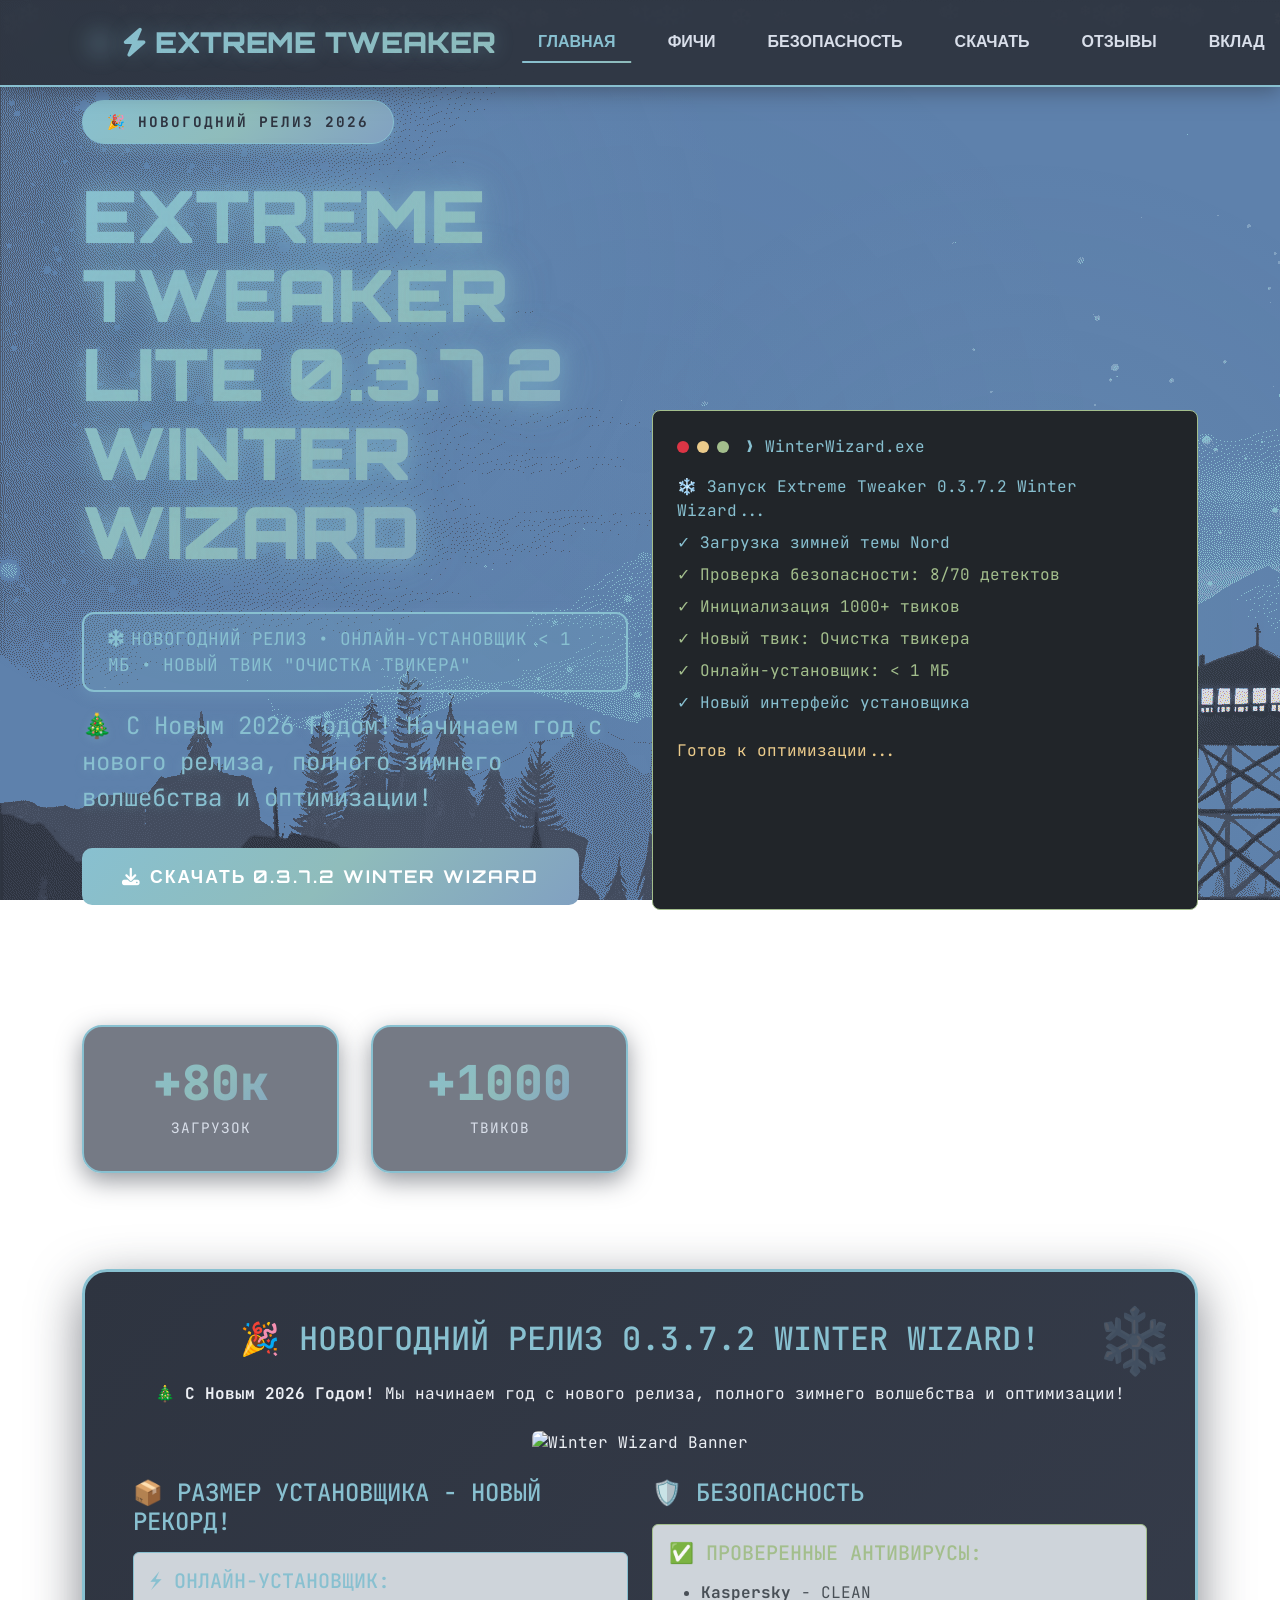
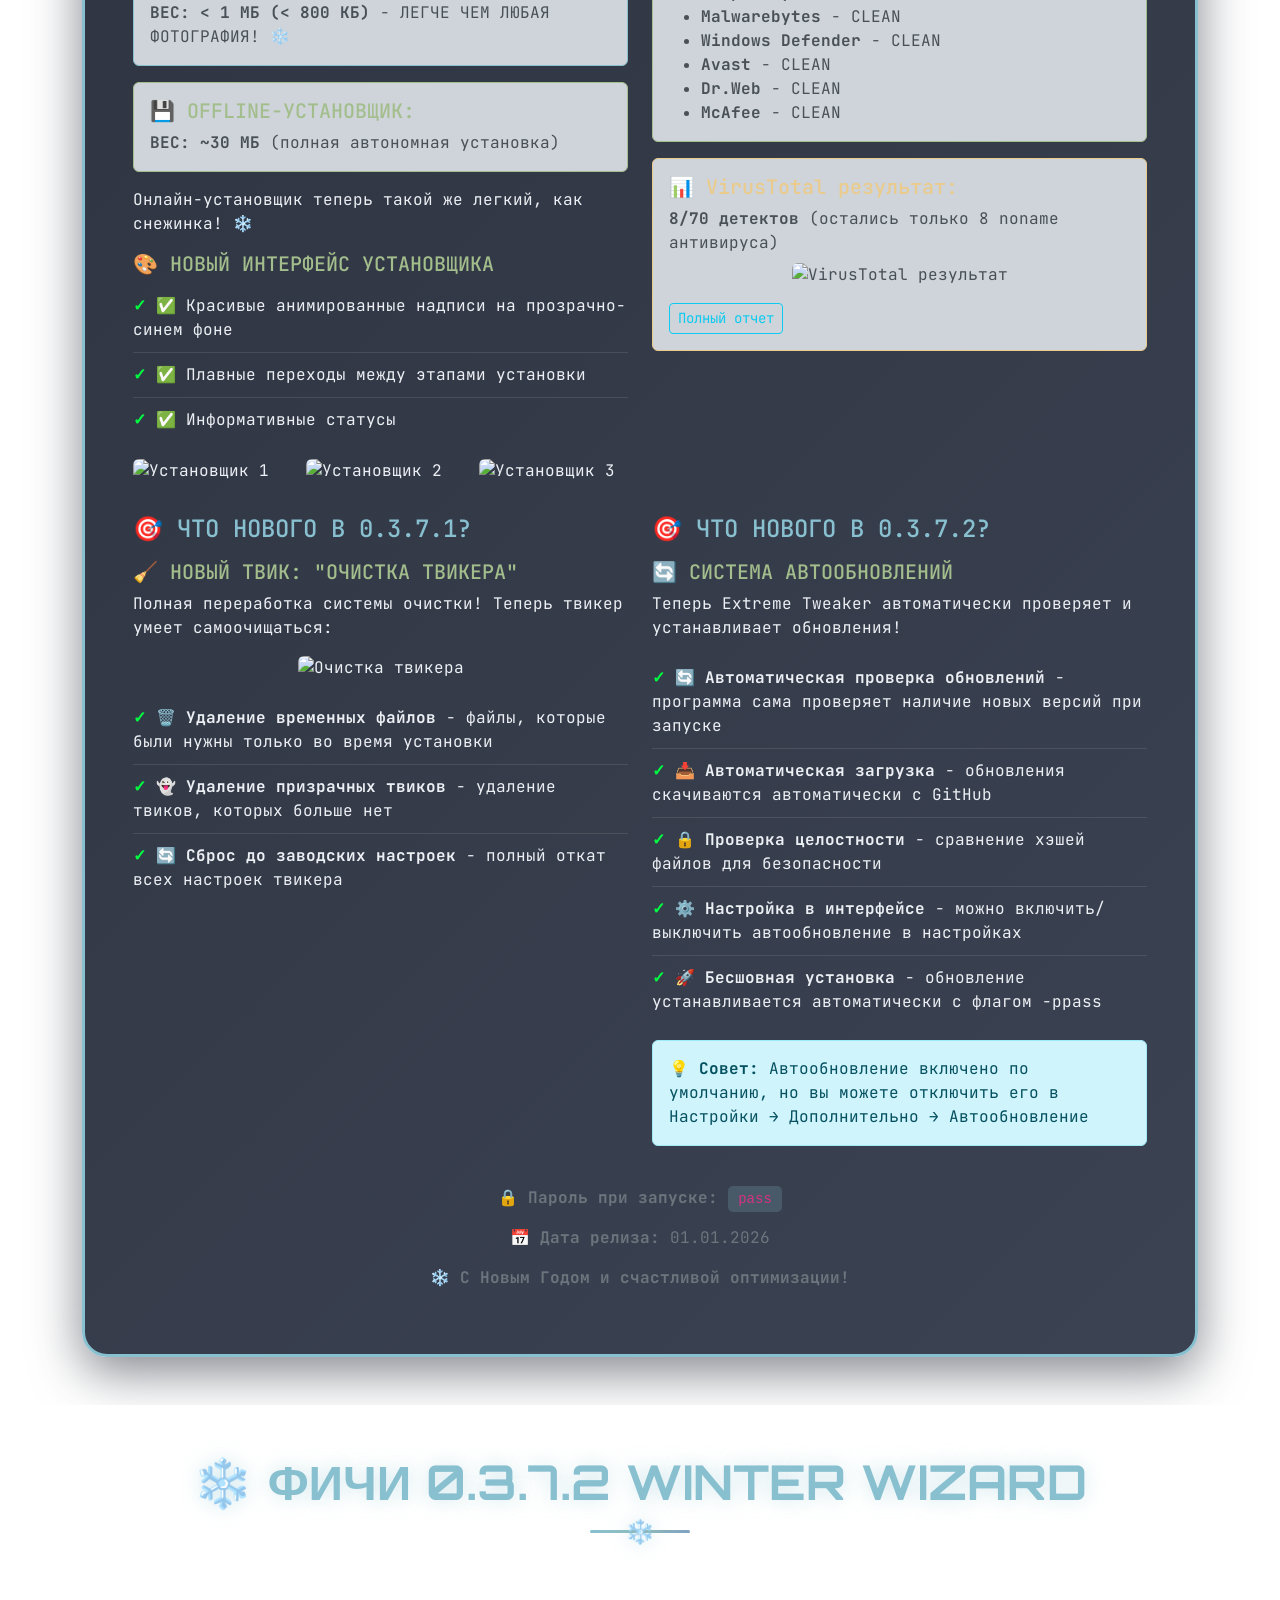
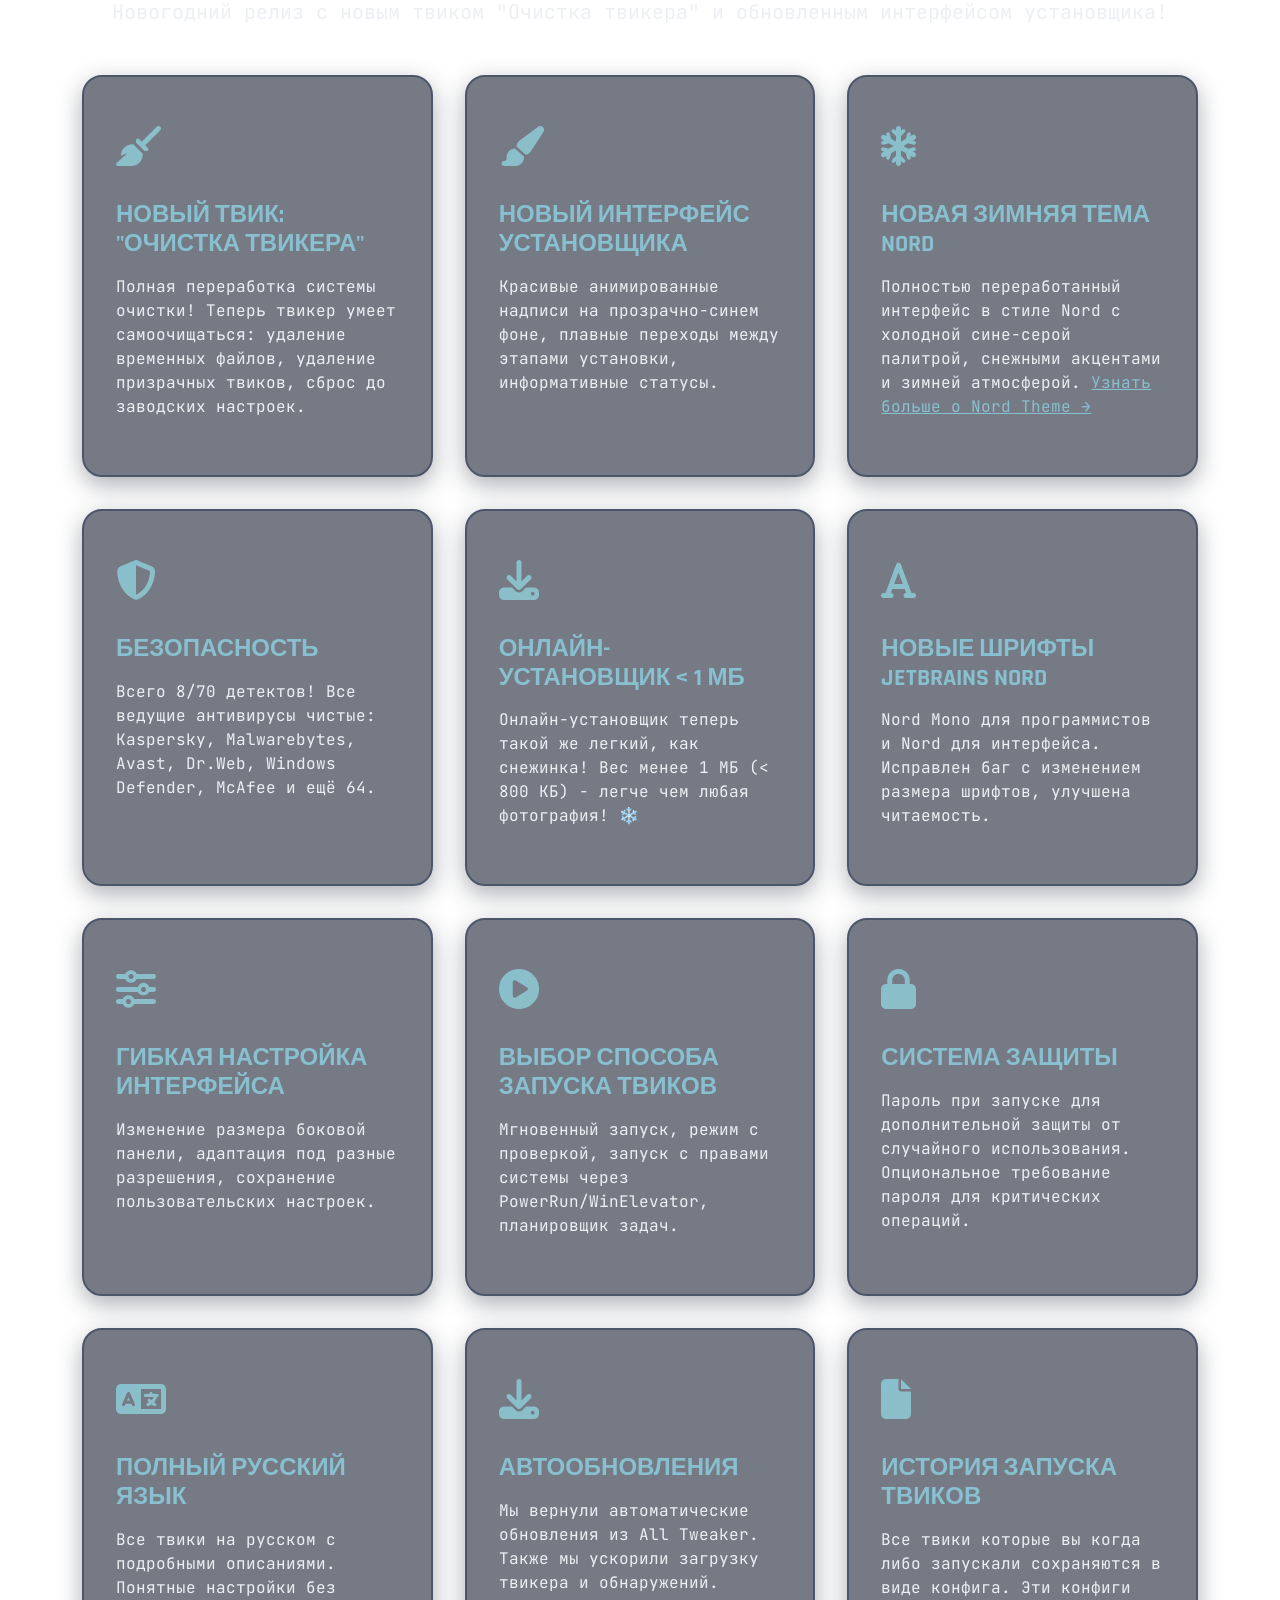
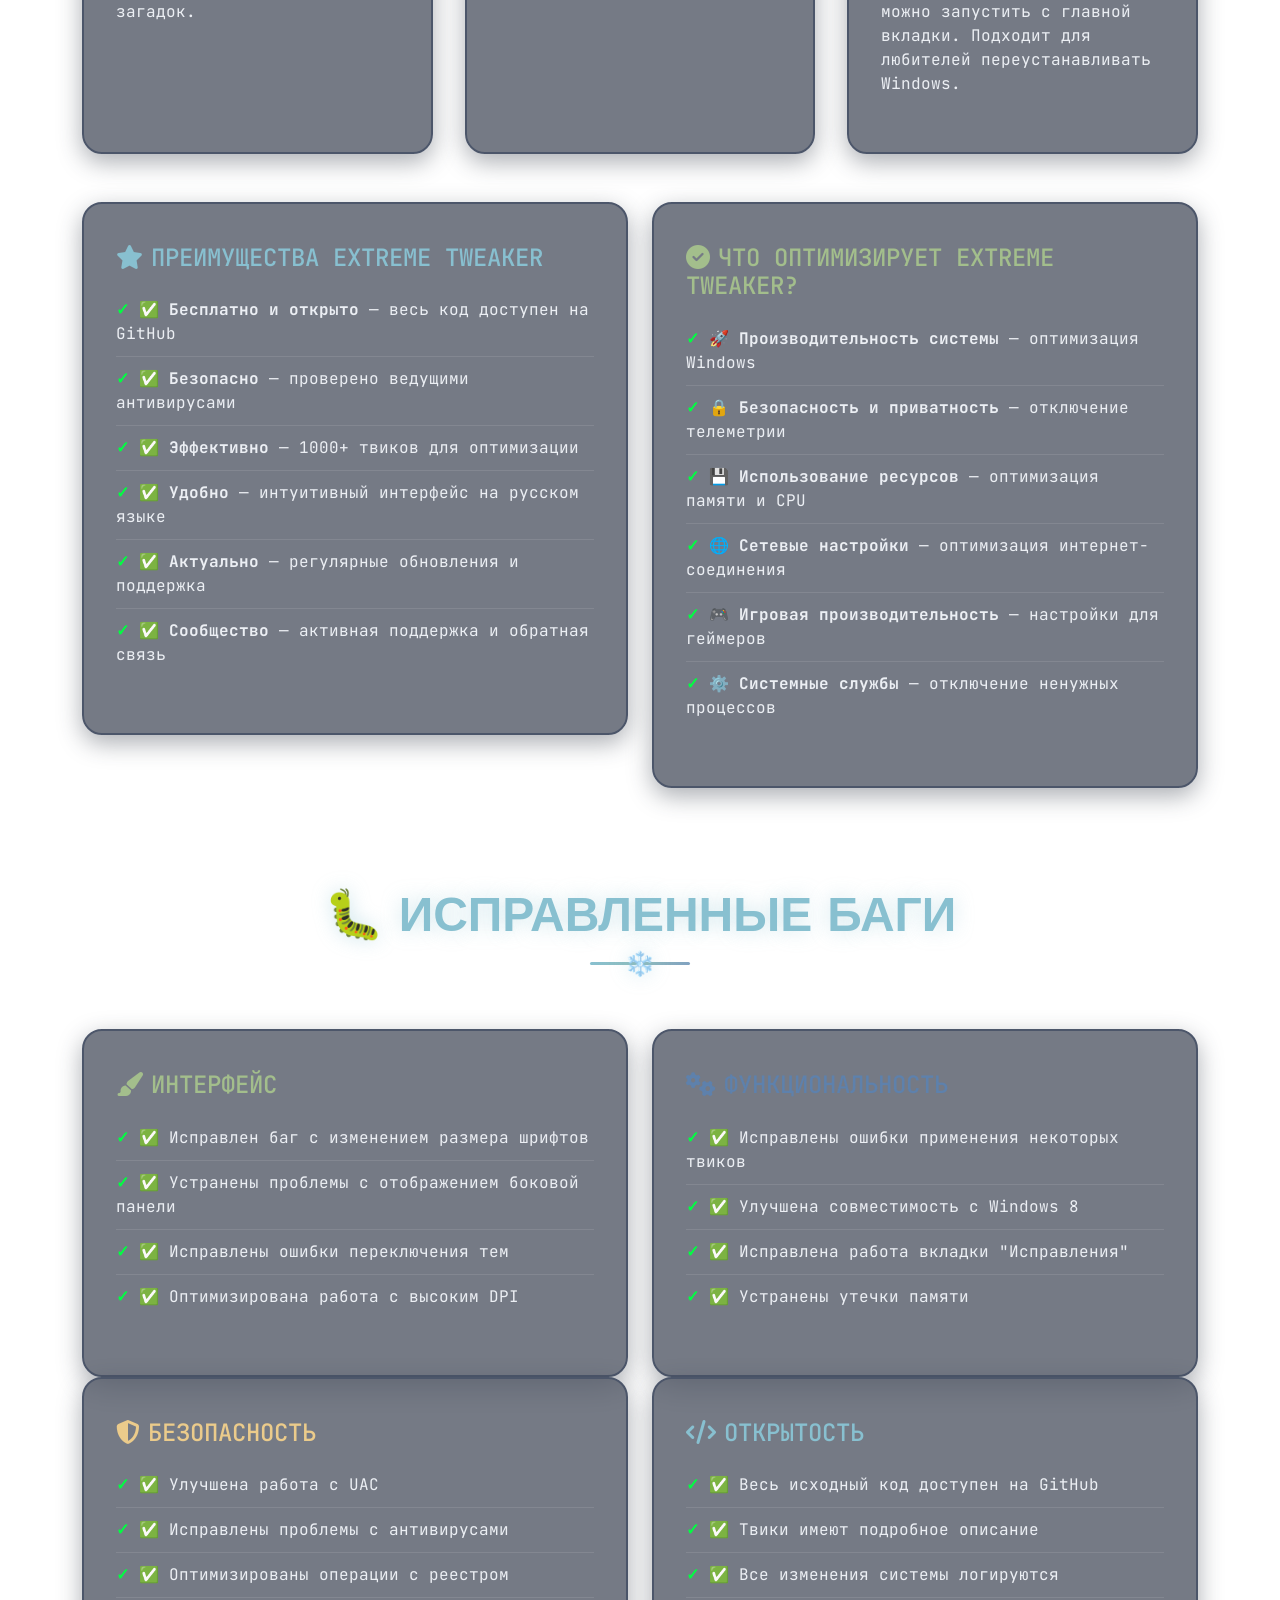
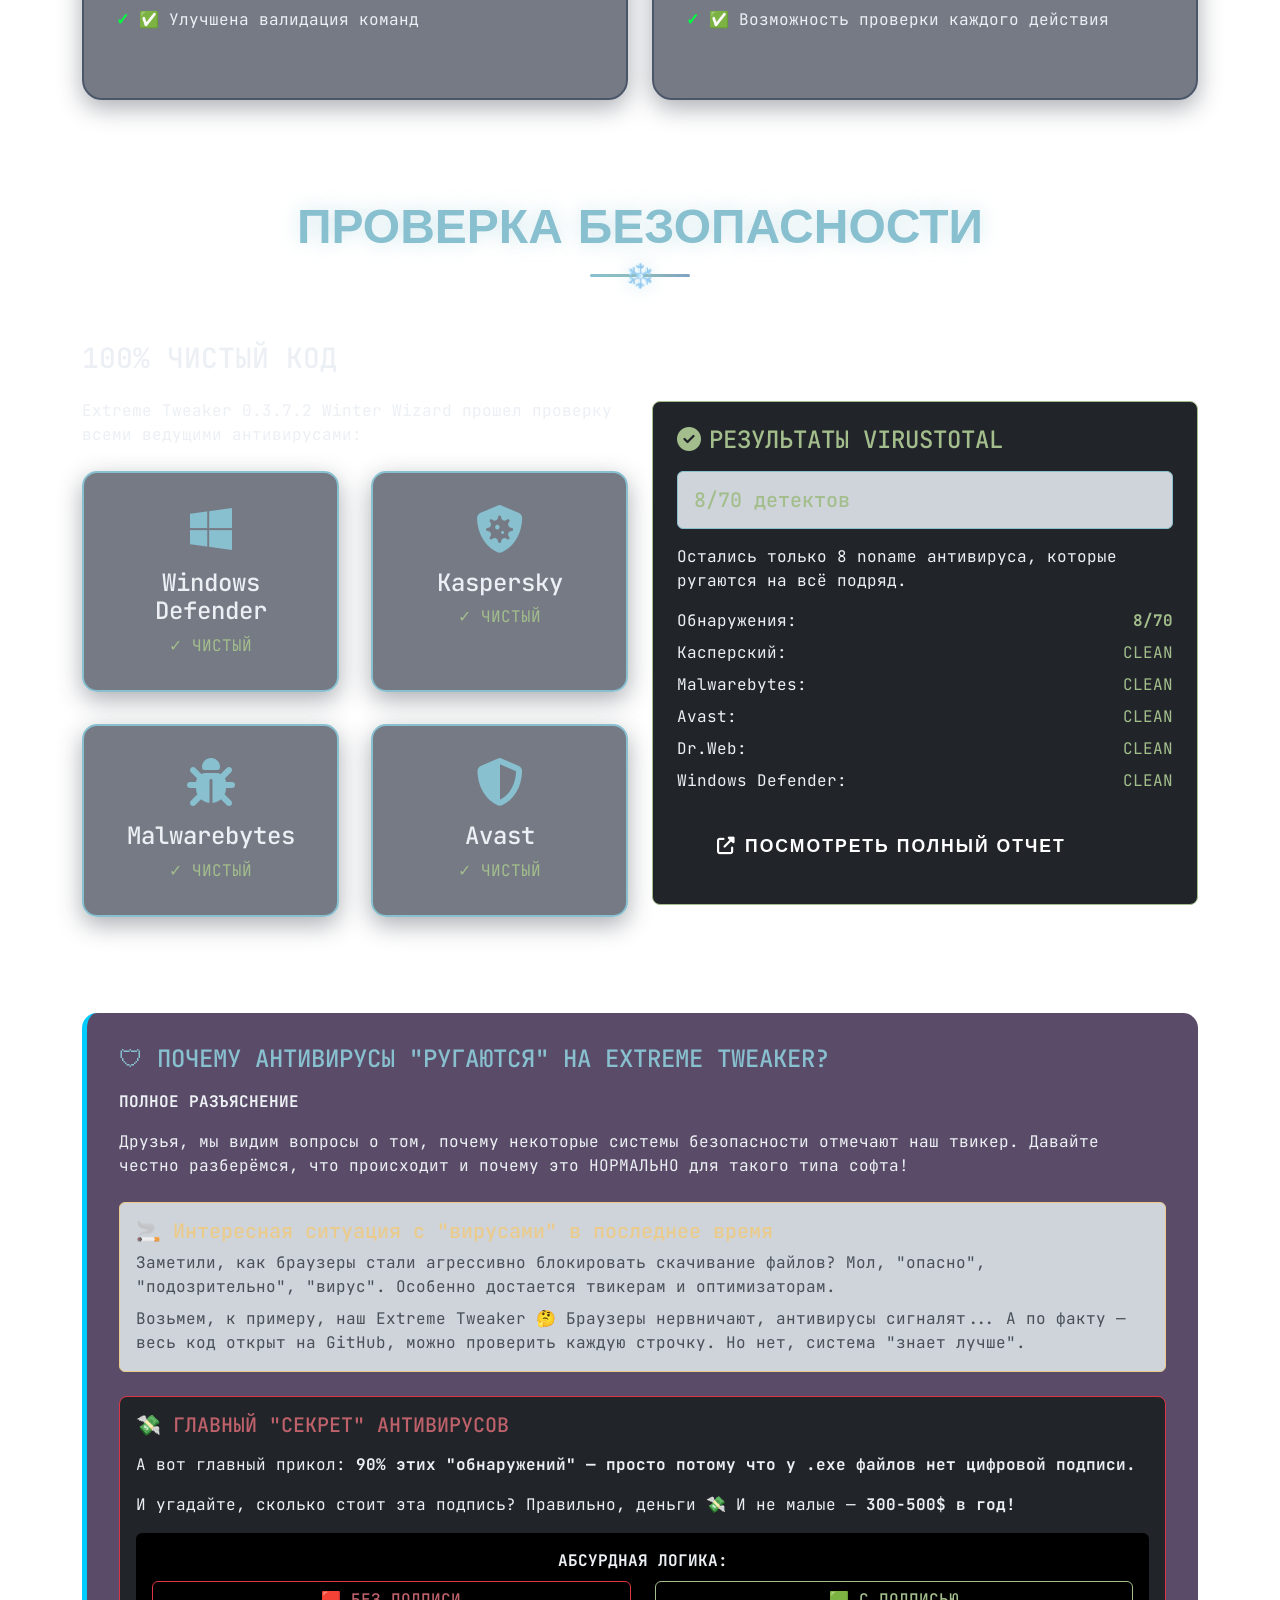
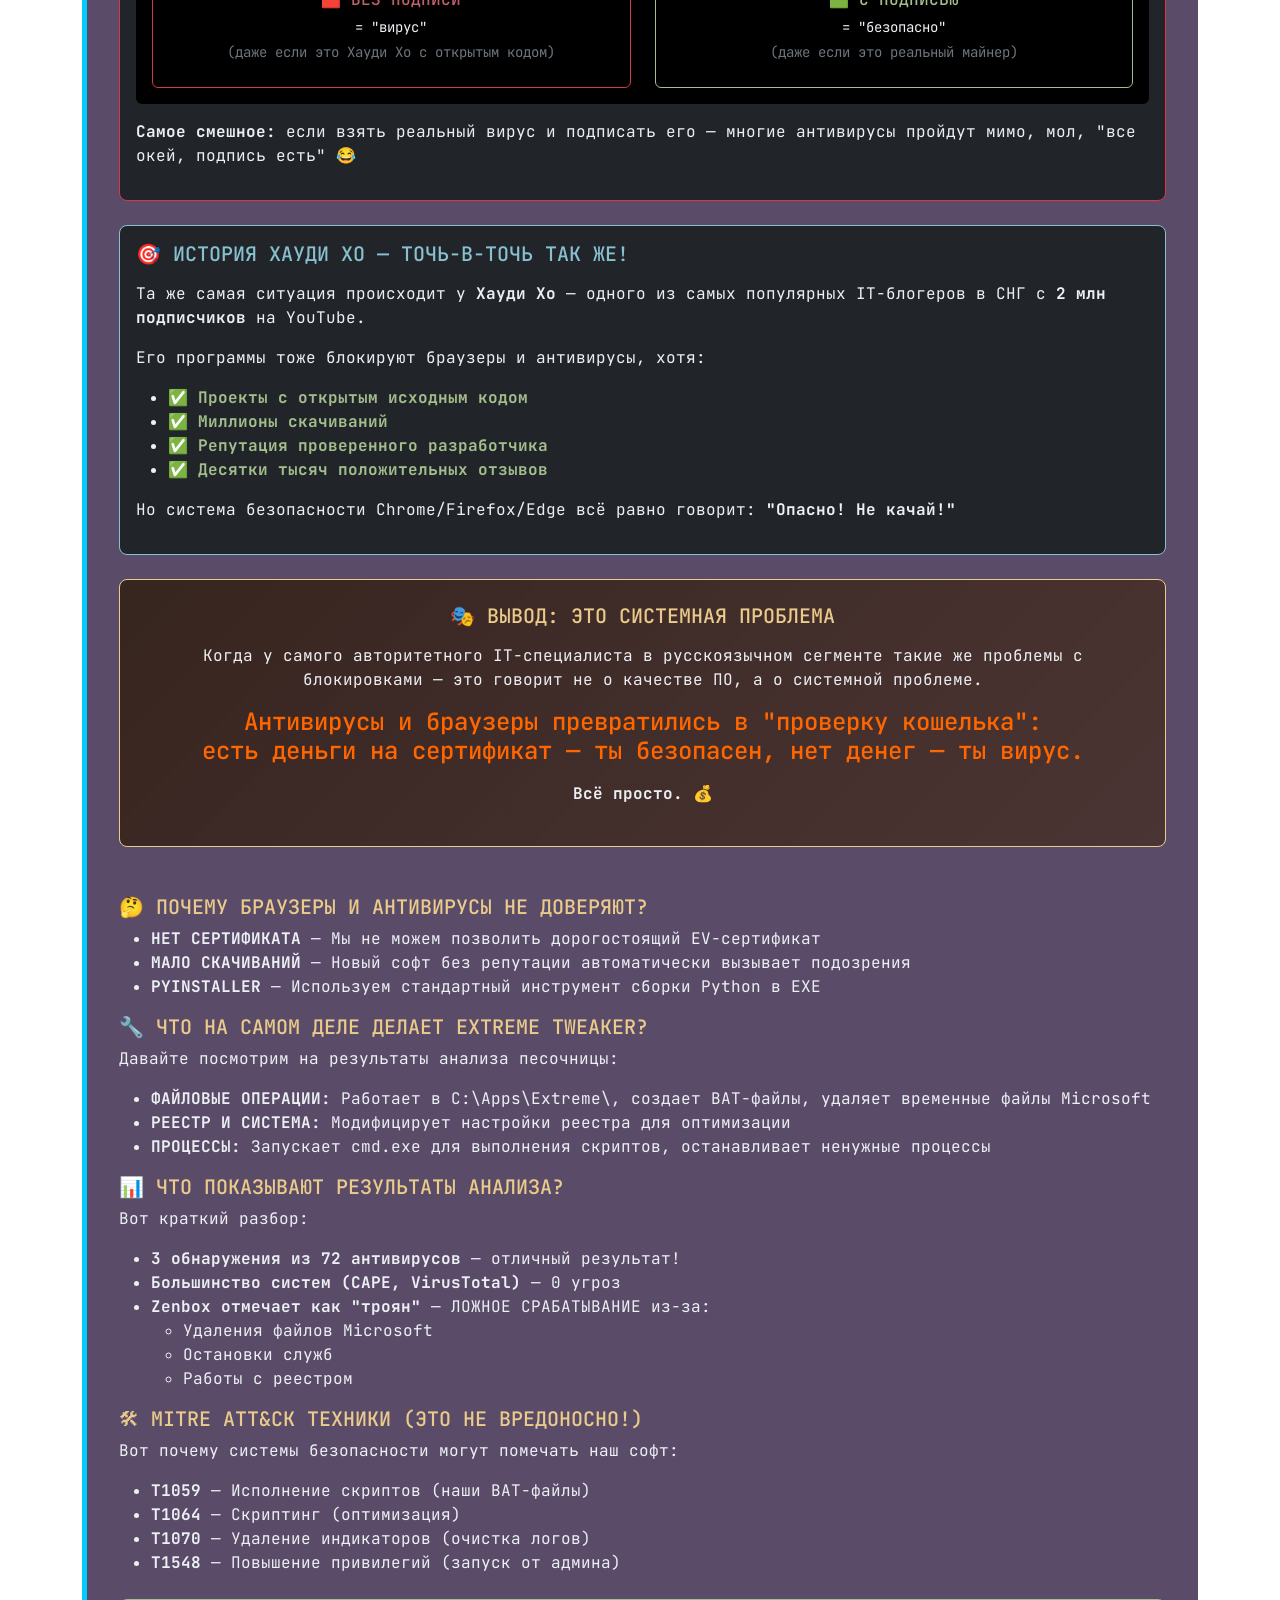
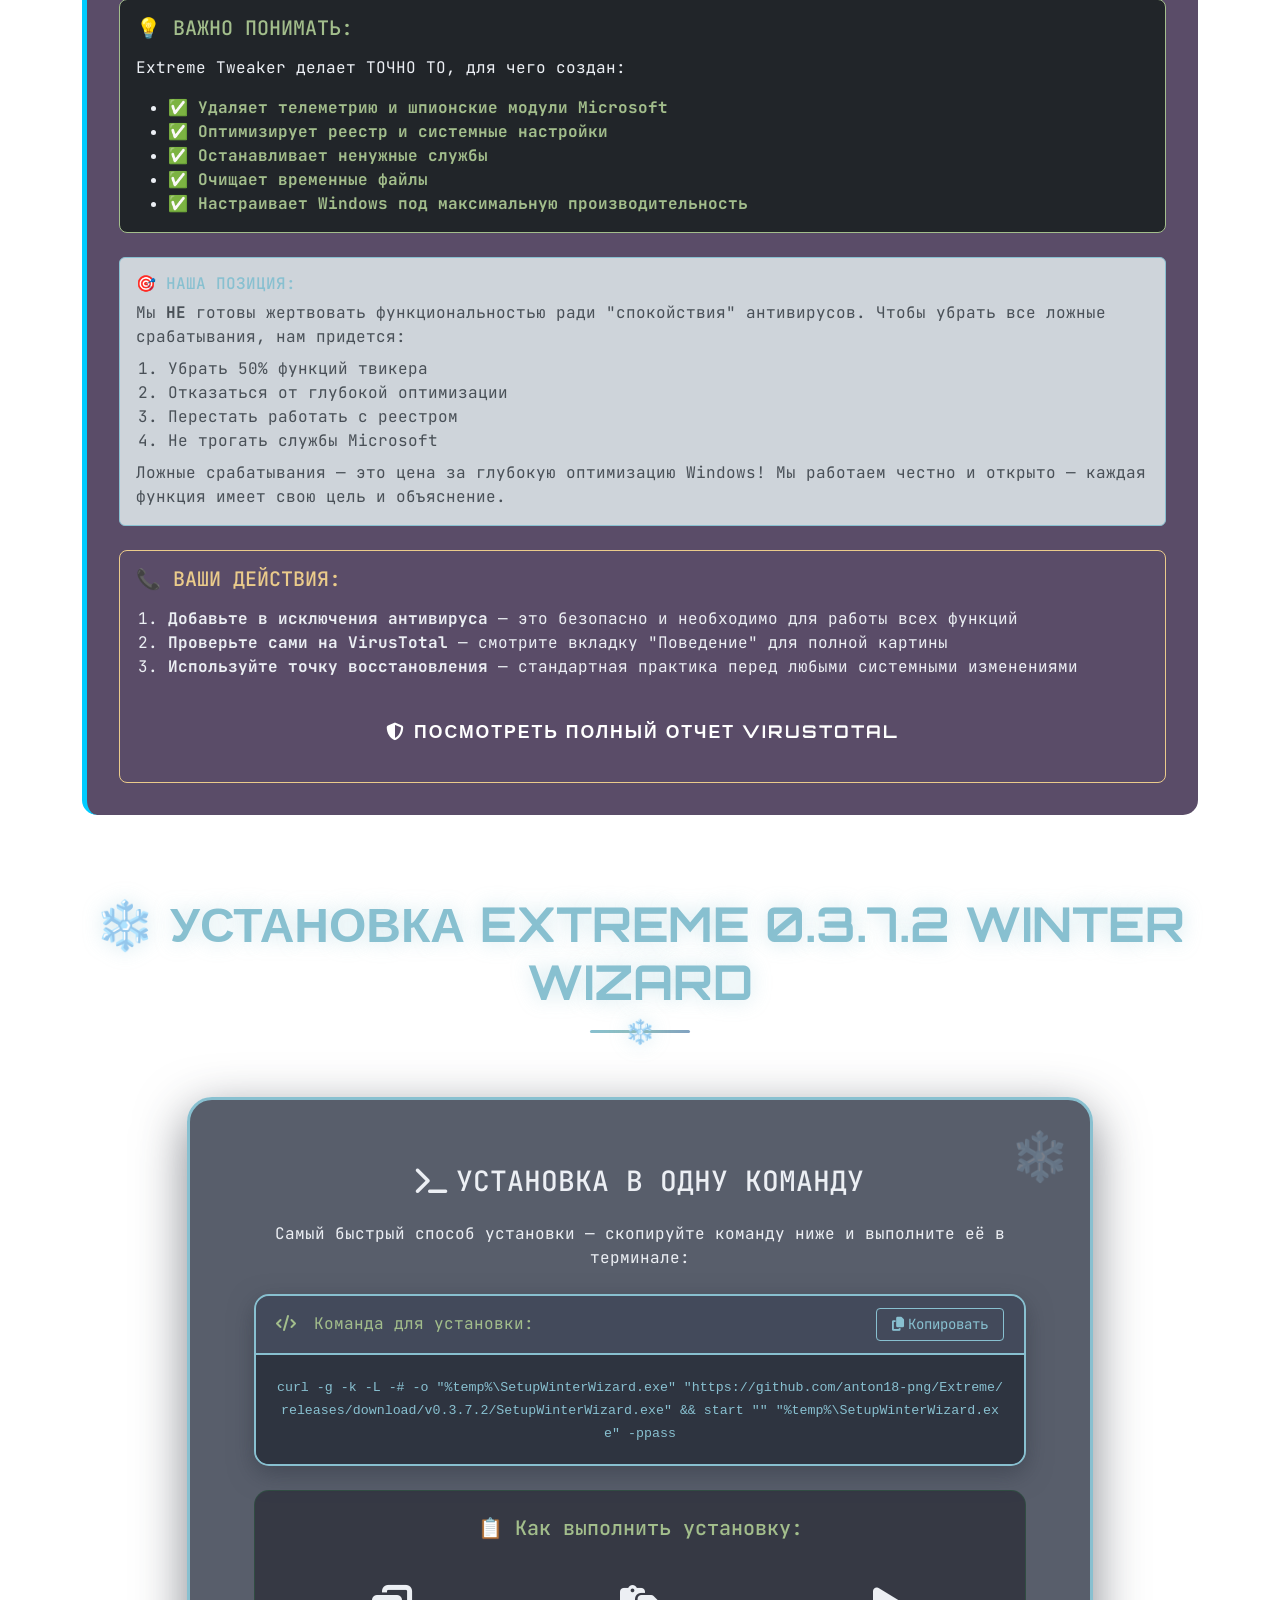
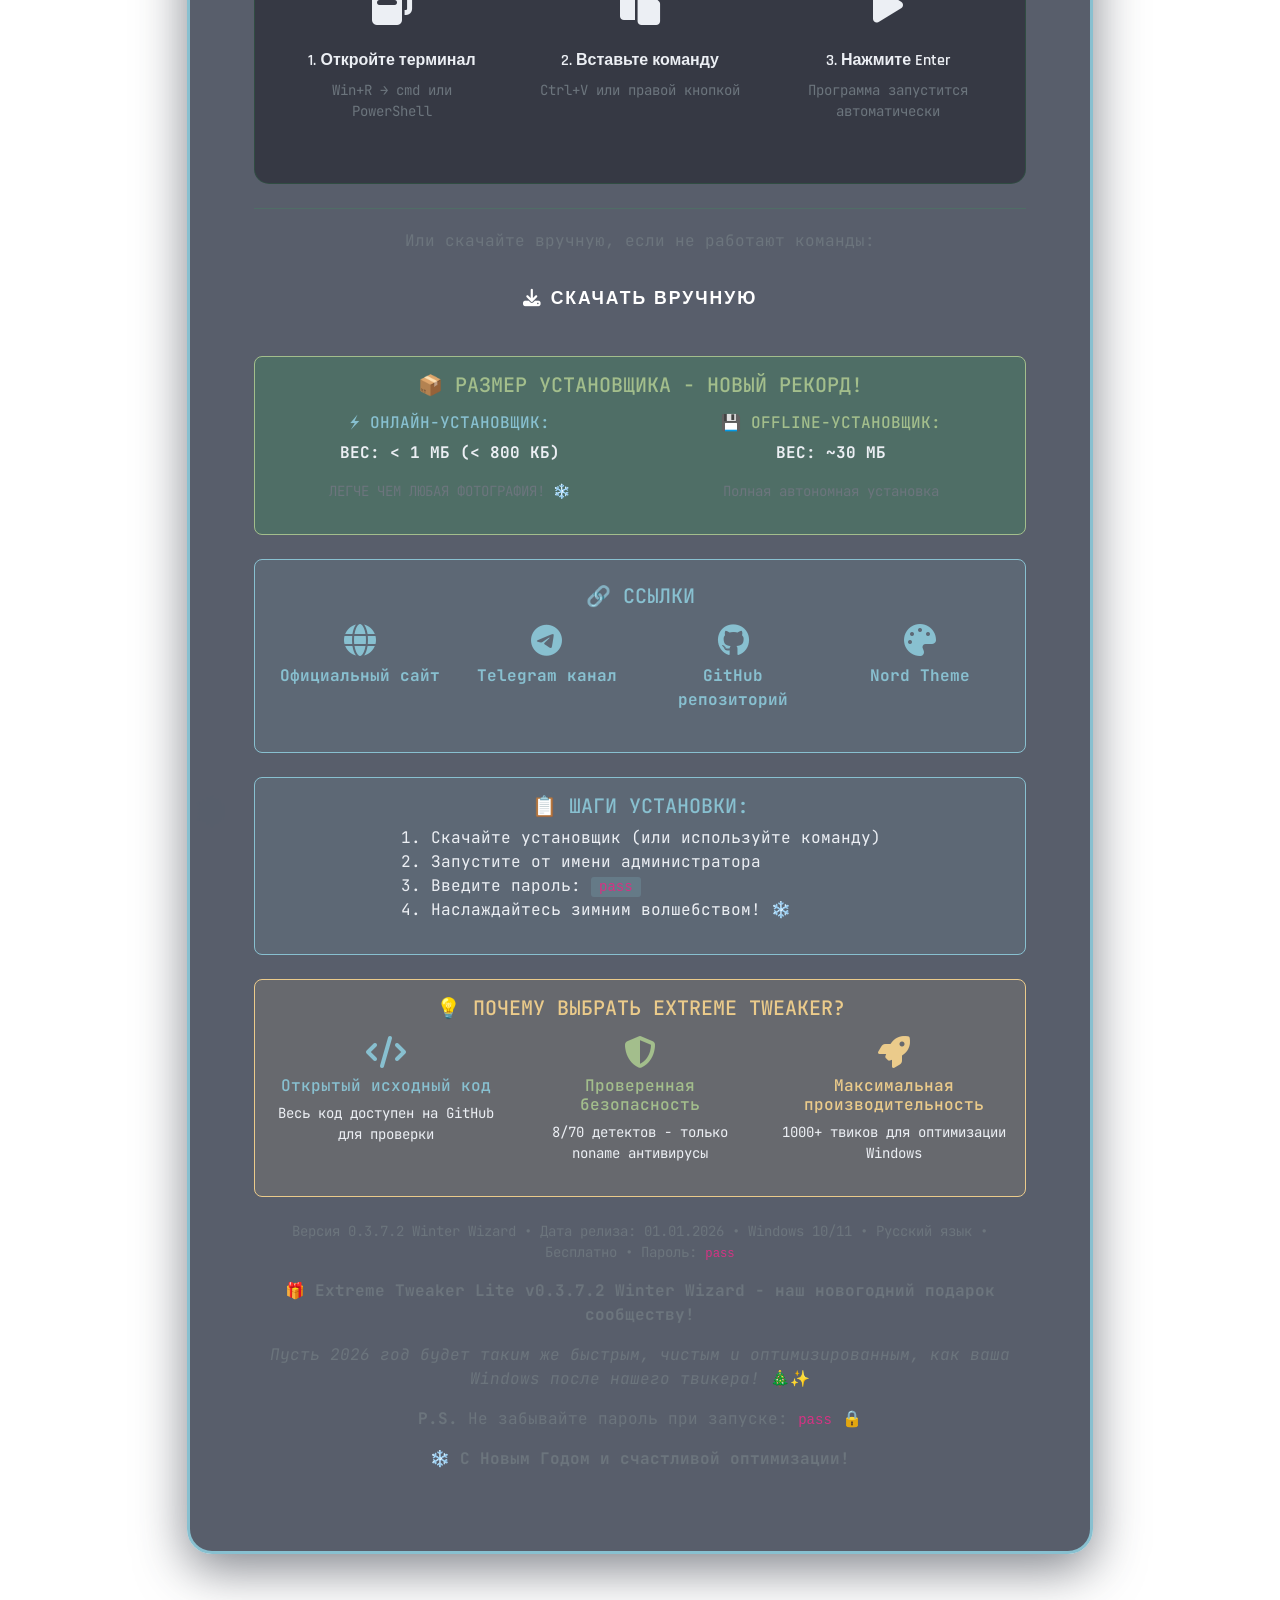
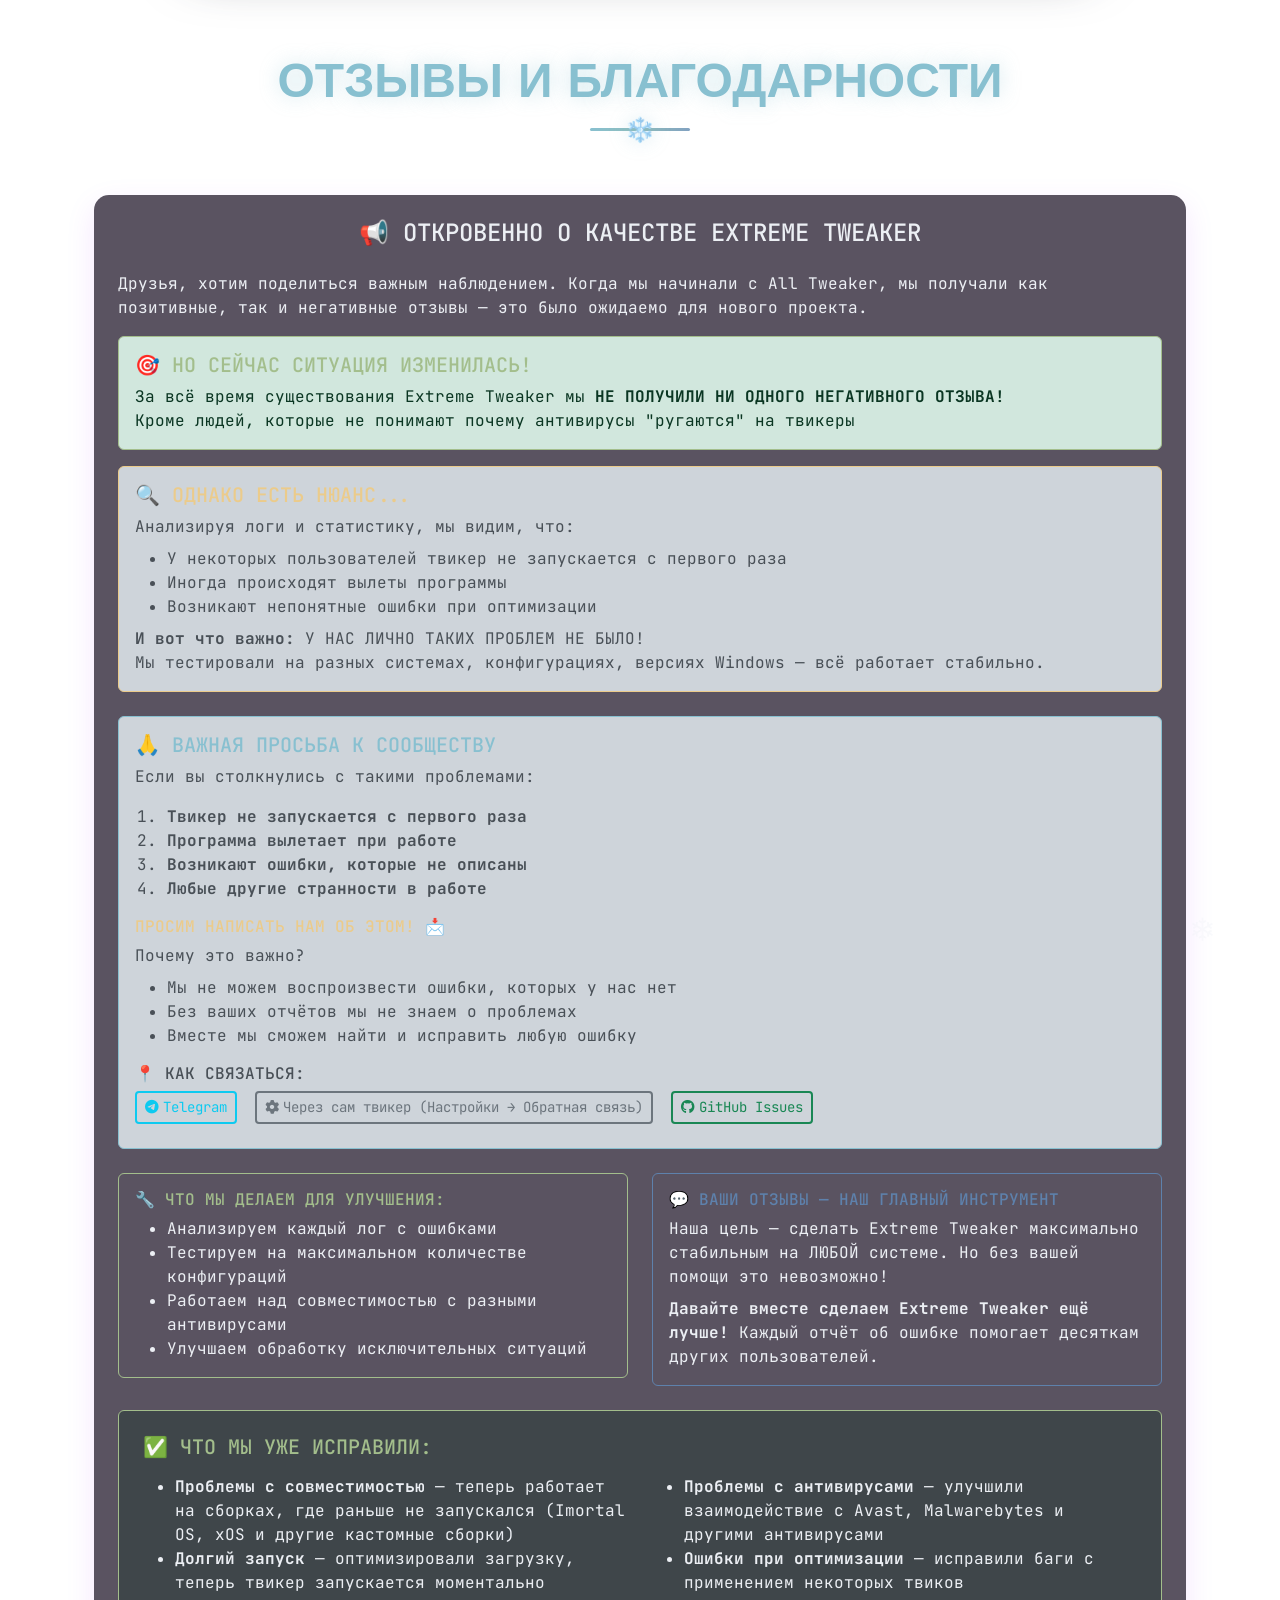
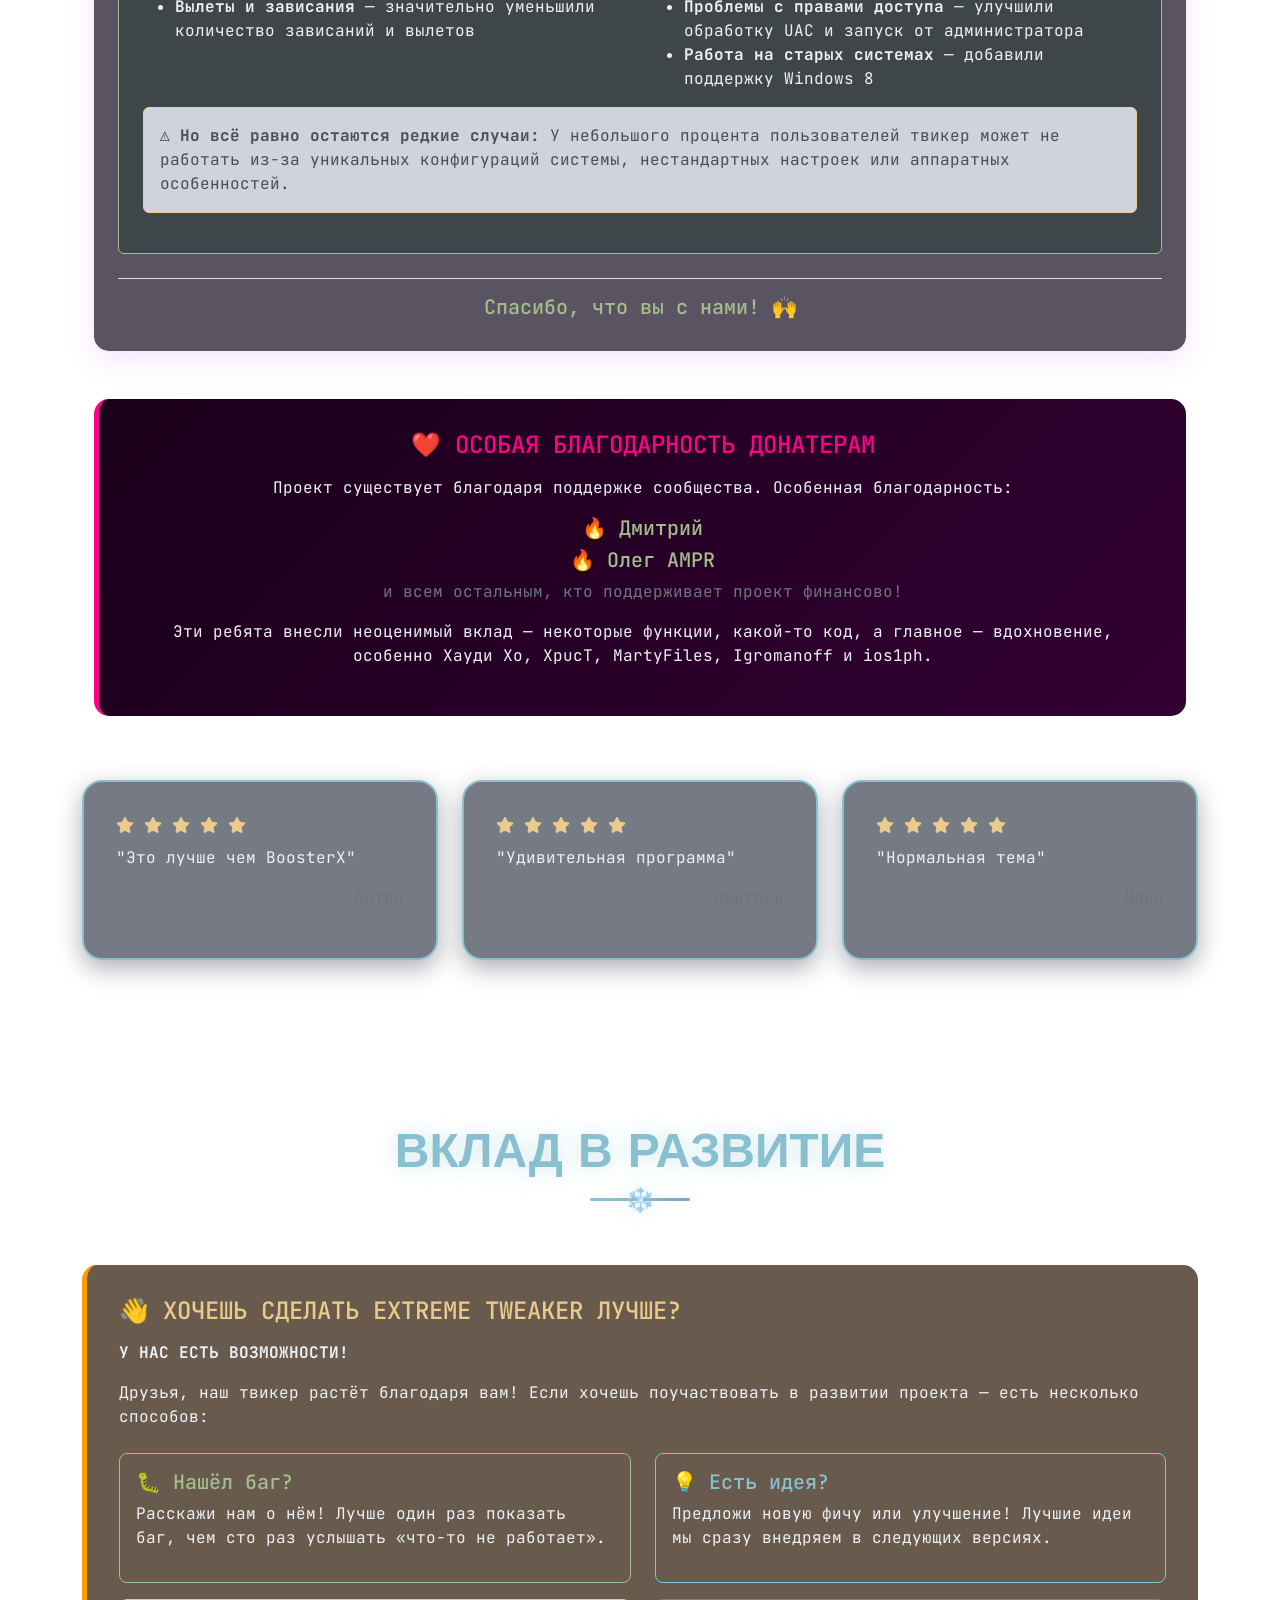
==== index.html @ 1fa107ed "Update index.html" ====
<!DOCTYPE html>
<html lang="ru">
<head>
    <meta charset="UTF-8">
    <meta name="viewport" content="width=device-width, initial-scale=1.0">
    <title>Extreme Tweaker Lite 0.3.7.2 Winter Wizard - НОВОГОДНИЙ РЕЛИЗ</title>
    <link href="https://cdn.jsdelivr.net/npm/bootstrap@5.3.0/dist/css/bootstrap.min.css" rel="stylesheet">
    <link href="https://fonts.googleapis.com/css2?family=JetBrains+Mono:wght@300;400;700&family=Orbitron:wght@400;700;900&family=Rajdhani:wght@300;400;700&display=swap" rel="stylesheet">
    <link rel="stylesheet" href="https://cdnjs.cloudflare.com/ajax/libs/font-awesome/6.4.0/css/all.min.css">
    <style>
        :root {
            /* Nord Color Palette */
            --nord0: #2E3440;  /* Polar Night - darkest */
            --nord1: #3B4252;  /* Polar Night */
            --nord2: #434C5E;  /* Polar Night */
            --nord3: #4C566A;  /* Polar Night - lightest */
            --nord4: #D8DEE9;  /* Snow Storm - darkest */
            --nord5: #E5E9F0;  /* Snow Storm */
            --nord6: #ECEFF4;  /* Snow Storm - lightest */
            --nord7: #8FBCBB;  /* Frost - turquoise */
            --nord8: #88C0D0;  /* Frost - ice */
            --nord9: #81A1C1;  /* Frost - arctic */
            --nord10: #5E81AC; /* Frost - polar */
            --nord11: #BF616A; /* Aurora - red */
            --nord12: #D08770; /* Aurora - orange */
            --nord13: #EBCB8B; /* Aurora - yellow */
            --nord14: #A3BE8C; /* Aurora - green */
            --nord15: #B48EAD; /* Aurora - purple */
            
            /* Theme Colors */
            --dark-bg: var(--nord0);
            --darker-bg: #1e2229;
            --card-bg: rgba(59, 66, 82, 0.85);
            --glass-bg: rgba(216, 222, 233, 0.08);
            --text-primary: var(--nord6);
            --text-secondary: var(--nord4);
            --accent-primary: var(--nord8);
            --accent-secondary: var(--nord7);
            --accent-warm: var(--nord13);
            --gradient-primary: linear-gradient(135deg, var(--nord8), var(--nord7));
            --gradient-accent: linear-gradient(135deg, var(--nord10), var(--nord9));
            --gradient-winter: linear-gradient(135deg, var(--nord8), var(--nord7), var(--nord9));
        }

        * {
            margin: 0;
            padding: 0;
            box-sizing: border-box;
        }

        body {
            font-family: 'JetBrains Mono', monospace;
            background: linear-gradient(135deg, var(--nord0) 0%, var(--nord1) 50%, var(--nord0) 100%);
            background-attachment: fixed;
            color: var(--text-primary);
            overflow-x: hidden;
            min-height: 100vh;
            position: relative;
            background-image: 
                url('wallpaper.png');
        }

        /* Winter Background Effects */
        body::before {
            content: '';
            position: fixed;
            top: 0;
            left: 0;
            width: 100%;
            height: 100%;
            background: 
                radial-gradient(circle at 20% 30%, rgba(136, 192, 208, 0.08) 0%, transparent 40%),
                radial-gradient(circle at 80% 70%, rgba(143, 188, 187, 0.06) 0%, transparent 40%),
                radial-gradient(circle at 50% 50%, rgba(94, 129, 172, 0.04) 0%, transparent 60%);
            z-index: -1;
            pointer-events: none;
        }

        /* Snowflakes Animation */
        .snowflakes {
            position: fixed;
            top: 0;
            left: 0;
            width: 100%;
            height: 100%;
            z-index: -1;
            pointer-events: none;
            overflow: hidden;
        }

        .snowflake {
            position: absolute;
            color: var(--nord6);
            font-size: 1em;
            font-family: Arial;
            text-shadow: 0 0 5px rgba(136, 192, 208, 0.5);
            animation: snowfall linear infinite;
            opacity: 0.7;
        }

        @keyframes snowfall {
            0% {
                transform: translateY(-100vh) rotate(0deg);
                opacity: 0;
            }
            10% {
                opacity: 0.7;
            }
            90% {
                opacity: 0.7;
            }
            100% {
                transform: translateY(100vh) rotate(360deg);
                opacity: 0;
            }
        }

        /* Nord Grid Background */
        .nord-grid-bg {
            position: fixed;
            top: 0;
            left: 0;
            width: 100%;
            height: 100%;
            background-image: 
                linear-gradient(90deg, rgba(136, 192, 208, 0.03) 1px, transparent 1px),
                linear-gradient(rgba(136, 192, 208, 0.03) 1px, transparent 1px);
            background-size: 60px 60px;
            z-index: -2;
            pointer-events: none;
            opacity: 0.5;
        }

        .navbar {
            background: rgba(46, 52, 64, 0.95);
            backdrop-filter: blur(20px);
            border-bottom: 2px solid var(--nord8);
            padding: 1rem 0;
            position: fixed;
            top: 0;
            width: 100%;
            z-index: 1000;
            transition: all 0.3s ease;
            box-shadow: 0 4px 20px rgba(46, 52, 64, 0.5);
        }

        .navbar-scrolled {
            background: rgba(30, 34, 41, 0.98);
            border-bottom: 2px solid var(--nord7);
            box-shadow: 0 5px 30px rgba(136, 192, 208, 0.2);
        }

        .navbar-brand {
            font-family: 'Orbitron', sans-serif;
            font-weight: 900;
            font-size: 1.8rem;
            background: var(--gradient-primary);
            background-clip: text;
            -webkit-background-clip: text;
            -webkit-text-fill-color: transparent;
            text-shadow: 0 0 20px rgba(136, 192, 208, 0.3);
            position: relative;
            padding-left: 40px;
        }

        .navbar-brand::before {
            content: '❄️';
            position: absolute;
            left: 0;
            top: 50%;
            transform: translateY(-50%);
            color: var(--nord8);
            animation: sparkle 2s ease-in-out infinite;
        }

        @keyframes sparkle {
            0%, 100% { 
                opacity: 1;
                transform: translateY(-50%) scale(1);
            }
            50% { 
                opacity: 0.6;
                transform: translateY(-50%) scale(1.1);
            }
        }

        @keyframes blink {
            0%, 100% { opacity: 1; }
            50% { opacity: 0.3; }
        }

        .nav-link {
            font-family: 'Rajdhani', sans-serif;
            font-weight: 600;
            color: var(--text-secondary) !important;
            margin: 0 10px;
            padding: 8px 16px !important;
            position: relative;
            transition: all 0.3s ease;
        }

        .nav-link::before {
            content: '';
            position: absolute;
            bottom: 0;
            left: 50%;
            width: 0;
            height: 2px;
            background: var(--gradient-primary);
            transition: all 0.3s ease;
            transform: translateX(-50%);
        }

        .nav-link:hover::before,
        .nav-link.active::before {
            width: 100%;
        }

        .nav-link:hover,
        .nav-link.active {
            color: var(--nord8) !important;
        }

        .hero-section {
            min-height: 100vh;
            display: flex;
            align-items: center;
            padding-top: 100px;
            position: relative;
            overflow: hidden;
        }

        .hero-content {
            position: relative;
            z-index: 2;
        }

        .hero-badge {
            display: inline-block;
            background: var(--gradient-winter);
            color: var(--nord0);
            padding: 10px 24px;
            border-radius: 25px;
            font-size: 0.9rem;
            margin-bottom: 2rem;
            font-weight: 700;
            text-transform: uppercase;
            letter-spacing: 2px;
            box-shadow: 0 4px 15px rgba(136, 192, 208, 0.3);
            border: 1px solid var(--nord8);
            animation: glow 3s ease-in-out infinite;
        }

        @keyframes glow {
            0%, 100% { box-shadow: 0 4px 15px rgba(136, 192, 208, 0.3); }
            50% { box-shadow: 0 4px 25px rgba(136, 192, 208, 0.6); }
        }

        .main-title {
            font-family: 'Orbitron', sans-serif;
            font-weight: 900;
            font-size: 4.5rem;
            background: var(--gradient-winter);
            background-clip: text;
            -webkit-background-clip: text;
            -webkit-text-fill-color: transparent;
            margin-bottom: 1.5rem;
            line-height: 1.1;
            text-shadow: 0 0 50px rgba(136, 192, 208, 0.3);
            filter: drop-shadow(0 0 10px rgba(136, 192, 208, 0.5));
        }

        .subtitle {
            font-size: 1.5rem;
            color: var(--nord8);
            margin-bottom: 2rem;
            max-width: 700px;
            text-shadow: 0 2px 10px rgba(136, 192, 208, 0.3);
        }

        .version-highlight {
            display: inline-block;
            background: rgba(136, 192, 208, 0.15);
            border: 2px solid var(--nord8);
            padding: 12px 24px;
            margin: 1rem 0;
            border-radius: 12px;
            font-size: 1.1rem;
            color: var(--nord8);
            box-shadow: 0 4px 15px rgba(136, 192, 208, 0.2);
        }

        .cyber-btn {
            display: inline-flex;
            align-items: center;
            justify-content: center;
            gap: 10px;
            padding: 16px 40px;
            font-family: 'Orbitron', sans-serif;
            font-weight: 700;
            text-transform: uppercase;
            letter-spacing: 2px;
            border: none;
            border-radius: 0;
            position: relative;
            overflow: hidden;
            cursor: pointer;
            transition: all 0.3s ease;
            text-decoration: none;
            font-size: 1.1rem;
        }

        .cyber-btn-primary {
            background: var(--gradient-winter);
            color: var(--nord0);
            border: 2px solid var(--nord8);
            font-weight: 700;
        }

        .cyber-btn-secondary {
            background: transparent;
            color: var(--nord8);
            border: 2px solid var(--nord8);
        }

        .cyber-btn-primary:hover {
            background: var(--gradient-primary);
            box-shadow: 0 10px 30px rgba(136, 192, 208, 0.4);
        }

        .cyber-btn::before {
            content: '';
            position: absolute;
            top: 0;
            left: -100%;
            width: 100%;
            height: 100%;
            background: linear-gradient(90deg, transparent, rgba(255, 255, 255, 0.2), transparent);
            transition: left 0.5s;
        }

        .cyber-btn:hover::before {
            left: 100%;
        }

        .cyber-btn:hover {
            transform: translateY(-3px);
            box-shadow: 0 10px 30px rgba(136, 192, 208, 0.4);
        }

        .cyber-btn-secondary:hover {
            background: rgba(136, 192, 208, 0.1);
            box-shadow: 0 10px 30px rgba(136, 192, 208, 0.3);
        }

        .stats-container {
            display: grid;
            grid-template-columns: repeat(auto-fit, minmax(200px, 1fr));
            gap: 2rem;
            margin: 3rem 0;
        }

        .stat-card {
            background: rgba(59, 66, 82, 0.7);
            backdrop-filter: blur(15px);
            border: 2px solid var(--nord8);
            padding: 2rem;
            border-radius: 20px;
            text-align: center;
            transition: all 0.3s ease;
            box-shadow: 0 8px 25px rgba(46, 52, 64, 0.5);
        }

        .stat-card:hover {
            border-color: var(--nord7);
            transform: translateY(-5px);
            box-shadow: 0 15px 40px rgba(136, 192, 208, 0.3);
            background: rgba(67, 76, 94, 0.8);
        }

        .stat-number {
            font-size: 3rem;
            font-weight: 900;
            background: var(--gradient-winter);
            background-clip: text;
            -webkit-background-clip: text;
            -webkit-text-fill-color: transparent;
            display: block;
            line-height: 1;
        }

        .stat-label {
            color: var(--text-secondary);
            font-size: 0.9rem;
            margin-top: 10px;
            text-transform: uppercase;
            letter-spacing: 1px;
        }

        .section-title {
            font-family: 'Orbitron', sans-serif;
            font-weight: 700;
            font-size: 3rem;
            text-align: center;
            margin-bottom: 4rem;
            position: relative;
            color: var(--nord8);
            text-shadow: 0 0 20px rgba(136, 192, 208, 0.4);
        }

        .section-title::after {
            content: '❄️';
            display: block;
            width: 100px;
            height: 3px;
            background: var(--gradient-winter);
            margin: 20px auto;
            border-radius: 2px;
            font-size: 1.5rem;
            line-height: 3px;
        }

        .feature-grid {
            display: grid;
            grid-template-columns: repeat(auto-fit, minmax(300px, 1fr));
            gap: 2rem;
            margin: 3rem 0;
        }

        .feature-card {
            background: rgba(59, 66, 82, 0.7);
            border: 2px solid var(--nord3);
            border-radius: 20px;
            padding: 2.5rem 2rem;
            position: relative;
            overflow: hidden;
            transition: all 0.3s ease;
            backdrop-filter: blur(10px);
            box-shadow: 0 8px 25px rgba(46, 52, 64, 0.4);
        }

        .feature-card::before {
            content: '';
            position: absolute;
            top: 0;
            left: 0;
            width: 5px;
            height: 100%;
            background: var(--gradient-winter);
            transform: scaleY(0);
            transition: transform 0.3s ease;
        }

        .feature-card:hover::before {
            transform: scaleY(1);
        }

        .feature-card:hover {
            transform: translateY(-10px);
            border-color: var(--nord8);
            box-shadow: 0 20px 50px rgba(136, 192, 208, 0.25);
            background: rgba(67, 76, 94, 0.85);
        }

        .feature-icon {
            font-size: 2.5rem;
            margin-bottom: 1.5rem;
            background: var(--gradient-winter);
            background-clip: text;
            -webkit-background-clip: text;
            -webkit-text-fill-color: transparent;
        }

        .feature-title {
            font-size: 1.5rem;
            margin-bottom: 1rem;
            color: var(--nord8);
            font-family: 'Rajdhani', sans-serif;
            font-weight: 700;
        }

                /* Timeline Styles */
                .timeline {
            position: relative;
            max-width: 800px;
            margin: 0 auto;
            padding: 20px 0;
        }
        
        .timeline::before {
            content: '';
            position: absolute;
            left: 50%;
            top: 0;
            bottom: 0;
            width: 4px;
            background: linear-gradient(to bottom, #00ff41, #00ccff);
            transform: translateX(-50%);
        }
        
        .timeline-item {
            position: relative;
            margin-bottom: 30px;
            width: 50%;
        }
        
        .timeline-item:nth-child(odd) {
            left: 0;
            padding-right: 60px;
            text-align: right;
        }
        
        .timeline-item:nth-child(even) {
            left: 50%;
            padding-left: 60px;
            text-align: left;
        }
        
        .timeline-date {
            background: linear-gradient(90deg, #00ff41, #00ccff);
            color: #000;
            padding: 5px 15px;
            border-radius: 20px;
            font-weight: bold;
            margin-bottom: 10px;
            display: inline-block;
        }
        
        .timeline-content {
            transition: all 0.3s ease;
        }
        
        .timeline-content:hover {
            transform: translateY(-5px);
            box-shadow: 0 10px 30px rgba(0, 0, 0, 0.3);
        }
        
        /* Video Hover Effect */
        .video-thumbnail:hover .play-button {
            transform: scale(1.1);
        }
        
        .play-button {
            transition: all 0.3s ease;
        }
        
        /* Cyber Button */
        .cyber-btn {
            position: relative;
            overflow: hidden;
            transition: all 0.3s ease;
            border: none;
            color: white;
            padding: 15px 40px;
            border-radius: 10px;
            font-weight: bold;
            text-decoration: none;
            display: inline-block;
        }
        
        .cyber-btn::before {
            content: '';
            position: absolute;
            top: 0;
            left: -100%;
            width: 100%;
            height: 100%;
            background: linear-gradient(90deg, transparent, rgba(255, 255, 255, 0.3), transparent);
            transition: left 0.5s;
        }
        
        .cyber-btn:hover::before {
            left: 100%;
        }
        
        .cyber-btn:hover {
            transform: translateY(-3px);
            box-shadow: 0 10px 30px rgba(255, 0, 0, 0.3);
        }

        .command-block {
            background: rgba(59, 66, 82, 0.8);
            border: 2px solid var(--nord8);
            border-radius: 15px;
            overflow: hidden;
            box-shadow: 0 8px 25px rgba(46, 52, 64, 0.5);
        }
        
        .command-header {
            background: rgba(67, 76, 94, 0.6);
            padding: 12px 20px;
            border-bottom: 2px solid var(--nord8);
        }
        
        .command-content {
            padding: 20px;
            background: var(--nord0);
            font-family: 'JetBrains Mono', monospace;
            font-size: 0.95rem;
            overflow-x: auto;
        }
        
        .command-content code {
            color: var(--nord8);
            word-break: break-all;
            white-space: pre-wrap;
        }
        
        .copy-command-btn {
            border-color: var(--nord8);
            color: var(--nord8);
            transition: all 0.3s ease;
            padding: 5px 15px;
        }
        
        .copy-command-btn:hover {
            background: var(--nord8);
            color: var(--nord0);
            transform: translateY(-2px);
            box-shadow: 0 5px 15px rgba(136, 192, 208, 0.3);
        }
        
        .install-steps {
            background: rgba(20, 20, 30, 0.5);
            border-radius: 15px;
            padding: 25px;
            border: 1px solid rgba(0, 255, 65, 0.1);
        }
        
        .step-card {
            padding: 20px 10px;
        }
        
        .step-icon {
            font-size: 2.5rem;
            color: var(--neon-blue);
            margin-bottom: 15px;
        }
        
        .step-card h6 {
            color: var(--text-primary);
            margin-bottom: 10px;
            font-family: 'Rajdhani', sans-serif;
            font-weight: 600;
        }
        
        .alternative-download {
            padding-top: 20px;
            border-top: 1px solid rgba(0, 255, 65, 0.1);
        }
        
        /* Responsive Timeline */
        @media (max-width: 768px) {
            .timeline::before {
                left: 30px;
            }
            
            .timeline-item {
                width: 100%;
                left: 0 !important;
                padding-left: 80px !important;
                padding-right: 0 !important;
                text-align: left !important;
            }
            
            .timeline-date {
                position: absolute;
                left: 0;
                transform: translateX(-50%);
                margin-left: 30px;
            }
        }

        @keyframes shine {
            0% { transform: translateX(-100%); }
            100% { transform: translateX(100%); }
        }

        .new-badge {
            position: absolute;
            top: 20px;
            right: 20px;
            background: var(--gradient-accent);
            color: white;
            padding: 8px 20px;
            border-radius: 20px;
            font-weight: 700;
            text-transform: uppercase;
            font-size: 0.9rem;
            letter-spacing: 2px;
        }

        .security-grid {
            display: grid;
            grid-template-columns: repeat(auto-fit, minmax(250px, 1fr));
            gap: 2rem;
            margin: 3rem 0;
        }

        .security-card {
            background: rgba(59, 66, 82, 0.7);
            border: 2px solid var(--nord8);
            border-radius: 15px;
            padding: 2rem;
            text-align: center;
            backdrop-filter: blur(10px);
            transition: all 0.3s ease;
            box-shadow: 0 8px 25px rgba(46, 52, 64, 0.4);
        }

        .security-card:hover {
            border-color: var(--nord7);
            transform: translateY(-5px);
            box-shadow: 0 15px 40px rgba(136, 192, 208, 0.3);
        }

        .security-icon {
            font-size: 3rem;
            color: var(--nord8);
            margin-bottom: 1rem;
        }

        .download-card {
            background: rgba(59, 66, 82, 0.85);
            border: 3px solid var(--nord8);
            border-radius: 25px;
            padding: 4rem;
            text-align: center;
            position: relative;
            overflow: hidden;
            backdrop-filter: blur(15px);
            box-shadow: 0 15px 50px rgba(46, 52, 64, 0.6);
        }

        .download-card::before {
            content: '❄️';
            position: absolute;
            top: 20px;
            right: 20px;
            font-size: 3rem;
            opacity: 0.2;
            animation: float 6s ease-in-out infinite;
        }

        .download-steps {
            display: grid;
            grid-template-columns: repeat(auto-fit, minmax(200px, 1fr));
            gap: 2rem;
            margin: 3rem 0;
        }

        .step {
            text-align: center;
            position: relative;
        }

        .step-number {
            width: 60px;
            height: 60px;
            background: var(--gradient-winter);
            color: var(--nord0);
            border-radius: 50%;
            display: flex;
            align-items: center;
            justify-content: center;
            font-size: 1.5rem;
            font-weight: 900;
            margin: 0 auto 1rem;
            font-family: 'Orbitron', sans-serif;
            border: 2px solid var(--nord8);
            box-shadow: 0 5px 20px rgba(136, 192, 208, 0.3);
        }

        .footer {
            background: var(--nord0);
            padding: 4rem 0 2rem;
            border-top: 3px solid var(--nord8);
            margin-top: 4rem;
            box-shadow: 0 -5px 30px rgba(46, 52, 64, 0.5);
        }

        .social-links {
            display: flex;
            gap: 1rem;
            justify-content: center;
            margin: 2rem 0;
        }

        .social-link {
            width: 50px;
            height: 50px;
            border: 2px solid var(--nord8);
            border-radius: 12px;
            display: flex;
            align-items: center;
            justify-content: center;
            color: var(--nord8);
            text-decoration: none;
            transition: all 0.3s ease;
            background: rgba(136, 192, 208, 0.1);
        }

        .social-link:hover {
            color: var(--nord0);
            background: var(--nord8);
            border-color: var(--nord7);
            transform: translateY(-3px);
            box-shadow: 0 8px 25px rgba(136, 192, 208, 0.4);
        }

        .announcement-banner {
            background: linear-gradient(90deg, #9d00ff, #ff0088);
            color: white;
            padding: 15px 0;
            text-align: center;
            font-weight: bold;
            font-size: 1.2rem;
            position: relative;
            overflow: hidden;
            margin-top: 80px;
        }

        .announcement-banner::before {
            content: '';
            position: absolute;
            top: 0;
            left: -100%;
            width: 100%;
            height: 100%;
            background: linear-gradient(90deg, transparent, rgba(255,255,255,0.3), transparent);
            animation: slide 3s infinite;
        }

        @keyframes slide {
            0% { left: -100%; }
            100% { left: 100%; }
        }

        .mega-update-section {
            background: linear-gradient(135deg, var(--nord0), var(--nord1));
            border: 3px solid var(--nord8);
            border-radius: 25px;
            padding: 3rem;
            margin: 3rem 0;
            position: relative;
            overflow: hidden;
            box-shadow: 0 15px 50px rgba(46, 52, 64, 0.6);
        }

        .mega-update-section::before {
            content: '❄️';
            position: absolute;
            top: 20px;
            right: 20px;
            font-size: 4rem;
            opacity: 0.15;
            animation: float 6s ease-in-out infinite;
        }

        .update-feature-list {
            list-style: none;
            padding: 0;
        }

        .update-feature-list li {
            padding: 10px 0;
            border-bottom: 1px solid rgba(255,255,255,0.1);
        }

        .update-feature-list li:last-child {
            border-bottom: none;
        }

        .update-feature-list li::before {
            content: '✓';
            color: #00ff41;
            font-weight: bold;
            margin-right: 10px;
        }

        .donation-section {
            background: rgba(0, 40, 20, 0.7);
            border-radius: 15px;
            padding: 2rem;
            margin: 2rem 0;
            border-left: 5px solid #00ff41;
        }

        .donation-links {
            display: flex;
            flex-wrap: wrap;
            gap: 10px;
            margin-top: 1rem;
        }

        .donation-link {
            background: rgba(0, 255, 65, 0.1);
            border: 1px solid #00ff41;
            padding: 10px 20px;
            border-radius: 8px;
            color: #00ff41;
            text-decoration: none;
            transition: all 0.3s;
        }

        .donation-link:hover {
            background: #00ff41;
            color: #000;
        }

        .security-explanation {
            background: rgba(20, 0, 40, 0.7);
            border-radius: 15px;
            padding: 2rem;
            margin: 2rem 0;
            border-left: 5px solid #00ccff;
        }

        .contribute-section {
            background: rgba(40, 20, 0, 0.7);
            border-radius: 15px;
            padding: 2rem;
            margin: 2rem 0;
            border-left: 5px solid #ff9900;
        }

        .testimonials-section {
            background: linear-gradient(135deg, #001a1a, #003333);
            border-radius: 20px;
            padding: 3rem;
            margin: 3rem 0;
            border: 2px solid var(--neon-blue);
        }

        .testimonial-card {
            background: rgba(59, 66, 82, 0.7);
            border: 2px solid var(--nord8);
            border-radius: 20px;
            padding: 2rem;
            margin: 1rem 0;
            transition: all 0.3s ease;
            backdrop-filter: blur(10px);
            box-shadow: 0 8px 25px rgba(46, 52, 64, 0.4);
        }

        .testimonial-card:hover {
            transform: translateY(-5px);
            border-color: var(--nord7);
            box-shadow: 0 15px 40px rgba(136, 192, 208, 0.3);
        }

        .contributors-grid {
            display: grid;
            grid-template-columns: repeat(auto-fit, minmax(200px, 1fr));
            gap: 1.5rem;
            margin: 2rem 0;
        }

        .contributor-card {
            background: rgba(20, 20, 40, 0.7);
            border: 1px solid rgba(157, 0, 255, 0.3);
            border-radius: 10px;
            padding: 1.5rem;
            text-align: center;
            transition: all 0.3s ease;
        }

        .contributor-card:hover {
            border-color: var(--neon-purple);
            transform: translateY(-3px);
        }

        .contributor-icon {
            font-size: 2rem;
            margin-bottom: 1rem;
            color: var(--neon-purple);
        }

        .special-thanks {
            background: linear-gradient(135deg, #1a001a, #330033);
            border-radius: 15px;
            padding: 2rem;
            margin: 2rem 0;
            border-left: 5px solid #ff0088;
        }

        .quality-feedback-section {
            margin-bottom: 3rem;
        }
        
        .feedback-card {
            background: rgba(20, 10, 30, 0.7);
            border: 2px solid var(--neon-purple);
            border-radius: 15px;
            box-shadow: 0 10px 30px rgba(157, 0, 255, 0.1);
        }
        
        .contact-methods .btn {
            transition: all 0.3s ease;
            border-width: 2px;
        }
        
        .contact-methods .btn:hover {
            transform: translateY(-2px);
            box-shadow: 0 5px 15px rgba(0, 255, 65, 0.2);
        }

        @media (max-width: 768px) {
            .main-title {
                font-size: 3rem;
            }
            
            .section-title {
                font-size: 2.5rem;
            }
            
            .hero-section {
                padding-top: 150px;
                text-align: center;
            }
            
            .stats-container,
            .feature-grid {
                grid-template-columns: 1fr;
            }
            
            .contributors-grid {
                grid-template-columns: repeat(2, 1fr);
            }
        }

        @keyframes float {
            0%, 100% { transform: translateY(0); }
            50% { transform: translateY(-20px); }
        }

        .floating {
            animation: float 6s ease-in-out infinite;
        }

        @keyframes glitch {
            0% { transform: translate(0); }
            20% { transform: translate(-2px, 2px); }
            40% { transform: translate(-2px, -2px); }
            60% { transform: translate(2px, 2px); }
            80% { transform: translate(2px, -2px); }
            100% { transform: translate(0); }
        }

        .glitch {
            position: relative;
            animation: glitch 5s infinite;
        }

        /* Nord Color Overrides for Bootstrap */
        .text-success {
            color: var(--nord14) !important;
        }

        .text-info {
            color: var(--nord8) !important;
        }

        .text-primary {
            color: var(--nord10) !important;
        }

        .text-warning {
            color: var(--nord13) !important;
        }

        .text-danger {
            color: var(--nord11) !important;
        }

        .border-success {
            border-color: var(--nord14) !important;
        }

        .border-info {
            border-color: var(--nord8) !important;
        }

        .border-primary {
            border-color: var(--nord10) !important;
        }

        .border-warning {
            border-color: var(--nord13) !important;
        }

        .bg-success {
            background-color: var(--nord14) !important;
        }

        .bg-info {
            background-color: var(--nord8) !important;
        }

        .bg-primary {
            background-color: var(--nord10) !important;
        }

        .bg-warning {
            background-color: var(--nord13) !important;
        }

        /* Winter decorations */
        .winter-decoration {
            position: absolute;
            font-size: 2rem;
            opacity: 0.3;
            animation: float 6s ease-in-out infinite;
        }

        .winter-decoration:nth-child(1) { top: 10%; left: 5%; animation-delay: 0s; }
        .winter-decoration:nth-child(2) { top: 20%; right: 10%; animation-delay: 1s; }
        .winter-decoration:nth-child(3) { bottom: 30%; left: 15%; animation-delay: 2s; }
        .winter-decoration:nth-child(4) { bottom: 20%; right: 5%; animation-delay: 1.5s; }
    </style>
</head>
<body>
    <!-- Background Elements -->
    <div class="nord-grid-bg"></div>
    <div class="snowflakes" id="snowflakes"></div>
    <div class="winter-decoration">❄️</div>
    <div class="winter-decoration">❄</div>
    <div class="winter-decoration">❄️</div>
    <div class="winter-decoration">❄</div>

    <!-- Navigation -->
    <nav class="navbar navbar-expand-lg">
        <div class="container">
            <a class="navbar-brand" href="#">
                <i class="fas fa-bolt me-2"></i>EXTREME TWEAKER
            </a>
            <button class="navbar-toggler" type="button" data-bs-toggle="collapse" data-bs-target="#navbarNav">
                <span class="navbar-toggler-icon"></span>
            </button>
            <div class="collapse navbar-collapse" id="navbarNav">
                <ul class="navbar-nav ms-auto">
                    <li class="nav-item">
                        <a class="nav-link active" href="#home">ГЛАВНАЯ</a>
                    </li>
                    <li class="nav-item">
                        <a class="nav-link" href="#features">ФИЧИ</a>
                    </li>
                    <li class="nav-item">
                        <a class="nav-link" href="#security">БЕЗОПАСНОСТЬ</a>
                    </li>
                    <li class="nav-item">
                        <a class="nav-link" href="#download">СКАЧАТЬ</a>
                    </li>
                    <li class="nav-item">
                        <a class="nav-link" href="#testimonials">ОТЗЫВЫ</a>
                    </li>
                    <li class="nav-item">
                        <a class="nav-link" href="#contribute">ВКЛАД</a>
                    </li>
                </ul>
            </div>
        </div>
    </nav>

    <!-- Hero Section -->
    <section id="home" class="hero-section">
        <div class="container">
            <div class="row align-items-center">
                <div class="col-lg-6 hero-content">
                    <span class="hero-badge">🎉 НОВОГОДНИЙ РЕЛИЗ 2026</span>
                    <h1 class="main-title glitch">EXTREME TWEAKER LITE 0.3.7.2 WINTER WIZARD</h1>
                    <div class="version-highlight">
                        <i class="fas fa-snowflake me-2"></i>НОВОГОДНИЙ РЕЛИЗ • ОНЛАЙН-УСТАНОВЩИК < 1 МБ • НОВЫЙ ТВИК "ОЧИСТКА ТВИКЕРА"
                    </div>
                    <p class="subtitle">
                        🎄 С Новым 2026 Годом! Начинаем год с нового релиза, полного зимнего волшебства и оптимизации!
                    </p>
                    
                    <div class="d-flex gap-3 flex-wrap mb-4">
                        <a href="#download" class="cyber-btn cyber-btn-primary">
                            <i class="fas fa-download me-2"></i>СКАЧАТЬ 0.3.7.2 WINTER WIZARD
                        </a>
                        <a href="#features" class="cyber-btn cyber-btn-secondary">
                            <i class="fas fa-snowflake me-2"></i>НОВЫЕ ФИЧИ
                        </a>
                    </div>

                    <div class="stats-container">
                        <div class="stat-card floating">
                            <div class="stat-number">+80к</div>
                            <div class="stat-label">ЗАГРУЗОК</div>
                        </div>
                        <div class="stat-card floating" style="animation-delay: 0.2s;">
                            <div class="stat-number">+1000</div>
                            <div class="stat-label">ТВИКОВ</div>
                        </div>
                    </div>
                </div>
                <div class="col-lg-6 text-center">
                    <div class="position-relative" style="height: 500px;">
                        <!-- Animated terminal window -->
                        <div class="position-absolute top-0 start-0 w-100 h-100 bg-dark rounded-3 border border-success p-4">
                            <div class="d-flex align-items-center mb-3">
                                <div class="d-flex gap-2">
                                    <div class="rounded-circle bg-danger" style="width: 12px; height: 12px;"></div>
                                    <div class="rounded-circle bg-warning" style="width: 12px; height: 12px;"></div>
                                    <div class="rounded-circle bg-success" style="width: 12px; height: 12px;"></div>
                                </div>
                                <div class="ms-3 text-info">❯ WinterWizard.exe</div>
                            </div>
                            <div class="text-start">
                                <div class="text-info mb-2">❄️ Запуск Extreme Tweaker 0.3.7.2 Winter Wizard...</div>
                                <div class="text-info mb-2">✓ Загрузка зимней темы Nord</div>
                                <div class="text-success mb-2">✓ Проверка безопасности: 8/70 детектов</div>
                                <div class="text-success mb-2">✓ Инициализация 1000+ твиков</div>
                                <div class="text-success mb-2">✓ Новый твик: Очистка твикера</div>
                                <div class="text-success mb-2">✓ Онлайн-установщик: < 1 МБ</div>
                                <div class="text-info mb-2">✓ Новый интерфейс установщика</div>
                                <div class="text-warning mt-4 blink">Готов к новогодней оптимизации... 🎄</div>
                            </div>
                        </div>
                    </div>
                </div>
            </div>

            <!-- Mega Update Announcement -->
            <div class="mega-update-section mt-5">
                <h2 class="text-center mb-4" style="color: var(--nord8);">🎉 НОВОГОДНИЙ РЕЛИЗ 0.3.7.2 WINTER WIZARD!</h2>
                <p class="text-center mb-4"><strong>🎄 С Новым 2026 Годом!</strong> Мы начинаем год с нового релиза, полного зимнего волшебства и оптимизации!</p>
                
                <div class="text-center mb-4">
                    <img src="https://github.com/user-attachments/assets/475e6a38-548c-4b31-86f8-c3a39f259209" alt="Winter Wizard Banner" class="img-fluid rounded" style="max-width: 100%; height: auto;">
                </div>
                
                <div class="row mb-4">
                    <div class="col-md-6">
                        <h4 class="text-info mb-3">📦 РАЗМЕР УСТАНОВЩИКА - НОВЫЙ РЕКОРД!</h4>
                        <div class="alert alert-dark border-info mb-3">
                            <h5 class="text-info">⚡ ОНЛАЙН-УСТАНОВЩИК:</h5>
                            <p class="mb-0"><strong>ВЕС: < 1 МБ (< 800 КБ)</strong> - ЛЕГЧЕ ЧЕМ ЛЮБАЯ ФОТОГРАФИЯ! ❄️</p>
                        </div>
                        <div class="alert alert-dark border-success">
                            <h5 class="text-success">💾 OFFLINE-УСТАНОВЩИК:</h5>
                            <p class="mb-0"><strong>ВЕС: ~30 МБ</strong> (полная автономная установка)</p>
                        </div>
                        <p class="mt-3">Онлайн-установщик теперь такой же легкий, как снежинка! ❄️</p>
                        <h5 class="text-success mt-3 mb-2">🎨 НОВЫЙ ИНТЕРФЕЙС УСТАНОВЩИКА</h5>
                        <ul class="update-feature-list">
                            <li>✅ Красивые анимированные надписи на прозрачно-синем фоне</li>
                            <li>✅ Плавные переходы между этапами установки</li>
                            <li>✅ Информативные статусы</li>
                        </ul>
                        <div class="row mt-3">
                            <div class="col-md-4 mb-2">
                                <img src="https://github.com/user-attachments/assets/3923709d-a970-47bd-b61e-a7db4ae86e56" alt="Установщик 1" class="img-fluid rounded" style="max-width: 100%; height: auto;">
                            </div>
                            <div class="col-md-4 mb-2">
                                <img src="https://github.com/user-attachments/assets/6032c598-f765-4524-995b-b3b08f1cd36a" alt="Установщик 2" class="img-fluid rounded" style="max-width: 100%; height: auto;">
                            </div>
                            <div class="col-md-4 mb-2">
                                <img src="https://github.com/user-attachments/assets/5bd09d03-e7b2-4a75-9665-36dc6bc68f95" alt="Установщик 3" class="img-fluid rounded" style="max-width: 100%; height: auto;">
                            </div>
                        </div>
                    </div>
                    <div class="col-md-6">
                        <h4 class="text-info mb-3">🛡️ БЕЗОПАСНОСТЬ</h4>
                        <div class="alert alert-dark border-success mb-3">
                            <h5 class="text-success mb-3">✅ ПРОВЕРЕННЫЕ АНТИВИРУСЫ:</h5>
                            <ul class="mb-0">
                                <li><strong>Kaspersky</strong> - CLEAN</li>
                                <li><strong>Malwarebytes</strong> - CLEAN</li>
                                <li><strong>Windows Defender</strong> - CLEAN</li>
                                <li><strong>Avast</strong> - CLEAN</li>
                                <li><strong>Dr.Web</strong> - CLEAN</li>
                                <li><strong>McAfee</strong> - CLEAN</li>
                            </ul>
                        </div>
                        <div class="alert alert-dark border-warning">
                            <h5 class="text-warning mb-2">📊 VirusTotal результат:</h5>
                            <p class="mb-2"><strong>8/70 детектов</strong> (остались только 8 noname антивируса)</p>
                            <div class="text-center mb-2">
                                <img src="https://github.com/user-attachments/assets/271eb047-b691-4eef-9504-ad7445840b1e" alt="VirusTotal результат" class="img-fluid rounded" style="max-width: 100%; height: auto;">
                            </div>
                            <a href="https://www.virustotal.com/gui/file/23e8dc0d684837994f5181be0e98c7d9b08a31f31f37a916ecc4c3d2beff9ac9?nocache=1" target="_blank" class="btn btn-sm btn-outline-info mt-2">Полный отчет</a>
                        </div>
                    </div>
                </div>
                
                <div class="row">
                    <div class="col-md-6">
                        <h4 class="text-info">🎯 ЧТО НОВОГО В 0.3.7.1?</h4>
                        <h5 class="text-success mt-3 mb-2">🧹 НОВЫЙ ТВИК: "ОЧИСТКА ТВИКЕРА"</h5>
                        <p>Полная переработка системы очистки! Теперь твикер умеет самоочищаться:</p>
                        <div class="text-center mb-3">
                            <img src="https://github.com/user-attachments/assets/ea68bdff-7150-442d-9686-812c6f3bc420" alt="Очистка твикера" class="img-fluid rounded" style="max-width: 100%; height: auto;">
                        </div>
                        <ul class="update-feature-list">
                            <li>🗑️ <strong>Удаление временных файлов</strong> - файлы, которые были нужны только во время установки</li>
                            <li>👻 <strong>Удаление призрачных твиков</strong> - удаление твиков, которых больше нет</li>
                            <li>🔄 <strong>Сброс до заводских настроек</strong> - полный откат всех настроек твикера</li>
                        </ul>
                    </div>
                    <div class="col-md-6">
                        <h4 class="text-info">🎯 ЧТО НОВОГО В 0.3.7.2?</h4>
                        <h5 class="text-success mt-3 mb-2">🔄 СИСТЕМА АВТООБНОВЛЕНИЙ</h5>
                        <p>Теперь Extreme Tweaker автоматически проверяет и устанавливает обновления!</p>
                        <ul class="update-feature-list">
                            <li>🔄 <strong>Автоматическая проверка обновлений</strong> - программа сама проверяет наличие новых версий при запуске</li>
                            <li>📥 <strong>Автоматическая загрузка</strong> - обновления скачиваются автоматически с GitHub</li>
                            <li>🔒 <strong>Проверка целостности</strong> - сравнение хэшей файлов для безопасности</li>
                            <li>⚙️ <strong>Настройка в интерфейсе</strong> - можно включить/выключить автообновление в настройках</li>
                            <li>🚀 <strong>Бесшовная установка</strong> - обновление устанавливается автоматически с флагом -ppass</li>
                        </ul>
                        <div class="alert alert-info mt-3">
                            <strong>💡 Совет:</strong> Автообновление включено по умолчанию, но вы можете отключить его в Настройки → Дополнительно → Автообновление
                        </div>
                    </div>
                </div>
                
                <div class="text-center mt-4">
                    <p class="text-secondary">🔒 <strong>Пароль при запуске:</strong> <code style="background: rgba(136, 192, 208, 0.2); padding: 5px 10px; border-radius: 5px;">pass</code></p>
                    <p class="text-secondary mt-2"><strong>📅 Дата релиза:</strong> 01.01.2026</p>
                    <p class="text-secondary"><strong>❄️ С Новым Годом и счастливой оптимизации!</strong></p>
                </div>
            </div>
        </div>
    </section>

    <!-- New Features Section -->
    <section id="features" class="py-5 new-features">
        <div class="container position-relative">
            <!-- <div class="new-badge">❄️ Winter Wizard 0.3.7.2</div> -->
            <h2 class="section-title">❄️ ФИЧИ 0.3.7.2 WINTER WIZARD</h2>
            <p class="text-center mb-5 fs-5">Новогодний релиз с новым твиком "Очистка твикера" и обновленным интерфейсом установщика!</p>
            
            <div class="feature-grid">
                <div class="feature-card">
                    <div class="feature-icon">
                        <i class="fas fa-broom"></i>
                    </div>
                    <h3 class="feature-title">НОВЫЙ ТВИК: "ОЧИСТКА ТВИКЕРА"</h3>
                    <p>Полная переработка системы очистки! Теперь твикер умеет самоочищаться: удаление временных файлов, удаление призрачных твиков, сброс до заводских настроек.</p>
                </div>
                
                <div class="feature-card">
                    <div class="feature-icon">
                        <i class="fas fa-paint-brush"></i>
                    </div>
                    <h3 class="feature-title">НОВЫЙ ИНТЕРФЕЙС УСТАНОВЩИКА</h3>
                    <p>Красивые анимированные надписи на прозрачно-синем фоне, плавные переходы между этапами установки, информативные статусы.</p>
                </div>
                
                <div class="feature-card">
                    <div class="feature-icon">
                        <i class="fas fa-snowflake"></i>
                    </div>
                    <h3 class="feature-title">НОВАЯ ЗИМНЯЯ ТЕМА NORD</h3>
                    <p>Полностью переработанный интерфейс в стиле Nord с холодной сине-серой палитрой, снежными акцентами и зимней атмосферой. <a href="https://nordtheme.com" target="_blank" class="text-info">Узнать больше о Nord Theme →</a></p>
                </div>
                
                <div class="feature-card">
                    <div class="feature-icon">
                        <i class="fas fa-shield-alt"></i>
                    </div>
                    <h3 class="feature-title">БЕЗОПАСНОСТЬ</h3>
                    <p>Всего 8/70 детектов! Все ведущие антивирусы чистые: Kaspersky, Malwarebytes, Avast, Dr.Web, Windows Defender, McAfee и ещё 64.</p>
                </div>
                
                <div class="feature-card">
                    <div class="feature-icon">
                        <i class="fas fa-download"></i>
                    </div>
                    <h3 class="feature-title">ОНЛАЙН-УСТАНОВЩИК < 1 МБ</h3>
                    <p>Онлайн-установщик теперь такой же легкий, как снежинка! Вес менее 1 МБ (< 800 КБ) - легче чем любая фотография! ❄️</p>
                </div>
                
                <div class="feature-card">
                    <div class="feature-icon">
                        <i class="fas fa-font"></i>
                    </div>
                    <h3 class="feature-title">НОВЫЕ ШРИФТЫ JETBRAINS NORD</h3>
                    <p>Nord Mono для программистов и Nord для интерфейса. Исправлен баг с изменением размера шрифтов, улучшена читаемость.</p>
                </div>
                
                <div class="feature-card">
                    <div class="feature-icon">
                        <i class="fas fa-sliders-h"></i>
                    </div>
                    <h3 class="feature-title">ГИБКАЯ НАСТРОЙКА ИНТЕРФЕЙСА</h3>
                    <p>Изменение размера боковой панели, адаптация под разные разрешения, сохранение пользовательских настроек.</p>
                </div>
                
                <div class="feature-card">
                    <div class="feature-icon">
                        <i class="fas fa-play-circle"></i>
                    </div>
                    <h3 class="feature-title">ВЫБОР СПОСОБА ЗАПУСКА ТВИКОВ</h3>
                    <p>Мгновенный запуск, режим с проверкой, запуск с правами системы через PowerRun/WinElevator, планировщик задач.</p>
                </div>

                <div class="feature-card">
                    <div class="feature-icon">
                        <i class="fas fa-lock"></i>
                    </div>
                    <h3 class="feature-title">СИСТЕМА ЗАЩИТЫ</h3>
                    <p>Пароль при запуске для дополнительной защиты от случайного использования. Опциональное требование пароля для критических операций.</p>
                </div>

                <div class="feature-card">
                    <div class="feature-icon">
                        <i class="fas fa-language"></i>
                    </div>
                    <h3 class="feature-title">ПОЛНЫЙ РУССКИЙ ЯЗЫК</h3>
                    <p>Все твики на русском с подробными описаниями. Понятные настройки без загадок.</p>
                </div>

                <div class="feature-card">
                    <div class="feature-icon">
                        <i class="fas fa-download"></i>
                    </div>
                    <h3 class="feature-title">АВТООБНОВЛЕНИЯ</h3>
                    <p>Мы вернули автоматические обновления из All Tweaker. Также мы ускорили загрузку твикера и обнаружений.</p>
                </div>

                <div class="feature-card">
                    <div class="feature-icon">
                        <i class="fas fa-file"></i>
                    </div>
                    <h3 class="feature-title">ИСТОРИЯ ЗАПУСКА ТВИКОВ</h3>
                    <p>Все твики которые вы когда либо запускали сохраняются в виде конфига. Эти конфиги можно запустить с главной вкладки. Подходит для любителей переустанавливать Windows.</p>
                </div>
            </div>
            
            <!-- Additional Info Section -->
            <div class="row mt-5">
                <div class="col-md-6">
                    <div class="feature-card">
                        <h4 class="text-info mb-3"><i class="fas fa-star me-2"></i>ПРЕИМУЩЕСТВА EXTREME TWEAKER</h4>
                        <ul class="update-feature-list">
                            <li>✅ <strong>Бесплатно и открыто</strong> — весь код доступен на GitHub</li>
                            <li>✅ <strong>Безопасно</strong> — проверено ведущими антивирусами</li>
                            <li>✅ <strong>Эффективно</strong> — 1000+ твиков для оптимизации</li>
                            <li>✅ <strong>Удобно</strong> — интуитивный интерфейс на русском языке</li>
                            <li>✅ <strong>Актуально</strong> — регулярные обновления и поддержка</li>
                            <li>✅ <strong>Сообщество</strong> — активная поддержка и обратная связь</li>
                        </ul>
                    </div>
                </div>
                <div class="col-md-6">
                    <div class="feature-card">
                        <h4 class="text-success mb-3"><i class="fas fa-check-circle me-2"></i>ЧТО ОПТИМИЗИРУЕТ EXTREME TWEAKER?</h4>
                        <ul class="update-feature-list">
                            <li>🚀 <strong>Производительность системы</strong> — оптимизация Windows</li>
                            <li>🔒 <strong>Безопасность и приватность</strong> — отключение телеметрии</li>
                            <li>💾 <strong>Использование ресурсов</strong> — оптимизация памяти и CPU</li>
                            <li>🌐 <strong>Сетевые настройки</strong> — оптимизация интернет-соединения</li>
                            <li>🎮 <strong>Игровая производительность</strong> — настройки для геймеров</li>
                            <li>⚙️ <strong>Системные службы</strong> — отключение ненужных процессов</li>
                        </ul>
                    </div>
                </div>
            </div>
        </div>
    </section>

    <!-- Fixed Bugs Section -->
    <section id="bugs" class="py-5">
        <div class="container">
            <h2 class="section-title">🐛 ИСПРАВЛЕННЫЕ БАГИ</h2>
            
            <div class="row">
                <div class="col-md-6">
                    <div class="feature-card">
                        <h4 class="text-success mb-3"><i class="fas fa-paint-brush me-2"></i>ИНТЕРФЕЙС</h4>
                        <ul class="update-feature-list">
                            <li>✅ Исправлен баг с изменением размера шрифтов</li>
                            <li>✅ Устранены проблемы с отображением боковой панели</li>
                            <li>✅ Исправлены ошибки переключения тем</li>
                            <li>✅ Оптимизирована работа с высоким DPI</li>
                        </ul>
                    </div>
                </div>
                
                <div class="col-md-6">
                    <div class="feature-card">
                        <h4 class="text-primary mb-3"><i class="fas fa-cogs me-2"></i>ФУНКЦИОНАЛЬНОСТЬ</h4>
                        <ul class="update-feature-list">
                            <li>✅ Исправлены ошибки применения некоторых твиков</li>
                            <li>✅ Улучшена совместимость с Windows 8</li>
                            <li>✅ Исправлена работа вкладки "Исправления"</li>
                            <li>✅ Устранены утечки памяти</li>
                        </ul>
                    </div>
                </div>
                
                <div class="col-md-6">
                    <div class="feature-card">
                        <h4 class="text-warning mb-3"><i class="fas fa-shield-alt me-2"></i>БЕЗОПАСНОСТЬ</h4>
                        <ul class="update-feature-list">
                            <li>✅ Улучшена работа с UAC</li>
                            <li>✅ Исправлены проблемы с антивирусами</li>
                            <li>✅ Оптимизированы операции с реестром</li>
                            <li>✅ Улучшена валидация команд</li>
                        </ul>
                    </div>
                </div>
                
                <div class="col-md-6">
                    <div class="feature-card">
                        <h4 class="text-info mb-3"><i class="fas fa-code me-2"></i>ОТКРЫТОСТЬ</h4>
                        <ul class="update-feature-list">
                            <li>✅ Весь исходный код доступен на GitHub</li>
                            <li>✅ Твики имеют подробное описание</li>
                            <li>✅ Все изменения системы логируются</li>
                            <li>✅ Возможность проверки каждого действия</li>
                        </ul>
                    </div>
                </div>
            </div>
        </div>
    </section>

    <!-- Security Section -->
    <section id="security" class="py-5">
        <div class="container">
            <h2 class="section-title">ПРОВЕРКА БЕЗОПАСНОСТИ</h2>
            
            <div class="row align-items-center mb-5">
                <div class="col-lg-6">
                    <h3 class="mb-4">100% ЧИСТЫЙ КОД</h3>
                    <p>Extreme Tweaker 0.3.7.2 Winter Wizard прошел проверку всеми ведущими антивирусами:</p>
                    
                    <div class="security-grid mt-4">
                        <div class="security-card">
                            <i class="fab fa-windows security-icon"></i>
                            <h4>Windows Defender</h4>
                            <div class="text-success">✓ ЧИСТЫЙ</div>
                        </div>
                        <div class="security-card">
                            <i class="fas fa-shield-virus security-icon"></i>
                            <h4>Kaspersky</h4>
                            <div class="text-success">✓ ЧИСТЫЙ</div>
                        </div>
                        <div class="security-card">
                            <i class="fas fa-bug security-icon"></i>
                            <h4>Malwarebytes</h4>
                            <div class="text-success">✓ ЧИСТЫЙ</div>
                        </div>
                        <div class="security-card">
                            <i class="fas fa-shield-alt security-icon"></i>
                            <h4>Avast</h4>
                            <div class="text-success">✓ ЧИСТЫЙ</div>
                        </div>
                    </div>
                </div>
                
                <div class="col-lg-6">
                    <div class="p-4 border border-success rounded-3 bg-dark">
                        <h4 class="text-success mb-3"><i class="fas fa-check-circle me-2"></i>РЕЗУЛЬТАТЫ VIRUSTOTAL</h4>
                        <div class="alert alert-dark border-info mb-3">
                            <h5 class="text-success mb-0">8/70 детектов</h5>
                        </div>
                        <p>Остались только 8 noname антивируса, которые ругаются на всё подряд.</p>
                        <div class="mt-3">
                            <div class="d-flex justify-content-between mb-2">
                                <span>Обнаружения:</span>
                                <span class="text-success"><strong>8/70</strong></span>
                            </div>
                            <div class="d-flex justify-content-between mb-2">
                                <span>Касперский:</span>
                                <span class="text-success">CLEAN</span>
                            </div>
                            <div class="d-flex justify-content-between mb-2">
                                <span>Malwarebytes:</span>
                                <span class="text-success">CLEAN</span>
                            </div>
                            <div class="d-flex justify-content-between mb-2">
                                <span>Avast:</span>
                                <span class="text-success">CLEAN</span>
                            </div>
                            <div class="d-flex justify-content-between mb-2">
                                <span>Dr.Web:</span>
                                <span class="text-success">CLEAN</span>
                            </div>
                            <div class="d-flex justify-content-between">
                                <span>Windows Defender:</span>
                                <span class="text-success">CLEAN</span>
                            </div>
                        </div>
                        <a href="https://www.virustotal.com/gui/file/23e8dc0d684837994f5181be0e98c7d9b08a31f31f37a916ecc4c3d2beff9ac9?nocache=1" class="cyber-btn cyber-btn-secondary mt-4 w-100" target="_blank">
                            <i class="fas fa-external-link-alt me-2"></i>ПОСМОТРЕТЬ ПОЛНЫЙ ОТЧЕТ
                        </a>
                    </div>
                </div>
            </div>
            
    <!-- Security Explanation -->
    <div class="security-explanation">
        <h4 class="text-info mb-3">🛡 ПОЧЕМУ АНТИВИРУСЫ "РУГАЮТСЯ" НА EXTREME TWEAKER?</h4>
        <p><strong>ПОЛНОЕ РАЗЪЯСНЕНИЕ</strong></p>
        <p>Друзья, мы видим вопросы о том, почему некоторые системы безопасности отмечают наш твикер. Давайте честно разберёмся, что происходит и почему это НОРМАЛЬНО для такого типа софта!</p>
        
        <div class="alert alert-dark border border-warning mt-4">
            <h5 class="text-warning">🚬 Интересная ситуация с "вирусами" в последнее время</h5>
            <p class="mb-2">Заметили, как браузеры стали агрессивно блокировать скачивание файлов? Мол, "опасно", "подозрительно", "вирус". Особенно достается твикерам и оптимизаторам.</p>
            <p class="mb-0">Возьмем, к примеру, наш Extreme Tweaker 🤔 Браузеры нервничают, антивирусы сигналят... А по факту — весь код открыт на GitHub, можно проверить каждую строчку. Но нет, система "знает лучше".</p>
        </div>
        
        <div class="mt-4 p-3 border border-danger rounded-3 bg-dark">
            <h5 class="text-danger mb-3">💸 ГЛАВНЫЙ "СЕКРЕТ" АНТИВИРУСОВ</h5>
            <p>А вот главный прикол: <strong>90% этих "обнаружений" — просто потому что у .exe файлов нет цифровой подписи.</strong></p>
            <p>И угадайте, сколько стоит эта подпись? Правильно, деньги 💸 И не малые — <strong>300-500$ в год!</strong></p>
            
            <div class="mt-3 p-3 bg-black rounded">
                <p class="text-center mb-2"><strong>АБСУРДНАЯ ЛОГИКА:</strong></p>
                <div class="row">
                    <div class="col-md-6">
                        <div class="text-center p-2 border border-danger rounded">
                            <h6 class="text-danger">🟥 БЕЗ ПОДПИСИ</h6>
                            <p class="small mb-1">= "вирус"</p>
                            <p class="small text-secondary">(даже если это Хауди Хо с открытым кодом)</p>
                        </div>
                    </div>
                    <div class="col-md-6">
                        <div class="text-center p-2 border border-success rounded">
                            <h6 class="text-success">🟩 С ПОДПИСЬЮ</h6>
                            <p class="small mb-1">= "безопасно"</p>
                            <p class="small text-secondary">(даже если это реальный майнер)</p>
                        </div>
                    </div>
                </div>
            </div>
            
            <p class="mt-3"><strong>Самое смешное:</strong> если взять реальный вирус и подписать его — многие антивирусы пройдут мимо, мол, "все окей, подпись есть" 😂</p>
        </div>
        
        <div class="mt-4 p-3 border border-info rounded-3 bg-dark">
            <h5 class="text-info mb-3">🎯 ИСТОРИЯ ХАУДИ ХО — ТОЧЬ-В-ТОЧЬ ТАК ЖЕ!</h5>
            <p>Та же самая ситуация происходит у <strong>Хауди Хо</strong> — одного из самых популярных IT-блогеров в СНГ с <strong>2 млн подписчиков</strong> на YouTube.</p>
            
            <p>Его программы тоже блокируют браузеры и антивирусы, хотя:</p>
            <ul>
                <li><strong class="text-success">✅ Проекты с открытым исходным кодом</strong></li>
                <li><strong class="text-success">✅ Миллионы скачиваний</strong></li>
                <li><strong class="text-success">✅ Репутация проверенного разработчика</strong></li>
                <li><strong class="text-success">✅ Десятки тысяч положительных отзывов</strong></li>
            </ul>
            
            <p class="mt-3">Но система безопасности Chrome/Firefox/Edge всё равно говорит: <strong>"Опасно! Не качай!"</strong></p>
        </div>
        
        <div class="mt-4 p-4 border border-warning rounded-3" style="background: linear-gradient(135deg, rgba(40, 20, 0, 0.7), rgba(60, 30, 0, 0.5));">
            <h5 class="text-center text-warning mb-3">🎭 ВЫВОД: ЭТО СИСТЕМНАЯ ПРОБЛЕМА</h5>
            <p class="text-center">Когда у самого авторитетного IT-специалиста в русскоязычном сегменте такие же проблемы с блокировками — это говорит не о качестве ПО, а о системной проблеме.</p>
            <h4 class="text-center mt-3" style="color: #ff6600;">
                Антивирусы и браузеры превратились в "проверку кошелька":<br>
                есть деньги на сертификат — ты безопасен, нет денег — ты вирус.
            </h4>
            <p class="text-center mt-3"><strong>Всё просто. 💰</strong></p>
        </div>
    
        <h5 class="text-warning mt-5">🤔 ПОЧЕМУ БРАУЗЕРЫ И АНТИВИРУСЫ НЕ ДОВЕРЯЮТ?</h5>
        <ul>
            <li><strong>НЕТ СЕРТИФИКАТА</strong> — Мы не можем позволить дорогостоящий EV-сертификат</li>
            <li><strong>МАЛО СКАЧИВАНИЙ</strong> — Новый софт без репутации автоматически вызывает подозрения</li>
            <li><strong>PYINSTALLER</strong> — Используем стандартный инструмент сборки Python в EXE</li>
        </ul>
        
        <h5 class="text-warning mt-3">🔧 ЧТО НА САМОМ ДЕЛЕ ДЕЛАЕТ EXTREME TWEAKER?</h5>
        <p>Давайте посмотрим на результаты анализа песочницы:</p>
        <ul>
            <li><strong>ФАЙЛОВЫЕ ОПЕРАЦИИ:</strong> Работает в C:\Apps\Extreme\, создает BAT-файлы, удаляет временные файлы Microsoft</li>
            <li><strong>РЕЕСТР И СИСТЕМА:</strong> Модифицирует настройки реестра для оптимизации</li>
            <li><strong>ПРОЦЕССЫ:</strong> Запускает cmd.exe для выполнения скриптов, останавливает ненужные процессы</li>
        </ul>
        
        <h5 class="text-warning mt-3">📊 ЧТО ПОКАЗЫВАЮТ РЕЗУЛЬТАТЫ АНАЛИЗА?</h5>
        <p>Вот краткий разбор:</p>
        <ul>
            <li><strong>3 обнаружения из 72 антивирусов</strong> — отличный результат!</li>
            <li><strong>Большинство систем (CAPE, VirusTotal)</strong> — 0 угроз</li>
            <li><strong>Zenbox отмечает как "троян"</strong> — ЛОЖНОЕ СРАБАТЫВАНИЕ из-за:
                <ul>
                    <li>Удаления файлов Microsoft</li>
                    <li>Остановки служб</li>
                    <li>Работы с реестром</li>
                </ul>
            </li>
        </ul>
        
        <h5 class="text-warning mt-3">🛠 MITRE ATT&CK ТЕХНИКИ (ЭТО НЕ ВРЕДОНОСНО!)</h5>
        <p>Вот почему системы безопасности могут помечать наш софт:</p>
        <ul>
            <li><strong>Т1059</strong> — Исполнение скриптов (наши BAT-файлы)</li>
            <li><strong>Т1064</strong> — Скриптинг (оптимизация)</li>
            <li><strong>Т1070</strong> — Удаление индикаторов (очистка логов)</li>
            <li><strong>Т1548</strong> — Повышение привилегий (запуск от админа)</li>
        </ul>
        
        <div class="mt-4 p-3 border border-success rounded-3 bg-dark">
            <h5 class="text-success mb-3">💡 ВАЖНО ПОНИМАТЬ:</h5>
            <p>Extreme Tweaker делает ТОЧНО ТО, для чего создан:</p>
            <ul class="mb-0">
                <li><strong class="text-success">✅ Удаляет телеметрию и шпионские модули Microsoft</strong></li>
                <li><strong class="text-success">✅ Оптимизирует реестр и системные настройки</strong></li>
                <li><strong class="text-success">✅ Останавливает ненужные службы</strong></li>
                <li><strong class="text-success">✅ Очищает временные файлы</strong></li>
                <li><strong class="text-success">✅ Настраивает Windows под максимальную производительность</strong></li>
            </ul>
        </div>
        
        <div class="alert alert-dark border border-info mt-4">
            <h6 class="text-info">🎯 НАША ПОЗИЦИЯ:</h6>
            <p class="mb-2">Мы <strong>НЕ</strong> готовы жертвовать функциональностью ради "спокойствия" антивирусов. Чтобы убрать все ложные срабатывания, нам придется:</p>
            <ol class="mb-2">
                <li>Убрать 50% функций твикера</li>
                <li>Отказаться от глубокой оптимизации</li>
                <li>Перестать работать с реестром</li>
                <li>Не трогать службы Microsoft</li>
            </ol>
            <p class="mb-0">Ложные срабатывания — это цена за глубокую оптимизацию Windows! Мы работаем честно и открыто — каждая функция имеет свою цель и объяснение.</p>
        </div>
        
        <div class="mt-4 p-3 border border-warning rounded-3">
            <h5 class="text-warning mb-3">📞 ВАШИ ДЕЙСТВИЯ:</h5>
            <ol>
                <li><strong>Добавьте в исключения антивируса</strong> — это безопасно и необходимо для работы всех функций</li>
                <li><strong>Проверьте сами на VirusTotal</strong> — смотрите вкладку "Поведение" для полной картины</li>
                <li><strong>Используйте точку восстановления</strong> — стандартная практика перед любыми системными изменениями</li>
            </ol>
                            <p class="mb-0 text-center">
                        <a href="https://www.virustotal.com/gui/file/23e8dc0d684837994f5181be0e98c7d9b08a31f31f37a916ecc4c3d2beff9ac9?nocache=1" 
                   class="cyber-btn cyber-btn-secondary mt-2" target="_blank">
                    <i class="fas fa-shield-alt me-2"></i>ПОСМОТРЕТЬ ПОЛНЫЙ ОТЧЕТ VIRUSTOTAL
                </a>
            </p>
        </div>
    </div>
            
    <!-- Download Section -->
    <section id="download" class="py-5">
        <div class="container">
            <h2 class="section-title">❄️ УСТАНОВКА EXTREME 0.3.7.2 WINTER WIZARD</h2>
            
            <div class="row justify-content-center">
                <div class="col-lg-10">
                    <div class="download-card">
                        <h3 class="mb-4"><i class="fas fa-terminal me-2"></i>УСТАНОВКА В ОДНУ КОМАНДУ</h3>
                        <p class="mb-4">Самый быстрый способ установки — скопируйте команду ниже и выполните её в терминале:</p>
                        
                        <!-- Command Block -->
                        <div class="command-block mb-4">
                            <div class="command-header d-flex justify-content-between align-items-center">
                                <div class="command-label">
                                    <i class="fas fa-code me-2 text-success"></i>
                                    <span class="text-success">Команда для установки:</span>
                                </div>
                                <button class="btn btn-sm btn-outline-success copy-command-btn" onclick="copyInstallCommand()">
                                    <i class="fas fa-copy me-1"></i>Копировать
                                </button>
                            </div>
                            <div class="command-content">
                                <code id="installCommand">curl -g -k -L -# -o "%temp%\SetupWinterWizard.exe" "https://github.com/anton18-png/Extreme/releases/download/v0.3.7.2/SetupWinterWizard.exe" && start "" "%temp%\SetupWinterWizard.exe" -ppass</code>
                            </div>
                        </div>
                        
                        <!-- Installation Steps -->
                        <div class="install-steps mb-4">
                            <h5 class="text-success mb-3">📋 Как выполнить установку:</h5>
                            <div class="row">
                                <div class="col-md-4">
                                    <div class="step-card text-center">
                                        <div class="step-icon">
                                            <i class="fas fa-window-restore"></i>
                                        </div>
                                        <h6>1. Откройте терминал</h6>
                                        <p class="text-secondary small">Win+R → cmd или PowerShell</p>
                                    </div>
                                </div>
                                <div class="col-md-4">
                                    <div class="step-card text-center">
                                        <div class="step-icon">
                                            <i class="fas fa-paste"></i>
                                        </div>
                                        <h6>2. Вставьте команду</h6>
                                        <p class="text-secondary small">Ctrl+V или правой кнопкой</p>
                                    </div>
                                </div>
                                <div class="col-md-4">
                                    <div class="step-card text-center">
                                        <div class="step-icon">
                                            <i class="fas fa-play"></i>
                                        </div>
                                        <h6>3. Нажмите Enter</h6>
                                        <p class="text-secondary small">Программа запустится автоматически</p>
                                    </div>
                                </div>
                            </div>
                        </div>
                        
                        <!-- Alternative Download -->
                        <div class="alternative-download text-center">
                            <p class="text-secondary mb-3">Или скачайте вручную, если не работают команды:</p>
                            <a href="https://github.com/anton18-png/Extreme/releases/tag/v0.3.7.2" class="cyber-btn cyber-btn-secondary" target="_blank">
                                <i class="fas fa-download me-2"></i>СКАЧАТЬ ВРУЧНУЮ
                            </a>
                        </div>
                        
                        <div class="mt-4 p-3 border border-success rounded-3 text-center" style="background: rgba(0, 255, 65, 0.1);">
                            <h5 class="text-success mb-3">📦 РАЗМЕР УСТАНОВЩИКА - НОВЫЙ РЕКОРД!</h5>
                            <div class="row">
                                <div class="col-md-6">
                                    <h6 class="text-info">⚡ ОНЛАЙН-УСТАНОВЩИК:</h6>
                                    <p><strong>ВЕС: < 1 МБ (< 800 КБ)</strong></p>
                                    <p class="text-secondary small">ЛЕГЧЕ ЧЕМ ЛЮБАЯ ФОТОГРАФИЯ! ❄️</p>
                                </div>
                                <div class="col-md-6">
                                    <h6 class="text-success">💾 OFFLINE-УСТАНОВЩИК:</h6>
                                    <p><strong>ВЕС: ~30 МБ</strong></p>
                                    <p class="text-secondary small">Полная автономная установка</p>
                                </div>
                            </div>
                        </div>
                        
                        <div class="mt-4 p-4 border border-info rounded-3" style="background: rgba(136, 192, 208, 0.1);">
                            <h5 class="text-info mb-3 text-center">🔗 ССЫЛКИ</h5>
                            <div class="row text-center">
                                <div class="col-md-3 mb-3">
                                    <a href="https://anton18-png.github.io/Extreme" target="_blank" class="text-info text-decoration-none">
                                        <i class="fas fa-globe fa-2x mb-2"></i><br>
                                        <strong>Официальный сайт</strong>
                                    </a>
                                </div>
                                <div class="col-md-3 mb-3">
                                    <a href="https://t.me/all_tweaker" target="_blank" class="text-info text-decoration-none">
                                        <i class="fab fa-telegram fa-2x mb-2"></i><br>
                                        <strong>Telegram канал</strong>
                                    </a>
                                </div>
                                <div class="col-md-3 mb-3">
                                    <a href="https://github.com/anton18-png/Extreme" target="_blank" class="text-info text-decoration-none">
                                        <i class="fab fa-github fa-2x mb-2"></i><br>
                                        <strong>GitHub репозиторий</strong>
                                    </a>
                                </div>
                                <div class="col-md-3 mb-3">
                                    <a href="https://nordtheme.com" target="_blank" class="text-info text-decoration-none">
                                        <i class="fas fa-palette fa-2x mb-2"></i><br>
                                        <strong>Nord Theme</strong>
                                    </a>
                                </div>
                            </div>
                        </div>
                        
                        <div class="mt-4 p-3 border border-info rounded-3 text-center" style="background: rgba(136, 192, 208, 0.1);">
                            <h5 class="text-info mb-2">📋 ШАГИ УСТАНОВКИ:</h5>
                            <ol class="text-start" style="display: inline-block;">
                                <li>Скачайте установщик (или используйте команду)</li>
                                <li>Запустите от имени администратора</li>
                                <li>Введите пароль: <code style="background: rgba(136, 192, 208, 0.2); padding: 2px 8px; border-radius: 3px;">pass</code></li>
                                <li>Наслаждайтесь зимним волшебством! ❄️</li>
                            </ol>
                        </div>
                        
                        <div class="mt-4 p-3 border border-warning rounded-3" style="background: rgba(235, 203, 139, 0.1);">
                            <h5 class="text-warning mb-3 text-center">💡 ПОЧЕМУ ВЫБРАТЬ EXTREME TWEAKER?</h5>
                            <div class="row">
                                <div class="col-md-4 mb-3">
                                    <div class="text-center">
                                        <i class="fas fa-code fa-2x text-info mb-2"></i>
                                        <h6 class="text-info">Открытый исходный код</h6>
                                        <p class="small mb-0">Весь код доступен на GitHub для проверки</p>
                                    </div>
                                </div>
                                <div class="col-md-4 mb-3">
                                    <div class="text-center">
                                        <i class="fas fa-shield-alt fa-2x text-success mb-2"></i>
                                        <h6 class="text-success">Проверенная безопасность</h6>
                                        <p class="small mb-0">8/70 детектов - только noname антивирусы</p>
                                    </div>
                                </div>
                                <div class="col-md-4 mb-3">
                                    <div class="text-center">
                                        <i class="fas fa-rocket fa-2x text-warning mb-2"></i>
                                        <h6 class="text-warning">Максимальная производительность</h6>
                                        <p class="small mb-0">1000+ твиков для оптимизации Windows</p>
                                    </div>
                                </div>
                            </div>
                        </div>
                        
                        <p class="mt-4 text-center text-secondary small">
                            Версия 0.3.7.2 Winter Wizard • Дата релиза: 01.01.2026 • Windows 10/11 • Русский язык • Бесплатно • Пароль: <code>pass</code>
                        </p>
                        <p class="text-center text-secondary mt-2">
                            <strong>🎁 Extreme Tweaker Lite v0.3.7.2 Winter Wizard - наш новогодний подарок сообществу!</strong>
                        </p>
                        <p class="text-center text-secondary">
                            <em>Пусть 2026 год будет таким же быстрым, чистым и оптимизированным, как ваша Windows после нашего твикера!</em> 🎄✨
                        </p>
                        <p class="text-center text-secondary mt-2">
                            <strong>P.S.</strong> Не забывайте пароль при запуске: <code>pass</code> 🔒
                        </p>
                        <p class="text-center text-secondary">
                            <strong>❄️ С Новым Годом и счастливой оптимизации!</strong>
                        </p>
                    </div>
                </div>
            </div>
        </div>
    </section>
    
    <!-- Testimonials & Contributors Section -->
    <section id="testimonials" class="py-5">
        <div class="container">
            <h2 class="section-title">ОТЗЫВЫ И БЛАГОДАРНОСТИ</h2>
            
            <!-- Quality Feedback Section -->
            <div class="quality-feedback-section mb-5">
                
                <div class="feedback-card p-4 mb-4">
                    <h4 class="text-center mb-4">📢 ОТКРОВЕННО О КАЧЕСТВЕ EXTREME TWEAKER</h4>
                    <p>Друзья, хотим поделиться важным наблюдением. Когда мы начинали с All Tweaker, мы получали как позитивные, так и негативные отзывы — это было ожидаемо для нового проекта.</p>
                    
                    <div class="alert alert-success border-success mt-3 mb-3">
                        <h5 class="text-success">🎯 НО СЕЙЧАС СИТУАЦИЯ ИЗМЕНИЛАСЬ!</h5>
                        <p class="mb-0">За всё время существования Extreme Tweaker мы <strong>НЕ ПОЛУЧИЛИ НИ ОДНОГО НЕГАТИВНОГО ОТЗЫВА!</strong><br>
                        Кроме людей, которые не понимают почему антивирусы "ругаются" на твикеры</p>
                    </div>
                    
                    <div class="alert alert-dark border-warning mt-3">
                        <h5 class="text-warning">🔍 ОДНАКО ЕСТЬ НЮАНС...</h5>
                        <p class="mb-2">Анализируя логи и статистику, мы видим, что:</p>
                        <ul class="mb-2">
                            <li>У некоторых пользователей твикер не запускается с первого раза</li>
                            <li>Иногда происходят вылеты программы</li>
                            <li>Возникают непонятные ошибки при оптимизации</li>
                        </ul>
                        <p class="mb-0"><strong>И вот что важно:</strong> У НАС ЛИЧНО ТАКИХ ПРОБЛЕМ НЕ БЫЛО!<br>
                        Мы тестировали на разных системах, конфигурациях, версиях Windows — всё работает стабильно.</p>
                    </div>
                    
                    <div class="alert alert-dark border-info mt-4">
                        <h5 class="text-info">🙏 ВАЖНАЯ ПРОСЬБА К СООБЩЕСТВУ</h5>
                        <p>Если вы столкнулись с такими проблемами:</p>
                        <ol>
                            <li><strong>Твикер не запускается с первого раза</strong></li>
                            <li><strong>Программа вылетает при работе</strong></li>
                            <li><strong>Возникают ошибки, которые не описаны</strong></li>
                            <li><strong>Любые другие странности в работе</strong></li>
                        </ol>
                        
                        <h6 class="text-warning mt-3">ПРОСИМ НАПИСАТЬ НАМ ОБ ЭТОМ! 📩</h6>
                        <p class="mb-2">Почему это важно?</p>
                        <ul>
                            <li>Мы не можем воспроизвести ошибки, которых у нас нет</li>
                            <li>Без ваших отчётов мы не знаем о проблемах</li>
                            <li>Вместе мы сможем найти и исправить любую ошибку</li>
                        </ul>
                        
                        <h6 class="mt-3">📍 КАК СВЯЗАТЬСЯ:</h6>
                        <div class="contact-methods mt-2">
                            <a href="https://t.me/anonaskbot?start=xrxa98a" class="btn btn-sm btn-outline-info me-2 mb-2" target="_blank">
                                <i class="fab fa-telegram me-1"></i>Telegram
                            </a>
                            <span class="btn btn-sm btn-outline-secondary me-2 mb-2">
                                <i class="fas fa-cog me-1"></i>Через сам твикер (Настройки → Обратная связь)
                            </span>
                            <a href="https://github.com/anton18-png/Extreme/issues" class="btn btn-sm btn-outline-success mb-2" target="_blank">
                                <i class="fab fa-github me-1"></i>GitHub Issues
                            </a>
                        </div>
                    </div>
                    
                    <div class="row mt-4">
                        <div class="col-md-6">
                            <div class="p-3 border border-success rounded">
                                <h6 class="text-success">🔧 ЧТО МЫ ДЕЛАЕМ ДЛЯ УЛУЧШЕНИЯ:</h6>
                                <ul class="mb-0">
                                    <li>Анализируем каждый лог с ошибками</li>
                                    <li>Тестируем на максимальном количестве конфигураций</li>
                                    <li>Работаем над совместимостью с разными антивирусами</li>
                                    <li>Улучшаем обработку исключительных ситуаций</li>
                                </ul>
                            </div>
                        </div>
                        <div class="col-md-6">
                            <div class="p-3 border border-primary rounded">
                                <h6 class="text-primary">💬 ВАШИ ОТЗЫВЫ — НАШ ГЛАВНЫЙ ИНСТРУМЕНТ</h6>
                                <p class="mb-2">Наша цель — сделать Extreme Tweaker максимально стабильным на ЛЮБОЙ системе. Но без вашей помощи это невозможно!</p>
                                <p class="mb-0"><strong>Давайте вместе сделаем Extreme Tweaker ещё лучше!</strong> Каждый отчёт об ошибке помогает десяткам других пользователей.</p>
                            </div>
                        </div>
                    </div>
                    <div class="mt-4 p-4 border border-success rounded" style="background: rgba(0, 40, 20, 0.3);">
                        <h5 class="text-success mb-3">✅ ЧТО МЫ УЖЕ ИСПРАВИЛИ:</h5>
                        <div class="row">
                            <div class="col-md-6">
                                <ul class="mb-0">
                                    <li><strong>Проблемы с совместимостью</strong> — теперь работает на сборках, где раньше не запускался (Imortal OS, xOS и другие кастомные сборки)</li>
                                    <li><strong>Долгий запуск</strong> — оптимизировали загрузку, теперь твикер запускается моментально</li>
                                    <li><strong>Вылеты и зависания</strong> — значительно уменьшили количество зависаний и вылетов</li>
                                </ul>
                            </div>
                            <div class="col-md-6">
                                <ul class="mb-0">
                                    <li><strong>Проблемы с антивирусами</strong> — улучшили взаимодействие с Avast, Malwarebytes и другими антивирусами</li>
                                    <li><strong>Ошибки при оптимизации</strong> — исправили баги с применением некоторых твиков</li>
                                    <li><strong>Проблемы с правами доступа</strong> — улучшили обработку UAC и запуск от администратора</li>
                                    <li><strong>Работа на старых системах</strong> — добавили поддержку Windows 8</li>
                                </ul>
                            </div>
                        </div>
                        <div class="alert alert-dark border-warning mt-3">
                            <p class="mb-0"><strong>⚠️ Но всё равно остаются редкие случаи:</strong> У небольшого процента пользователей твикер может не работать из-за уникальных конфигураций системы, нестандартных настроек или аппаратных особенностей.</p>
                        </div>
                    </div>
                    <div class="text-center mt-4 pt-3 border-top">
                        <h5 class="text-success">Спасибо, что вы с нами! 🙌</h5>
                    </div>
                </div>
            </div>  
                
                <div class="special-thanks mt-4">
                    <h4 class="text-center mb-3" style="color: #ff0088;">❤️ ОСОБАЯ БЛАГОДАРНОСТЬ ДОНАТЕРАМ</h4>
                    <p class="text-center">Проект существует благодаря поддержке сообщества. Особенная благодарность:</p>
                    <div class="text-center mt-3">
                        <h5 class="text-success">🔥 Дмитрий</h5>
                        <h5 class="text-success">🔥 Олег AMPR</h5>
                        <p class="text-secondary mt-2">и всем остальным, кто поддерживает проект финансово!</p>
                    </div>
                    <p class="text-center mt-3">Эти ребята внесли неоценимый вклад — некоторые функции, какой-то код, а главное — вдохновение, особенно Хауди Хо, XpucT, MartyFiles, Igromanoff и ios1ph.</p>
                </div>
            </div>
            
            <!-- User Testimonials -->
            <div class="row mt-5">
                <div class="col-md-4">
                    <div class="testimonial-card">
                        <div class="text-warning mb-2">
                            <i class="fas fa-star"></i>
                            <i class="fas fa-star"></i>
                            <i class="fas fa-star"></i>
                            <i class="fas fa-star"></i>
                            <i class="fas fa-star"></i>
                        </div>
                        <p>"Это лучше чем BoosterX"</p>
                        <p class="text-end text-secondary">- Антон</p>
                    </div>
                </div>
                
                <div class="col-md-4">
                    <div class="testimonial-card">
                        <div class="text-warning mb-2">
                            <i class="fas fa-star"></i>
                            <i class="fas fa-star"></i>
                            <i class="fas fa-star"></i>
                            <i class="fas fa-star"></i>
                            <i class="fas fa-star"></i>
                        </div>
                        <p>"Удивительная программа"</p>
                        <p class="text-end text-secondary">- Дмитрий</p>
                    </div>
                </div>
                
                <div class="col-md-4">
                    <div class="testimonial-card">
                        <div class="text-warning mb-2">
                            <i class="fas fa-star"></i>
                            <i class="fas fa-star"></i>
                            <i class="fas fa-star"></i>
                            <i class="fas fa-star"></i>
                            <i class="fas fa-star"></i>
                        </div>
                        <p>"Нормальная тема"</p>
                        <p class="text-end text-secondary">- Даня</p>
                    </div>
                </div>
            </div>
        </div>
    </section>

    <!-- Contribute Section -->
    <section id="contribute" class="py-5">
        <div class="container">
            <h2 class="section-title">ВКЛАД В РАЗВИТИЕ</h2>
            
            <div class="contribute-section">
                <h4 class="text-warning mb-3">👋 ХОЧЕШЬ СДЕЛАТЬ EXTREME TWEAKER ЛУЧШЕ?</h4>
                <p><strong>У НАС ЕСТЬ ВОЗМОЖНОСТИ!</strong></p>
                <p>Друзья, наш твикер растёт благодаря вам! Если хочешь поучаствовать в развитии проекта — есть несколько способов:</p>
                
                <div class="row mt-4">
                    <div class="col-md-6">
                        <div class="p-3 border border-success rounded-3 mb-3">
                            <h5 class="text-success">🐛 Нашёл баг?</h5>
                            <p>Расскажи нам о нём! Лучше один раз показать баг, чем сто раз услышать «что-то не работает».</p>
                        </div>
                    </div>
                    <div class="col-md-6">
                        <div class="p-3 border border-info rounded-3 mb-3">
                            <h5 class="text-info">💡 Есть идея?</h5>
                            <p>Предложи новую фичу или улучшение! Лучшие идеи мы сразу внедряем в следующих версиях.</p>
                        </div>
                    </div>
                    <div class="col-md-6">
                        <div class="p-3 border border-warning rounded-3 mb-3">
                            <h5 class="text-warning">👨‍💻 Хочешь в команду?</h5>
                            <p>Нужны разработчики, тестеры, дизайнеры и просто активные ребята. Есть навыки — пиши!</p>
                        </div>
                    </div>
                    <div class="col-md-6">
                        <div class="p-3 border border-primary rounded-3 mb-3">
                            <h5 class="text-primary">❤️ Хочешь поддержать проект?</h5>
                            <p>Любая помощь важна — будь то донат, репост или просто совет.</p>
                        </div>
                    </div>
                </div>
                
                <h5 class="mt-4 text-center">📞 КАК СВЯЗАТЬСЯ:</h5>
                <div class="text-center mt-3">
                    <a href="https://t.me/anonaskbot?start=xrxa98a" class="cyber-btn cyber-btn-primary me-3" target="_blank">
                        <i class="fab fa-telegram me-2"></i>Telegram
                    </a>
                    <a href="https://github.com/anton18-png" class="cyber-btn cyber-btn-secondary" target="_blank">
                        <i class="fab fa-github me-2"></i>GitHub
                    </a>
                </div>
                
                <p class="text-center mt-4 text-secondary">Не стесняйтесь писать даже по мелочам — иногда именно маленькие советы приводят к большим улучшениям!</p>

                <div class="row justify-content-center">
                    <div class="col-lg-8">
                        <div class="donation-section text-center">
                            <h4 class="text-success">☕️ ПОДДЕРЖКА РАЗРАБОТКИ</h4>
                            <p>Друзья, эта работа потребовала не только времени, но и финансовых вложений. Новый SSD, лицензии профессионального софта, бессонные ночи за тестированием...</p>
                            <p>Если вам нравится то, что мы делаем, и вы хотите поддержать проект:</p>
                            
                            <div class="donation-links justify-content-center">
                                <a href="https://alfa.me/MA5hhs" class="donation-link" target="_blank">Альфа банк</a>
                                <a href="https://ozon.ru/fintech/promo/ref/EZHMAWKSB" class="donation-link" target="_blank">Озон банк</a>
                                <a href="https://www.tinkoff.ru/cf/2VBH9zSztcW" class="donation-link" target="_blank">Т-Банк</a>
                            </div>
                            
                            <p class="mt-3 text-secondary">Даже небольшая сумма на кофе поможет продолжать эту работу и делать Extreme Tweaker еще лучше!</p>
                        </div>
                    </div>
                </div>
            </div>
        </div>
    </section>

    <!-- Footer -->
    <footer class="footer">
        <div class="container">
            <div class="row align-items-center">
                <div class="col-lg-4 text-center text-lg-start">
                    <h3 class="mb-3">
                        <span class="text-success">❯</span> Extreme Tweaker
                    </h3>
                    <p class="text-secondary">Ультимативная оптимизация Windows для геймеров, энтузиастов и профессионалов</p>
                </div>
                
                <div class="col-lg-4 text-center">
                    <div class="social-links">
                        <a href="https://github.com/anton18-png" class="social-link" target="_blank">
                            <i class="fab fa-github"></i>
                        </a>
                        <a href="https://t.me/all_tweaker" class="social-link" target="_blank">
                            <i class="fab fa-telegram"></i>
                        </a>
                    </div>
                </div>
                
                <div class="col-lg-4 text-center text-lg-end">
                    <p class="text-secondary mb-2">&copy; 2025 Extreme Tweaker</p>
                    <p class="text-secondary small">Все твики имеют открытый исходный код и проверены сообществом</p>
                    <p class="text-secondary small mt-2">
                        <i class="fas fa-snowflake me-1"></i>
                        Тема Nord: <a href="https://nordtheme.com" target="_blank" class="text-info" style="text-decoration: none;">nordtheme.com</a>
                    </p>
                </div>
            </div>
        </div>
    </footer>

    <script src="https://cdn.jsdelivr.net/npm/bootstrap@5.3.0/dist/js/bootstrap.bundle.min.js"></script>
    <script>
            function copyInstallCommand() {
            const command = document.getElementById('installCommand').textContent;
            navigator.clipboard.writeText(command).then(() => {
                const btn = document.querySelector('.copy-command-btn');
                const originalHTML = btn.innerHTML;
                btn.innerHTML = '<i class="fas fa-check me-1"></i>Скопировано!';
                btn.classList.add('btn-success');
                btn.classList.remove('btn-outline-success');
                
                setTimeout(() => {
                    btn.innerHTML = originalHTML;
                    btn.classList.remove('btn-success');
                    btn.classList.add('btn-outline-success');
                }, 2000);
            });
        }

        // Navbar scroll effect
        window.addEventListener('scroll', function() {
            const navbar = document.querySelector('.navbar');
            if (window.scrollY > 50) {
                navbar.classList.add('navbar-scrolled');
            } else {
                navbar.classList.remove('navbar-scrolled');
            }
        });

        // Smooth scrolling
        document.querySelectorAll('a[href^="#"]').forEach(anchor => {
            anchor.addEventListener('click', function(e) {
                e.preventDefault();
                const target = document.querySelector(this.getAttribute('href'));
                if (target) {
                    window.scrollTo({
                        top: target.offsetTop - 80,
                        behavior: 'smooth'
                    });
                }
            });
        });

        // Animate features on scroll
        const observerOptions = {
            threshold: 0.1,
            rootMargin: '0px 0px -50px 0px'
        };

        const observer = new IntersectionObserver((entries) => {
            entries.forEach(entry => {
                if (entry.isIntersecting) {
                    entry.target.style.opacity = '1';
                    entry.target.style.transform = 'translateY(0)';
                }
            });
        }, observerOptions);

        // Observe feature cards
        document.querySelectorAll('.feature-card').forEach(card => {
            card.style.opacity = '0';
            card.style.transform = 'translateY(20px)';
            card.style.transition = 'all 0.6s ease';
            observer.observe(card);
        });

        // Observe testimonial cards
        document.querySelectorAll('.testimonial-card, .contributor-card').forEach(card => {
            card.style.opacity = '0';
            card.style.transform = 'translateY(20px)';
            card.style.transition = 'all 0.6s ease';
            observer.observe(card);
        });

        // Typing effect for terminal
        function typeText(element, text, speed = 50) {
            let i = 0;
            function type() {
                if (i < text.length) {
                    element.innerHTML += text.charAt(i);
                    i++;
                    setTimeout(type, speed);
                }
            }
            type();
        }

        // Terminal typing effect on load
        window.addEventListener('load', function() {
            const terminal = document.querySelector('.text-warning');
            if (terminal) {
                terminal.innerHTML = '';
                setTimeout(() => {
                    typeText(terminal, 'Готов к оптимизации...', 100);
                }, 1000);
            }
        });

        // Glitch effect on title
        const title = document.querySelector('.main-title');
        let glitchInterval;
        
        function startGlitch() {
            glitchInterval = setInterval(() => {
                title.classList.add('glitch');
                setTimeout(() => {
                    title.classList.remove('glitch');
                }, 500);
            }, 5000);
        }
        
        startGlitch();

        // Create Snowflakes
        function createSnowflake() {
            const snowflake = document.createElement('div');
            snowflake.className = 'snowflake';
            const snowflakeChars = ['❄', '❅', '❆', '❄️'];
            snowflake.innerHTML = snowflakeChars[Math.floor(Math.random() * snowflakeChars.length)];
            snowflake.style.left = Math.random() * 100 + '%';
            snowflake.style.animationDuration = (Math.random() * 4 + 3) + 's';
            snowflake.style.fontSize = (Math.random() * 15 + 12) + 'px';
            snowflake.style.opacity = Math.random() * 0.6 + 0.4;
            snowflake.style.animationDelay = Math.random() * 2 + 's';
            document.getElementById('snowflakes').appendChild(snowflake);
            
            setTimeout(() => {
                if (snowflake.parentNode) {
                    snowflake.remove();
                }
            }, 7000);
        }

        // Create snowflakes periodically
        setInterval(createSnowflake, 250);
        
        // Initial snowflakes
        for (let i = 0; i < 30; i++) {
            setTimeout(() => createSnowflake(), i * 150);
        }
    </script>
</body>
</html>
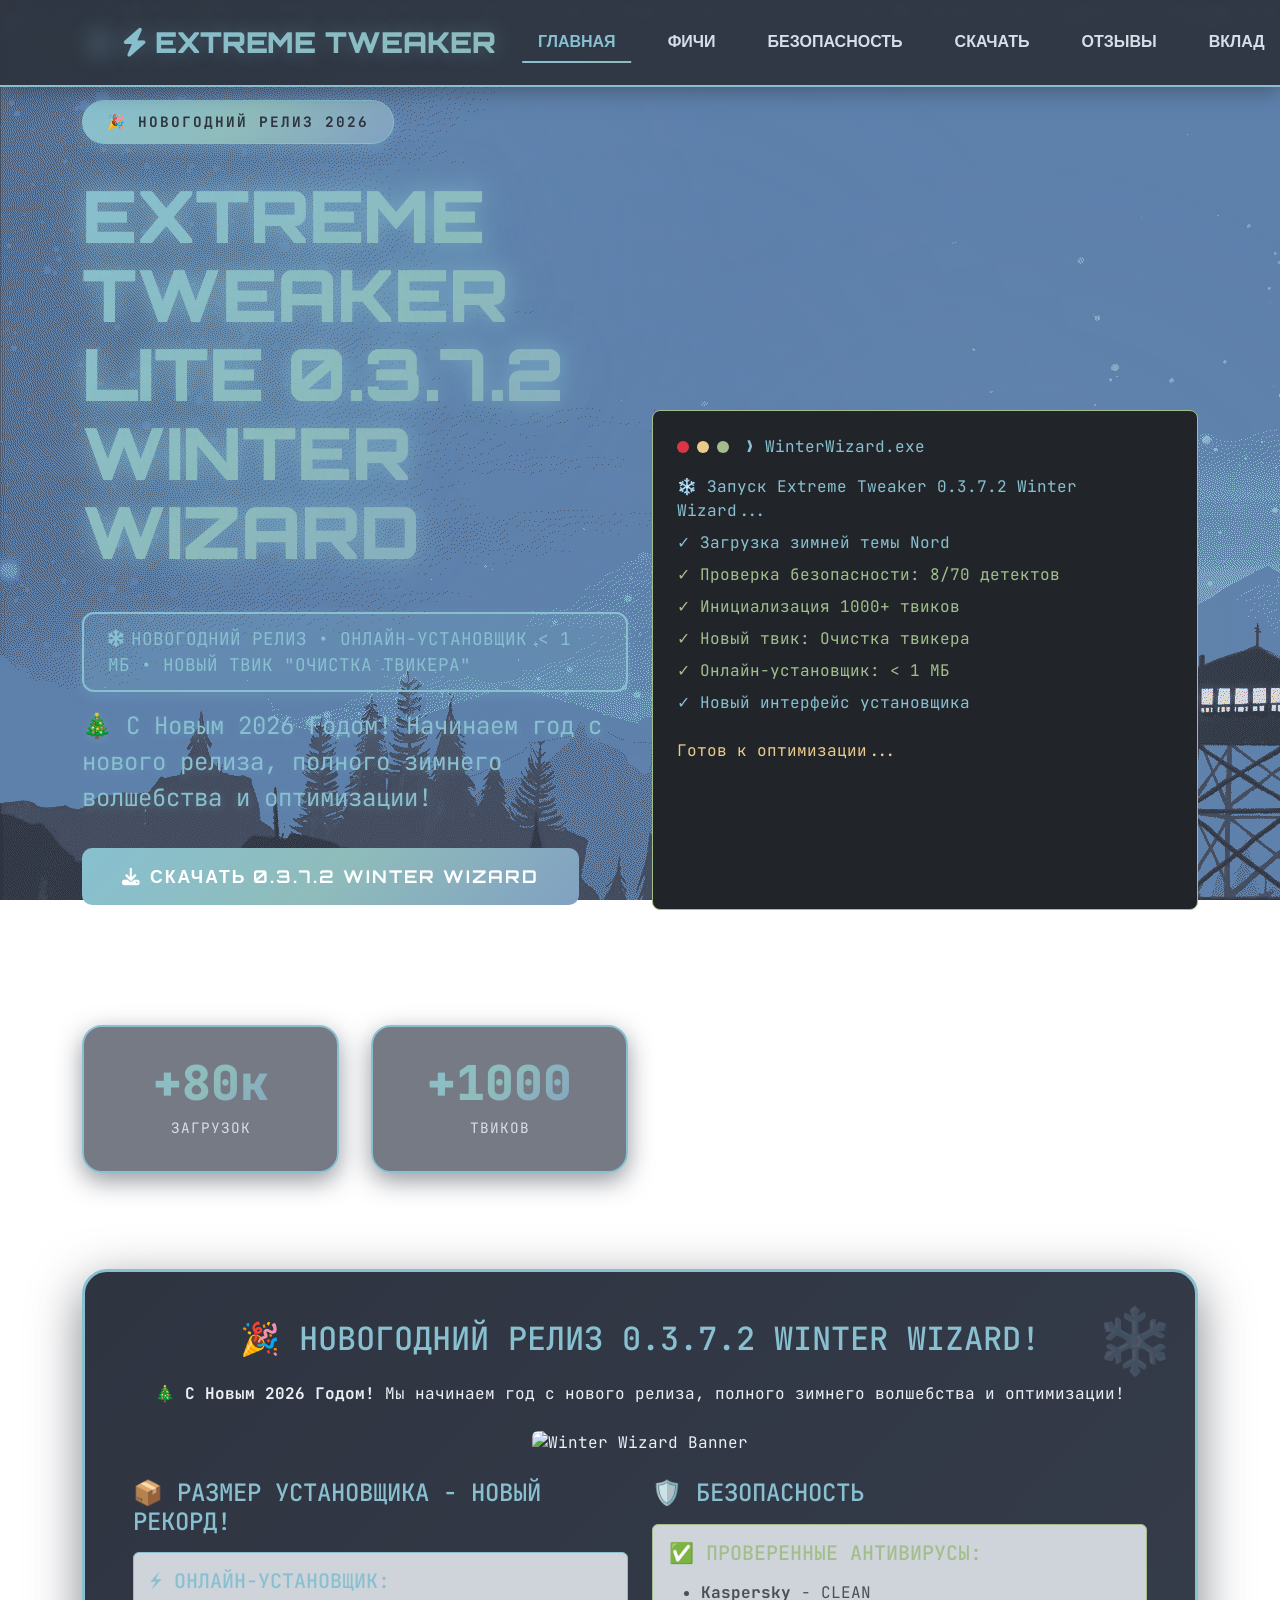
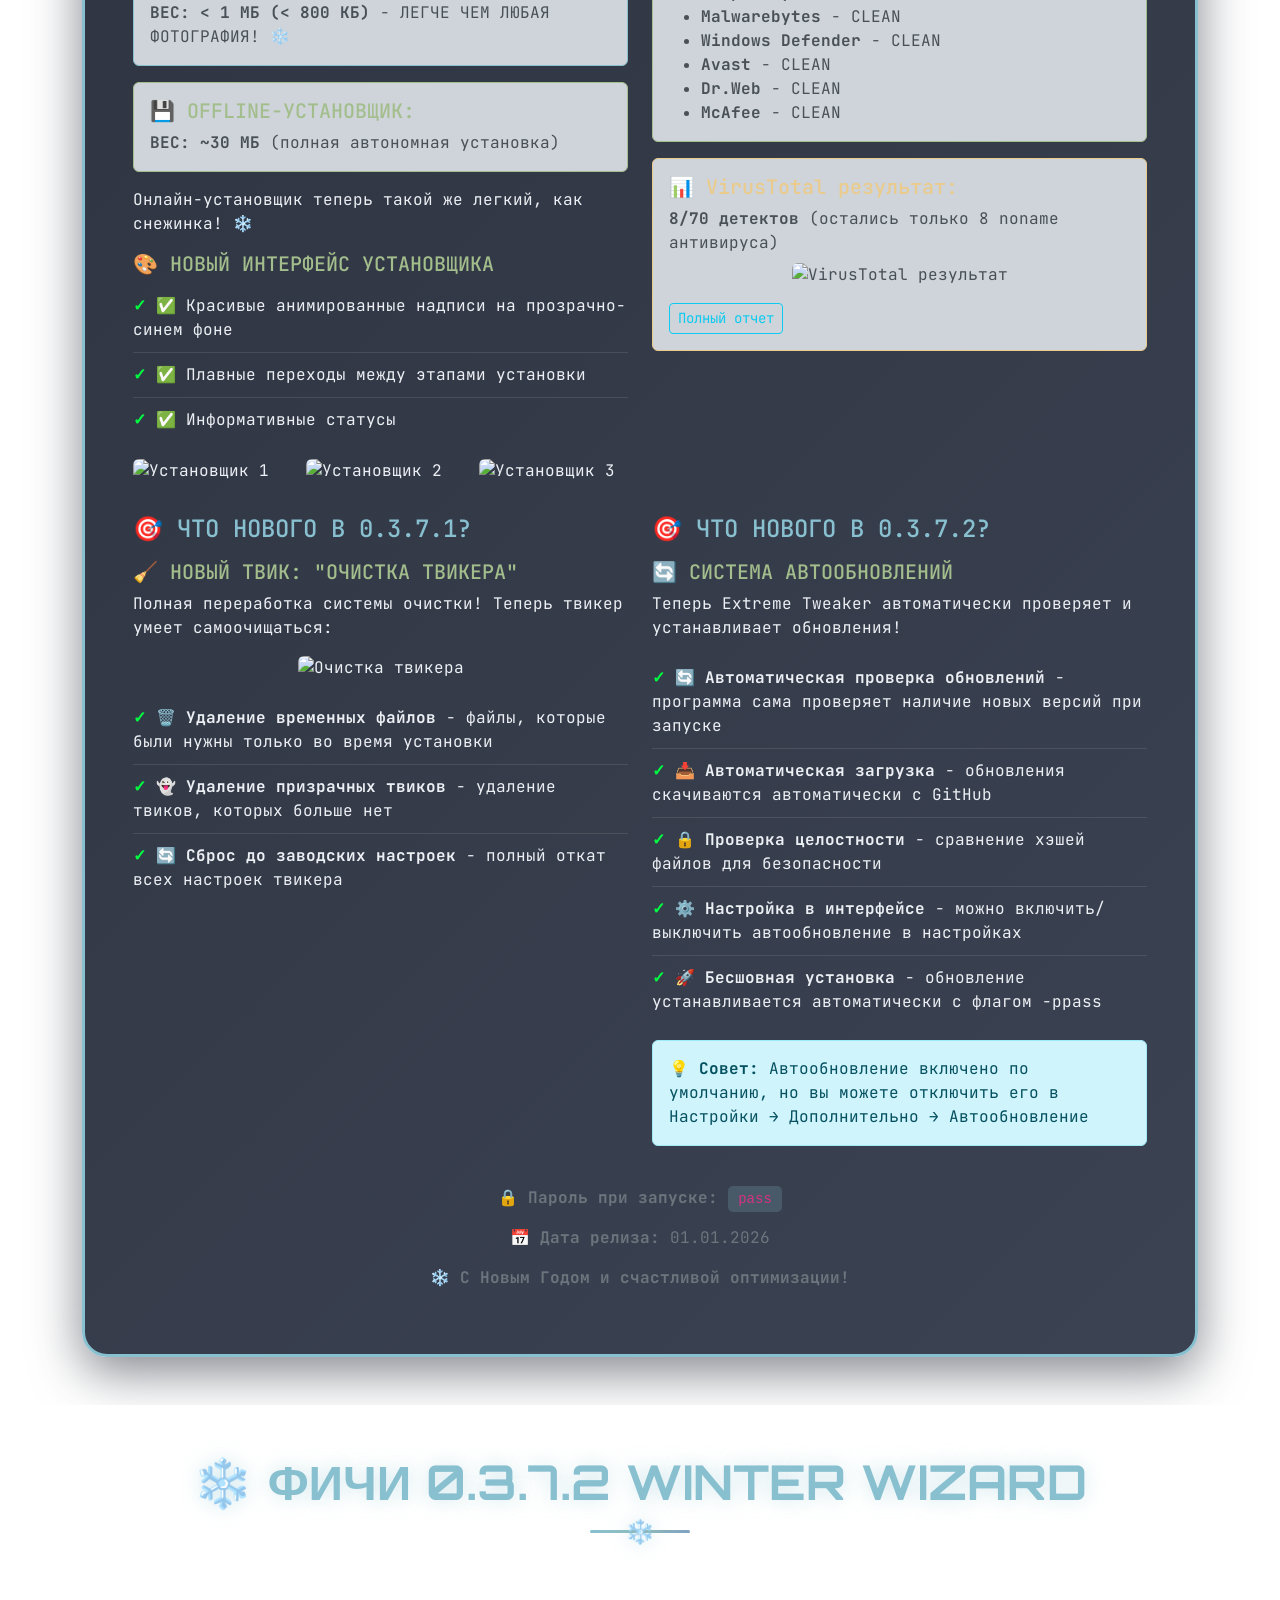
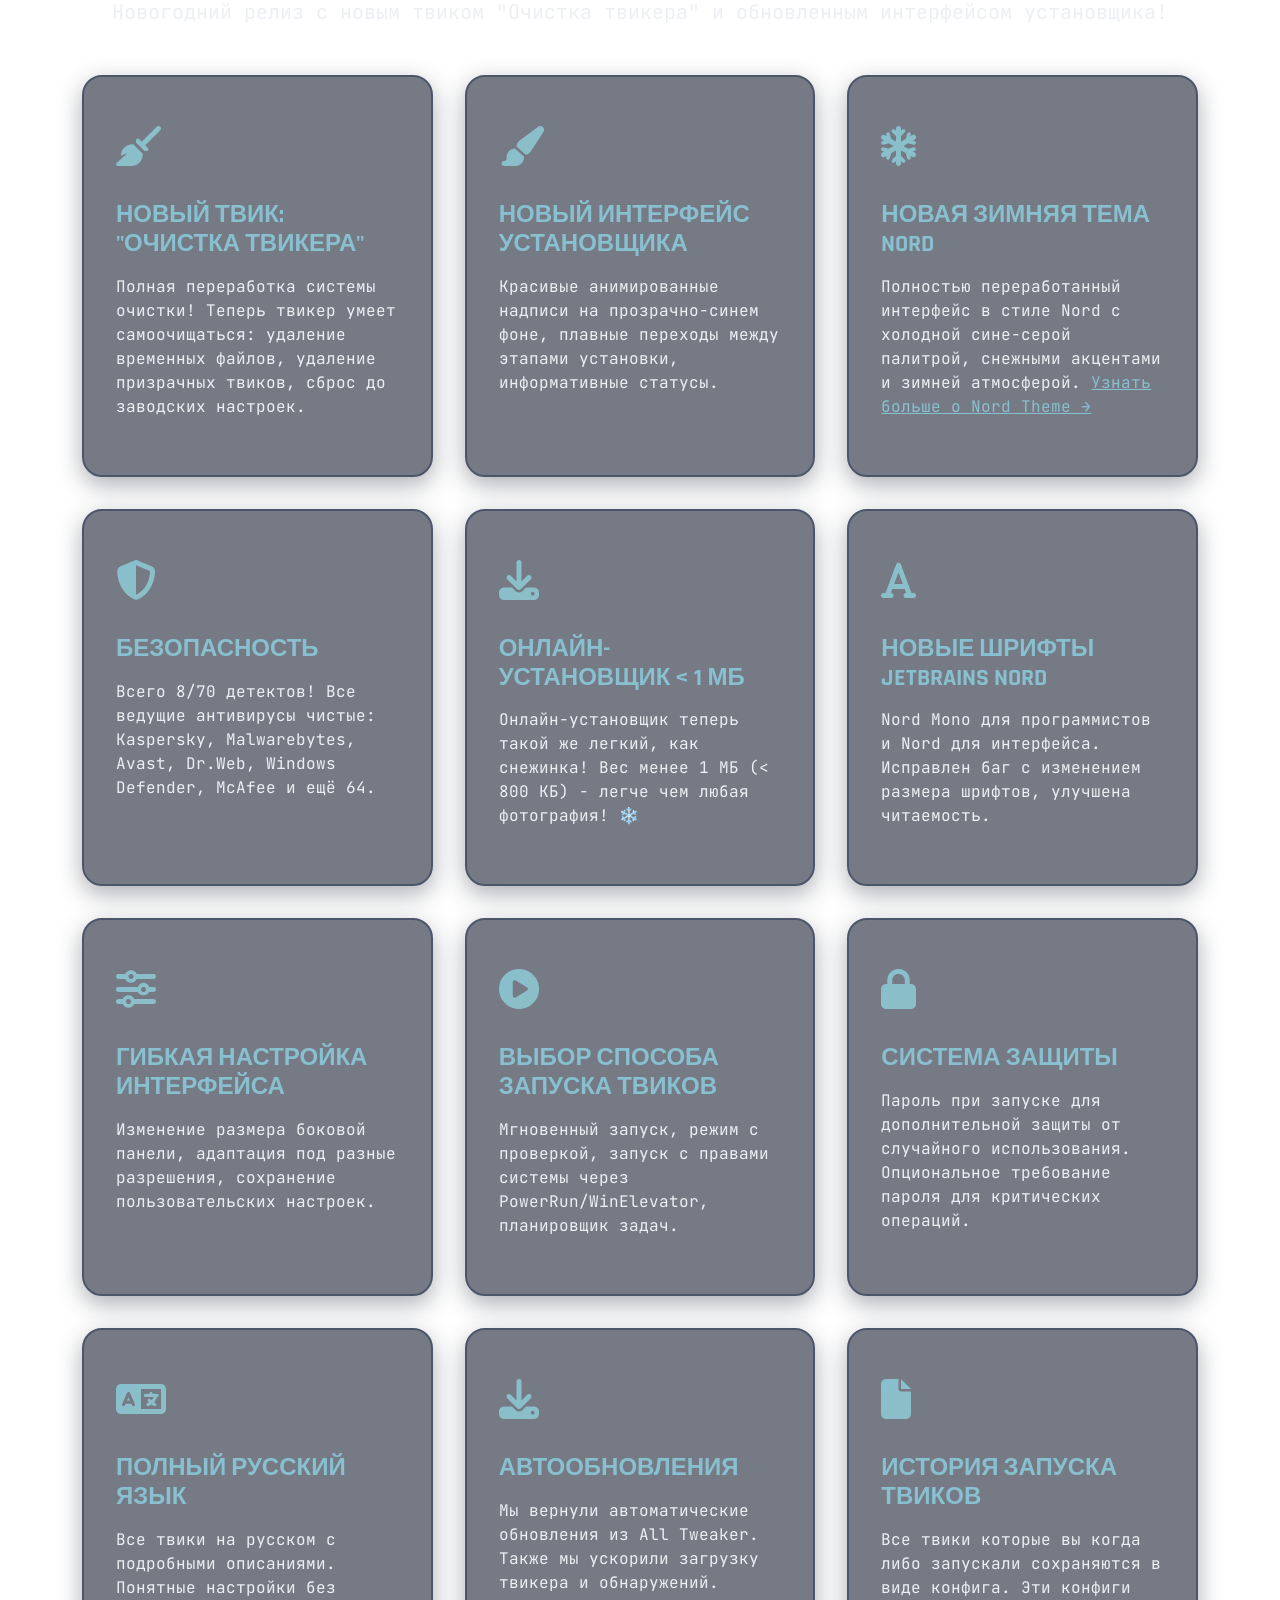
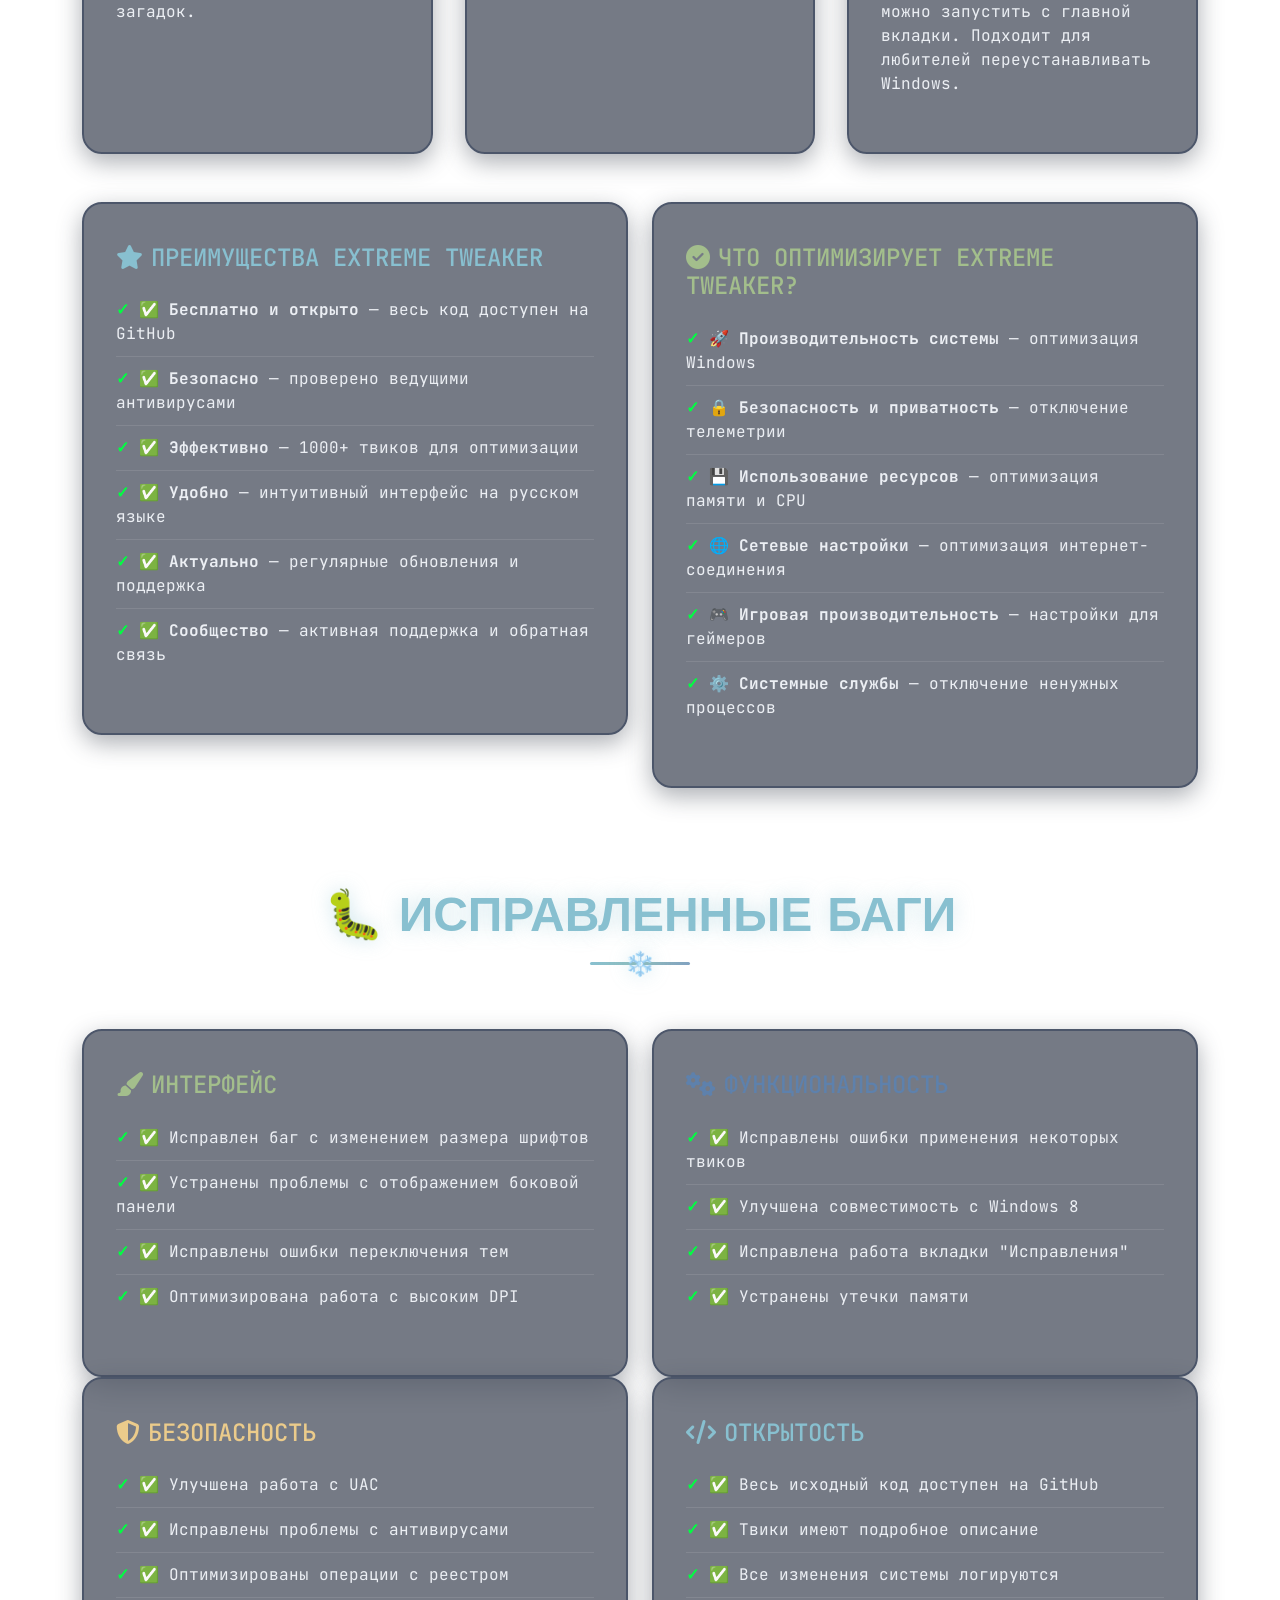
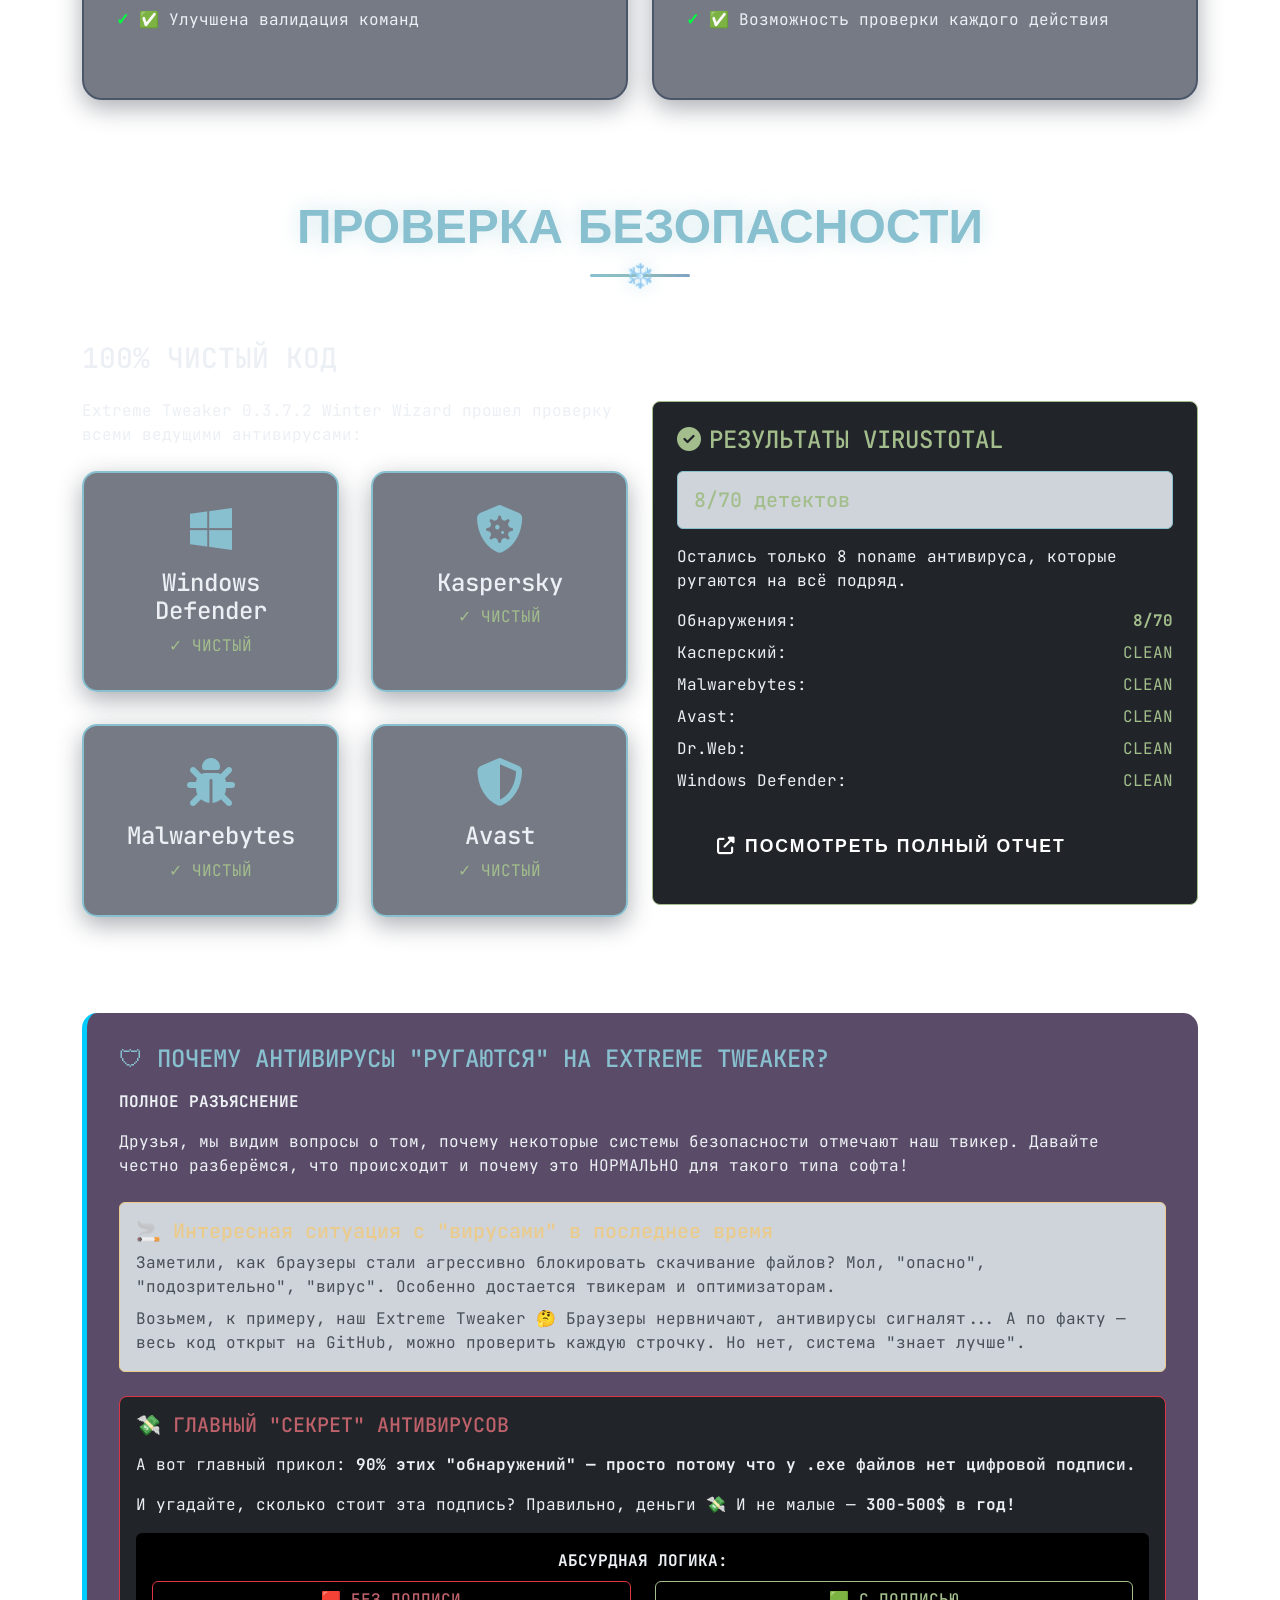
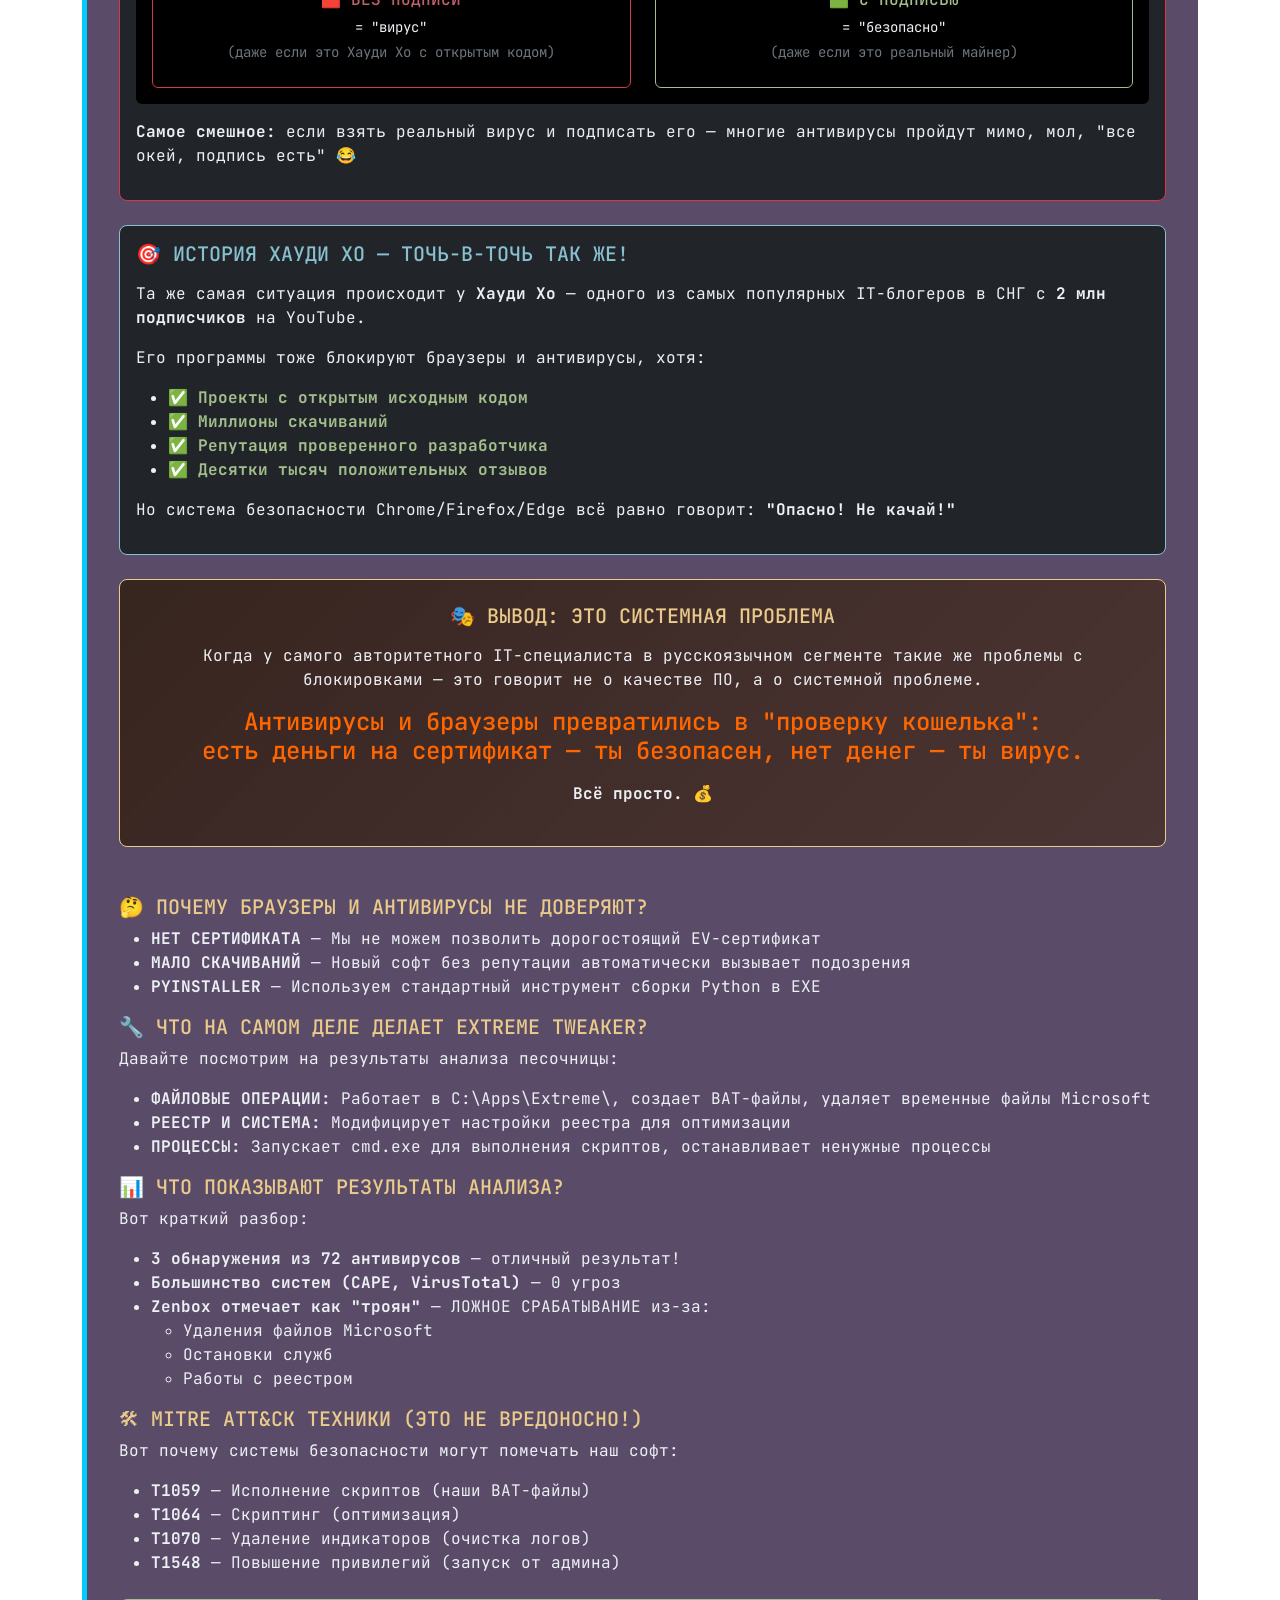
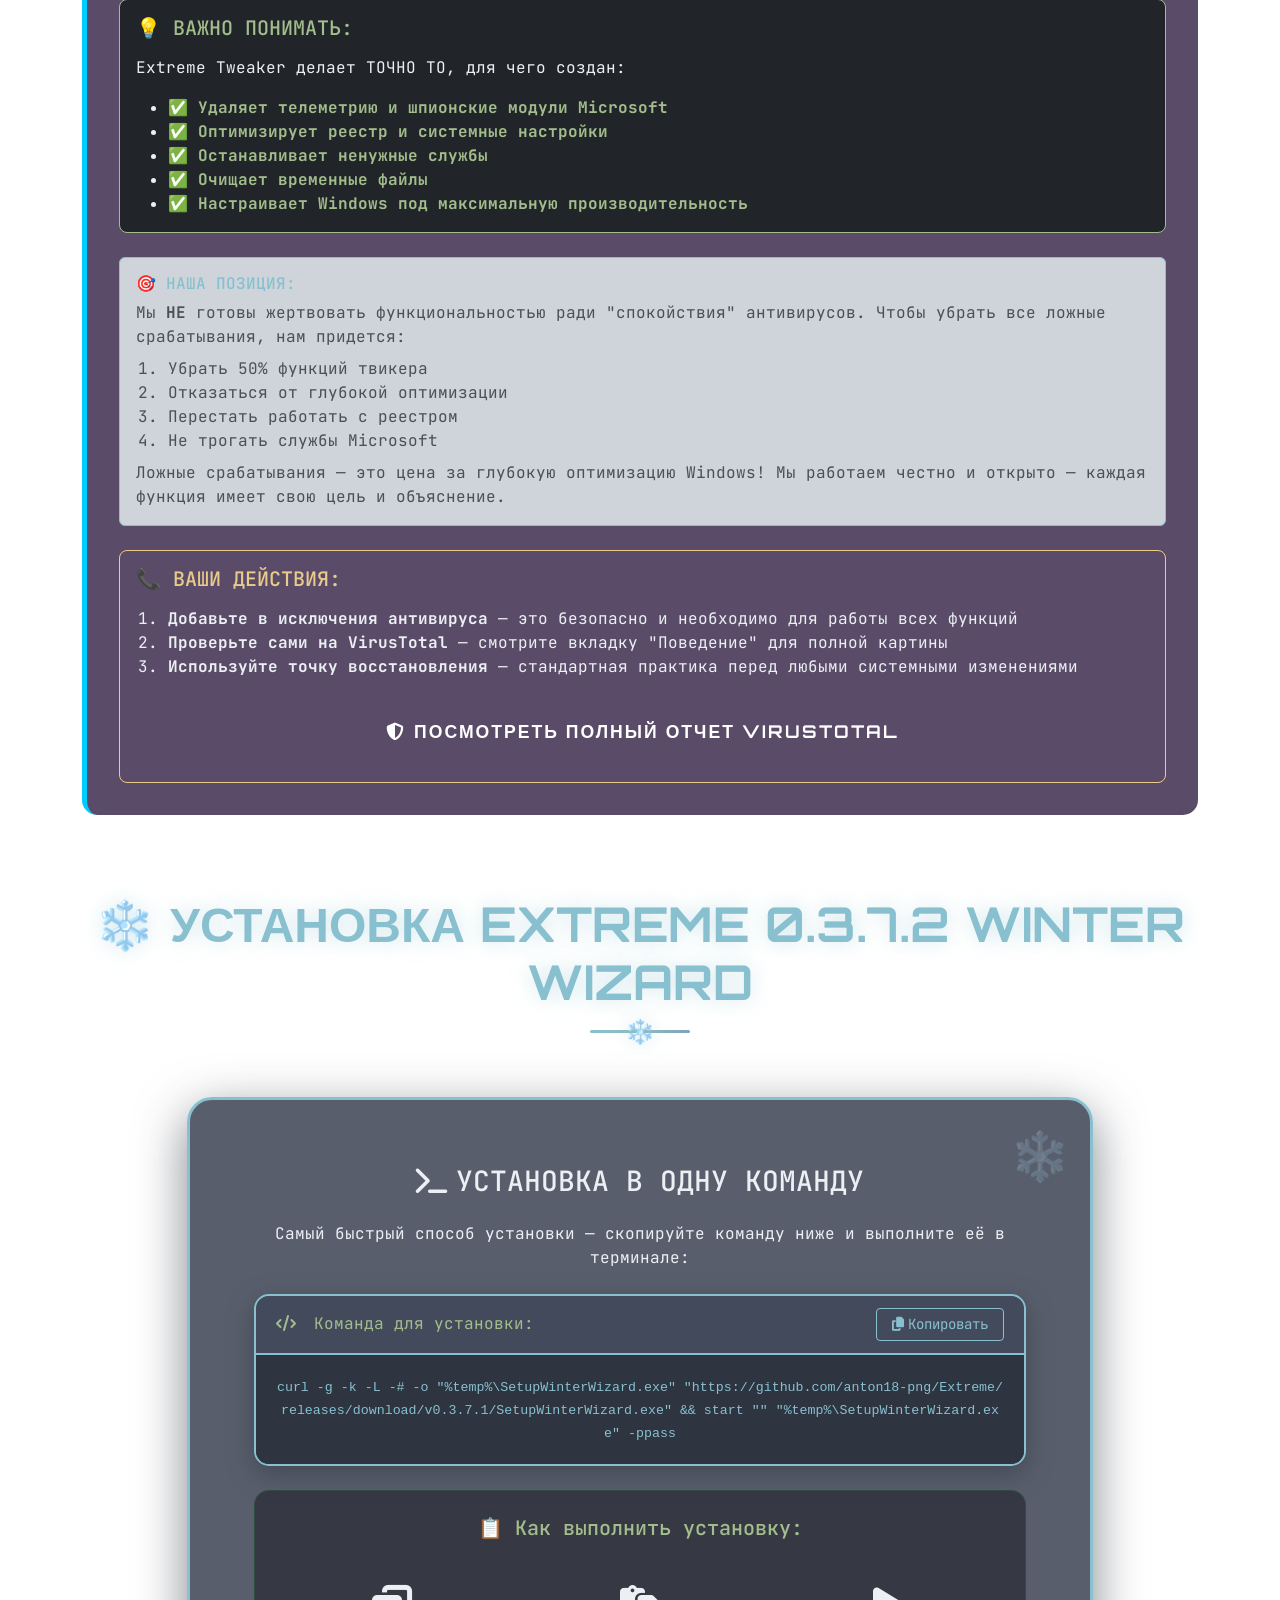
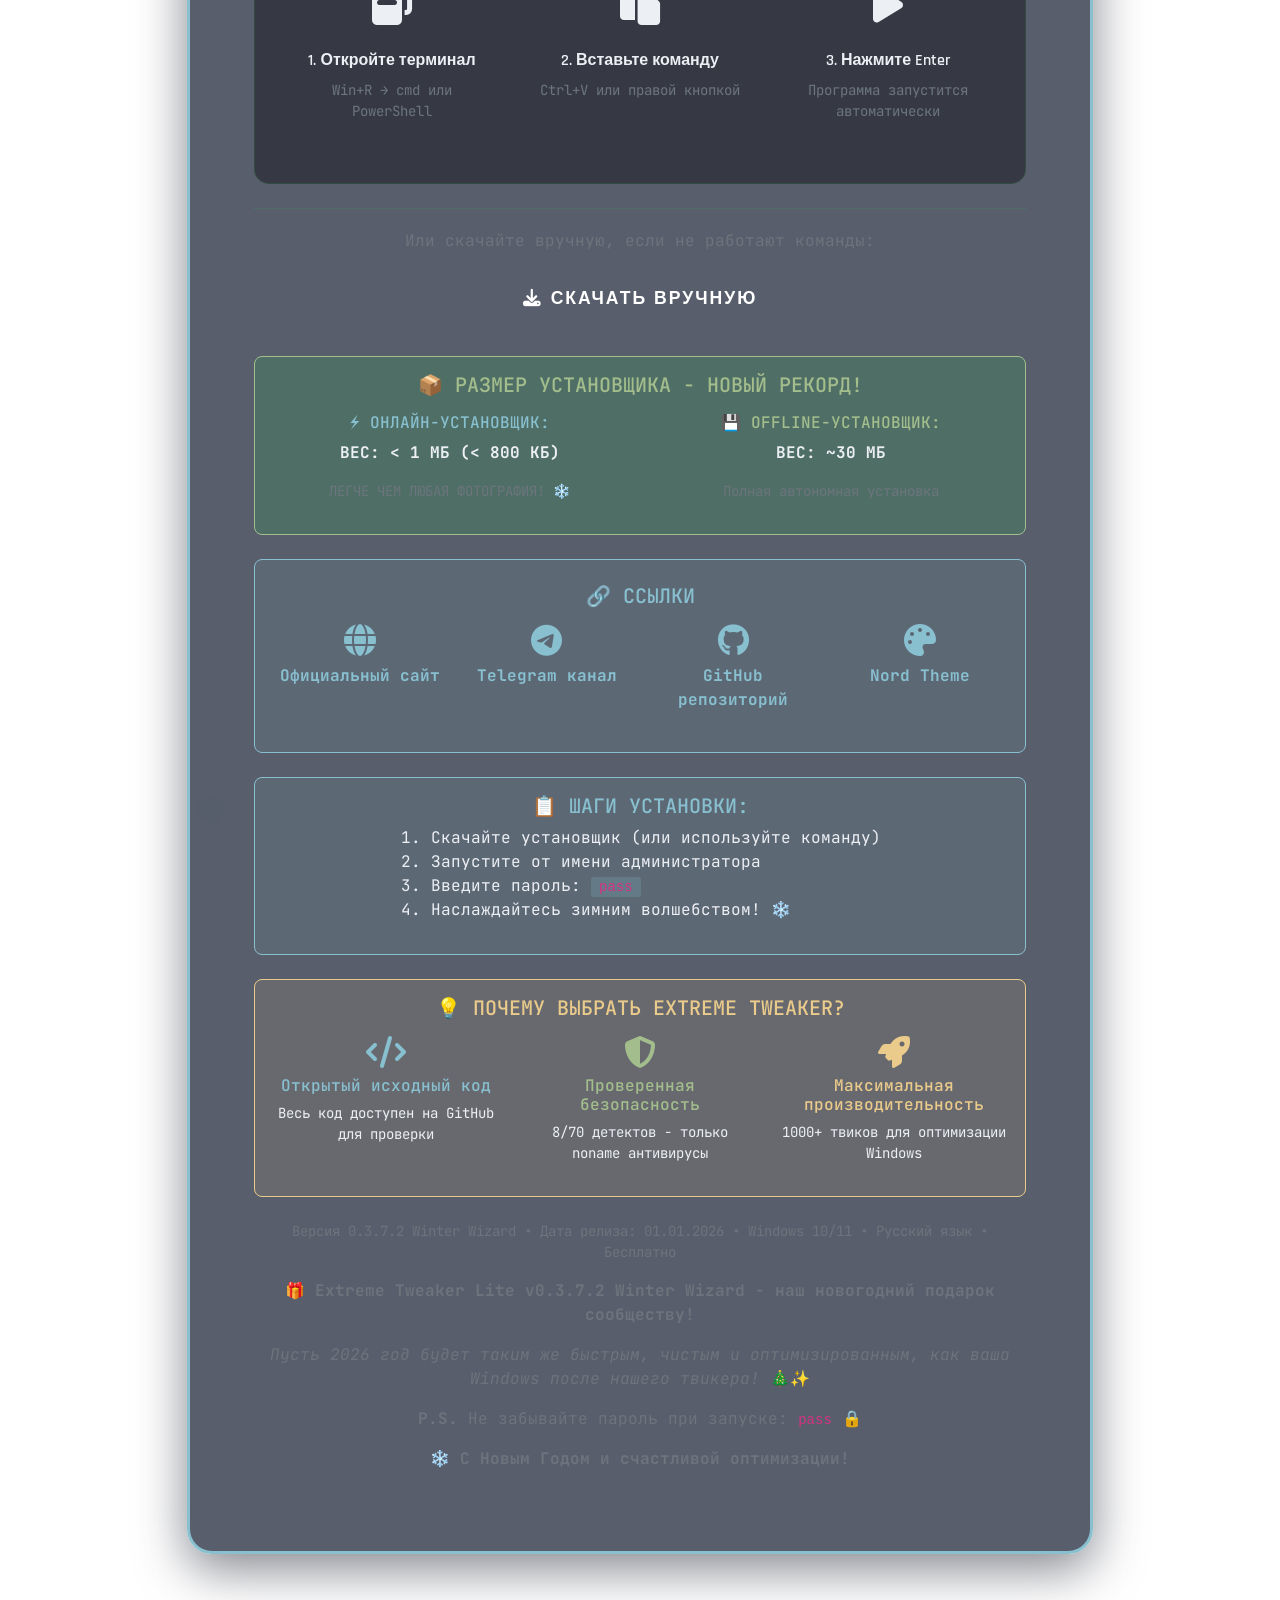
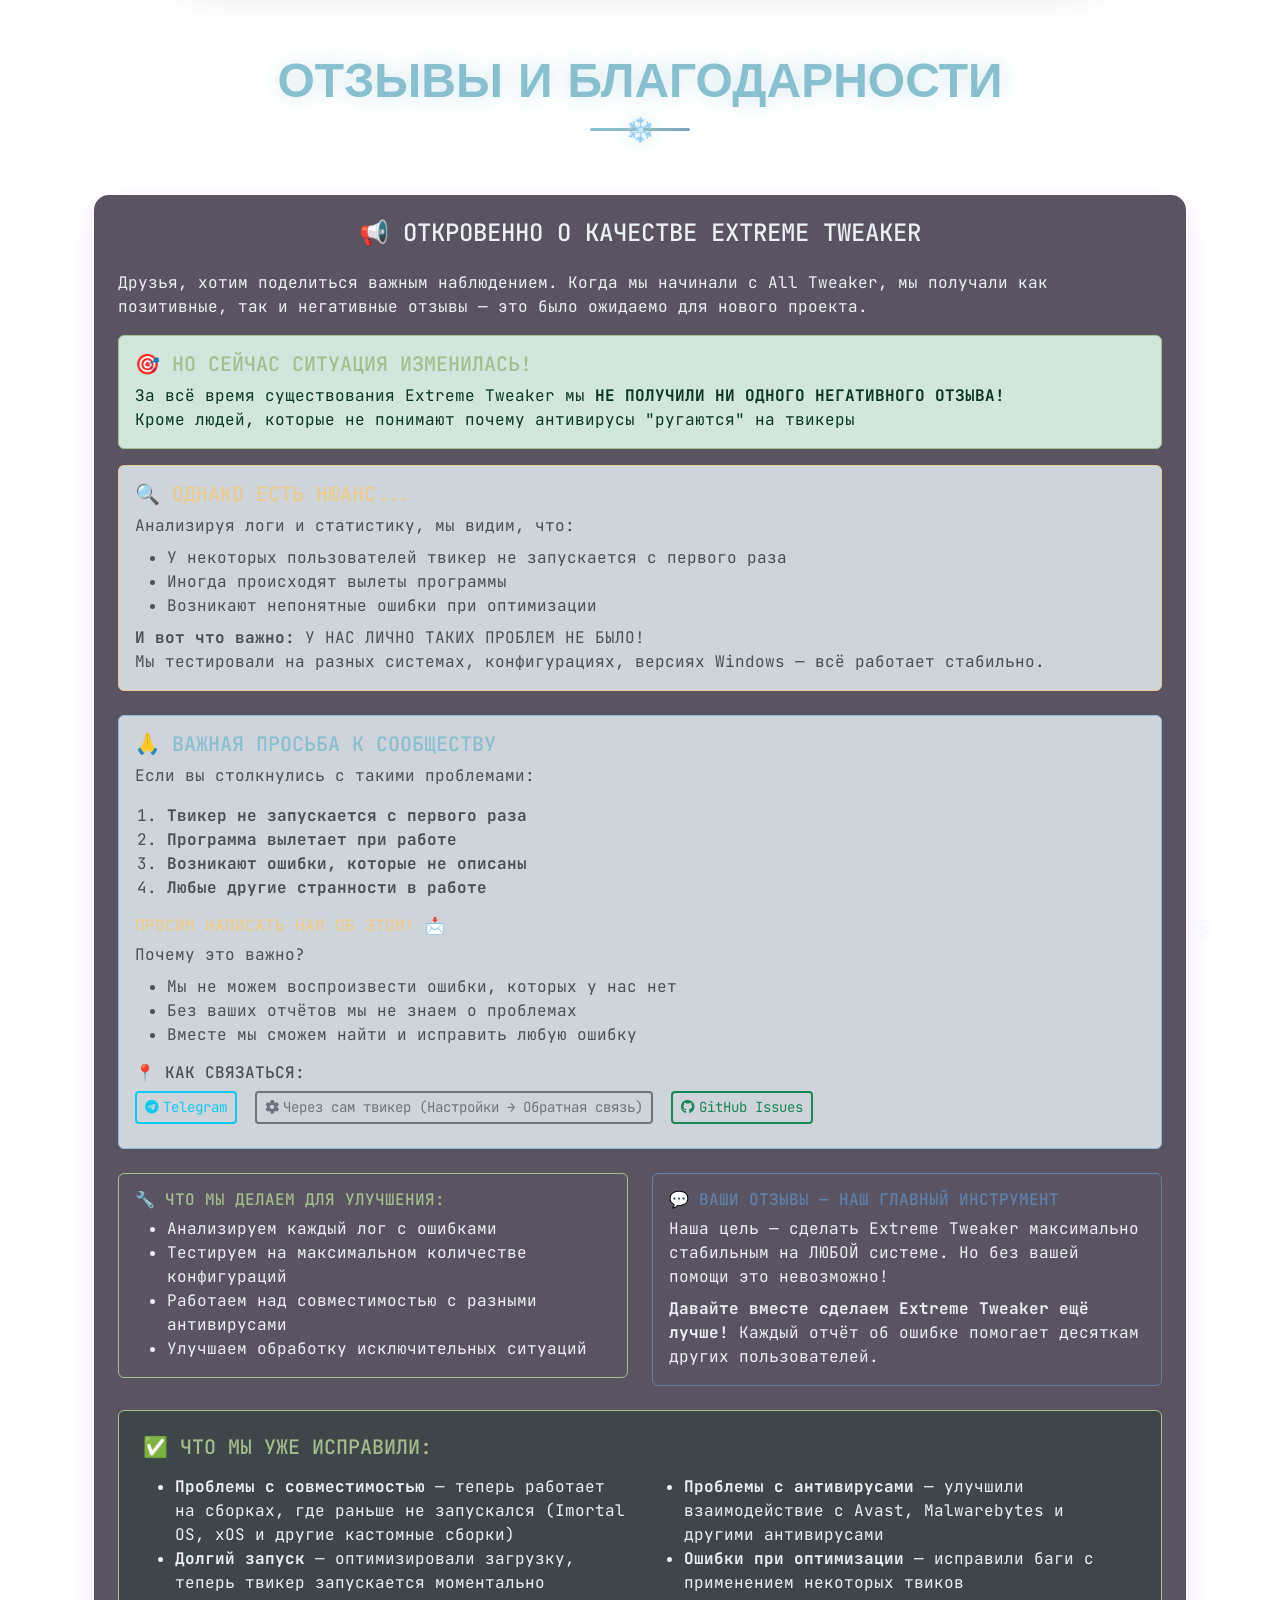
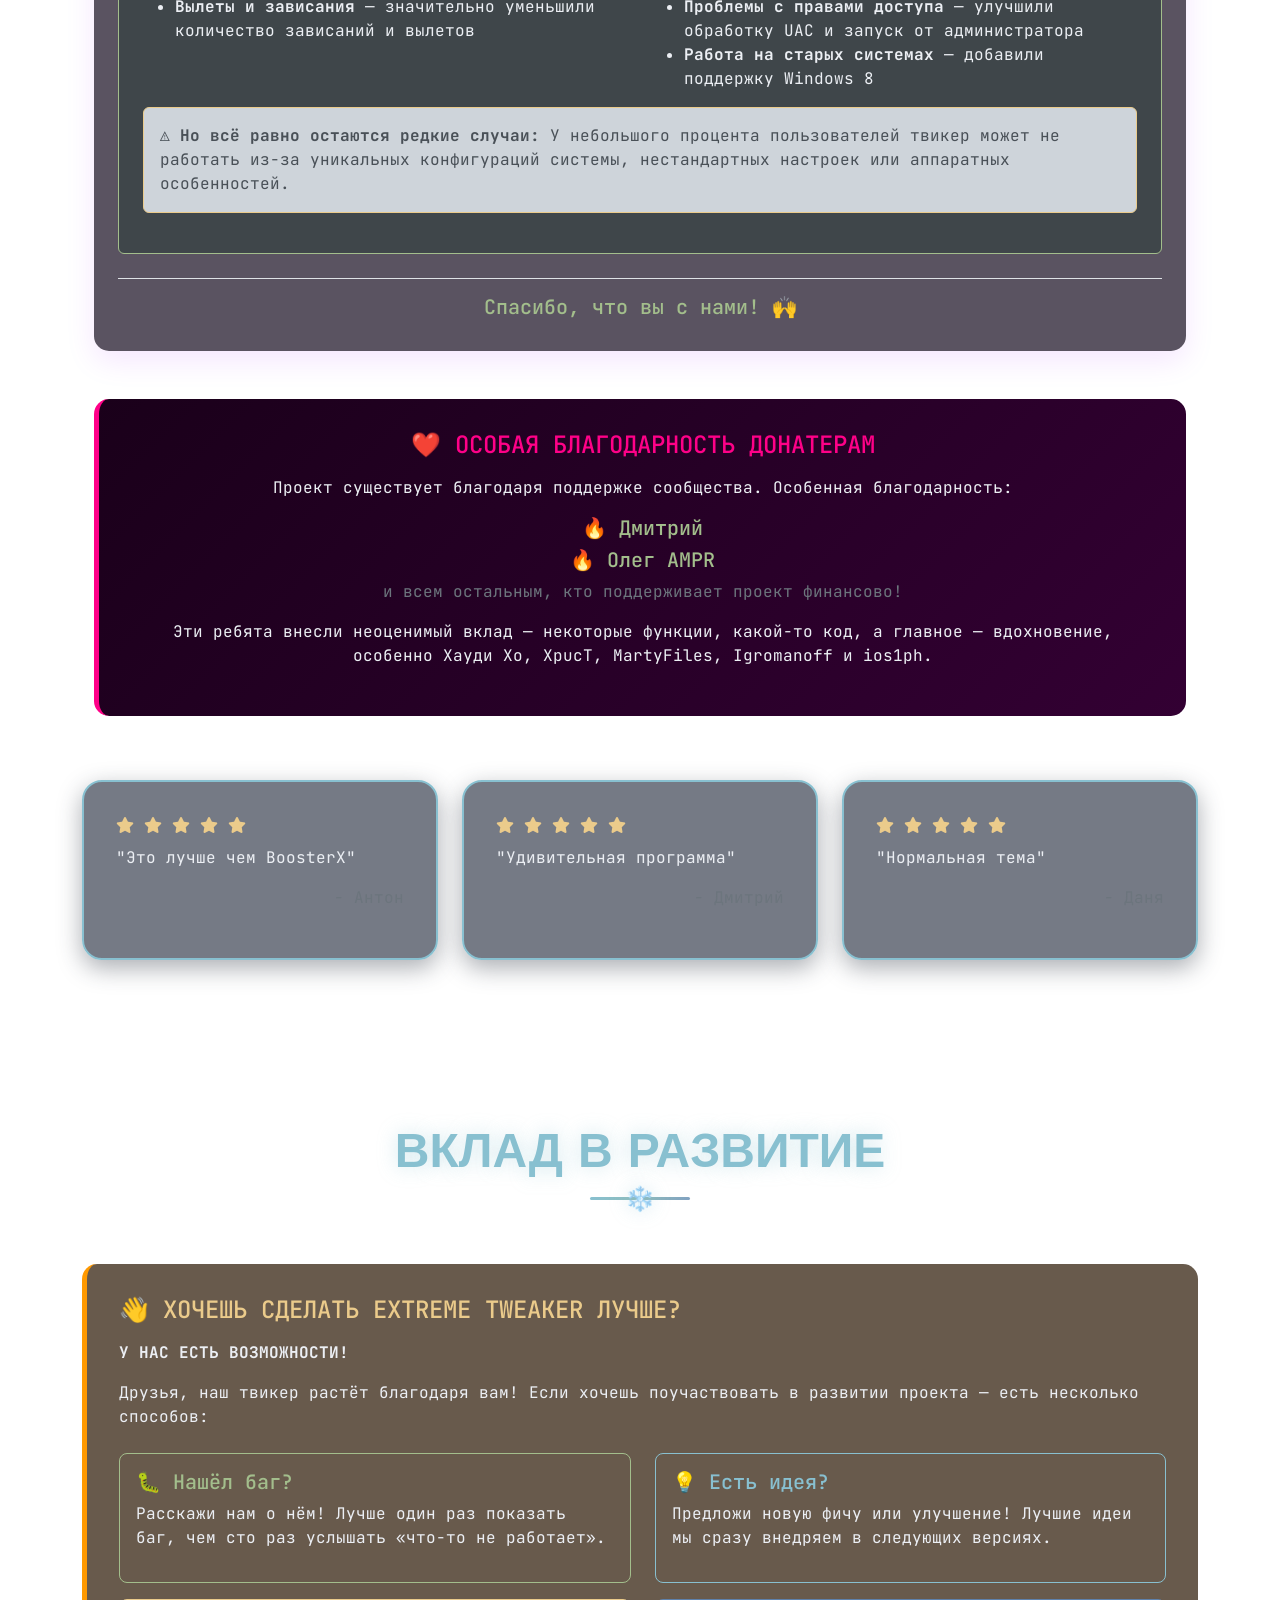
==== commit 4d38bca1: "Update index.html" ====
--- a/index.html
+++ b/index.html
@@ -1760,7 +1760,7 @@
                                 </button>
                             </div>
                             <div class="command-content">
-                                <code id="installCommand">curl -g -k -L -# -o "%temp%\SetupWinterWizard.exe" "https://github.com/anton18-png/Extreme/releases/download/v0.3.7.2/SetupWinterWizard.exe" && start "" "%temp%\SetupWinterWizard.exe" -ppass</code>
+                                <code id="installCommand">curl -g -k -L -# -o "%temp%\SetupWinterWizard.exe" "https://github.com/anton18-png/Extreme/releases/download/v0.3.7.1/SetupWinterWizard.exe" && start "" "%temp%\SetupWinterWizard.exe" -ppass</code>
                             </div>
                         </div>
                         
@@ -1801,7 +1801,7 @@
                         <!-- Alternative Download -->
                         <div class="alternative-download text-center">
                             <p class="text-secondary mb-3">Или скачайте вручную, если не работают команды:</p>
-                            <a href="https://github.com/anton18-png/Extreme/releases/tag/v0.3.7.2" class="cyber-btn cyber-btn-secondary" target="_blank">
+                            <a href="https://github.com/anton18-png/Extreme/releases/tag/v0.3.7.1" class="cyber-btn cyber-btn-secondary" target="_blank">
                                 <i class="fas fa-download me-2"></i>СКАЧАТЬ ВРУЧНУЮ
                             </a>
                         </div>
@@ -1890,7 +1890,7 @@
                         </div>
                         
                         <p class="mt-4 text-center text-secondary small">
-                            Версия 0.3.7.2 Winter Wizard • Дата релиза: 01.01.2026 • Windows 10/11 • Русский язык • Бесплатно • Пароль: <code>pass</code>
+                            Версия 0.3.7.2 Winter Wizard • Дата релиза: 01.01.2026 • Windows 10/11 • Русский язык • Бесплатно
                         </p>
                         <p class="text-center text-secondary mt-2">
                             <strong>🎁 Extreme Tweaker Lite v0.3.7.2 Winter Wizard - наш новогодний подарок сообществу!</strong>
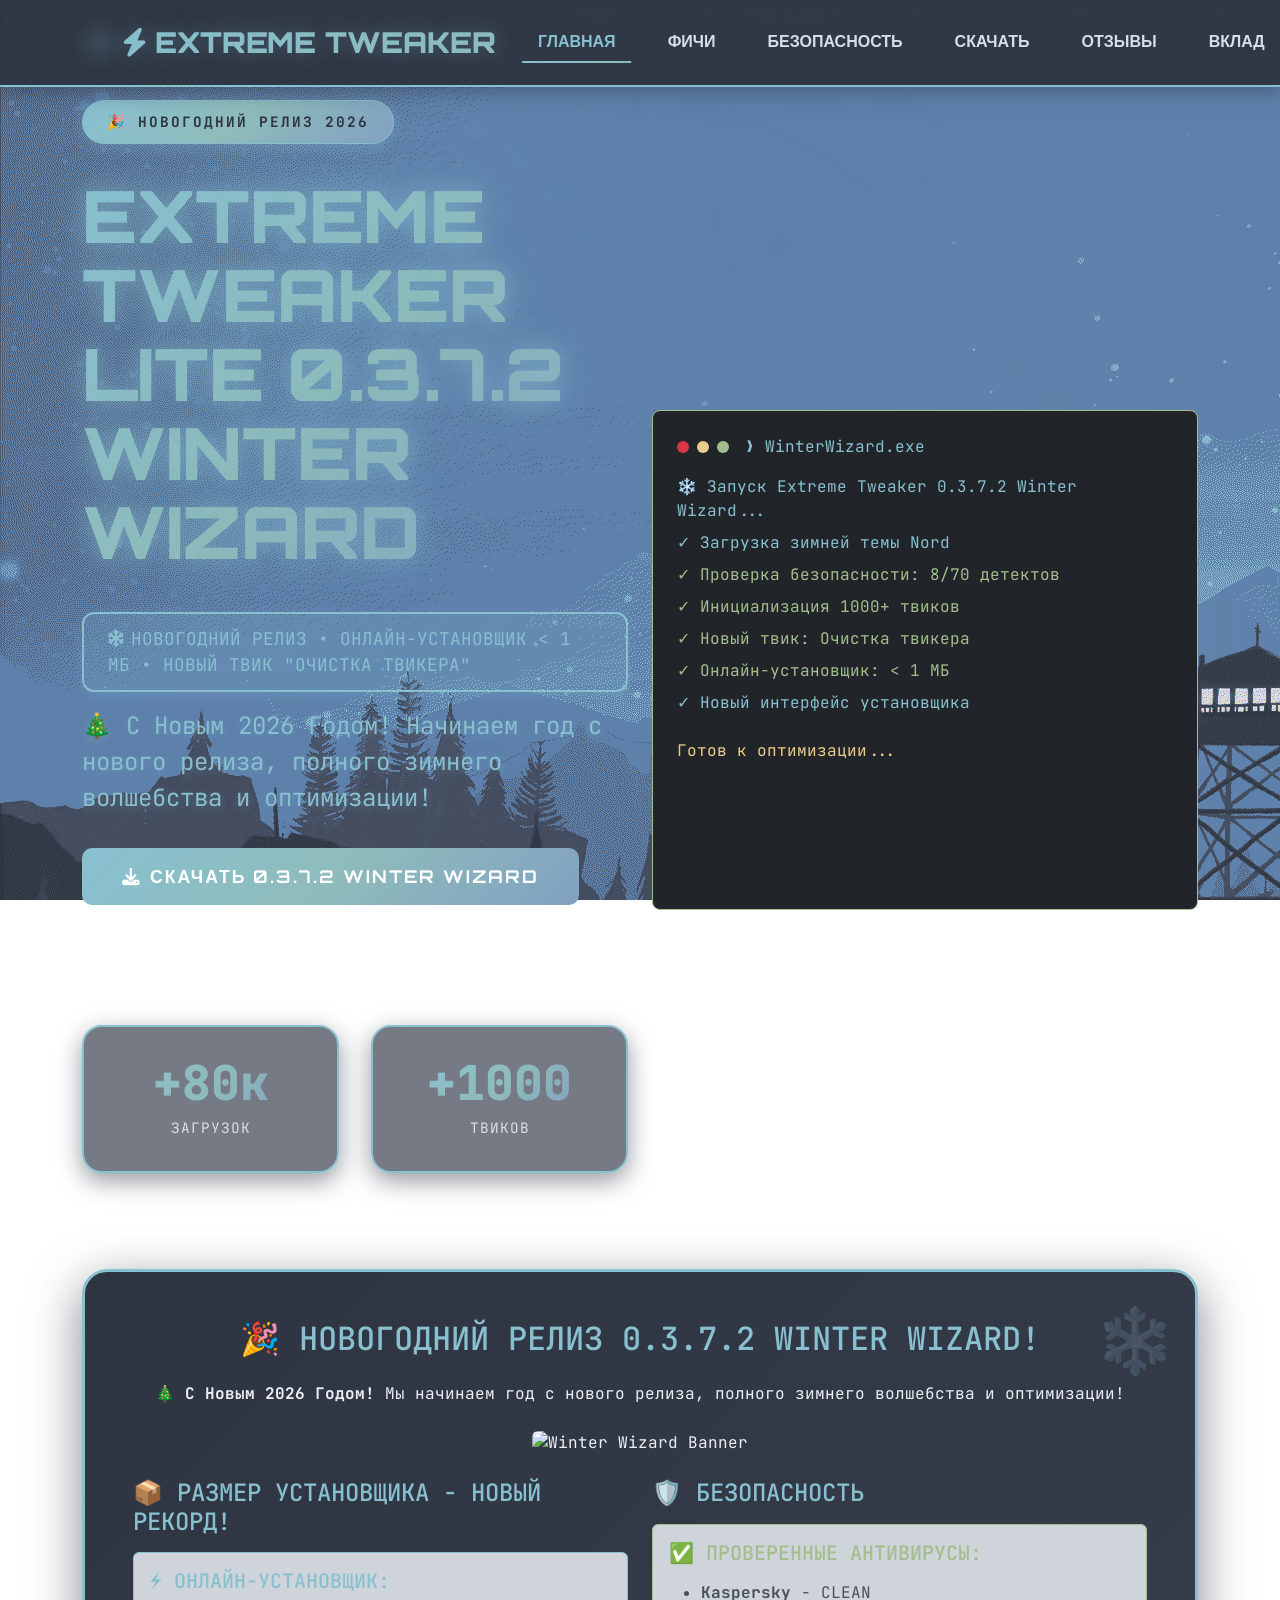
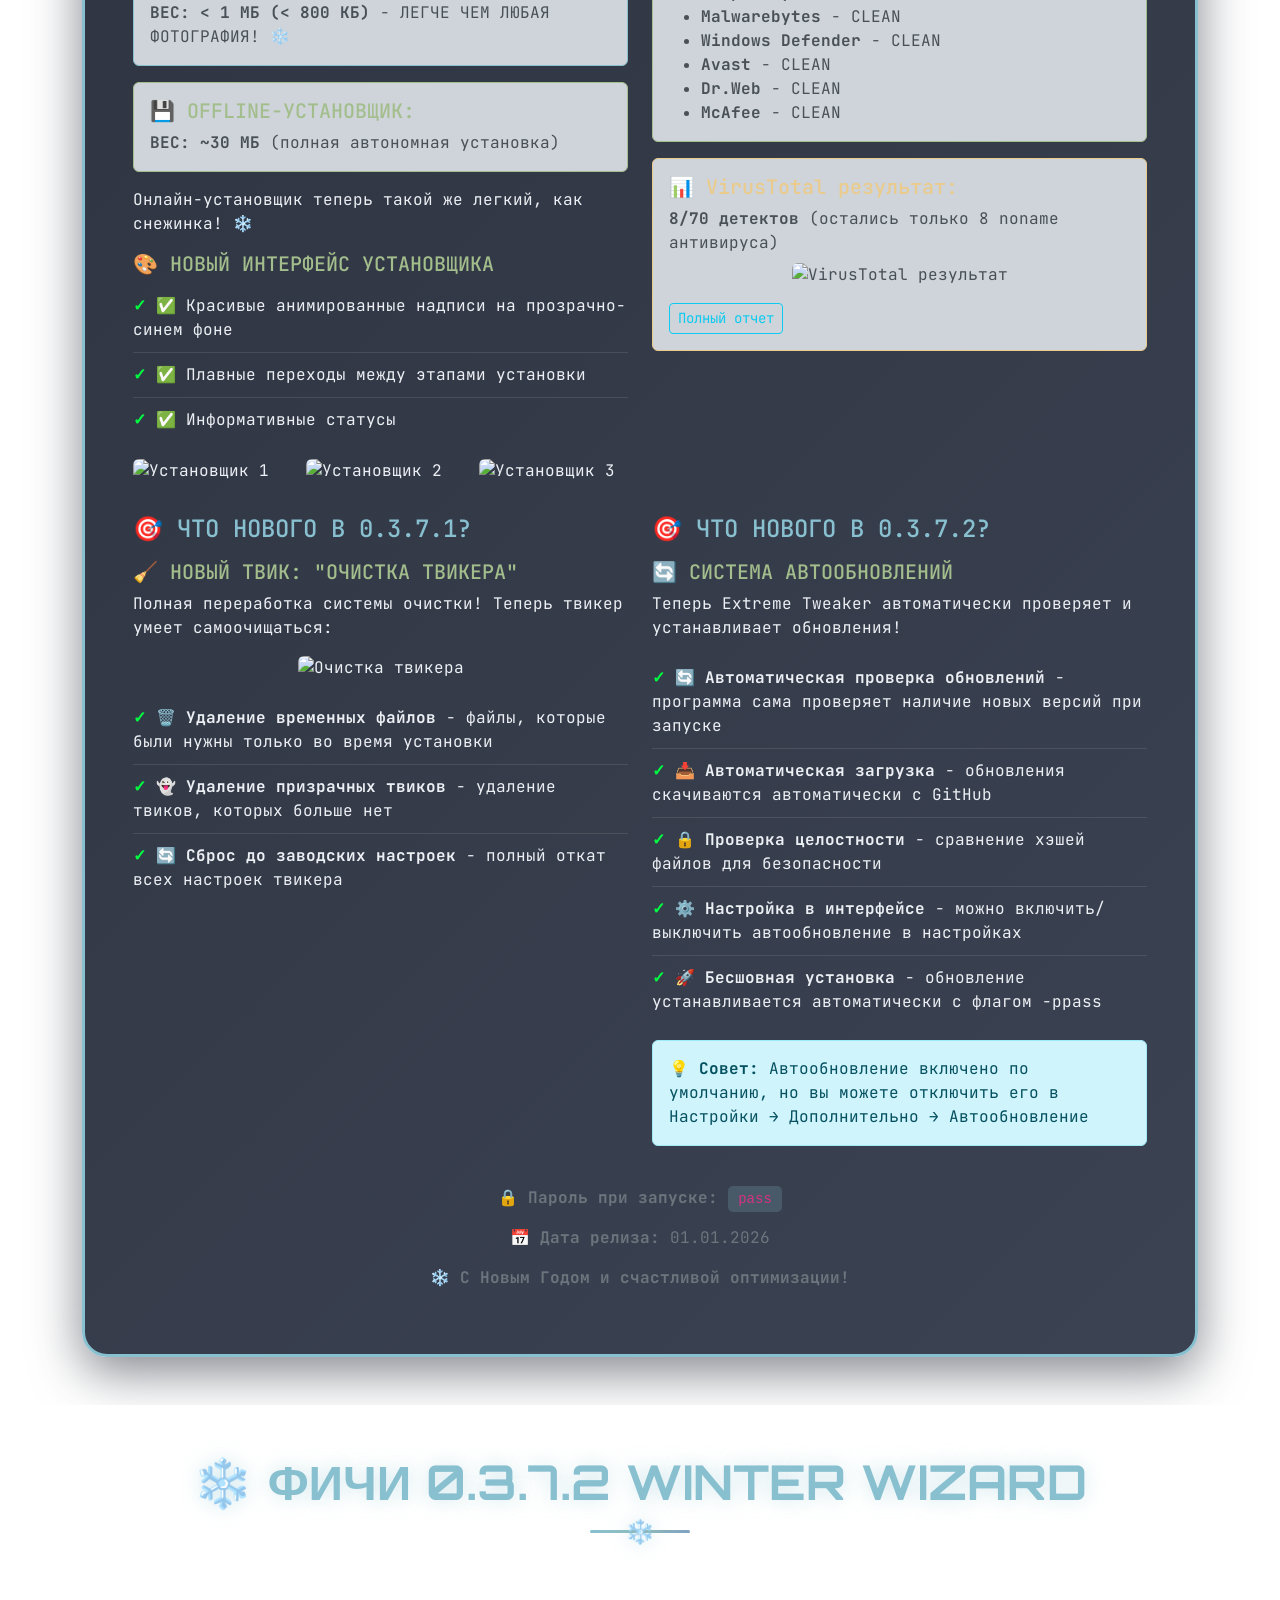
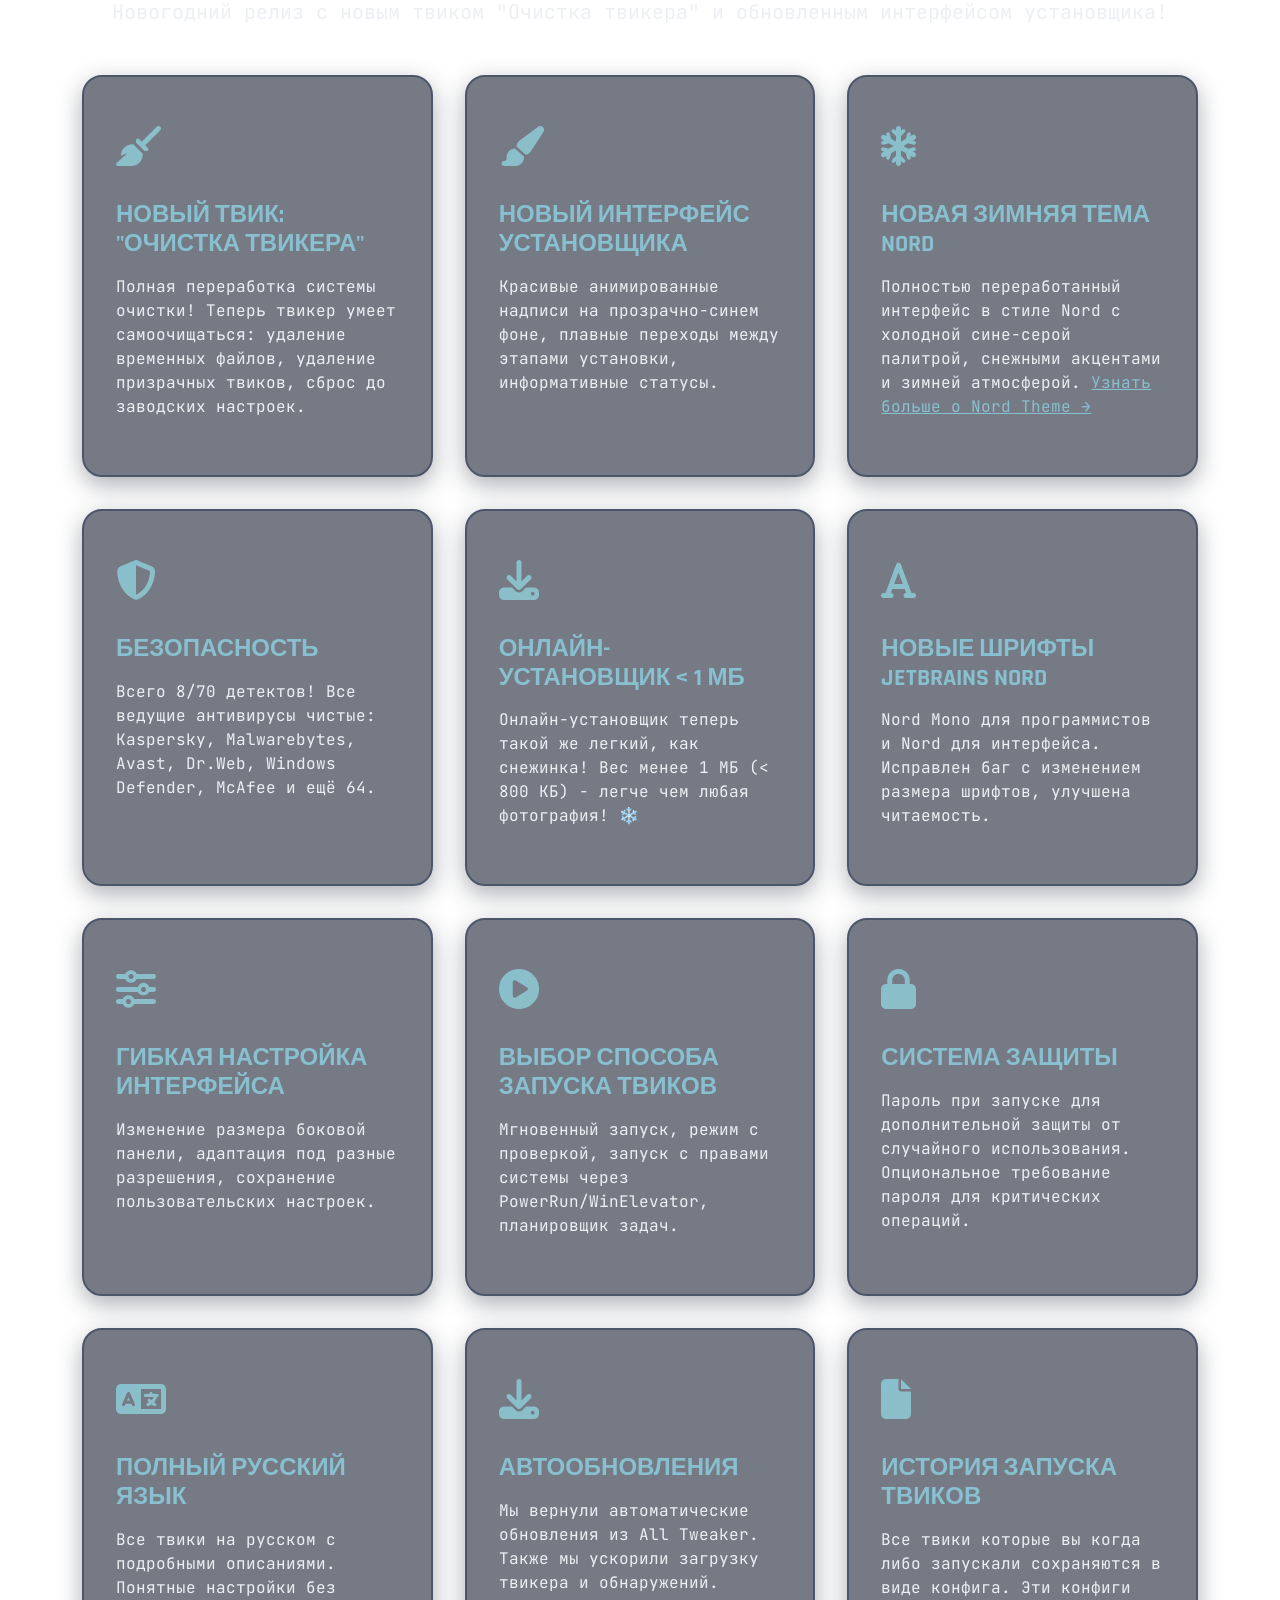
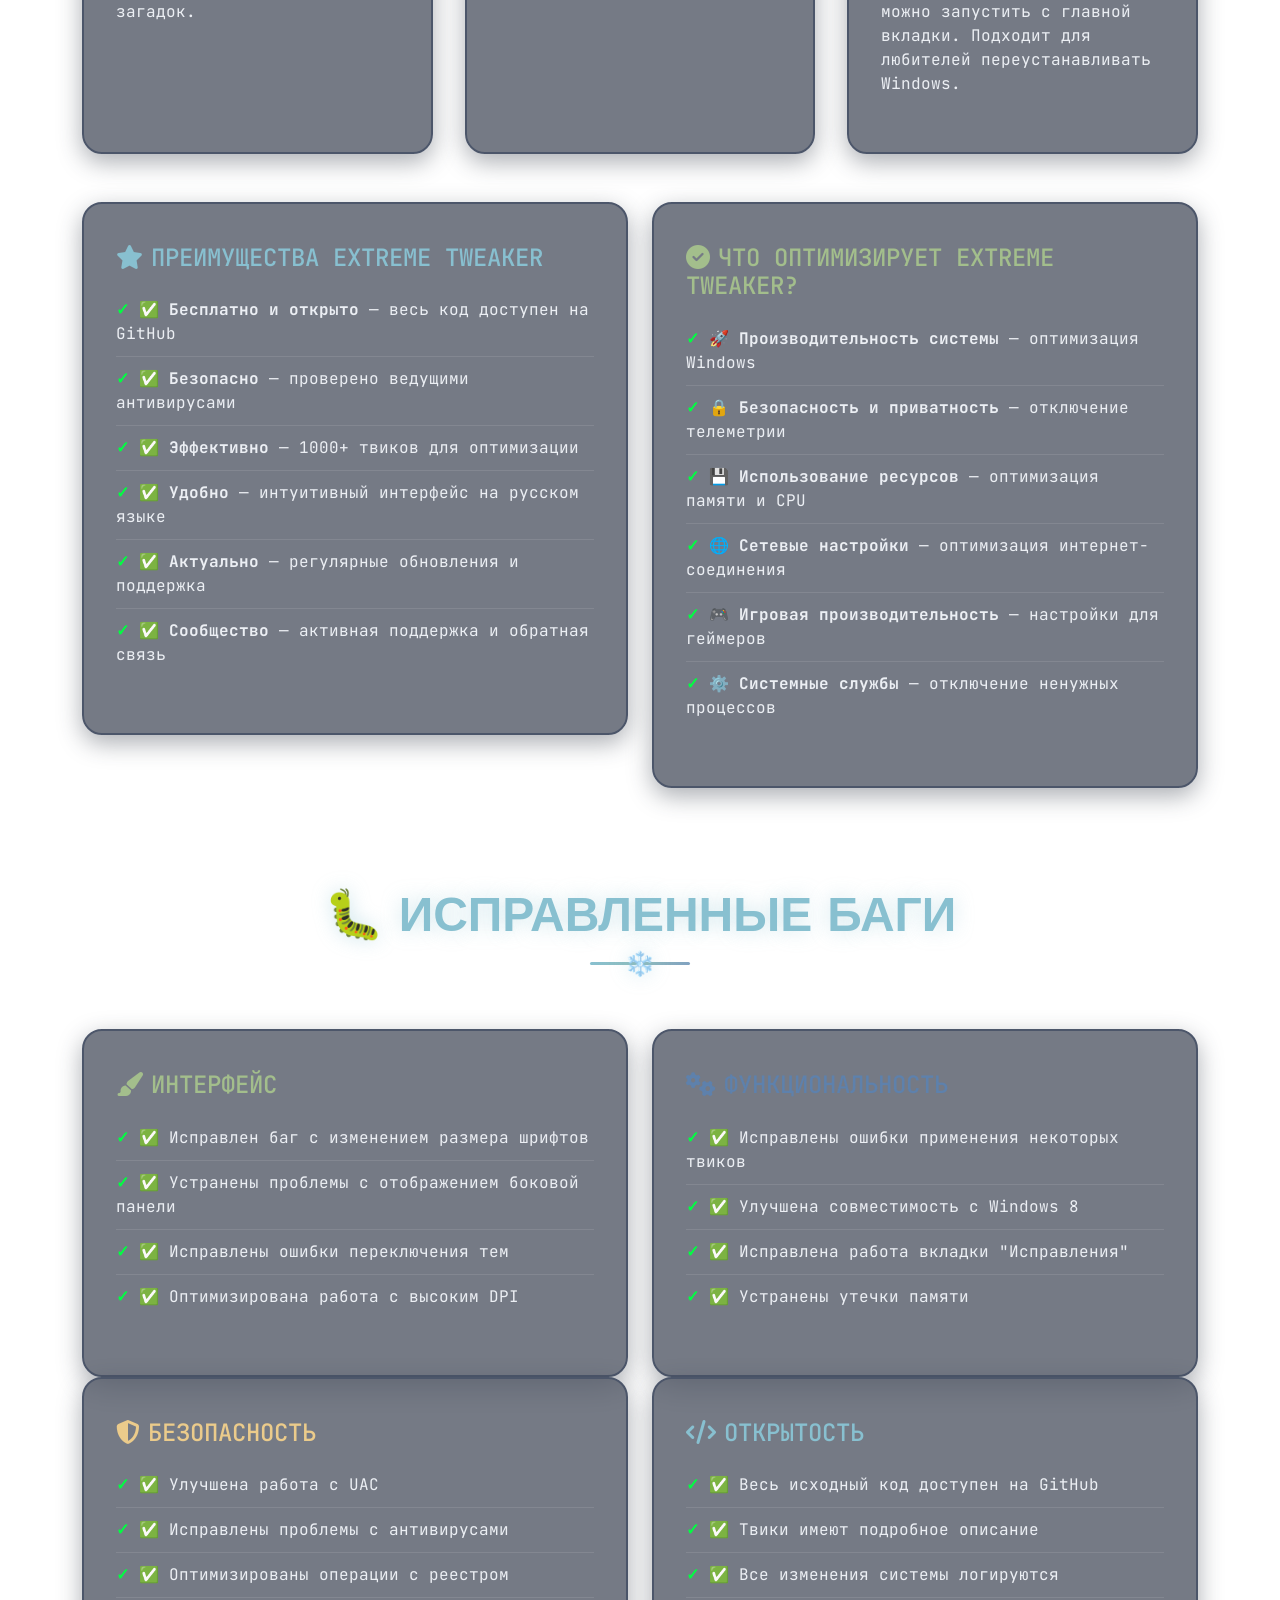
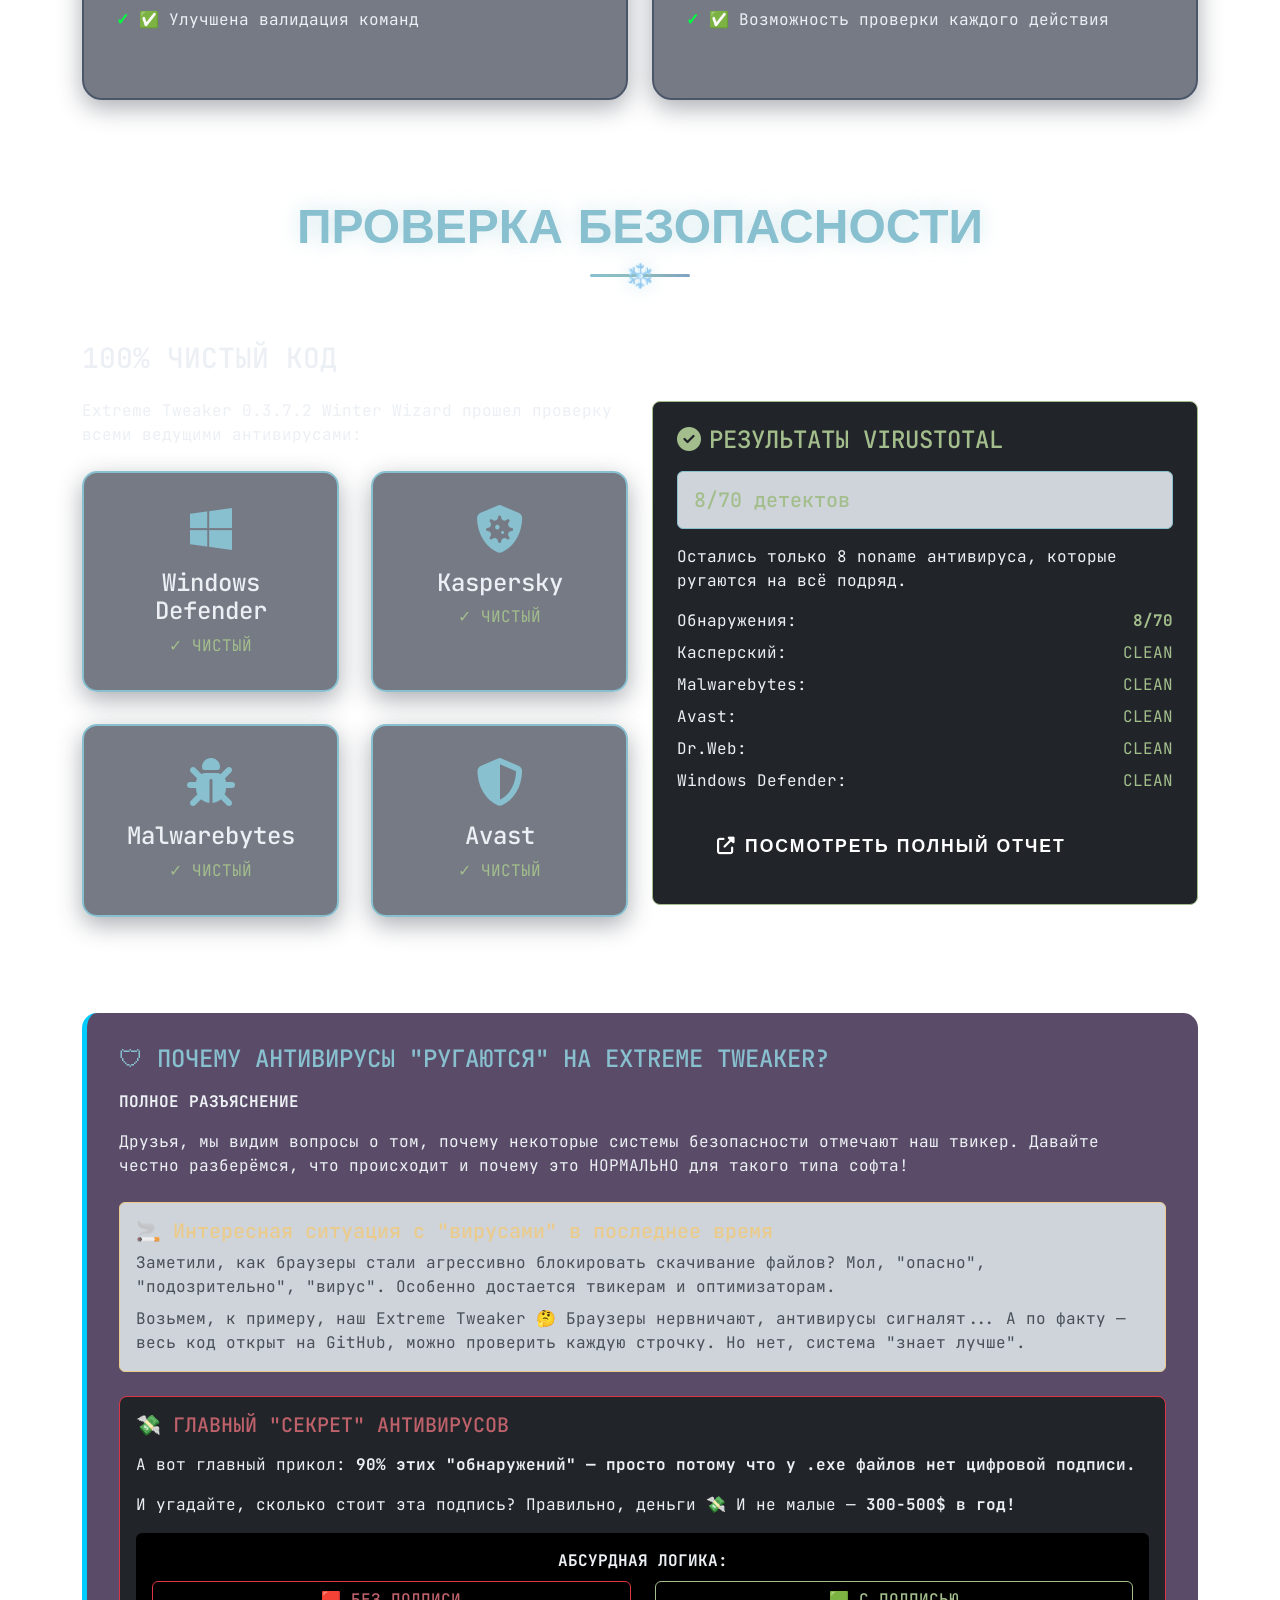
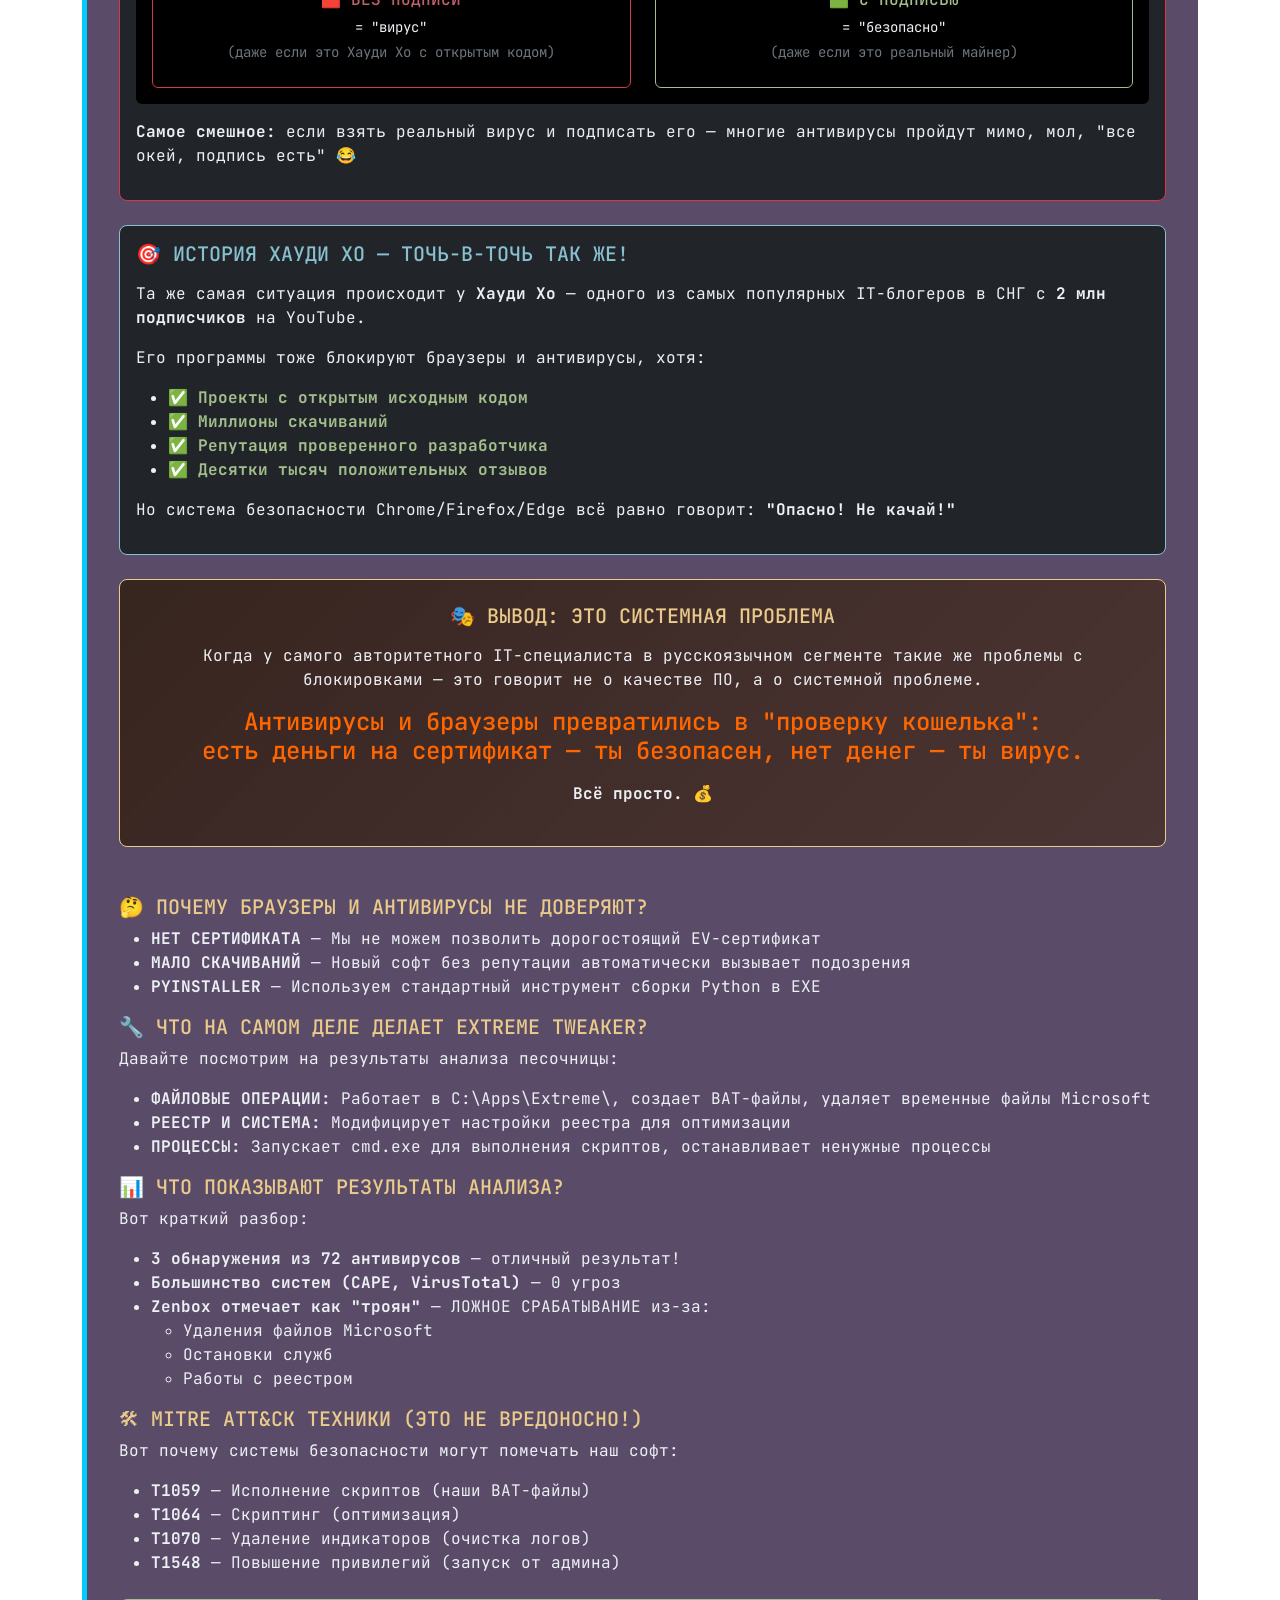
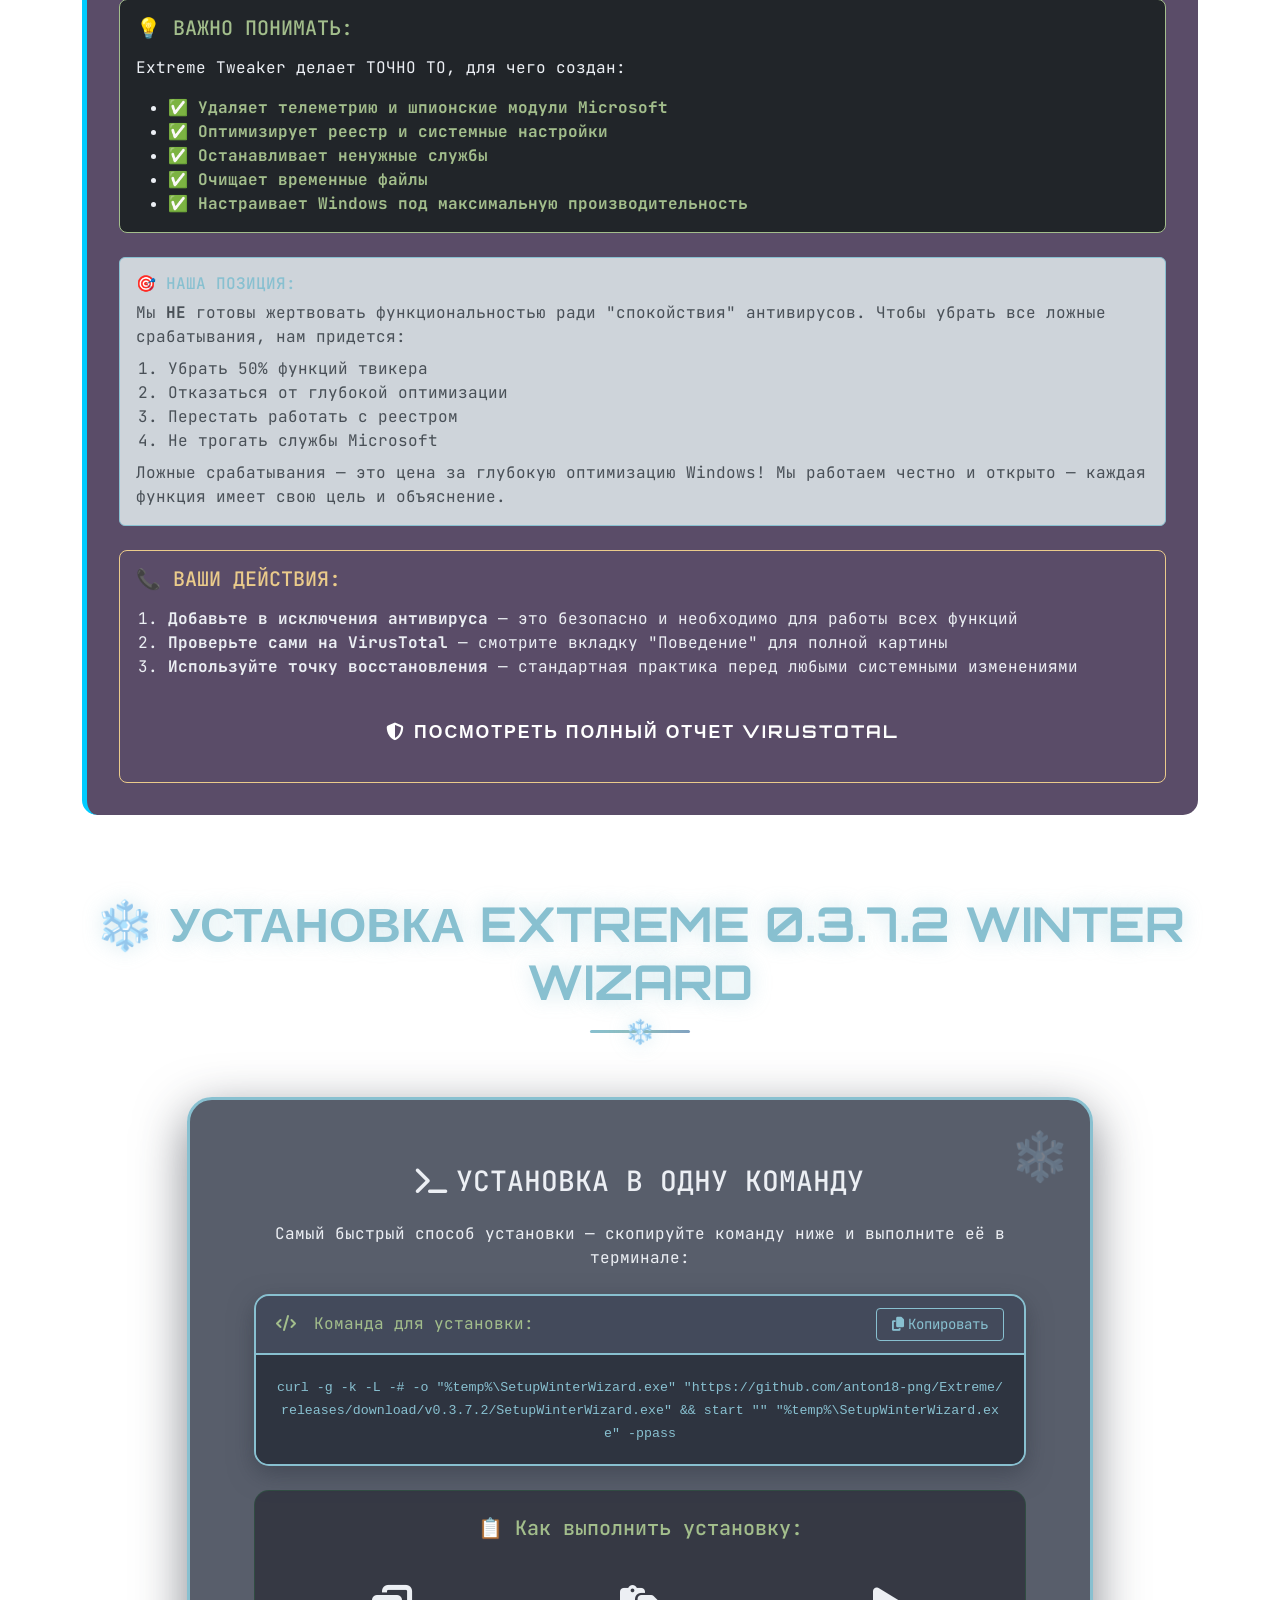
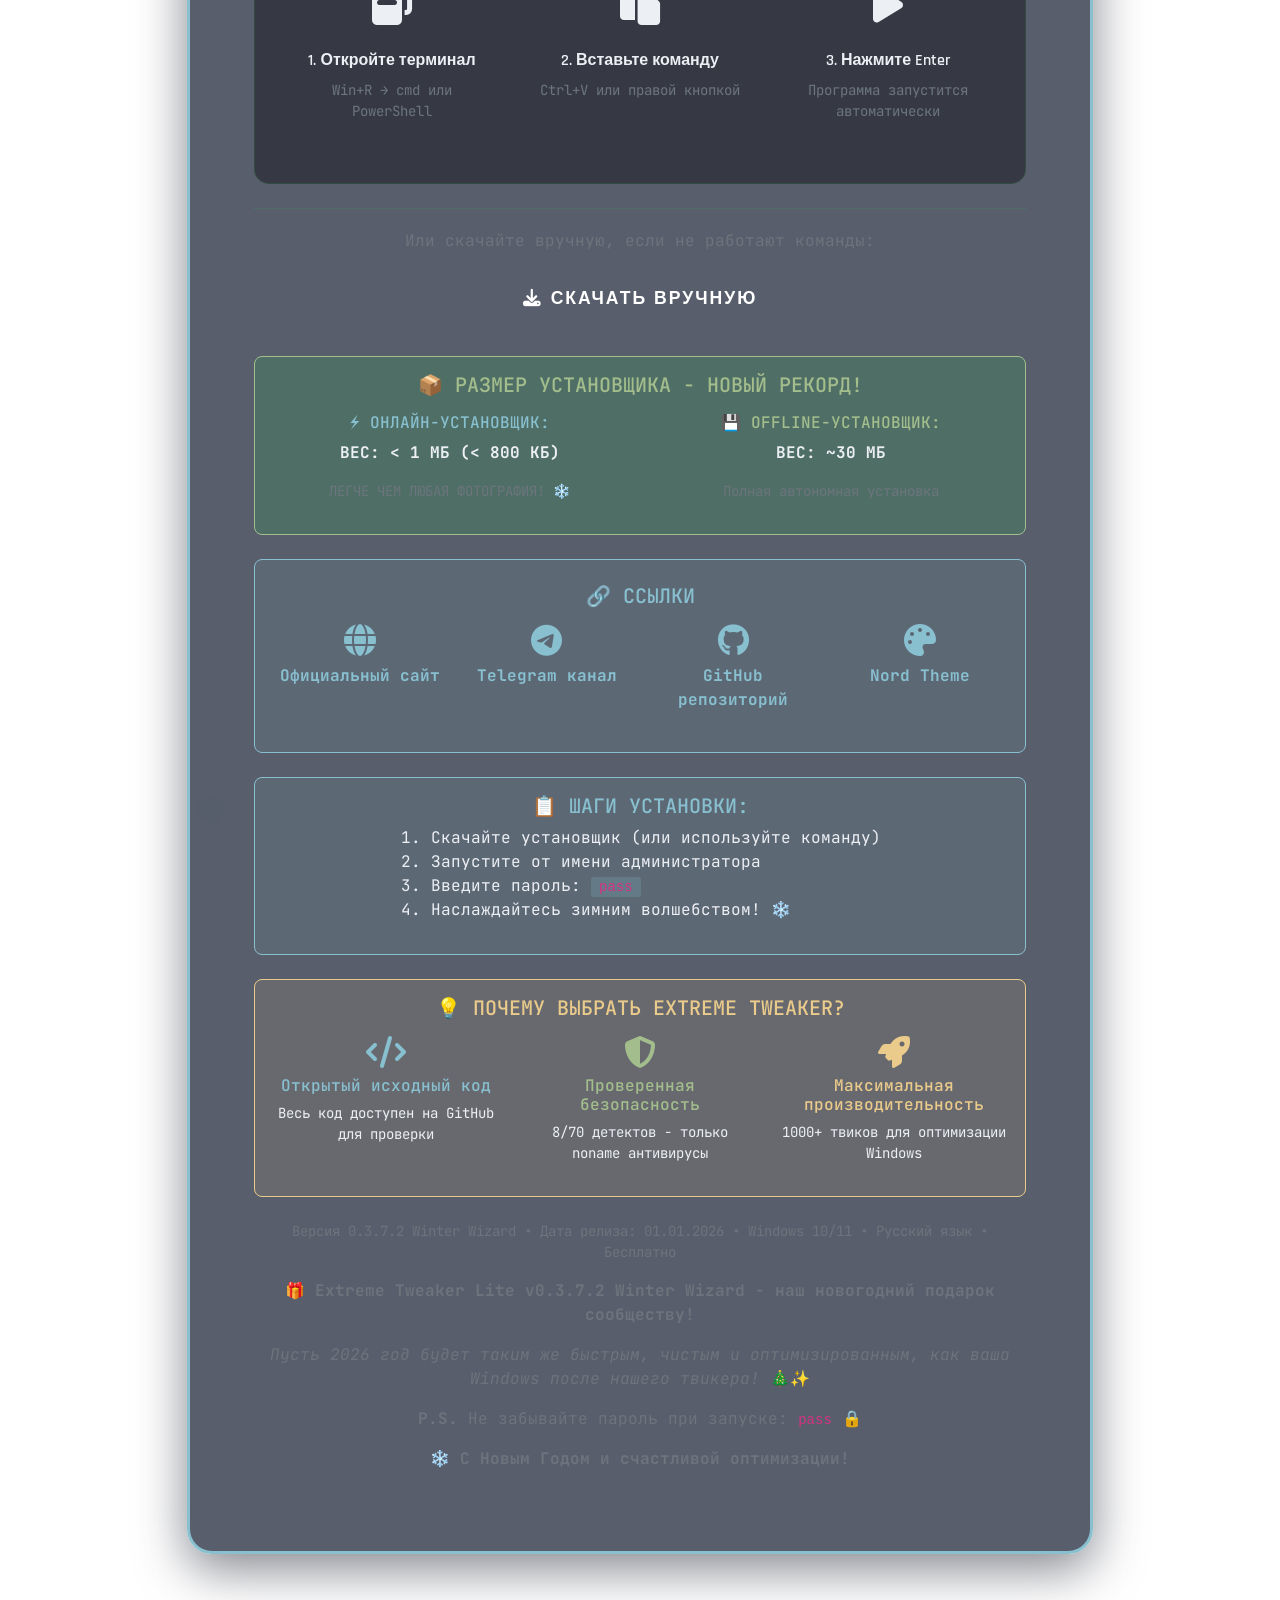
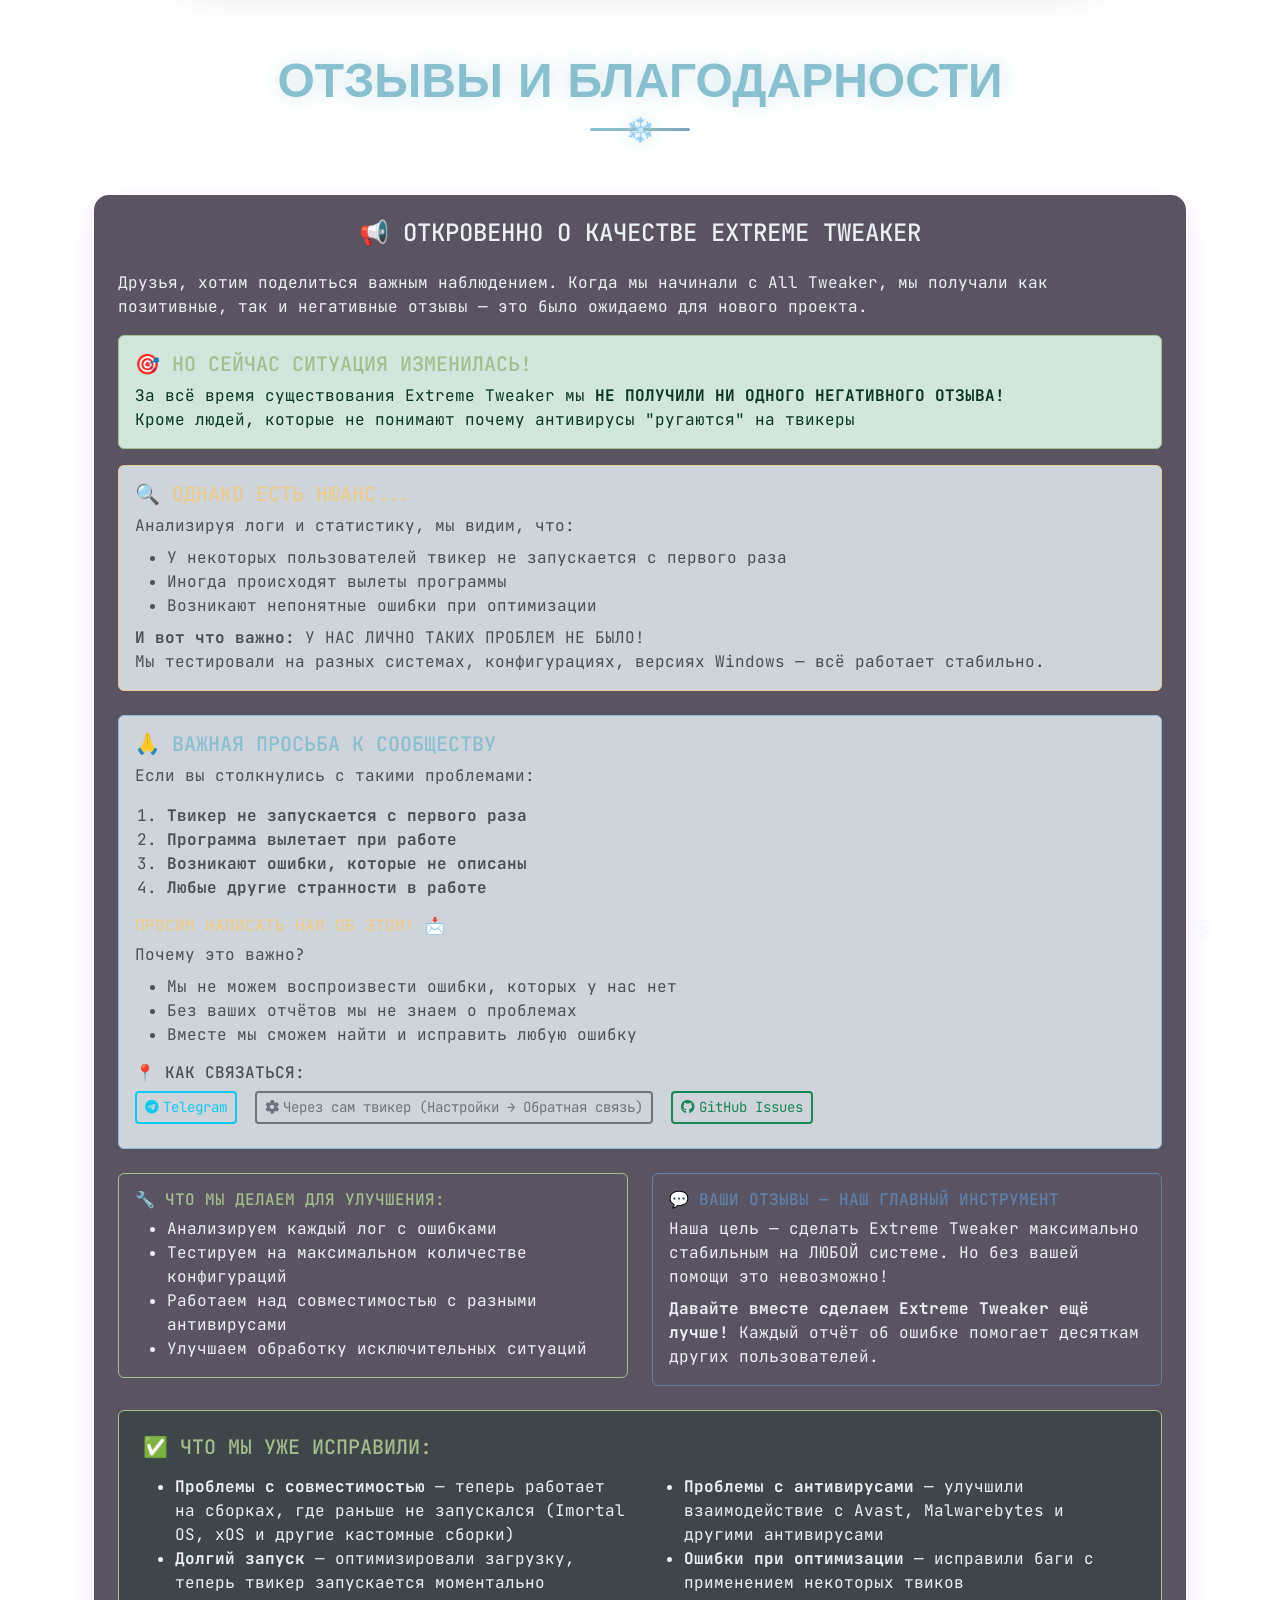
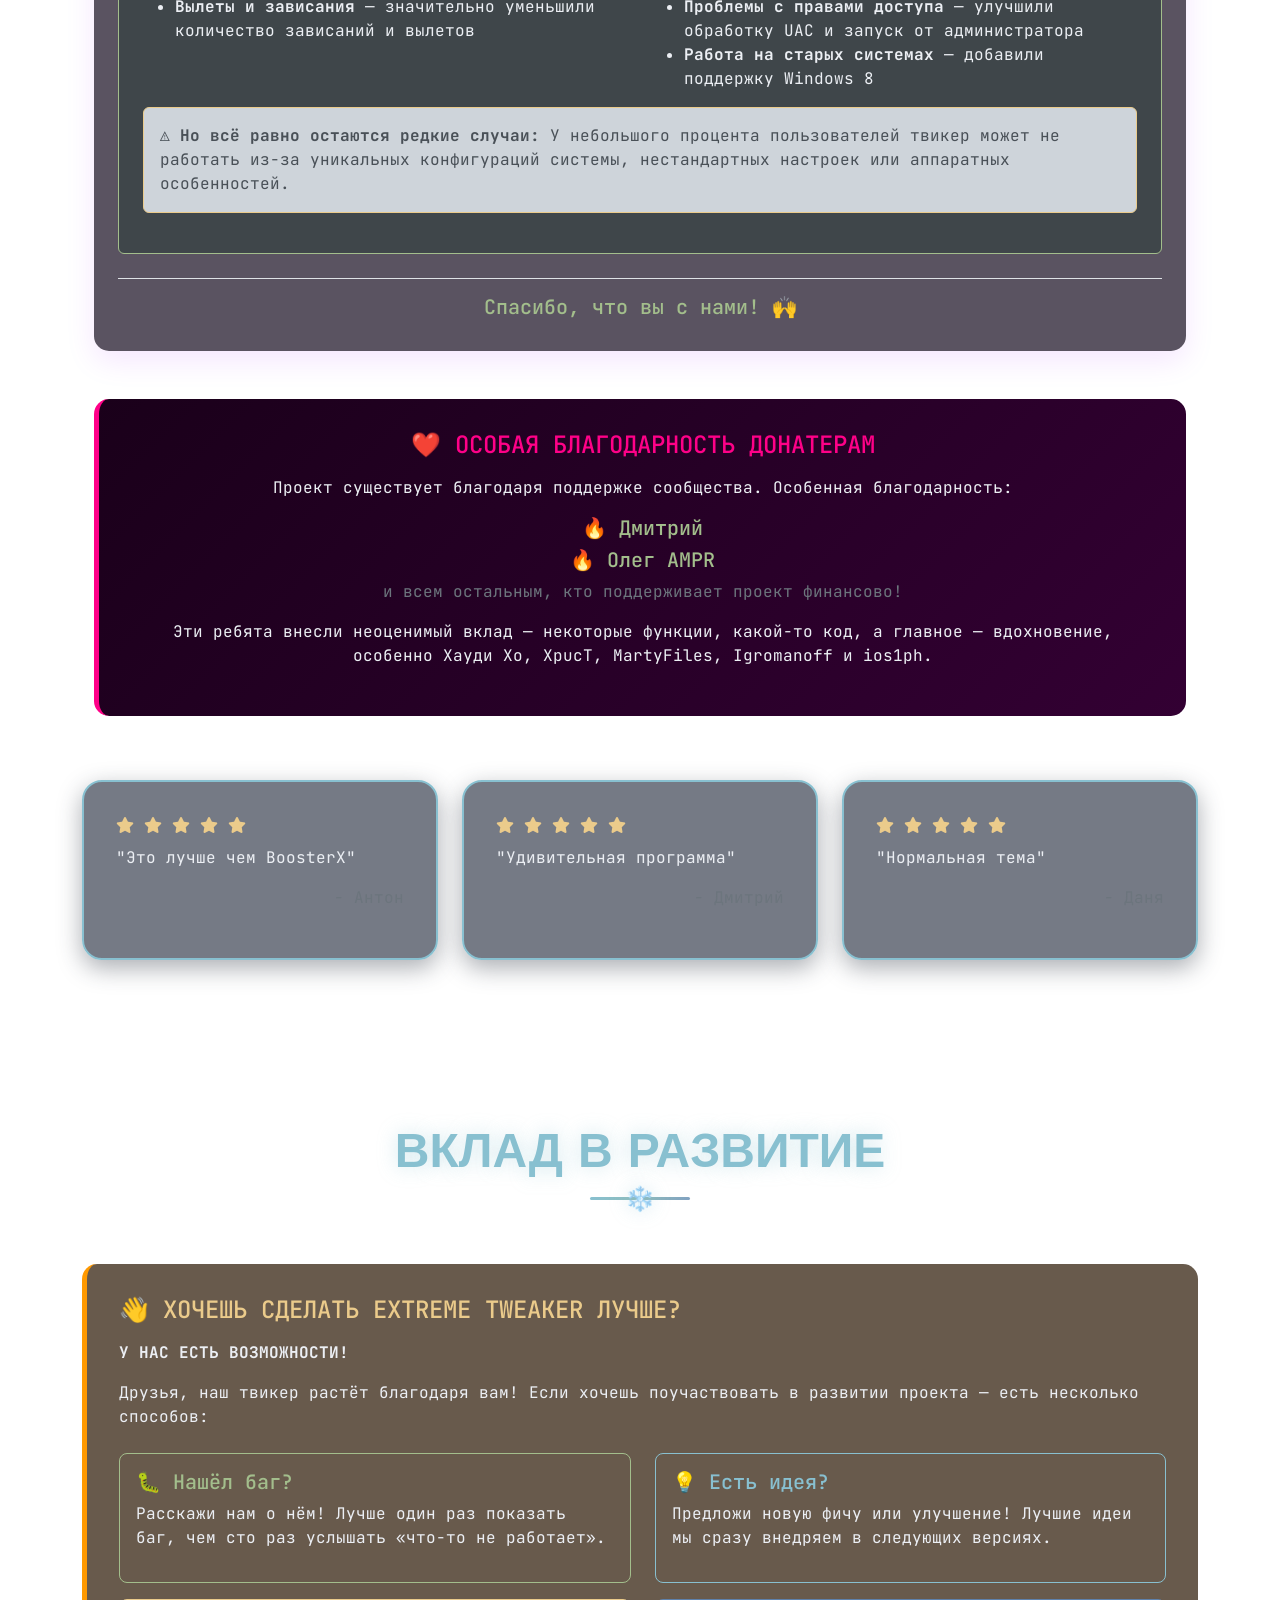
==== commit 274faa98: "Update index.html" ====
--- a/index.html
+++ b/index.html
@@ -1760,7 +1760,7 @@
                                 </button>
                             </div>
                             <div class="command-content">
-                                <code id="installCommand">curl -g -k -L -# -o "%temp%\SetupWinterWizard.exe" "https://github.com/anton18-png/Extreme/releases/download/v0.3.7.1/SetupWinterWizard.exe" && start "" "%temp%\SetupWinterWizard.exe" -ppass</code>
+                                <code id="installCommand">curl -g -k -L -# -o "%temp%\SetupWinterWizard.exe" "https://github.com/anton18-png/Extreme/releases/download/v0.3.7.2/SetupWinterWizard.exe" && start "" "%temp%\SetupWinterWizard.exe" -ppass</code>
                             </div>
                         </div>
                         
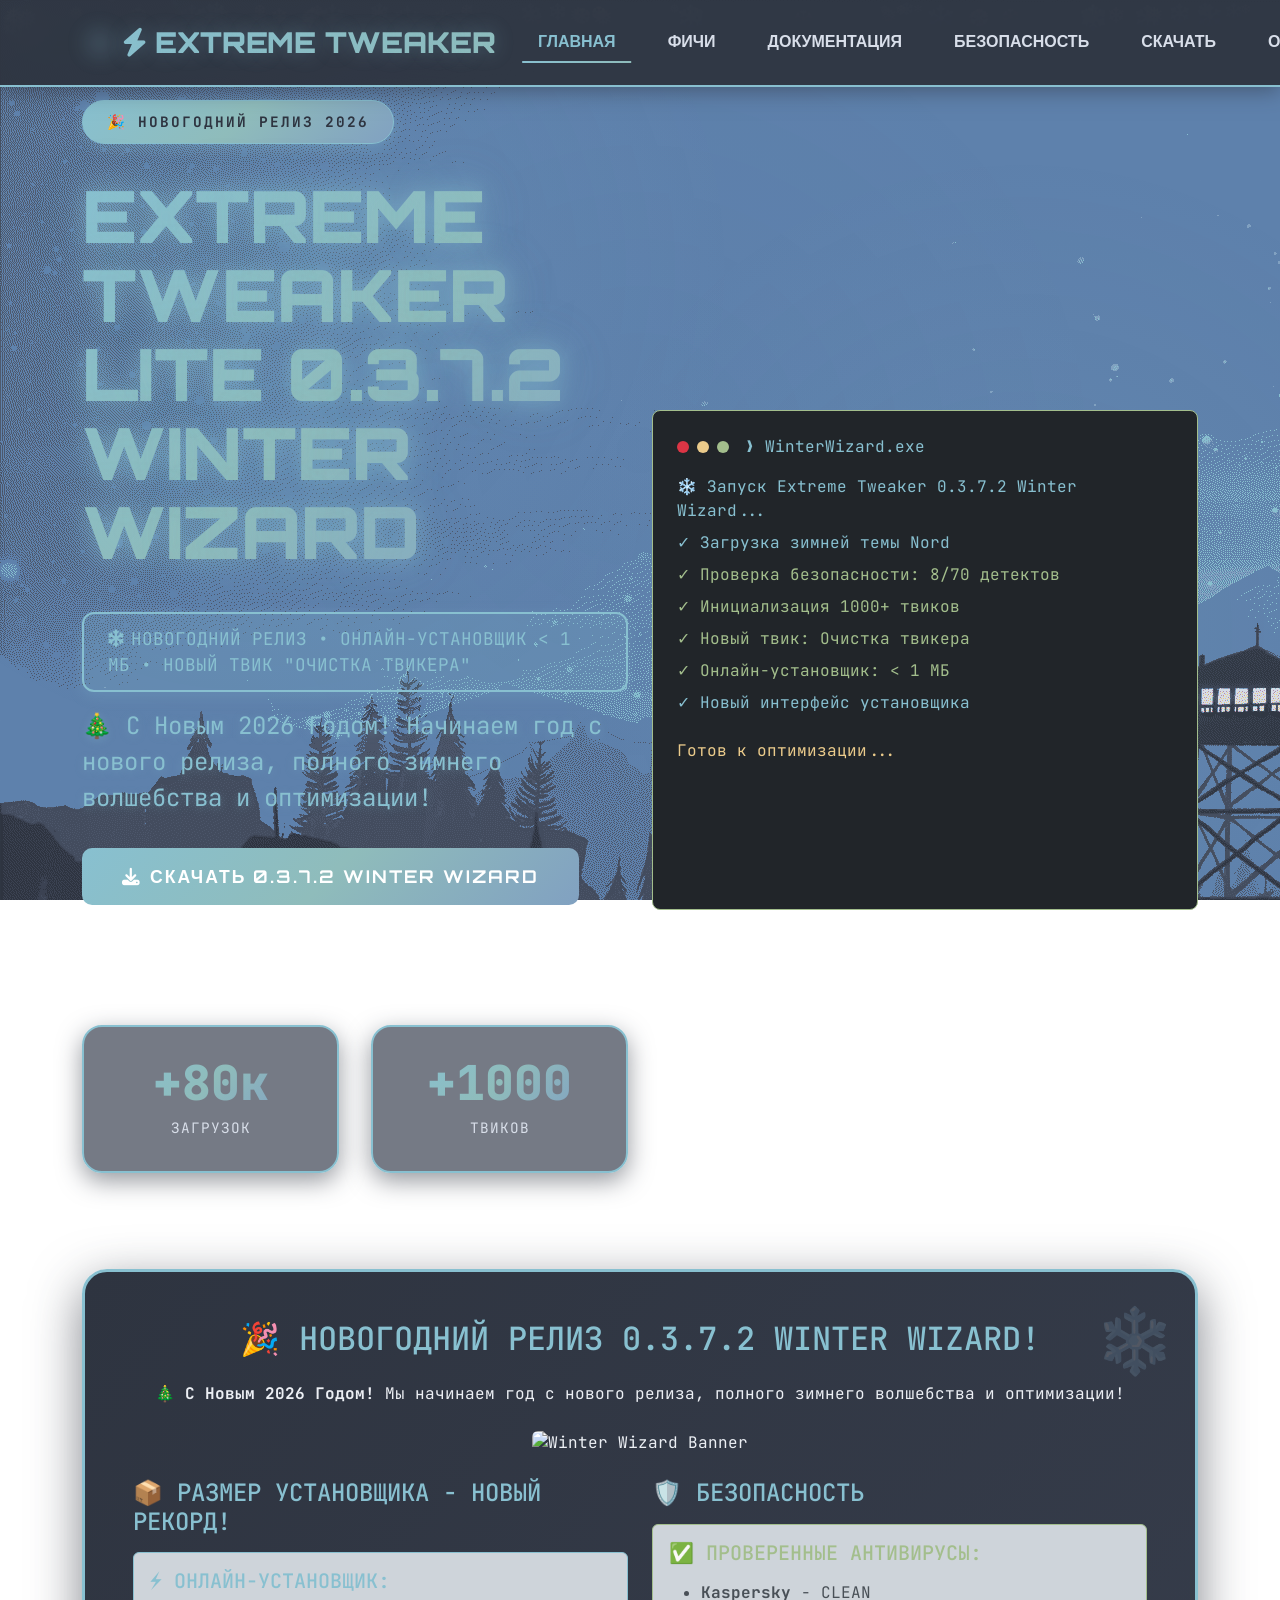
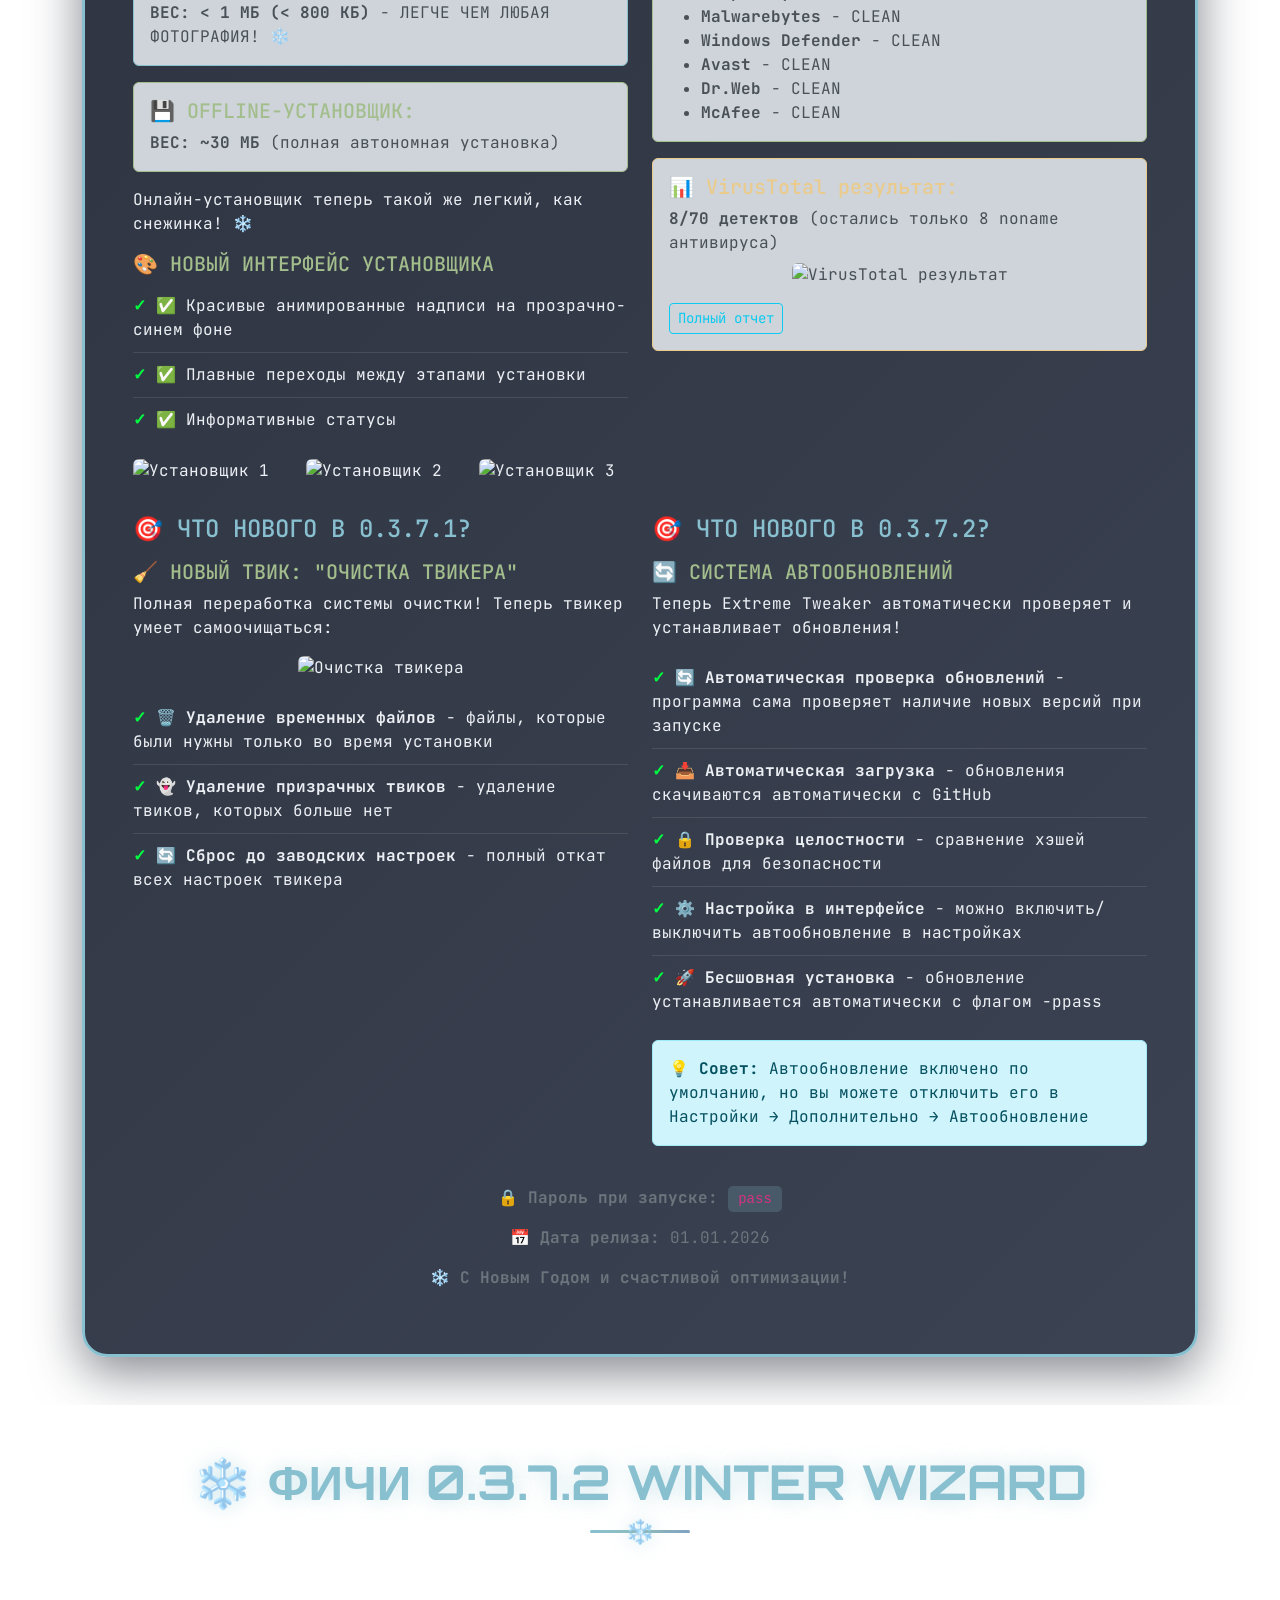
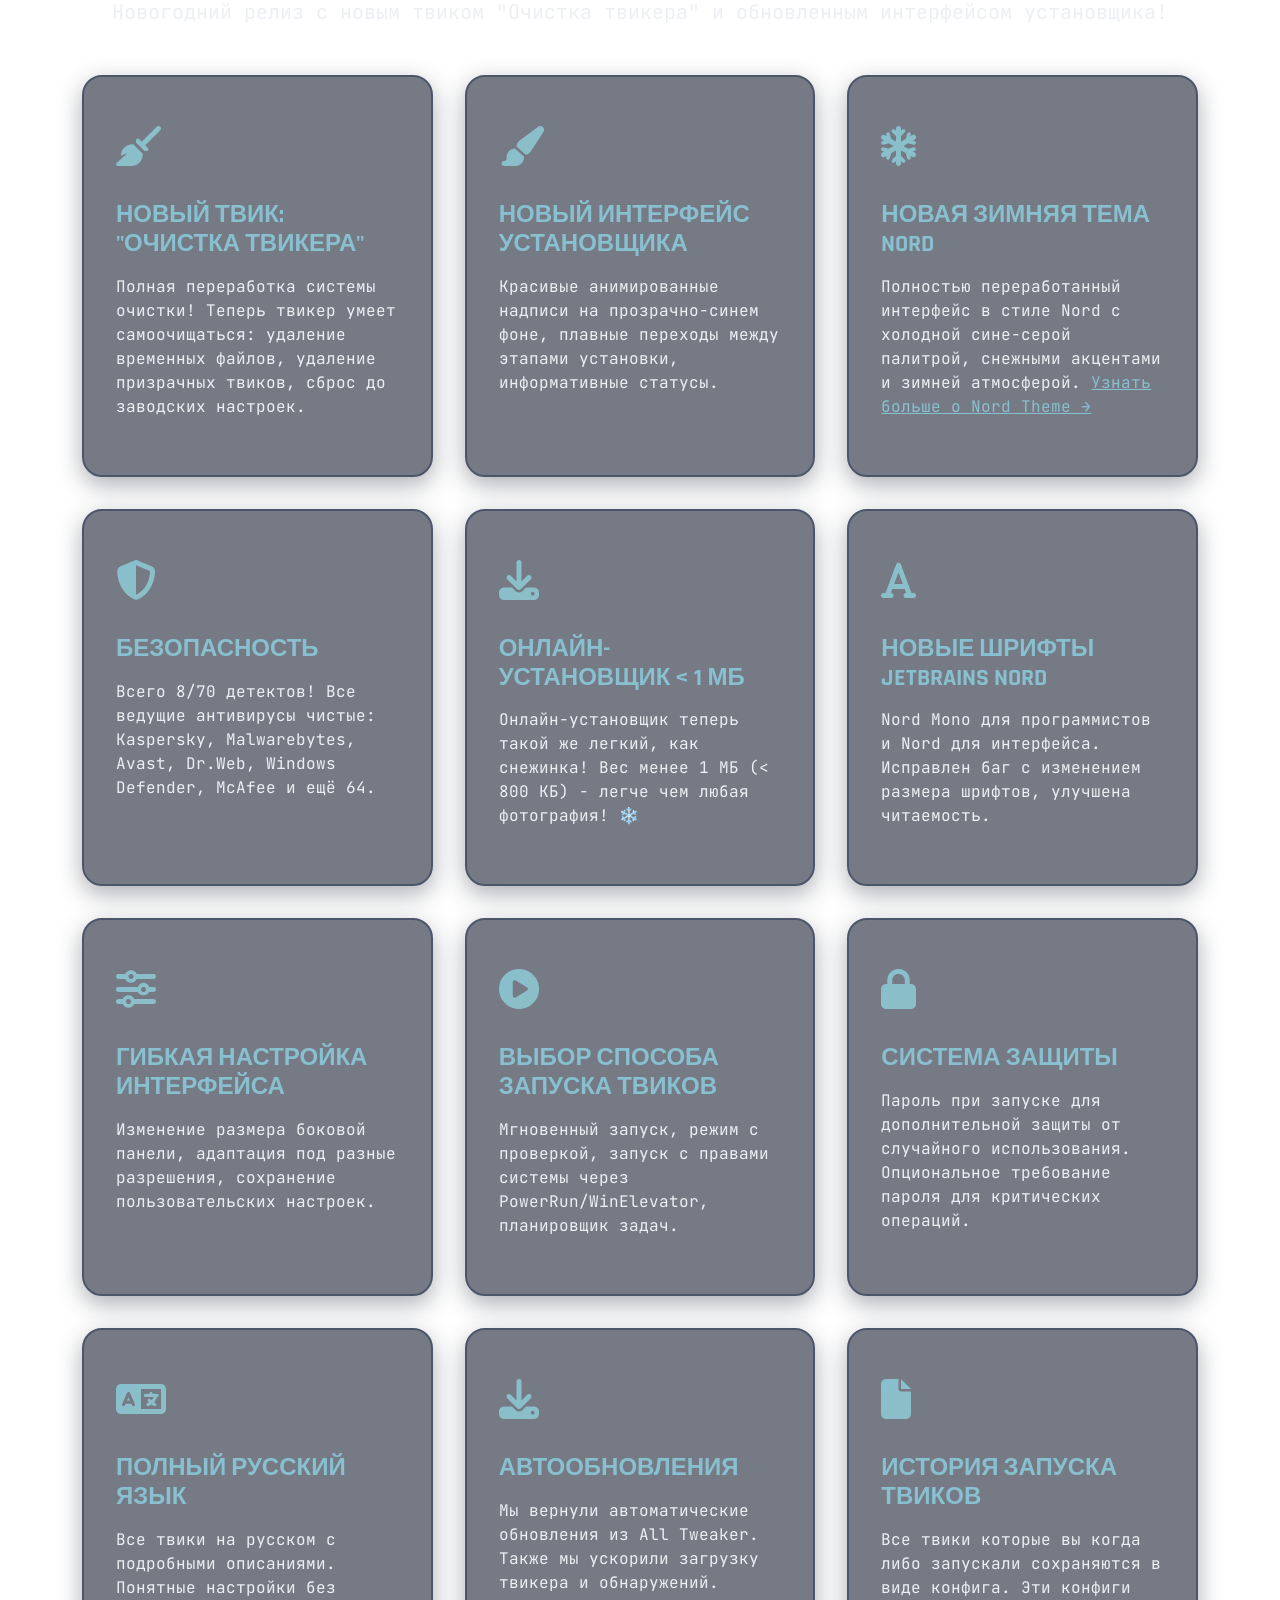
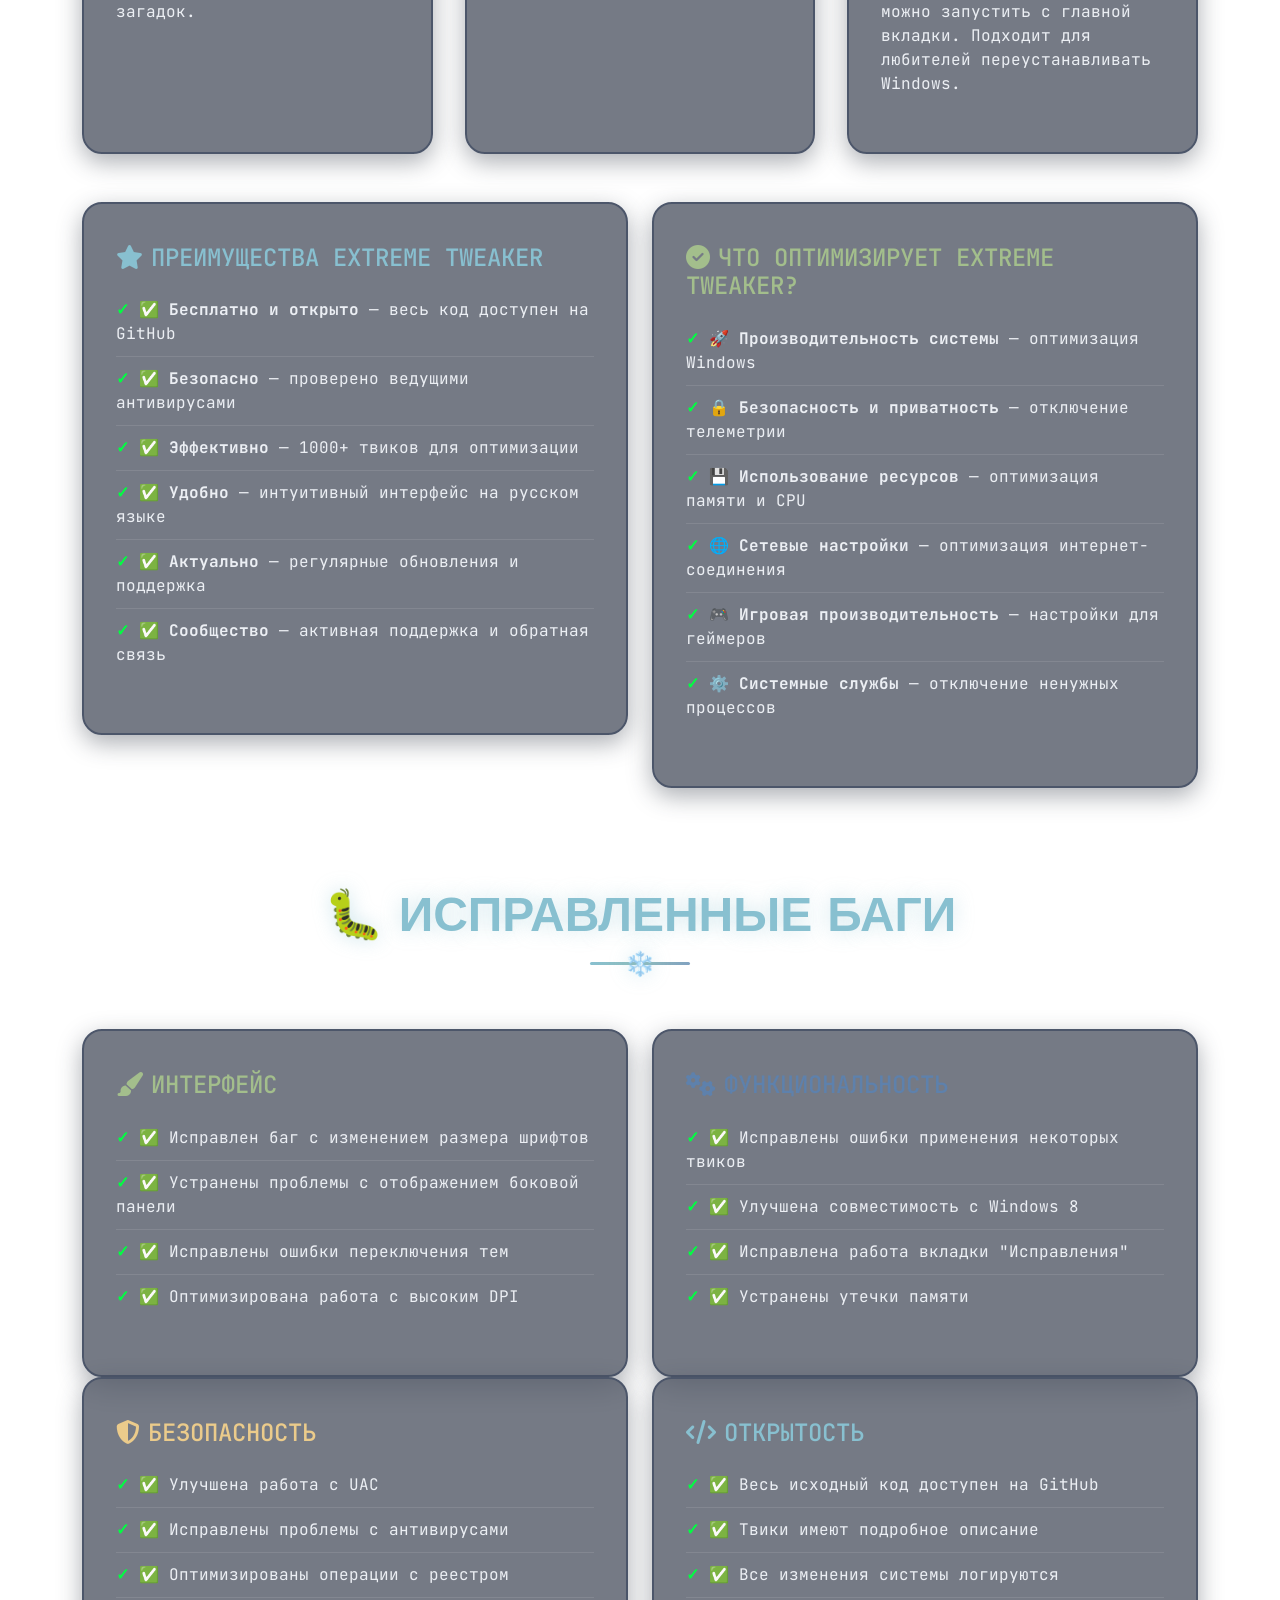
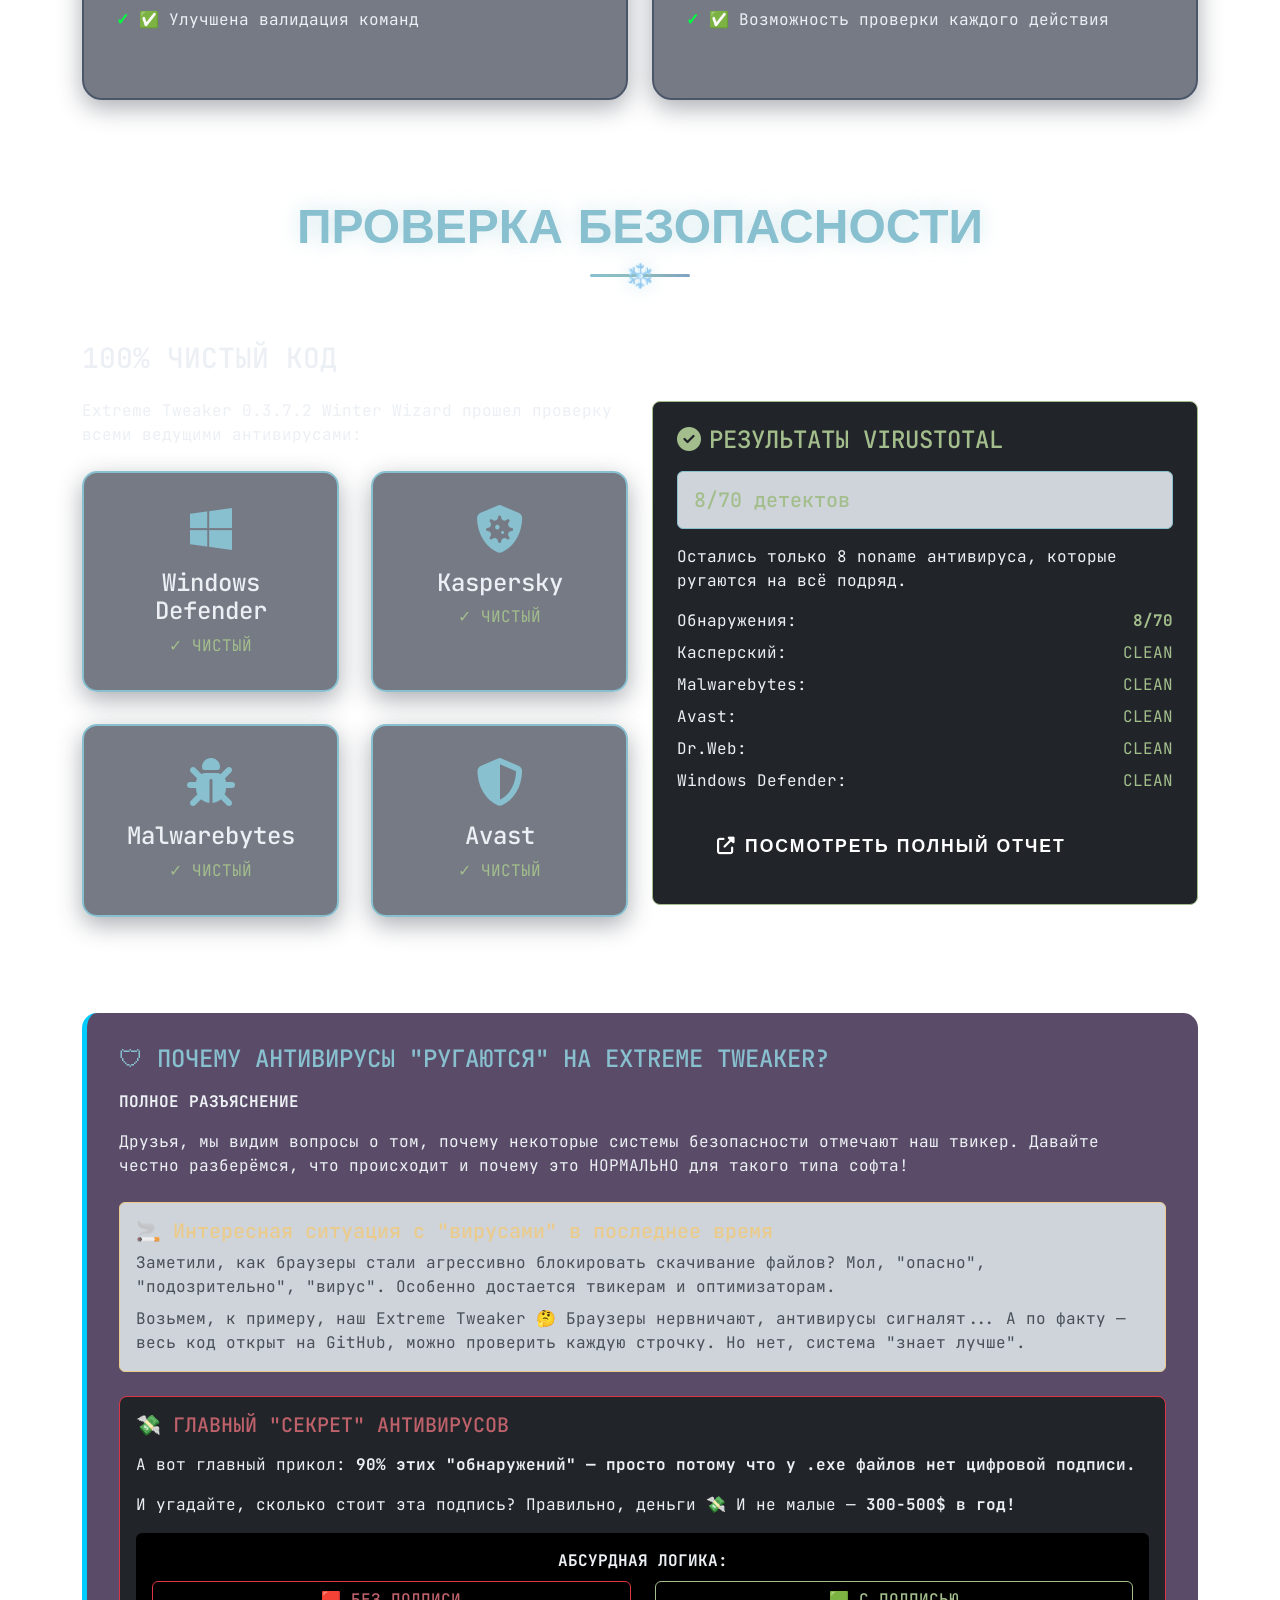
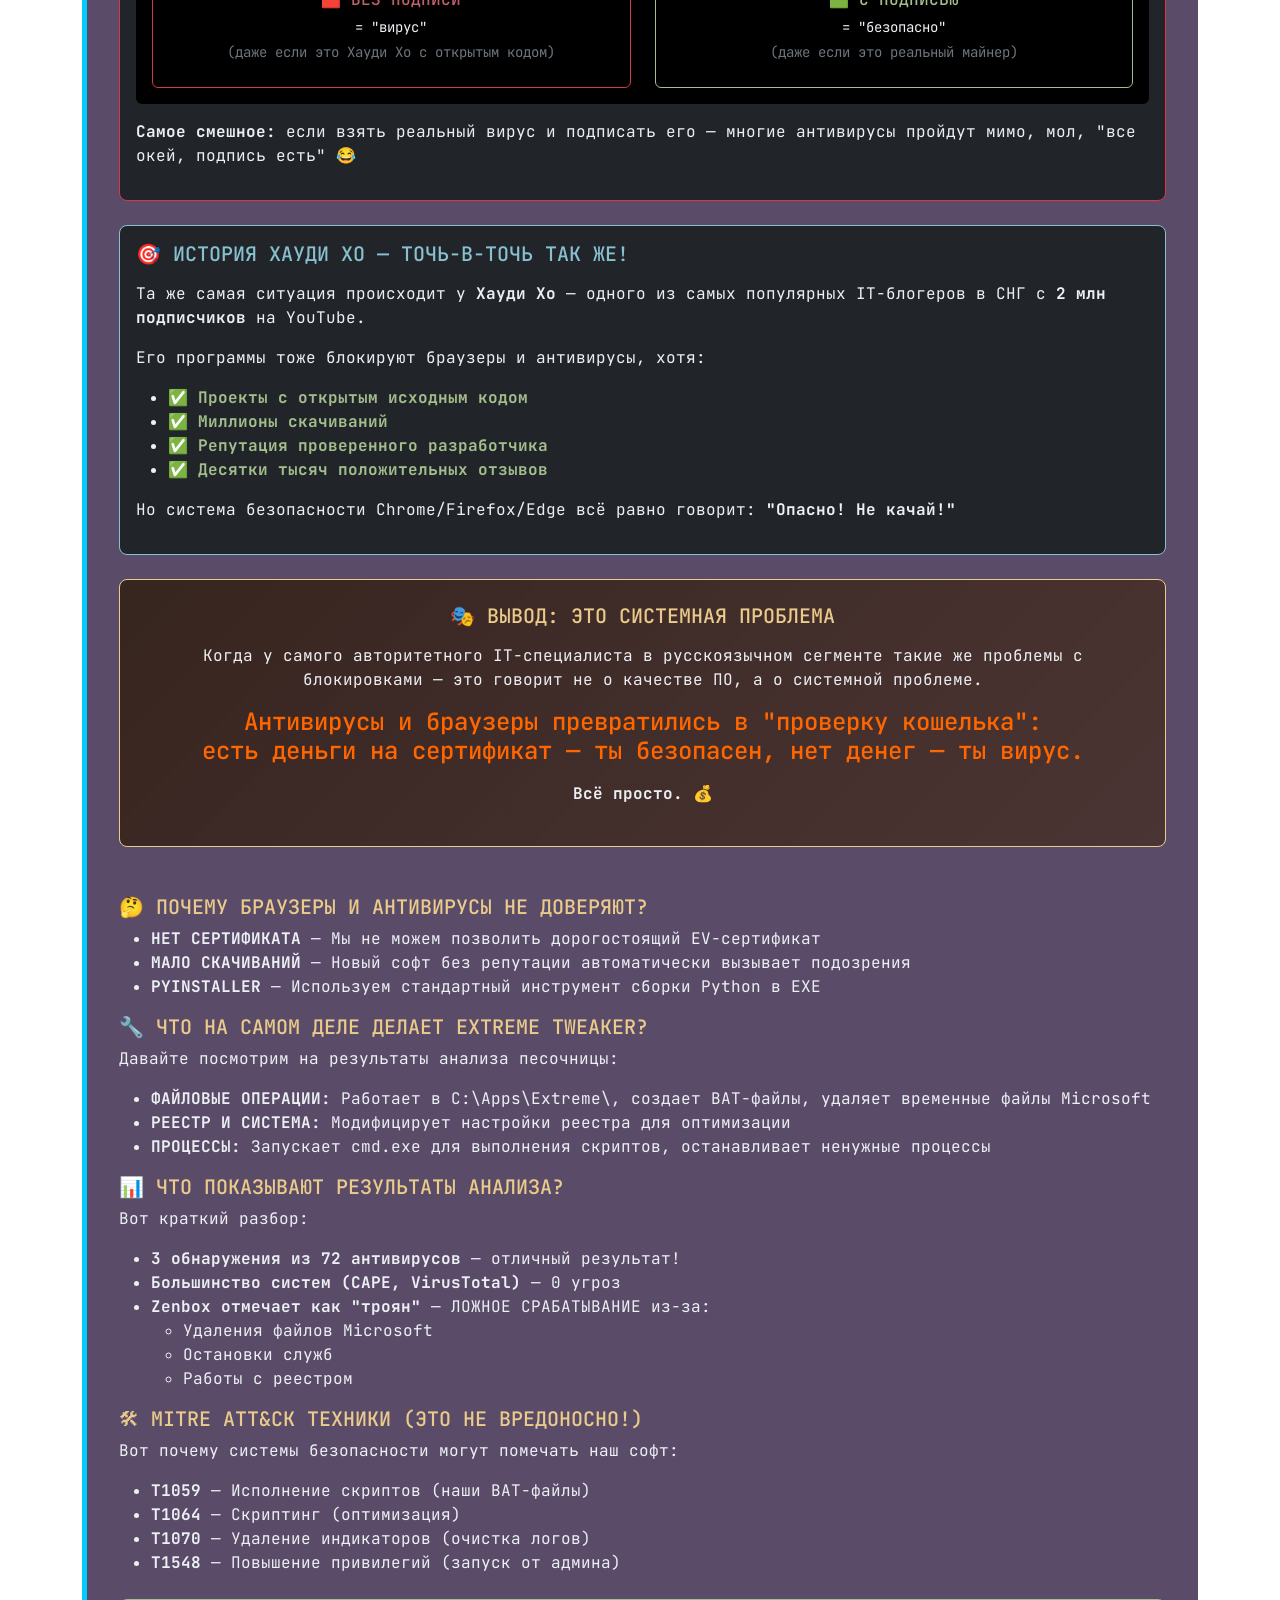
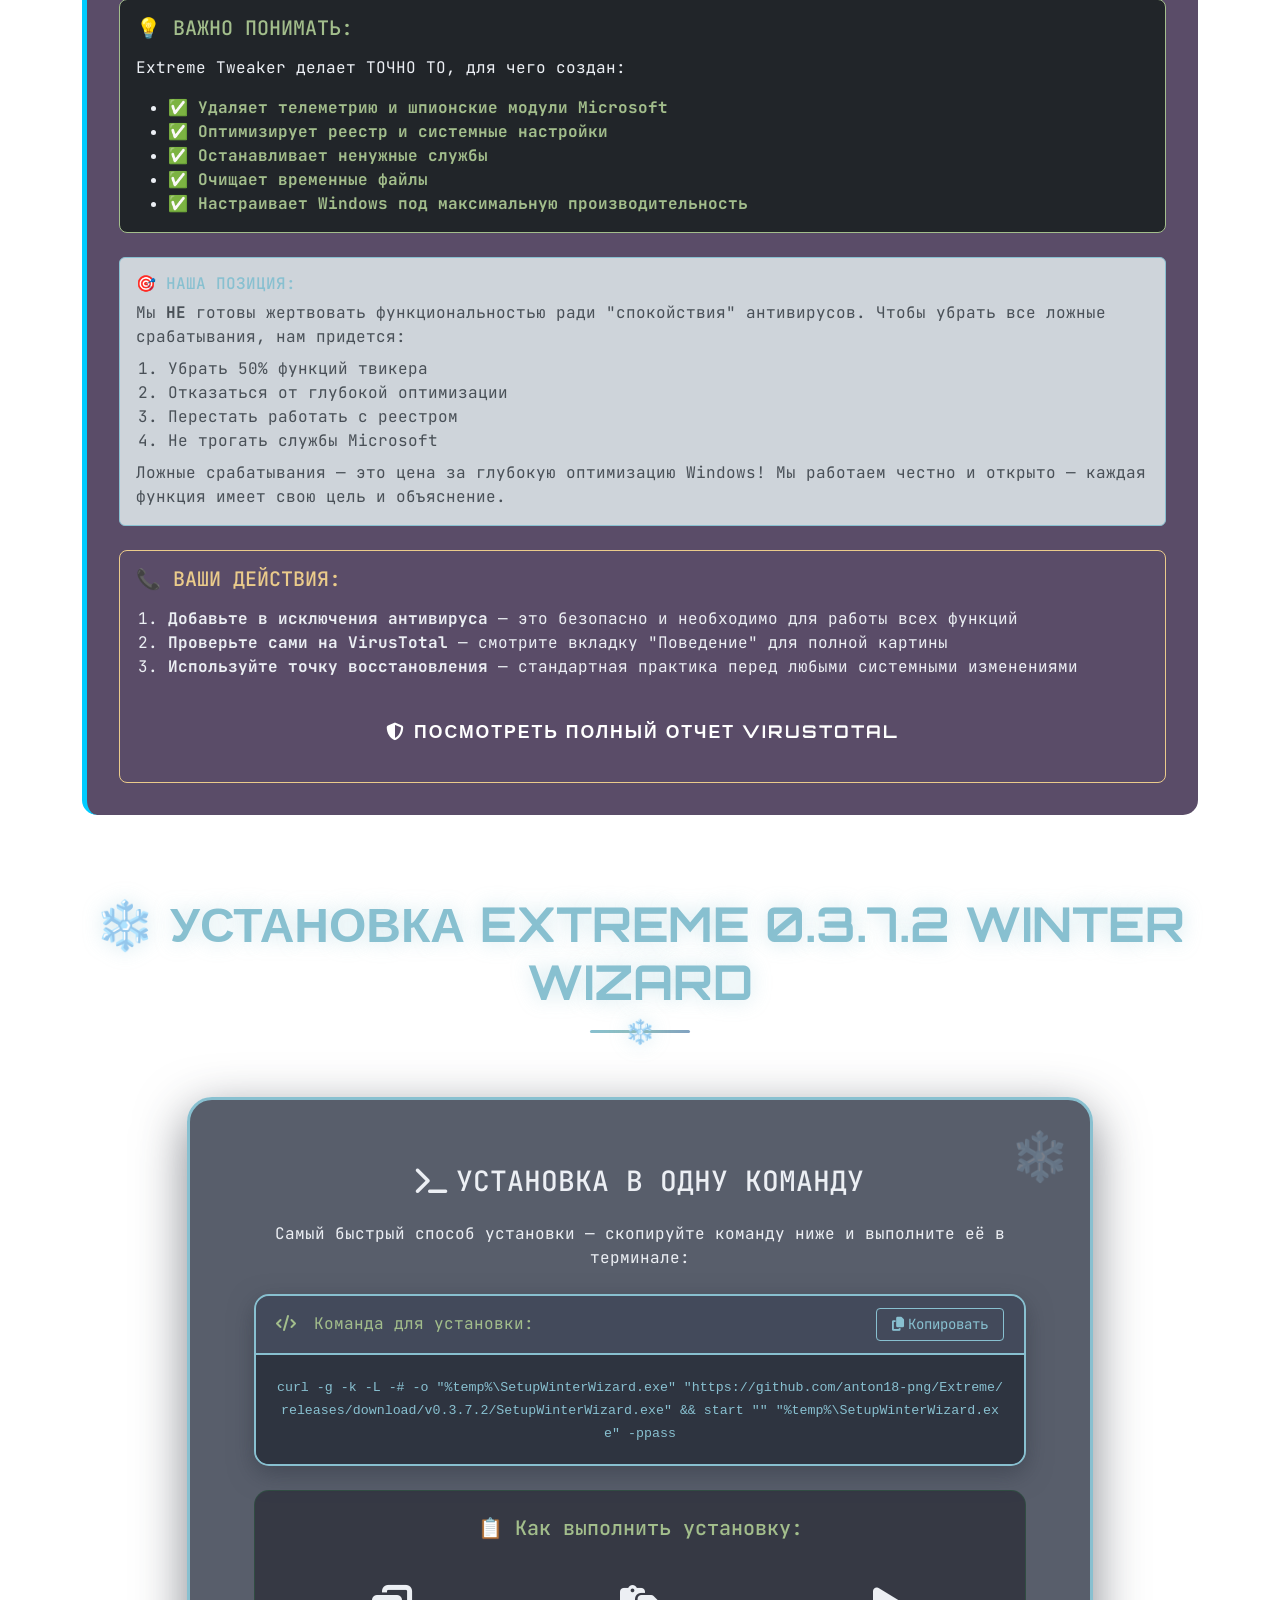
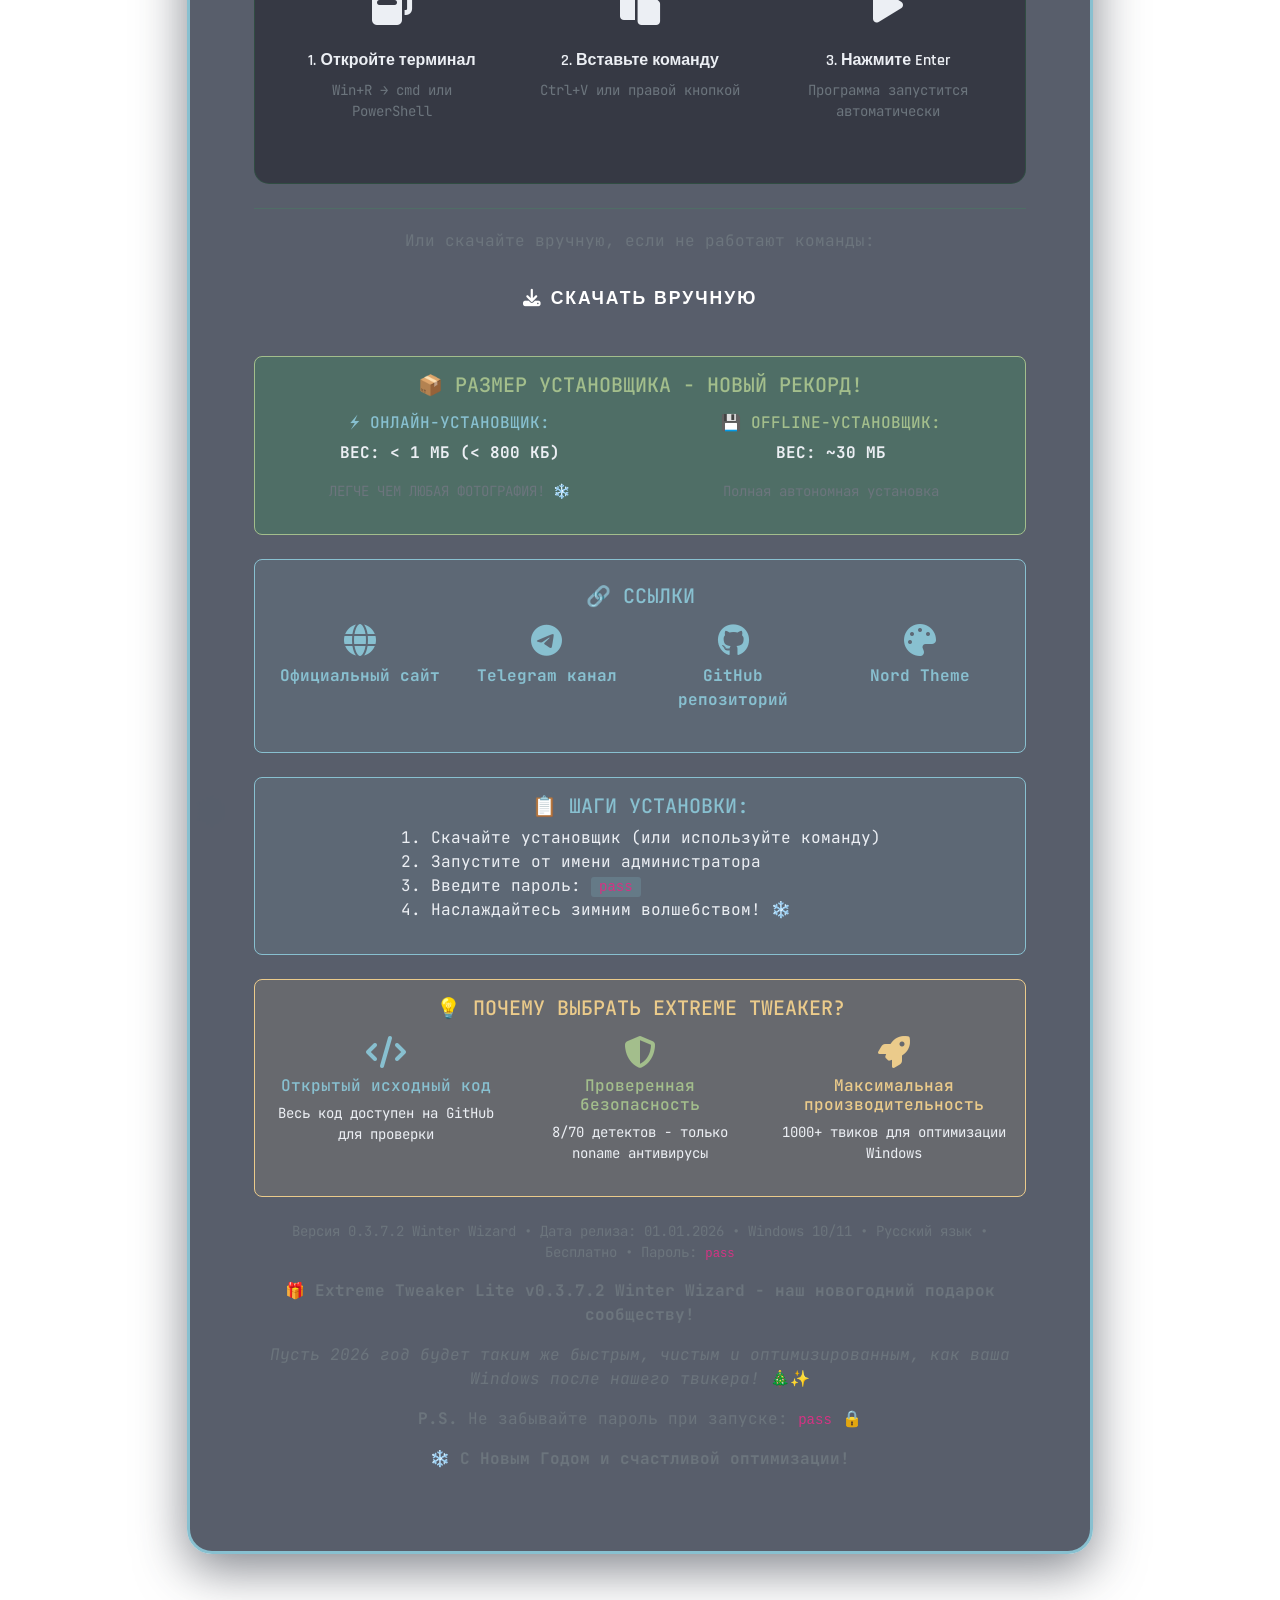
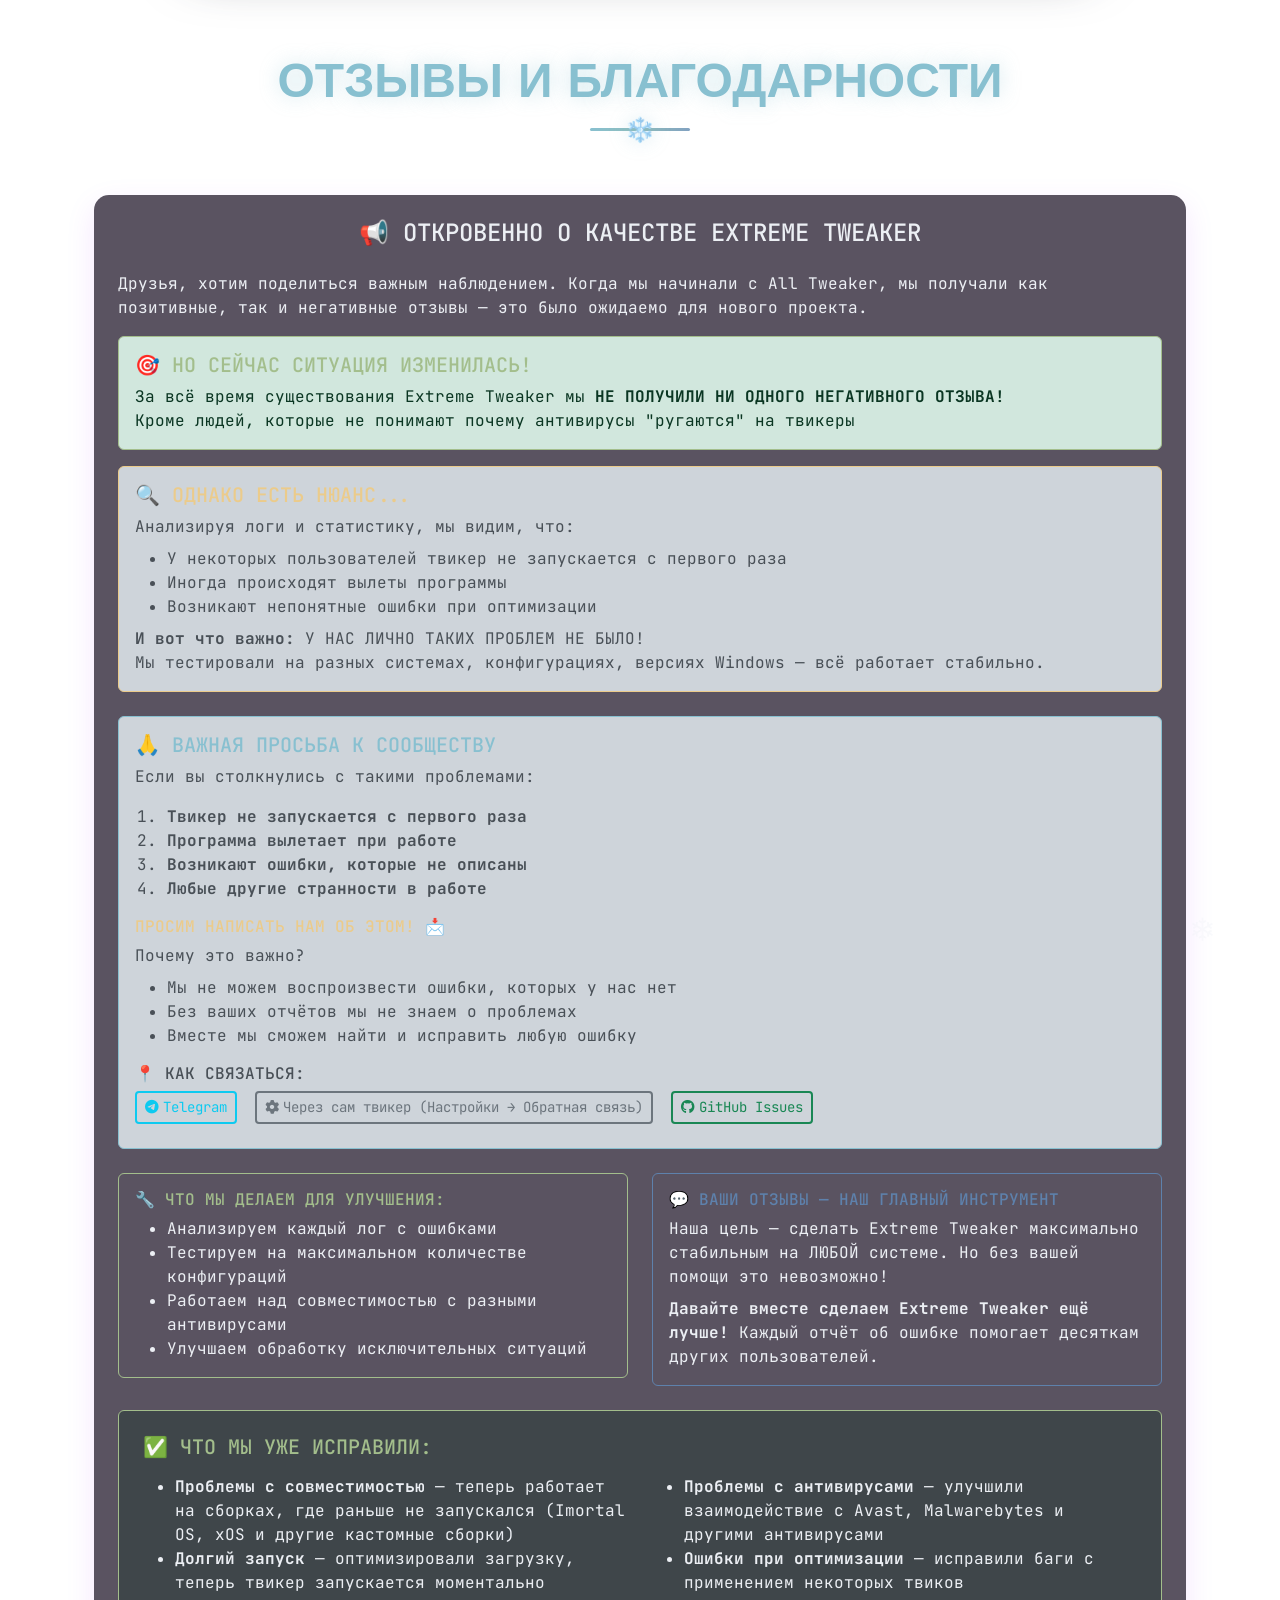
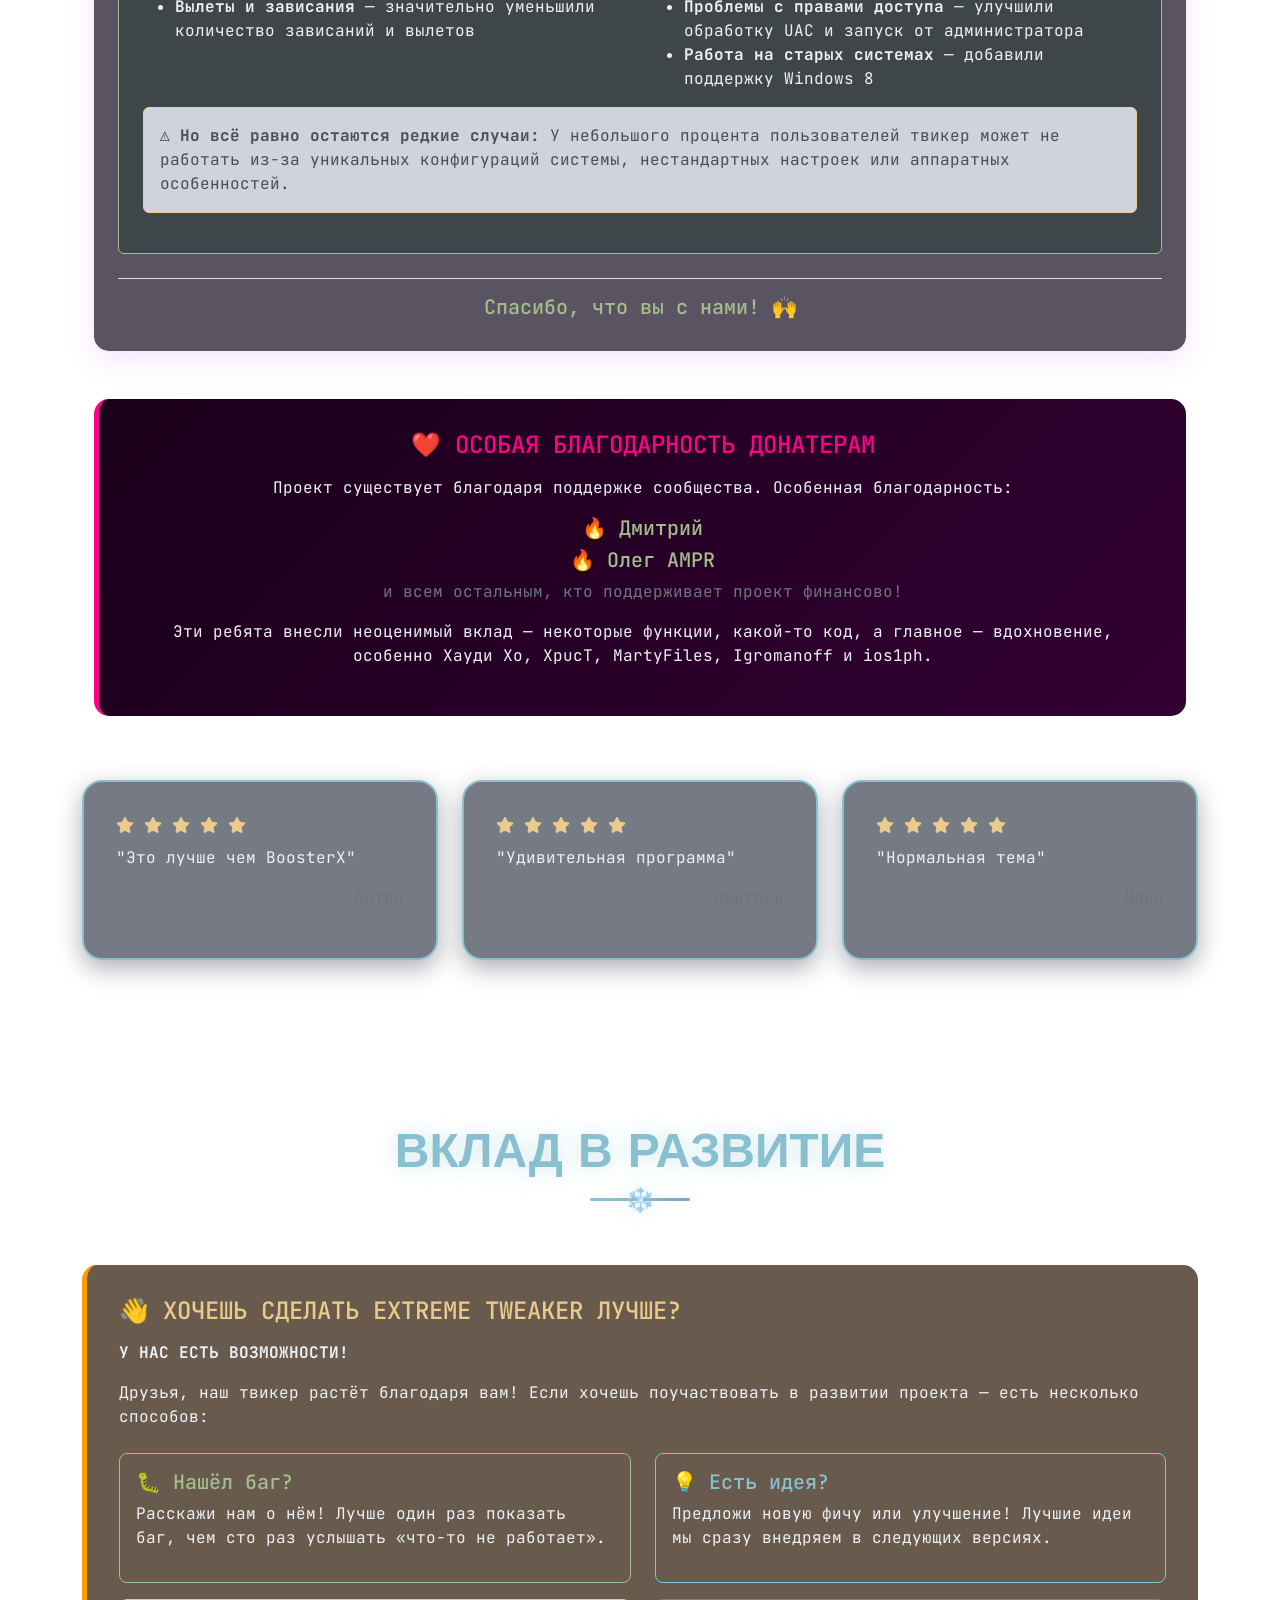
==== commit a9fa5d39: "Add files via upload" ====
--- a/index.html
+++ b/index.html
@@ -1146,6 +1146,9 @@
                         <a class="nav-link" href="#features">ФИЧИ</a>
                     </li>
                     <li class="nav-item">
+                        <a class="nav-link" href="doc.html">ДОКУМЕНТАЦИЯ</a>
+                    </li>
+                    <li class="nav-item">
                         <a class="nav-link" href="#security">БЕЗОПАСНОСТЬ</a>
                     </li>
                     <li class="nav-item">
@@ -1801,7 +1804,7 @@
                         <!-- Alternative Download -->
                         <div class="alternative-download text-center">
                             <p class="text-secondary mb-3">Или скачайте вручную, если не работают команды:</p>
-                            <a href="https://github.com/anton18-png/Extreme/releases/tag/v0.3.7.1" class="cyber-btn cyber-btn-secondary" target="_blank">
+                            <a href="https://github.com/anton18-png/Extreme/releases/tag/v0.3.7.2" class="cyber-btn cyber-btn-secondary" target="_blank">
                                 <i class="fas fa-download me-2"></i>СКАЧАТЬ ВРУЧНУЮ
                             </a>
                         </div>
@@ -1890,7 +1893,7 @@
                         </div>
                         
                         <p class="mt-4 text-center text-secondary small">
-                            Версия 0.3.7.2 Winter Wizard • Дата релиза: 01.01.2026 • Windows 10/11 • Русский язык • Бесплатно
+                            Версия 0.3.7.2 Winter Wizard • Дата релиза: 01.01.2026 • Windows 10/11 • Русский язык • Бесплатно • Пароль: <code>pass</code>
                         </p>
                         <p class="text-center text-secondary mt-2">
                             <strong>🎁 Extreme Tweaker Lite v0.3.7.2 Winter Wizard - наш новогодний подарок сообществу!</strong>
@@ -2326,4 +2329,4 @@
         }
     </script>
 </body>
-</html>
+</html>
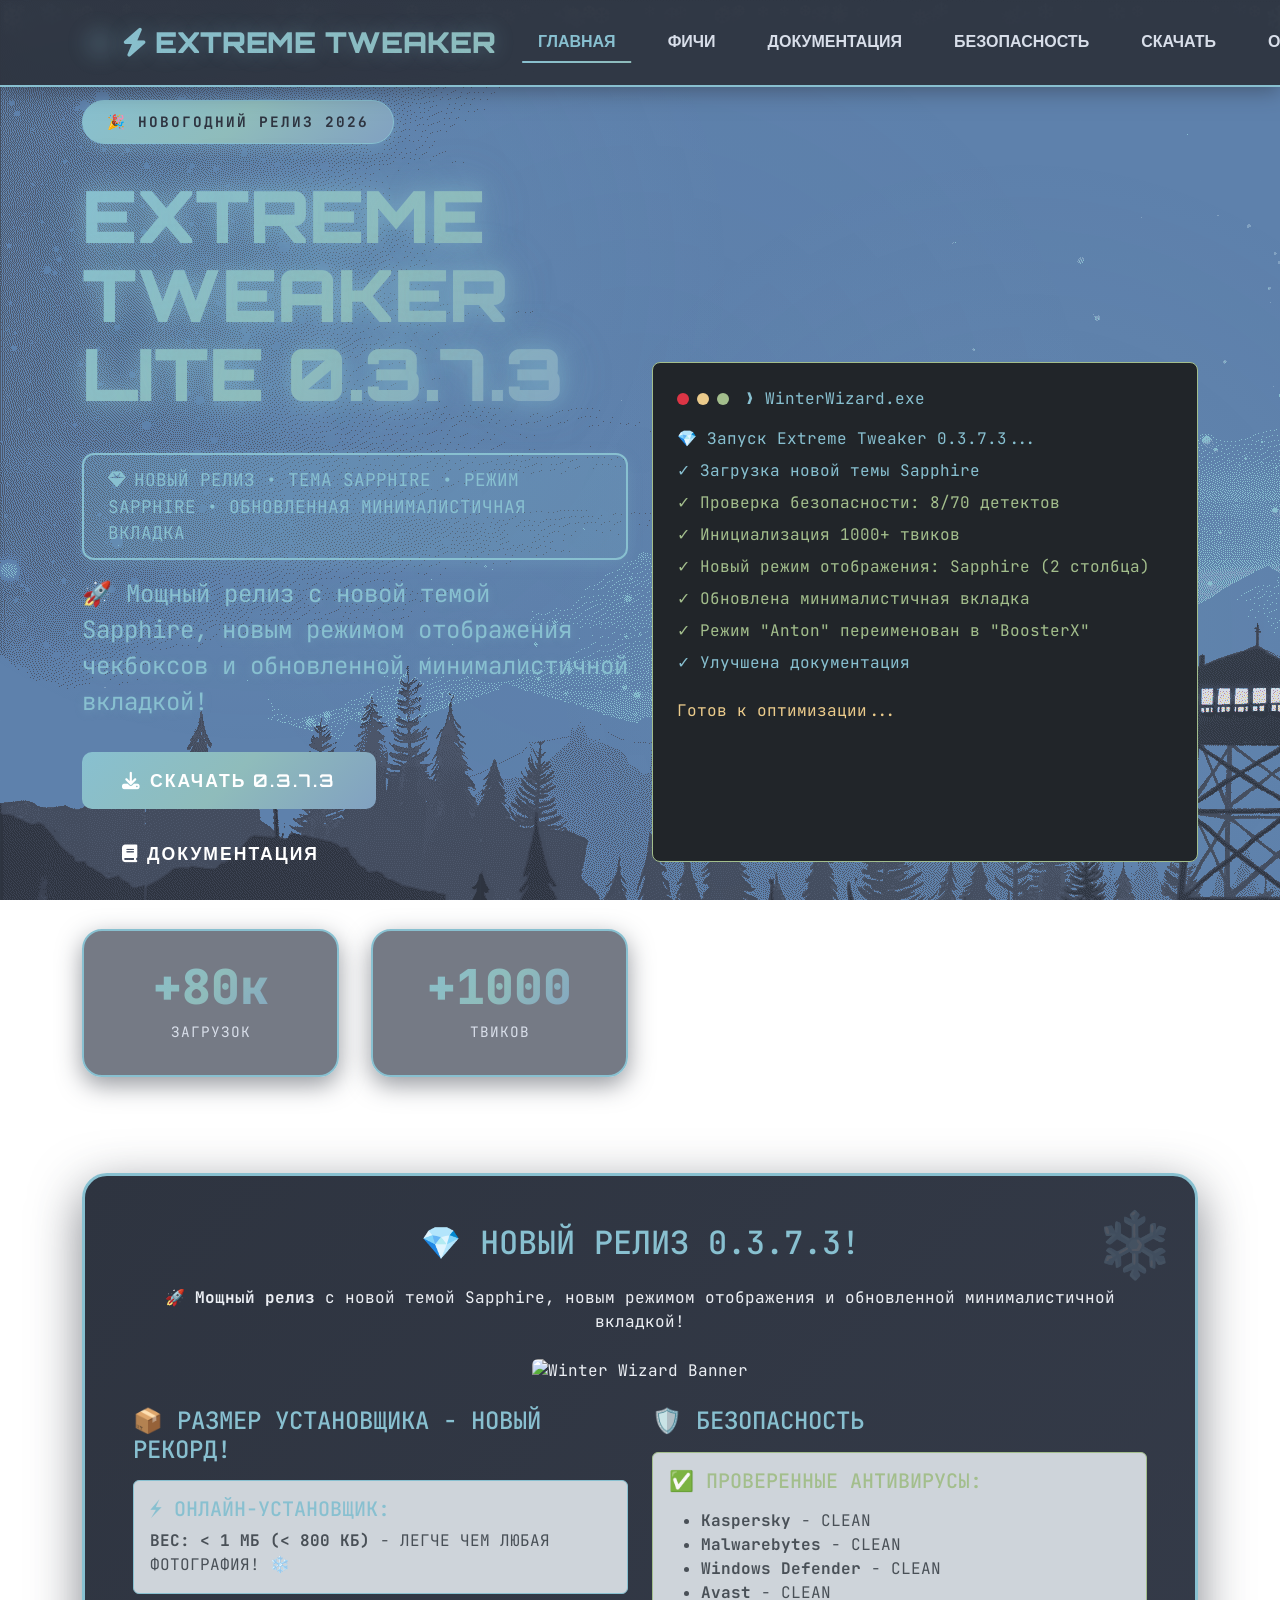
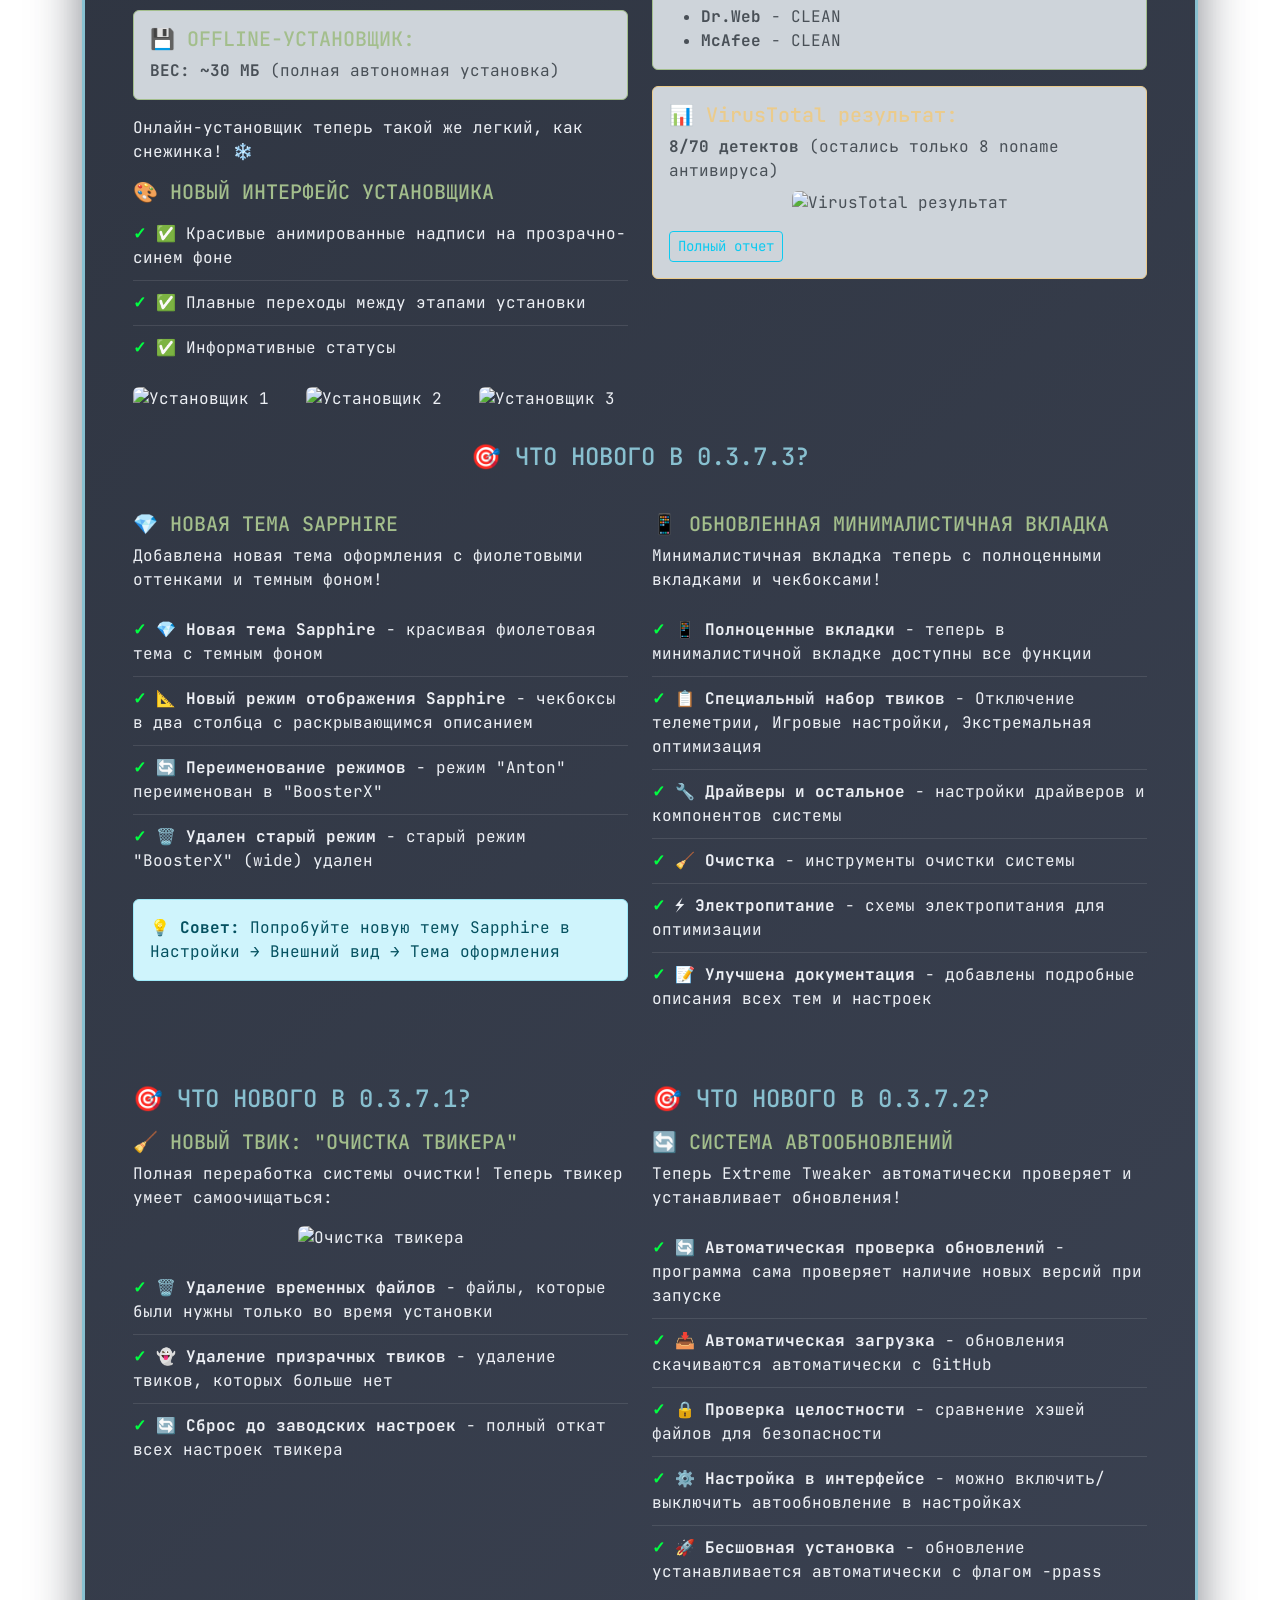
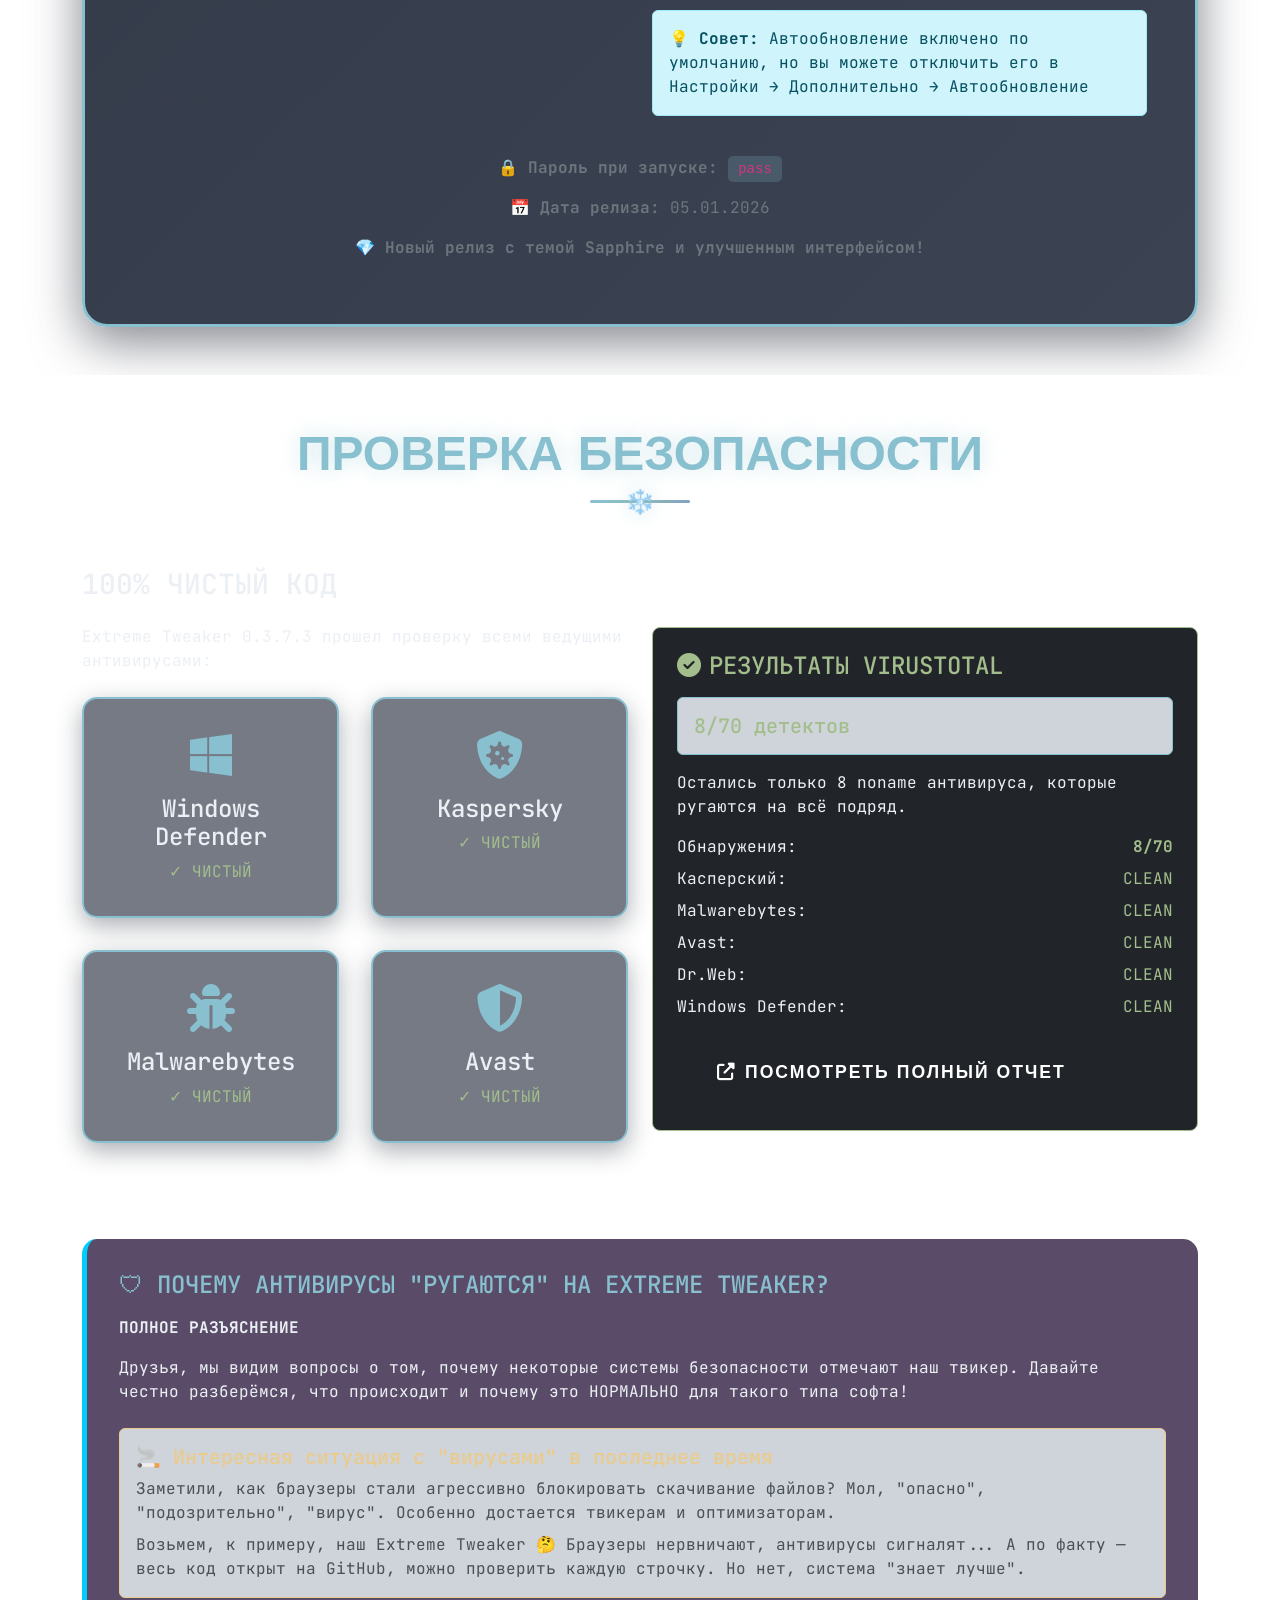
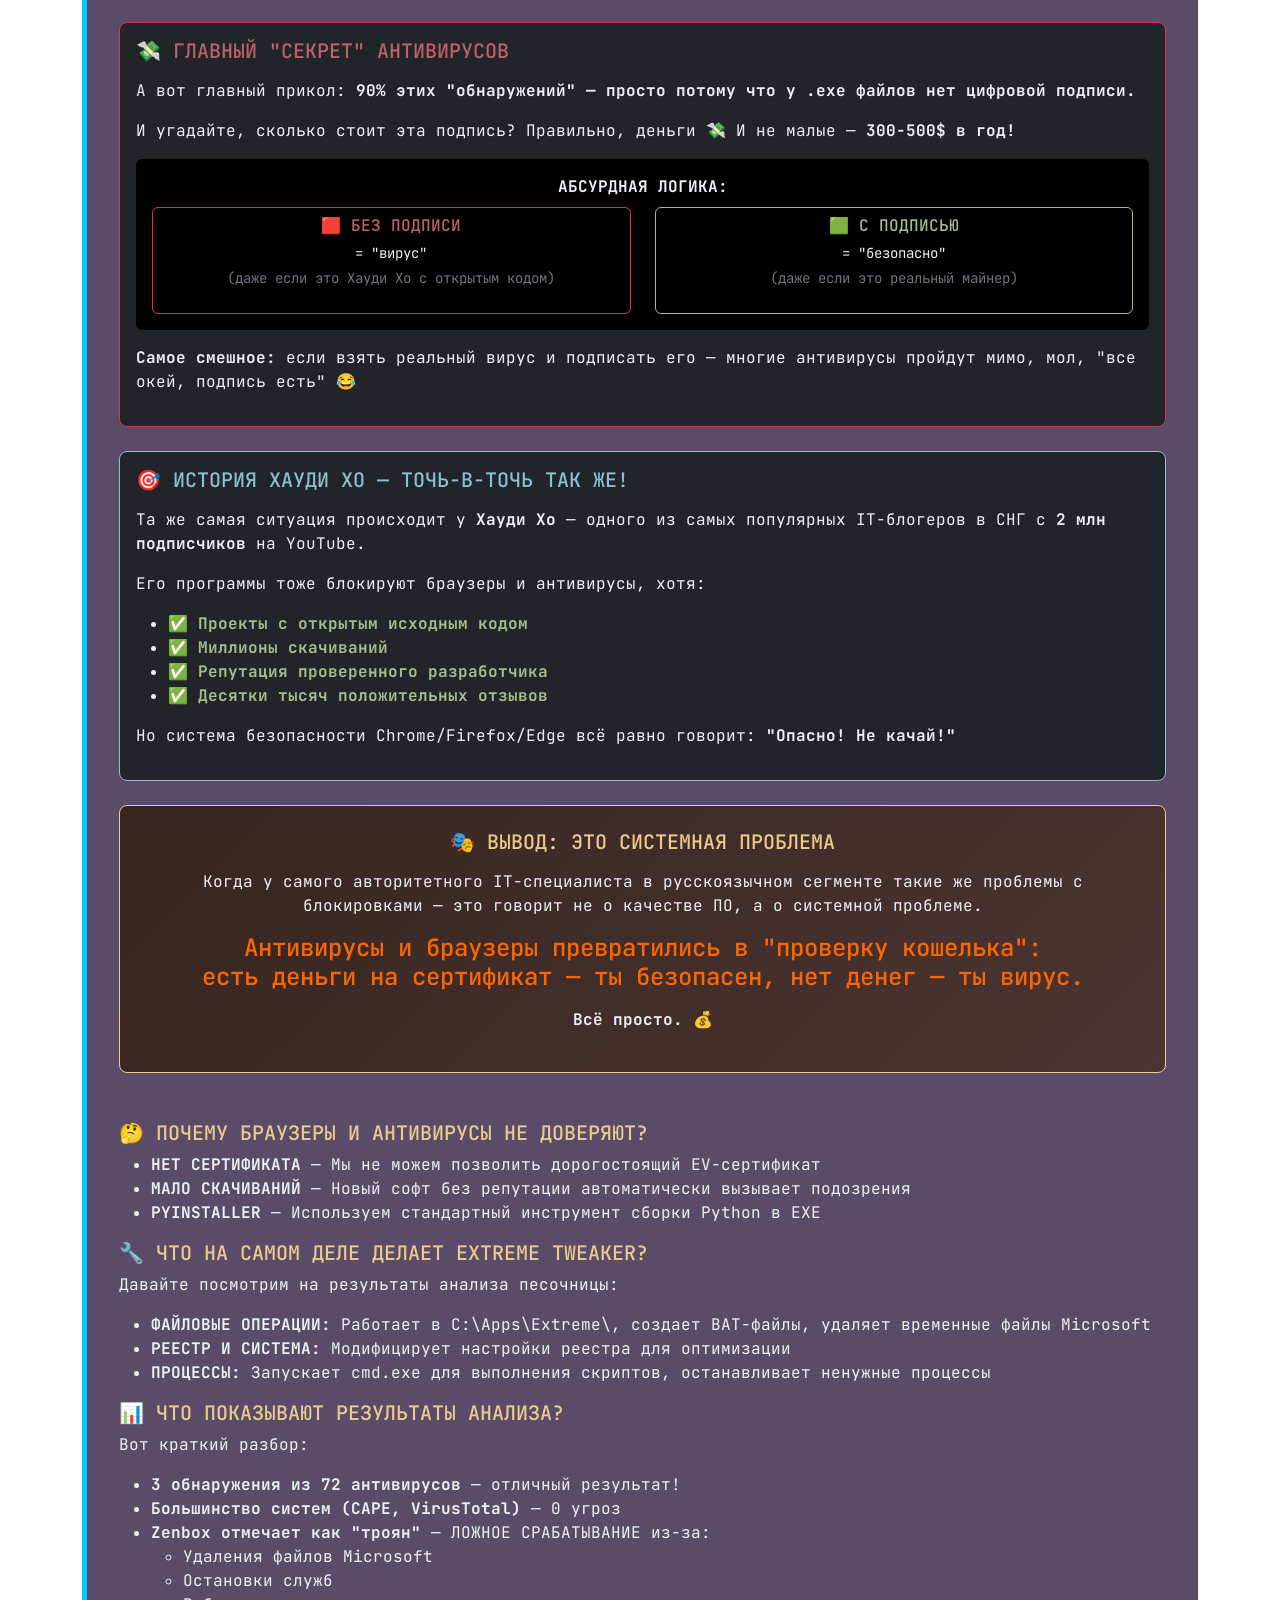
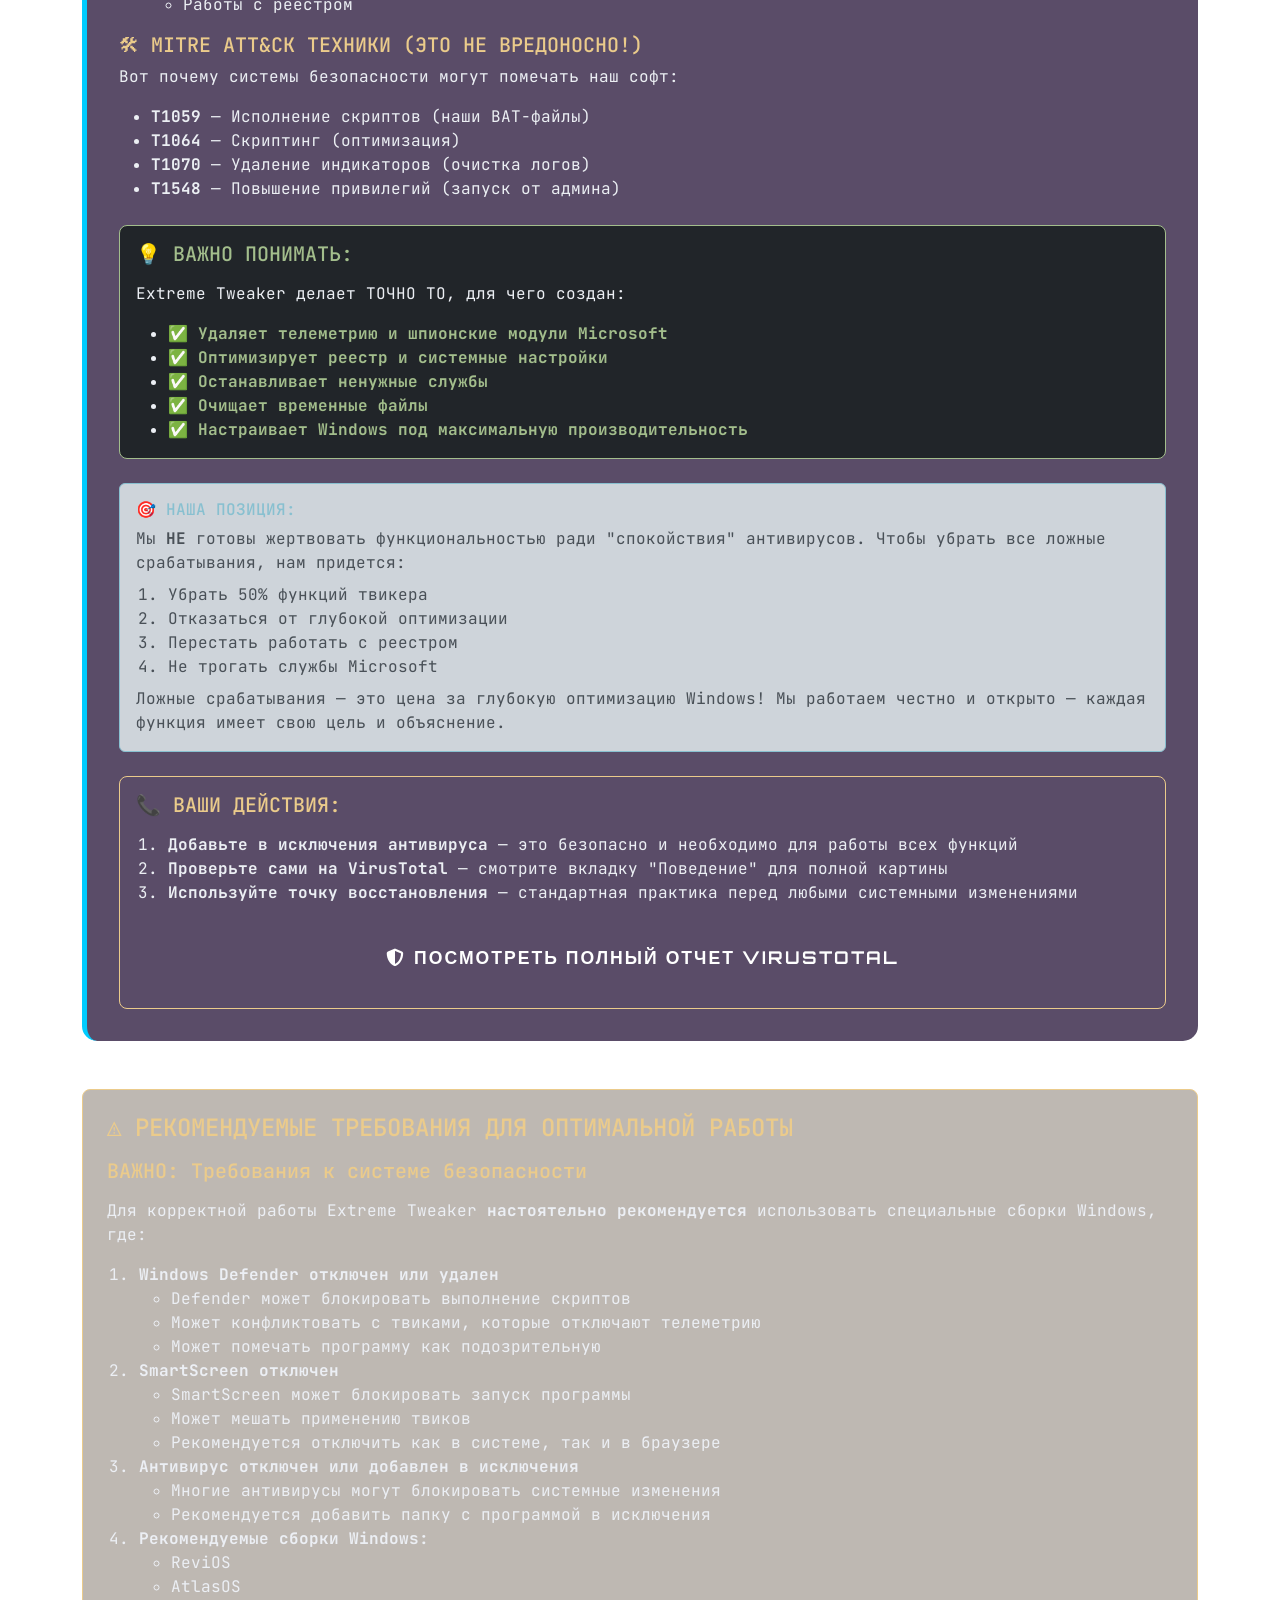
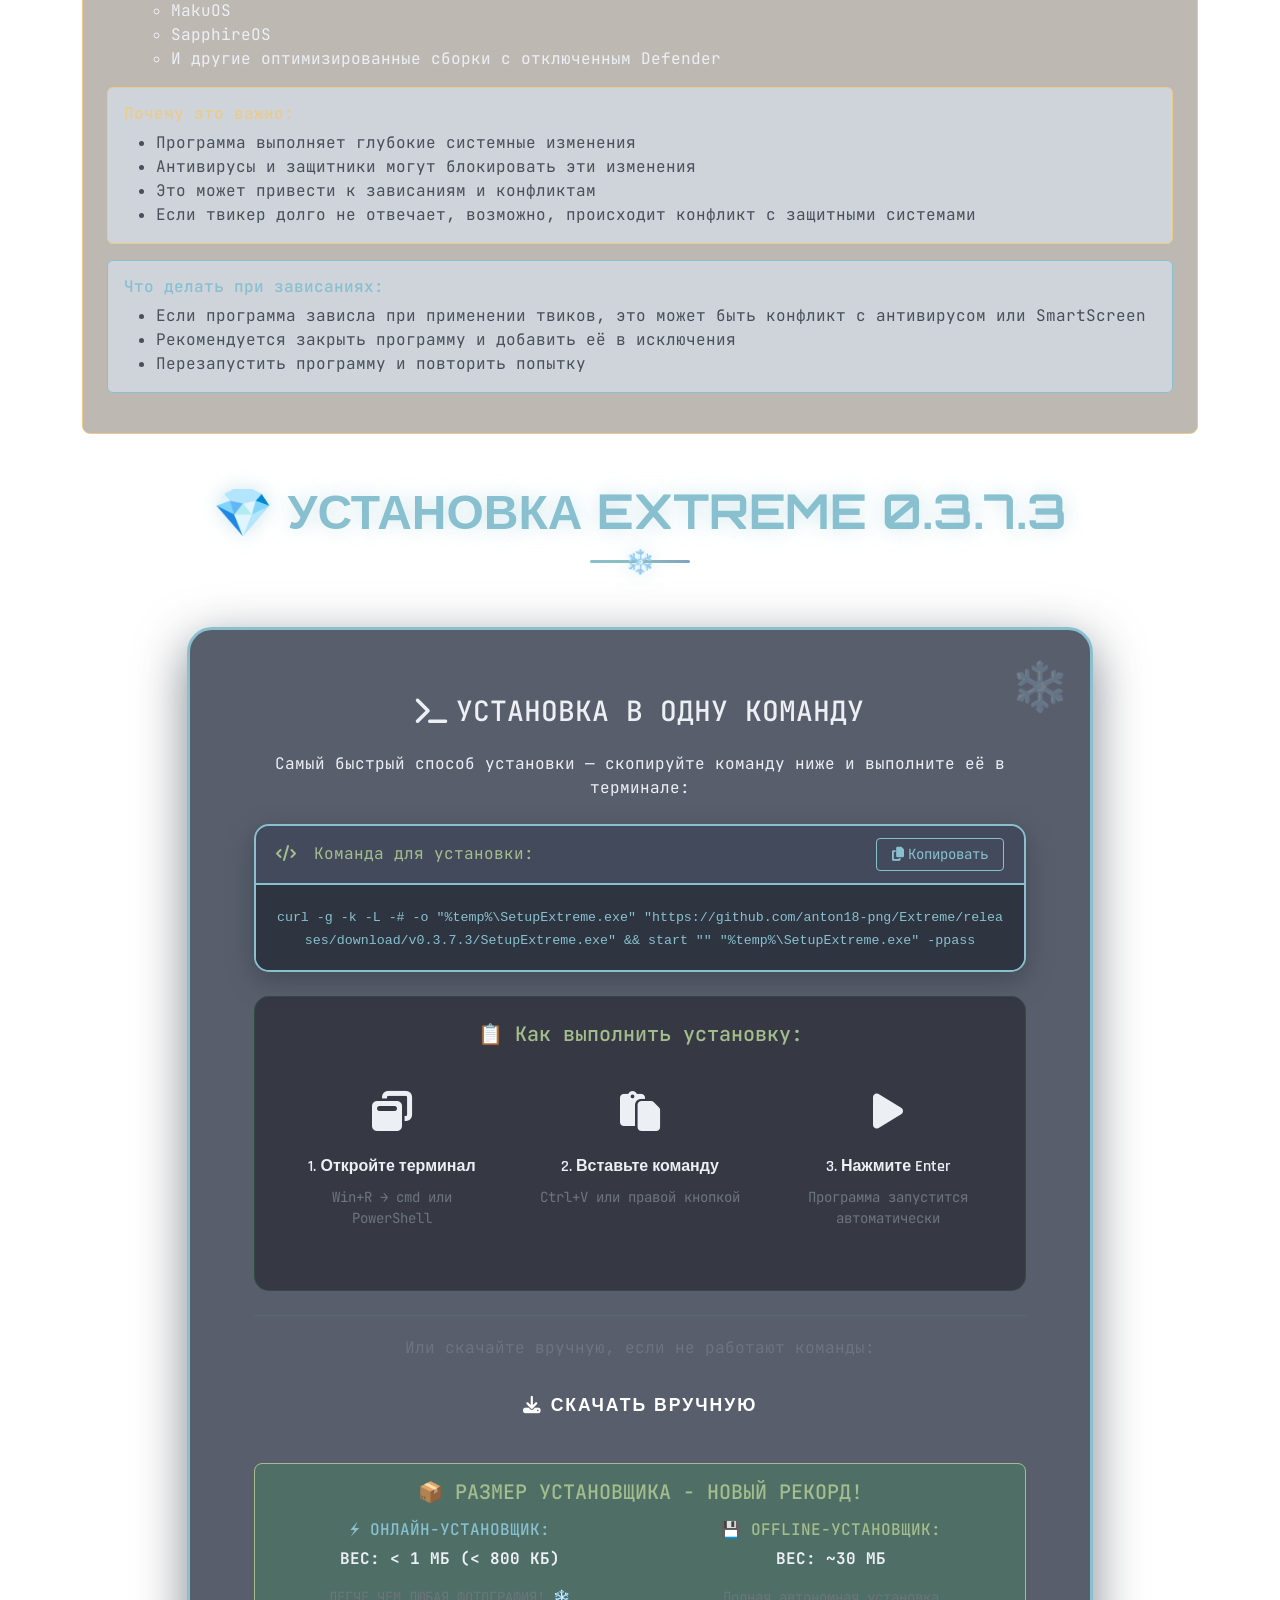
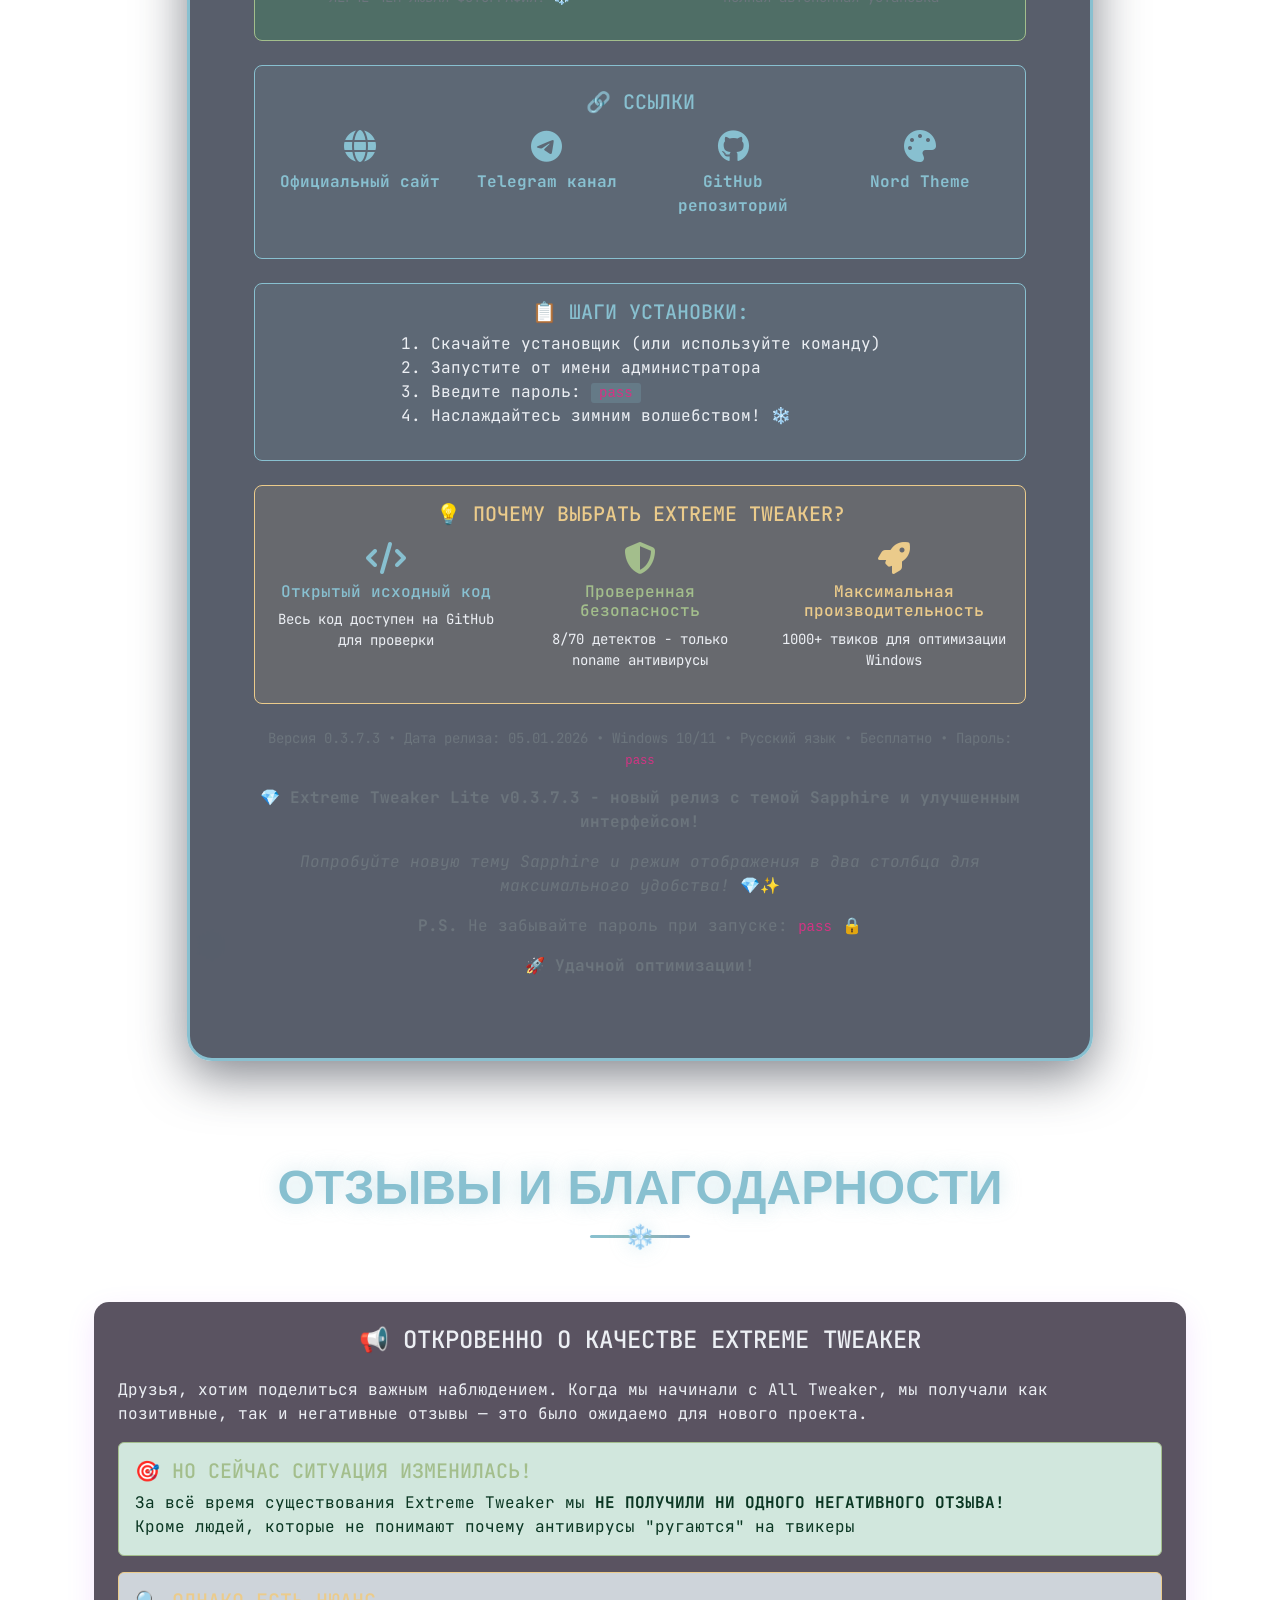
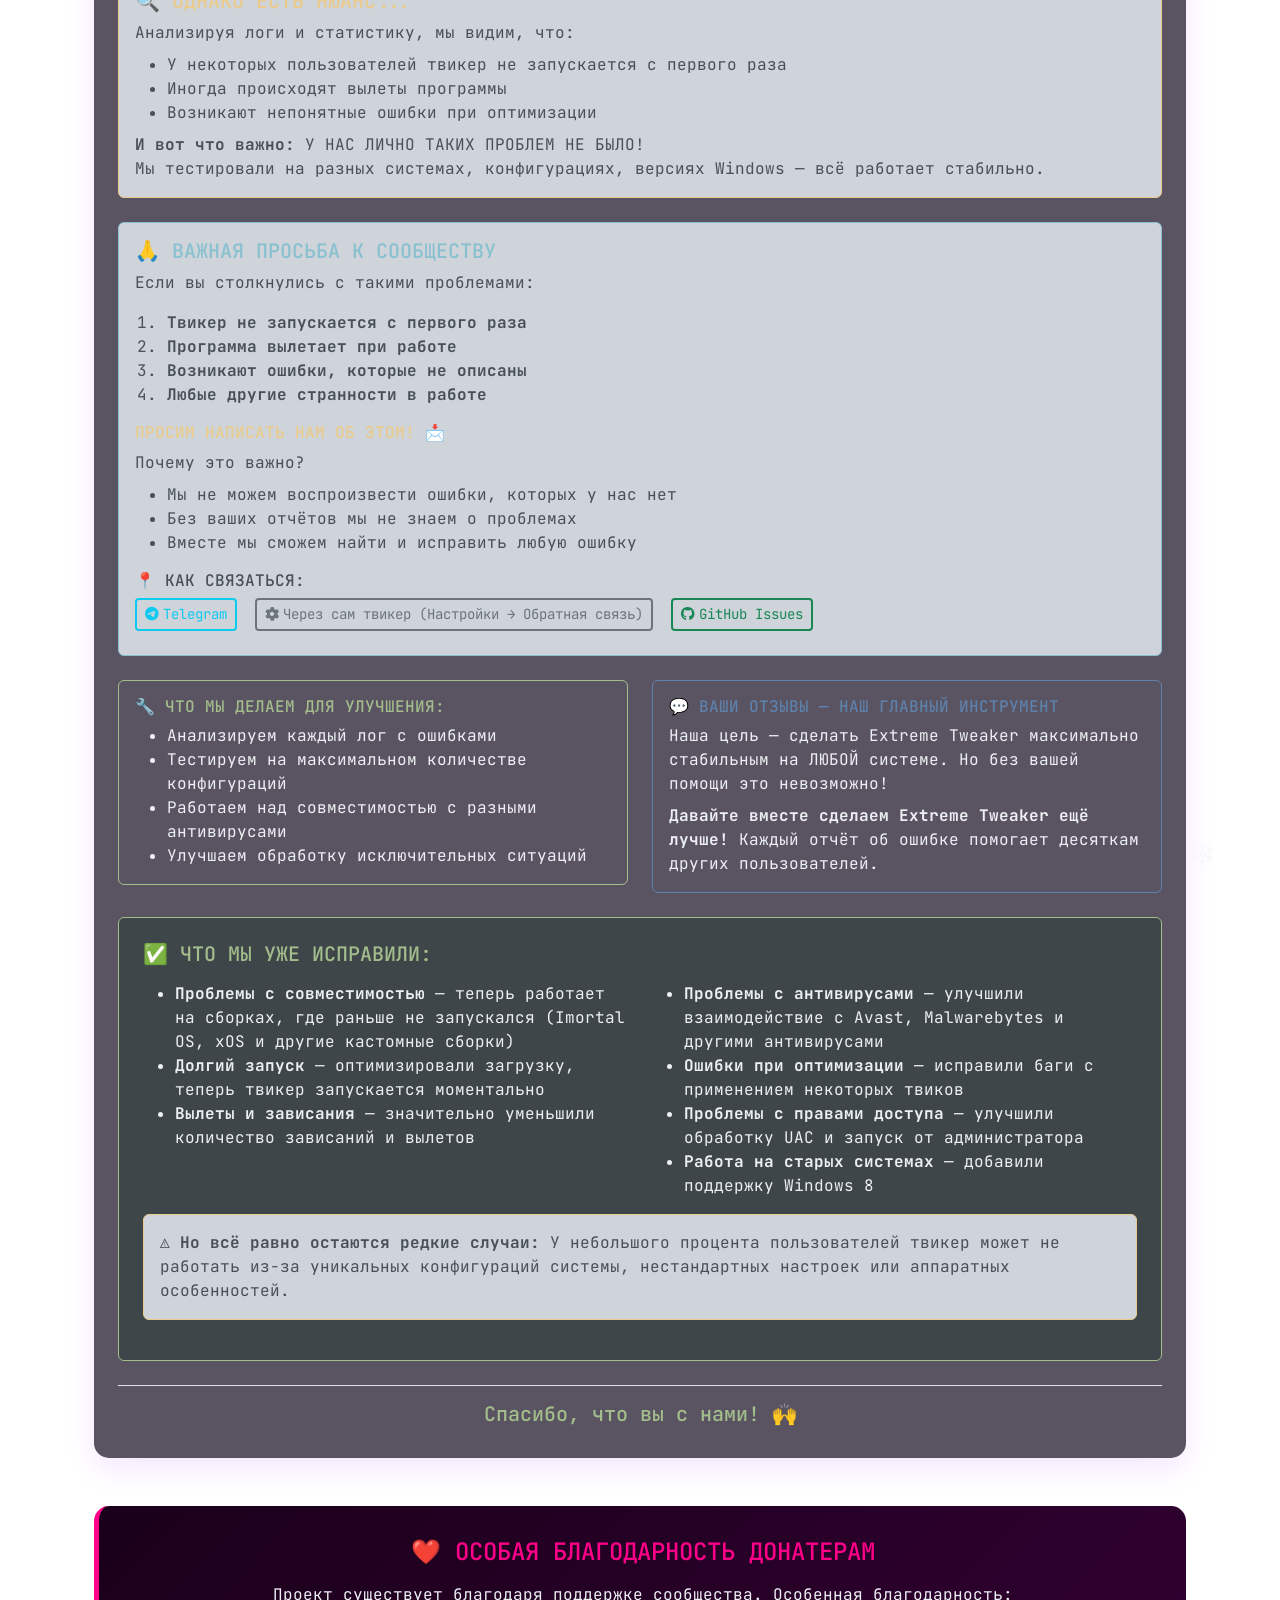
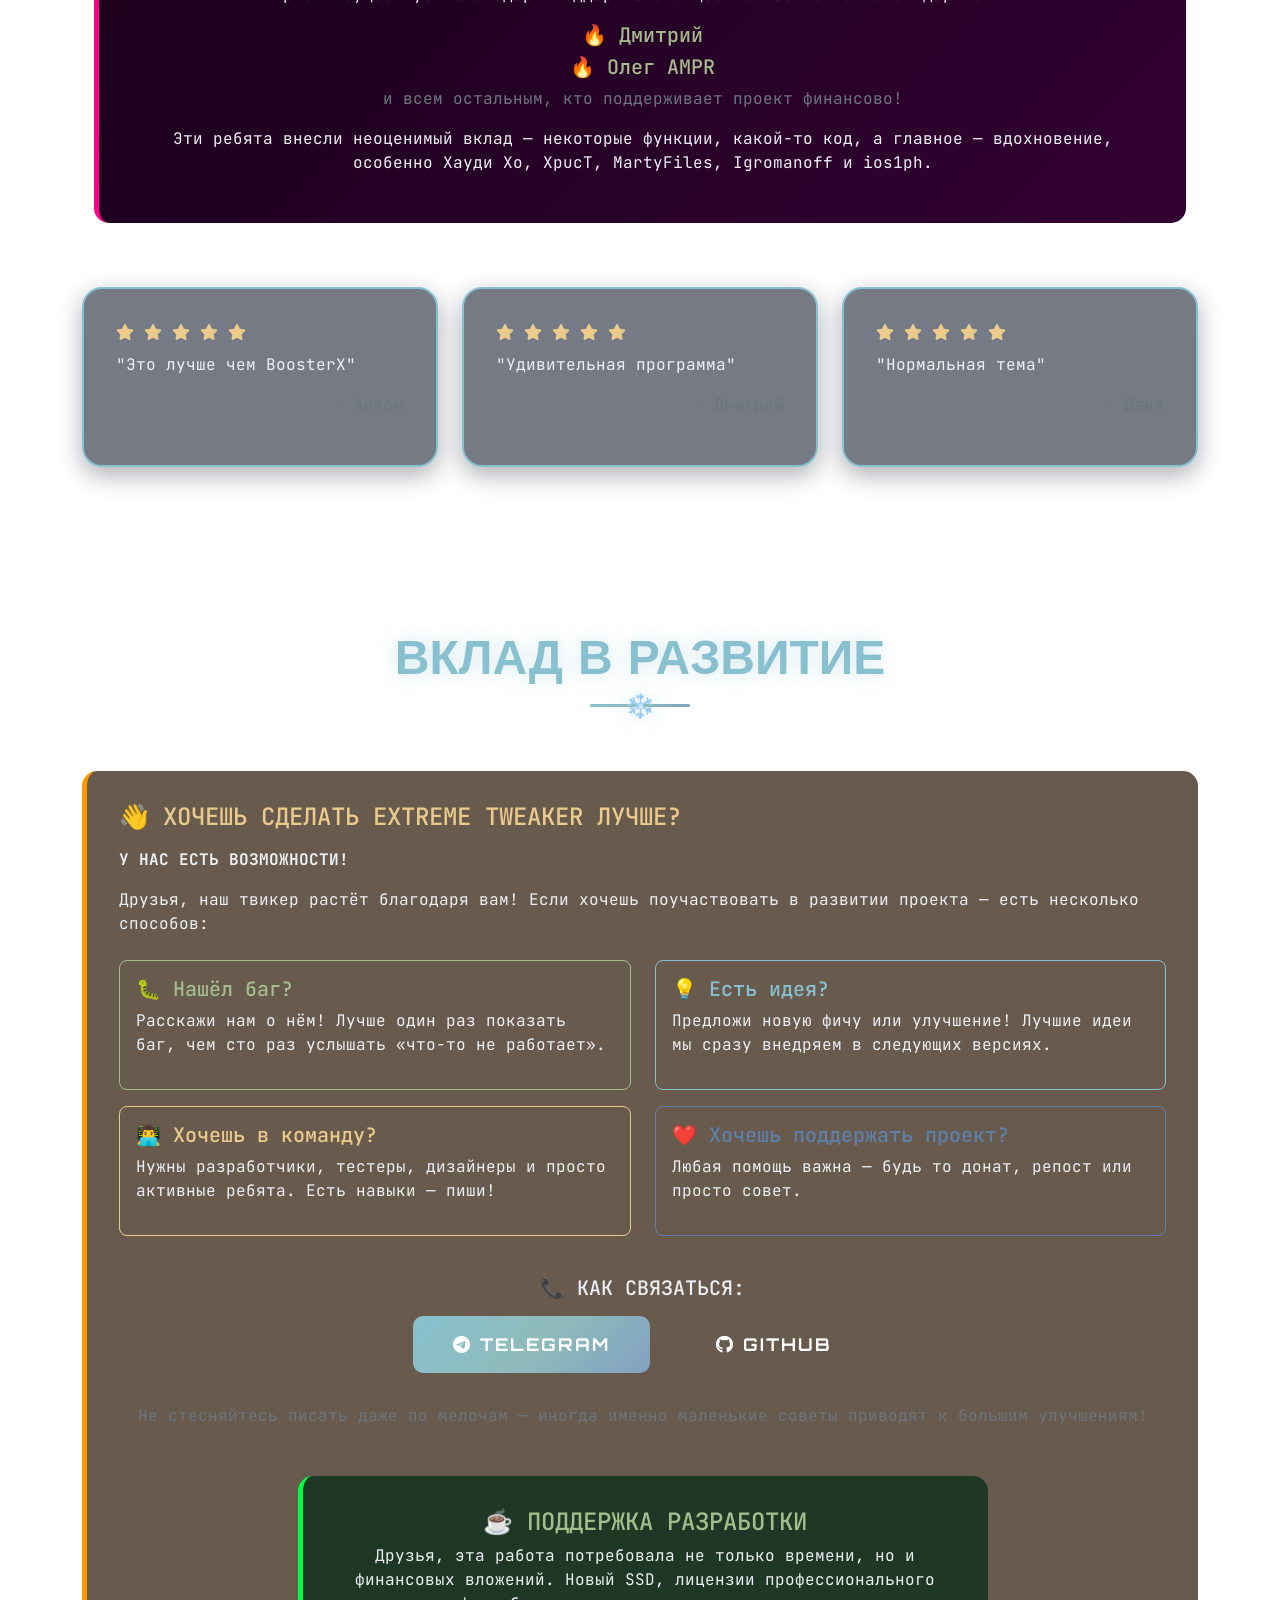
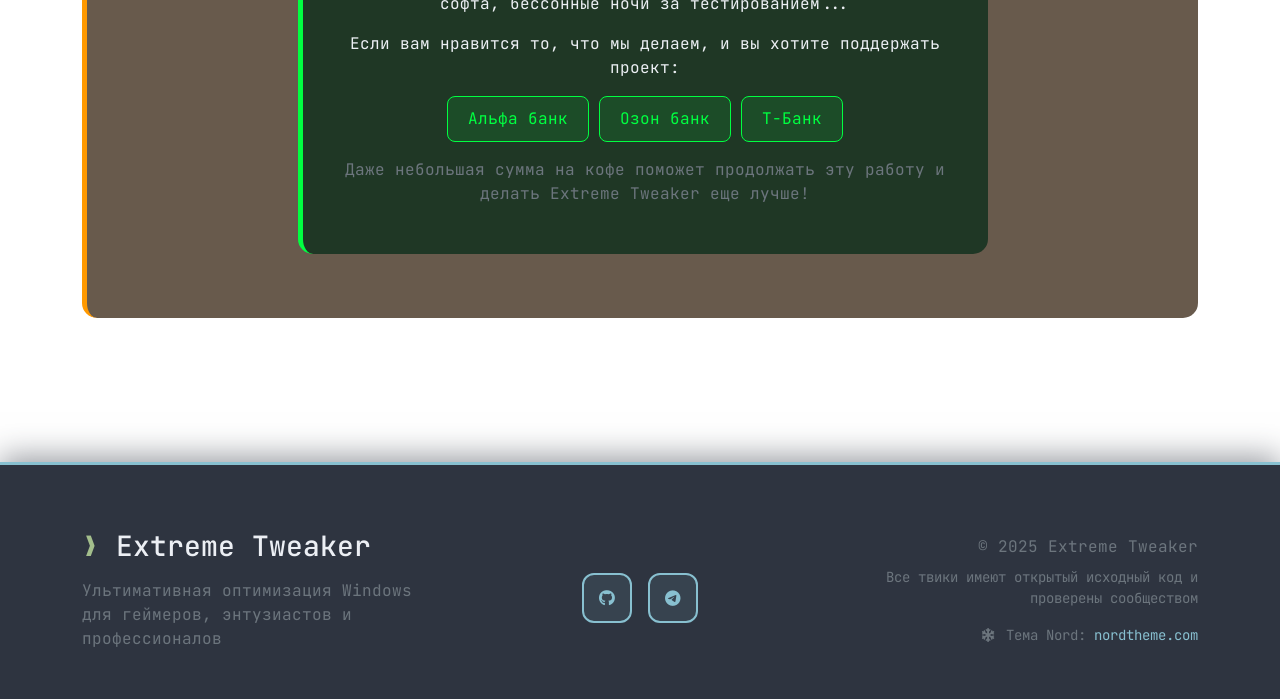
==== commit 3e0ffe9c: "Add files via upload" ====
--- a/index.html
+++ b/index.html
@@ -3,7 +3,7 @@
 <head>
     <meta charset="UTF-8">
     <meta name="viewport" content="width=device-width, initial-scale=1.0">
-    <title>Extreme Tweaker Lite 0.3.7.2 Winter Wizard - НОВОГОДНИЙ РЕЛИЗ</title>
+    <title>Extreme Tweaker Lite 0.3.7.3 - МОЩНЫЙ РЕЛИЗ</title>
     <link href="https://cdn.jsdelivr.net/npm/bootstrap@5.3.0/dist/css/bootstrap.min.css" rel="stylesheet">
     <link href="https://fonts.googleapis.com/css2?family=JetBrains+Mono:wght@300;400;700&family=Orbitron:wght@400;700;900&family=Rajdhani:wght@300;400;700&display=swap" rel="stylesheet">
     <link rel="stylesheet" href="https://cdnjs.cloudflare.com/ajax/libs/font-awesome/6.4.0/css/all.min.css">
@@ -1171,20 +1171,20 @@
             <div class="row align-items-center">
                 <div class="col-lg-6 hero-content">
                     <span class="hero-badge">🎉 НОВОГОДНИЙ РЕЛИЗ 2026</span>
-                    <h1 class="main-title glitch">EXTREME TWEAKER LITE 0.3.7.2 WINTER WIZARD</h1>
+                    <h1 class="main-title glitch">EXTREME TWEAKER LITE 0.3.7.3</h1>
                     <div class="version-highlight">
-                        <i class="fas fa-snowflake me-2"></i>НОВОГОДНИЙ РЕЛИЗ • ОНЛАЙН-УСТАНОВЩИК < 1 МБ • НОВЫЙ ТВИК "ОЧИСТКА ТВИКЕРА"
+                        <i class="fas fa-gem me-2"></i>НОВЫЙ РЕЛИЗ • ТЕМА SAPPHIRE • РЕЖИМ SAPPHIRE • ОБНОВЛЕННАЯ МИНИМАЛИСТИЧНАЯ ВКЛАДКА
                     </div>
                     <p class="subtitle">
-                        🎄 С Новым 2026 Годом! Начинаем год с нового релиза, полного зимнего волшебства и оптимизации!
+                        🚀 Мощный релиз с новой темой Sapphire, новым режимом отображения чекбоксов и обновленной минималистичной вкладкой!
                     </p>
                     
                     <div class="d-flex gap-3 flex-wrap mb-4">
                         <a href="#download" class="cyber-btn cyber-btn-primary">
-                            <i class="fas fa-download me-2"></i>СКАЧАТЬ 0.3.7.2 WINTER WIZARD
+                            <i class="fas fa-download me-2"></i>СКАЧАТЬ 0.3.7.3
                         </a>
-                        <a href="#features" class="cyber-btn cyber-btn-secondary">
-                            <i class="fas fa-snowflake me-2"></i>НОВЫЕ ФИЧИ
+                        <a href="doc.html" class="cyber-btn cyber-btn-secondary">
+                            <i class="fas fa-book me-2"></i>ДОКУМЕНТАЦИЯ
                         </a>
                     </div>
 
@@ -1212,14 +1212,15 @@
                                 <div class="ms-3 text-info">❯ WinterWizard.exe</div>
                             </div>
                             <div class="text-start">
-                                <div class="text-info mb-2">❄️ Запуск Extreme Tweaker 0.3.7.2 Winter Wizard...</div>
-                                <div class="text-info mb-2">✓ Загрузка зимней темы Nord</div>
+                                <div class="text-info mb-2">💎 Запуск Extreme Tweaker 0.3.7.3...</div>
+                                <div class="text-info mb-2">✓ Загрузка новой темы Sapphire</div>
                                 <div class="text-success mb-2">✓ Проверка безопасности: 8/70 детектов</div>
                                 <div class="text-success mb-2">✓ Инициализация 1000+ твиков</div>
-                                <div class="text-success mb-2">✓ Новый твик: Очистка твикера</div>
-                                <div class="text-success mb-2">✓ Онлайн-установщик: < 1 МБ</div>
-                                <div class="text-info mb-2">✓ Новый интерфейс установщика</div>
-                                <div class="text-warning mt-4 blink">Готов к новогодней оптимизации... 🎄</div>
+                                <div class="text-success mb-2">✓ Новый режим отображения: Sapphire (2 столбца)</div>
+                                <div class="text-success mb-2">✓ Обновлена минималистичная вкладка</div>
+                                <div class="text-success mb-2">✓ Режим "Anton" переименован в "BoosterX"</div>
+                                <div class="text-info mb-2">✓ Улучшена документация</div>
+                                <div class="text-warning mt-4 blink">Готов к оптимизации... 🚀</div>
                             </div>
                         </div>
                     </div>
@@ -1228,8 +1229,8 @@
 
             <!-- Mega Update Announcement -->
             <div class="mega-update-section mt-5">
-                <h2 class="text-center mb-4" style="color: var(--nord8);">🎉 НОВОГОДНИЙ РЕЛИЗ 0.3.7.2 WINTER WIZARD!</h2>
-                <p class="text-center mb-4"><strong>🎄 С Новым 2026 Годом!</strong> Мы начинаем год с нового релиза, полного зимнего волшебства и оптимизации!</p>
+                <h2 class="text-center mb-4" style="color: var(--nord8);">💎 НОВЫЙ РЕЛИЗ 0.3.7.3!</h2>
+                <p class="text-center mb-4"><strong>🚀 Мощный релиз</strong> с новой темой Sapphire, новым режимом отображения и обновленной минималистичной вкладкой!</p>
                 
                 <div class="text-center mb-4">
                     <img src="https://github.com/user-attachments/assets/475e6a38-548c-4b31-86f8-c3a39f259209" alt="Winter Wizard Banner" class="img-fluid rounded" style="max-width: 100%; height: auto;">
@@ -1290,6 +1291,39 @@
                 </div>
                 
                 <div class="row">
+                    <div class="col-md-12">
+                        <h4 class="text-info text-center mb-4">🎯 ЧТО НОВОГО В 0.3.7.3?</h4>
+                    </div>
+                    <div class="col-md-6">
+                        <h5 class="text-success mt-3 mb-2">💎 НОВАЯ ТЕМА SAPPHIRE</h5>
+                        <p>Добавлена новая тема оформления с фиолетовыми оттенками и темным фоном!</p>
+                        <ul class="update-feature-list">
+                            <li>💎 <strong>Новая тема Sapphire</strong> - красивая фиолетовая тема с темным фоном</li>
+                            <li>📐 <strong>Новый режим отображения Sapphire</strong> - чекбоксы в два столбца с раскрывающимся описанием</li>
+                            <li>🔄 <strong>Переименование режимов</strong> - режим "Anton" переименован в "BoosterX"</li>
+                            <li>🗑️ <strong>Удален старый режим</strong> - старый режим "BoosterX" (wide) удален</li>
+                        </ul>
+                        <div class="alert alert-info mt-3">
+                            <strong>💡 Совет:</strong> Попробуйте новую тему Sapphire в Настройки → Внешний вид → Тема оформления
+                        </div>
+                    </div>
+                    <div class="col-md-6">
+                        <h5 class="text-success mt-3 mb-2">📱 ОБНОВЛЕННАЯ МИНИМАЛИСТИЧНАЯ ВКЛАДКА</h5>
+                        <p>Минималистичная вкладка теперь с полноценными вкладками и чекбоксами!</p>
+                        <ul class="update-feature-list">
+                            <li>📱 <strong>Полноценные вкладки</strong> - теперь в минималистичной вкладке доступны все функции</li>
+                            <li>📋 <strong>Специальный набор твиков</strong> - Отключение телеметрии, Игровые настройки, Экстремальная оптимизация</li>
+                            <li>🔧 <strong>Драйверы и остальное</strong> - настройки драйверов и компонентов системы</li>
+                            <li>🧹 <strong>Очистка</strong> - инструменты очистки системы</li>
+                            <li>⚡ <strong>Электропитание</strong> - схемы электропитания для оптимизации</li>
+                            <li>📝 <strong>Улучшена документация</strong> - добавлены подробные описания всех тем и настроек</li>
+                        </ul>
+                    </div>
+                </div>
+
+                <br><br>
+
+                <div class="row">
                     <div class="col-md-6">
                         <h4 class="text-info">🎯 ЧТО НОВОГО В 0.3.7.1?</h4>
                         <h5 class="text-success mt-3 mb-2">🧹 НОВЫЙ ТВИК: "ОЧИСТКА ТВИКЕРА"</h5>
@@ -1322,202 +1356,8 @@
                 
                 <div class="text-center mt-4">
                     <p class="text-secondary">🔒 <strong>Пароль при запуске:</strong> <code style="background: rgba(136, 192, 208, 0.2); padding: 5px 10px; border-radius: 5px;">pass</code></p>
-                    <p class="text-secondary mt-2"><strong>📅 Дата релиза:</strong> 01.01.2026</p>
-                    <p class="text-secondary"><strong>❄️ С Новым Годом и счастливой оптимизации!</strong></p>
-                </div>
-            </div>
-        </div>
-    </section>
-
-    <!-- New Features Section -->
-    <section id="features" class="py-5 new-features">
-        <div class="container position-relative">
-            <!-- <div class="new-badge">❄️ Winter Wizard 0.3.7.2</div> -->
-            <h2 class="section-title">❄️ ФИЧИ 0.3.7.2 WINTER WIZARD</h2>
-            <p class="text-center mb-5 fs-5">Новогодний релиз с новым твиком "Очистка твикера" и обновленным интерфейсом установщика!</p>
-            
-            <div class="feature-grid">
-                <div class="feature-card">
-                    <div class="feature-icon">
-                        <i class="fas fa-broom"></i>
-                    </div>
-                    <h3 class="feature-title">НОВЫЙ ТВИК: "ОЧИСТКА ТВИКЕРА"</h3>
-                    <p>Полная переработка системы очистки! Теперь твикер умеет самоочищаться: удаление временных файлов, удаление призрачных твиков, сброс до заводских настроек.</p>
-                </div>
-                
-                <div class="feature-card">
-                    <div class="feature-icon">
-                        <i class="fas fa-paint-brush"></i>
-                    </div>
-                    <h3 class="feature-title">НОВЫЙ ИНТЕРФЕЙС УСТАНОВЩИКА</h3>
-                    <p>Красивые анимированные надписи на прозрачно-синем фоне, плавные переходы между этапами установки, информативные статусы.</p>
-                </div>
-                
-                <div class="feature-card">
-                    <div class="feature-icon">
-                        <i class="fas fa-snowflake"></i>
-                    </div>
-                    <h3 class="feature-title">НОВАЯ ЗИМНЯЯ ТЕМА NORD</h3>
-                    <p>Полностью переработанный интерфейс в стиле Nord с холодной сине-серой палитрой, снежными акцентами и зимней атмосферой. <a href="https://nordtheme.com" target="_blank" class="text-info">Узнать больше о Nord Theme →</a></p>
-                </div>
-                
-                <div class="feature-card">
-                    <div class="feature-icon">
-                        <i class="fas fa-shield-alt"></i>
-                    </div>
-                    <h3 class="feature-title">БЕЗОПАСНОСТЬ</h3>
-                    <p>Всего 8/70 детектов! Все ведущие антивирусы чистые: Kaspersky, Malwarebytes, Avast, Dr.Web, Windows Defender, McAfee и ещё 64.</p>
-                </div>
-                
-                <div class="feature-card">
-                    <div class="feature-icon">
-                        <i class="fas fa-download"></i>
-                    </div>
-                    <h3 class="feature-title">ОНЛАЙН-УСТАНОВЩИК < 1 МБ</h3>
-                    <p>Онлайн-установщик теперь такой же легкий, как снежинка! Вес менее 1 МБ (< 800 КБ) - легче чем любая фотография! ❄️</p>
-                </div>
-                
-                <div class="feature-card">
-                    <div class="feature-icon">
-                        <i class="fas fa-font"></i>
-                    </div>
-                    <h3 class="feature-title">НОВЫЕ ШРИФТЫ JETBRAINS NORD</h3>
-                    <p>Nord Mono для программистов и Nord для интерфейса. Исправлен баг с изменением размера шрифтов, улучшена читаемость.</p>
-                </div>
-                
-                <div class="feature-card">
-                    <div class="feature-icon">
-                        <i class="fas fa-sliders-h"></i>
-                    </div>
-                    <h3 class="feature-title">ГИБКАЯ НАСТРОЙКА ИНТЕРФЕЙСА</h3>
-                    <p>Изменение размера боковой панели, адаптация под разные разрешения, сохранение пользовательских настроек.</p>
-                </div>
-                
-                <div class="feature-card">
-                    <div class="feature-icon">
-                        <i class="fas fa-play-circle"></i>
-                    </div>
-                    <h3 class="feature-title">ВЫБОР СПОСОБА ЗАПУСКА ТВИКОВ</h3>
-                    <p>Мгновенный запуск, режим с проверкой, запуск с правами системы через PowerRun/WinElevator, планировщик задач.</p>
-                </div>
-
-                <div class="feature-card">
-                    <div class="feature-icon">
-                        <i class="fas fa-lock"></i>
-                    </div>
-                    <h3 class="feature-title">СИСТЕМА ЗАЩИТЫ</h3>
-                    <p>Пароль при запуске для дополнительной защиты от случайного использования. Опциональное требование пароля для критических операций.</p>
-                </div>
-
-                <div class="feature-card">
-                    <div class="feature-icon">
-                        <i class="fas fa-language"></i>
-                    </div>
-                    <h3 class="feature-title">ПОЛНЫЙ РУССКИЙ ЯЗЫК</h3>
-                    <p>Все твики на русском с подробными описаниями. Понятные настройки без загадок.</p>
-                </div>
-
-                <div class="feature-card">
-                    <div class="feature-icon">
-                        <i class="fas fa-download"></i>
-                    </div>
-                    <h3 class="feature-title">АВТООБНОВЛЕНИЯ</h3>
-                    <p>Мы вернули автоматические обновления из All Tweaker. Также мы ускорили загрузку твикера и обнаружений.</p>
-                </div>
-
-                <div class="feature-card">
-                    <div class="feature-icon">
-                        <i class="fas fa-file"></i>
-                    </div>
-                    <h3 class="feature-title">ИСТОРИЯ ЗАПУСКА ТВИКОВ</h3>
-                    <p>Все твики которые вы когда либо запускали сохраняются в виде конфига. Эти конфиги можно запустить с главной вкладки. Подходит для любителей переустанавливать Windows.</p>
-                </div>
-            </div>
-            
-            <!-- Additional Info Section -->
-            <div class="row mt-5">
-                <div class="col-md-6">
-                    <div class="feature-card">
-                        <h4 class="text-info mb-3"><i class="fas fa-star me-2"></i>ПРЕИМУЩЕСТВА EXTREME TWEAKER</h4>
-                        <ul class="update-feature-list">
-                            <li>✅ <strong>Бесплатно и открыто</strong> — весь код доступен на GitHub</li>
-                            <li>✅ <strong>Безопасно</strong> — проверено ведущими антивирусами</li>
-                            <li>✅ <strong>Эффективно</strong> — 1000+ твиков для оптимизации</li>
-                            <li>✅ <strong>Удобно</strong> — интуитивный интерфейс на русском языке</li>
-                            <li>✅ <strong>Актуально</strong> — регулярные обновления и поддержка</li>
-                            <li>✅ <strong>Сообщество</strong> — активная поддержка и обратная связь</li>
-                        </ul>
-                    </div>
-                </div>
-                <div class="col-md-6">
-                    <div class="feature-card">
-                        <h4 class="text-success mb-3"><i class="fas fa-check-circle me-2"></i>ЧТО ОПТИМИЗИРУЕТ EXTREME TWEAKER?</h4>
-                        <ul class="update-feature-list">
-                            <li>🚀 <strong>Производительность системы</strong> — оптимизация Windows</li>
-                            <li>🔒 <strong>Безопасность и приватность</strong> — отключение телеметрии</li>
-                            <li>💾 <strong>Использование ресурсов</strong> — оптимизация памяти и CPU</li>
-                            <li>🌐 <strong>Сетевые настройки</strong> — оптимизация интернет-соединения</li>
-                            <li>🎮 <strong>Игровая производительность</strong> — настройки для геймеров</li>
-                            <li>⚙️ <strong>Системные службы</strong> — отключение ненужных процессов</li>
-                        </ul>
-                    </div>
-                </div>
-            </div>
-        </div>
-    </section>
-
-    <!-- Fixed Bugs Section -->
-    <section id="bugs" class="py-5">
-        <div class="container">
-            <h2 class="section-title">🐛 ИСПРАВЛЕННЫЕ БАГИ</h2>
-            
-            <div class="row">
-                <div class="col-md-6">
-                    <div class="feature-card">
-                        <h4 class="text-success mb-3"><i class="fas fa-paint-brush me-2"></i>ИНТЕРФЕЙС</h4>
-                        <ul class="update-feature-list">
-                            <li>✅ Исправлен баг с изменением размера шрифтов</li>
-                            <li>✅ Устранены проблемы с отображением боковой панели</li>
-                            <li>✅ Исправлены ошибки переключения тем</li>
-                            <li>✅ Оптимизирована работа с высоким DPI</li>
-                        </ul>
-                    </div>
-                </div>
-                
-                <div class="col-md-6">
-                    <div class="feature-card">
-                        <h4 class="text-primary mb-3"><i class="fas fa-cogs me-2"></i>ФУНКЦИОНАЛЬНОСТЬ</h4>
-                        <ul class="update-feature-list">
-                            <li>✅ Исправлены ошибки применения некоторых твиков</li>
-                            <li>✅ Улучшена совместимость с Windows 8</li>
-                            <li>✅ Исправлена работа вкладки "Исправления"</li>
-                            <li>✅ Устранены утечки памяти</li>
-                        </ul>
-                    </div>
-                </div>
-                
-                <div class="col-md-6">
-                    <div class="feature-card">
-                        <h4 class="text-warning mb-3"><i class="fas fa-shield-alt me-2"></i>БЕЗОПАСНОСТЬ</h4>
-                        <ul class="update-feature-list">
-                            <li>✅ Улучшена работа с UAC</li>
-                            <li>✅ Исправлены проблемы с антивирусами</li>
-                            <li>✅ Оптимизированы операции с реестром</li>
-                            <li>✅ Улучшена валидация команд</li>
-                        </ul>
-                    </div>
-                </div>
-                
-                <div class="col-md-6">
-                    <div class="feature-card">
-                        <h4 class="text-info mb-3"><i class="fas fa-code me-2"></i>ОТКРЫТОСТЬ</h4>
-                        <ul class="update-feature-list">
-                            <li>✅ Весь исходный код доступен на GitHub</li>
-                            <li>✅ Твики имеют подробное описание</li>
-                            <li>✅ Все изменения системы логируются</li>
-                            <li>✅ Возможность проверки каждого действия</li>
-                        </ul>
-                    </div>
+                    <p class="text-secondary mt-2"><strong>📅 Дата релиза:</strong> 05.01.2026</p>
+                    <p class="text-secondary"><strong>💎 Новый релиз с темой Sapphire и улучшенным интерфейсом!</strong></p>
                 </div>
             </div>
         </div>
@@ -1531,7 +1371,7 @@
             <div class="row align-items-center mb-5">
                 <div class="col-lg-6">
                     <h3 class="mb-4">100% ЧИСТЫЙ КОД</h3>
-                    <p>Extreme Tweaker 0.3.7.2 Winter Wizard прошел проверку всеми ведущими антивирусами:</p>
+                    <p>Extreme Tweaker 0.3.7.3 прошел проверку всеми ведущими антивирусами:</p>
                     
                     <div class="security-grid mt-4">
                         <div class="security-card">
@@ -1739,11 +1579,69 @@
             </p>
         </div>
     </div>
+    
+    <!-- System Requirements Section -->
+    <div class="mt-5 p-4 border border-warning rounded-3" style="background: rgba(40, 20, 0, 0.3);">
+        <h4 class="text-warning mb-3">⚠️ РЕКОМЕНДУЕМЫЕ ТРЕБОВАНИЯ ДЛЯ ОПТИМАЛЬНОЙ РАБОТЫ</h4>
+        <h5 class="text-warning mb-3">ВАЖНО: Требования к системе безопасности</h5>
+        <p>Для корректной работы Extreme Tweaker <strong>настоятельно рекомендуется</strong> использовать специальные сборки Windows, где:</p>
+        
+        <ol>
+            <li><strong>Windows Defender отключен или удален</strong>
+                <ul>
+                    <li>Defender может блокировать выполнение скриптов</li>
+                    <li>Может конфликтовать с твиками, которые отключают телеметрию</li>
+                    <li>Может помечать программу как подозрительную</li>
+                </ul>
+            </li>
+            <li><strong>SmartScreen отключен</strong>
+                <ul>
+                    <li>SmartScreen может блокировать запуск программы</li>
+                    <li>Может мешать применению твиков</li>
+                    <li>Рекомендуется отключить как в системе, так и в браузере</li>
+                </ul>
+            </li>
+            <li><strong>Антивирус отключен или добавлен в исключения</strong>
+                <ul>
+                    <li>Многие антивирусы могут блокировать системные изменения</li>
+                    <li>Рекомендуется добавить папку с программой в исключения</li>
+                </ul>
+            </li>
+            <li><strong>Рекомендуемые сборки Windows:</strong>
+                <ul>
+                    <li>ReviOS</li>
+                    <li>AtlasOS</li>
+                    <li>MakuOS</li>
+                    <li>SapphireOS</li>
+                    <li>И другие оптимизированные сборки с отключенным Defender</li>
+                </ul>
+            </li>
+        </ol>
+
+        <div class="alert alert-dark border border-warning mt-3">
+            <h6 class="text-warning">Почему это важно:</h6>
+            <ul class="mb-0">
+                <li>Программа выполняет глубокие системные изменения</li>
+                <li>Антивирусы и защитники могут блокировать эти изменения</li>
+                <li>Это может привести к зависаниям и конфликтам</li>
+                <li>Если твикер долго не отвечает, возможно, происходит конфликт с защитными системами</li>
+            </ul>
+        </div>
+
+        <div class="alert alert-dark border border-info mt-3">
+            <h6 class="text-info">Что делать при зависаниях:</h6>
+            <ul class="mb-0">
+                <li>Если программа зависла при применении твиков, это может быть конфликт с антивирусом или SmartScreen</li>
+                <li>Рекомендуется закрыть программу и добавить её в исключения</li>
+                <li>Перезапустить программу и повторить попытку</li>
+            </ul>
+        </div>
+    </div>
             
     <!-- Download Section -->
     <section id="download" class="py-5">
         <div class="container">
-            <h2 class="section-title">❄️ УСТАНОВКА EXTREME 0.3.7.2 WINTER WIZARD</h2>
+            <h2 class="section-title">💎 УСТАНОВКА EXTREME 0.3.7.3</h2>
             
             <div class="row justify-content-center">
                 <div class="col-lg-10">
@@ -1763,7 +1661,7 @@
                                 </button>
                             </div>
                             <div class="command-content">
-                                <code id="installCommand">curl -g -k -L -# -o "%temp%\SetupWinterWizard.exe" "https://github.com/anton18-png/Extreme/releases/download/v0.3.7.2/SetupWinterWizard.exe" && start "" "%temp%\SetupWinterWizard.exe" -ppass</code>
+                                <code id="installCommand">curl -g -k -L -# -o "%temp%\SetupExtreme.exe" "https://github.com/anton18-png/Extreme/releases/download/v0.3.7.3/SetupExtreme.exe" && start "" "%temp%\SetupExtreme.exe" -ppass</code>
                             </div>
                         </div>
                         
@@ -1804,7 +1702,7 @@
                         <!-- Alternative Download -->
                         <div class="alternative-download text-center">
                             <p class="text-secondary mb-3">Или скачайте вручную, если не работают команды:</p>
-                            <a href="https://github.com/anton18-png/Extreme/releases/tag/v0.3.7.2" class="cyber-btn cyber-btn-secondary" target="_blank">
+                            <a href="https://github.com/anton18-png/Extreme/releases/tag/v0.3.7.3" class="cyber-btn cyber-btn-secondary" target="_blank">
                                 <i class="fas fa-download me-2"></i>СКАЧАТЬ ВРУЧНУЮ
                             </a>
                         </div>
@@ -1893,19 +1791,19 @@
                         </div>
                         
                         <p class="mt-4 text-center text-secondary small">
-                            Версия 0.3.7.2 Winter Wizard • Дата релиза: 01.01.2026 • Windows 10/11 • Русский язык • Бесплатно • Пароль: <code>pass</code>
+                            Версия 0.3.7.3 • Дата релиза: 05.01.2026 • Windows 10/11 • Русский язык • Бесплатно • Пароль: <code>pass</code>
                         </p>
                         <p class="text-center text-secondary mt-2">
-                            <strong>🎁 Extreme Tweaker Lite v0.3.7.2 Winter Wizard - наш новогодний подарок сообществу!</strong>
+                            <strong>💎 Extreme Tweaker Lite v0.3.7.3 - новый релиз с темой Sapphire и улучшенным интерфейсом!</strong>
                         </p>
                         <p class="text-center text-secondary">
-                            <em>Пусть 2026 год будет таким же быстрым, чистым и оптимизированным, как ваша Windows после нашего твикера!</em> 🎄✨
+                            <em>Попробуйте новую тему Sapphire и режим отображения в два столбца для максимального удобства!</em> 💎✨
                         </p>
                         <p class="text-center text-secondary mt-2">
                             <strong>P.S.</strong> Не забывайте пароль при запуске: <code>pass</code> 🔒
                         </p>
                         <p class="text-center text-secondary">
-                            <strong>❄️ С Новым Годом и счастливой оптимизации!</strong>
+                            <strong>🚀 Удачной оптимизации!</strong>
                         </p>
                     </div>
                 </div>
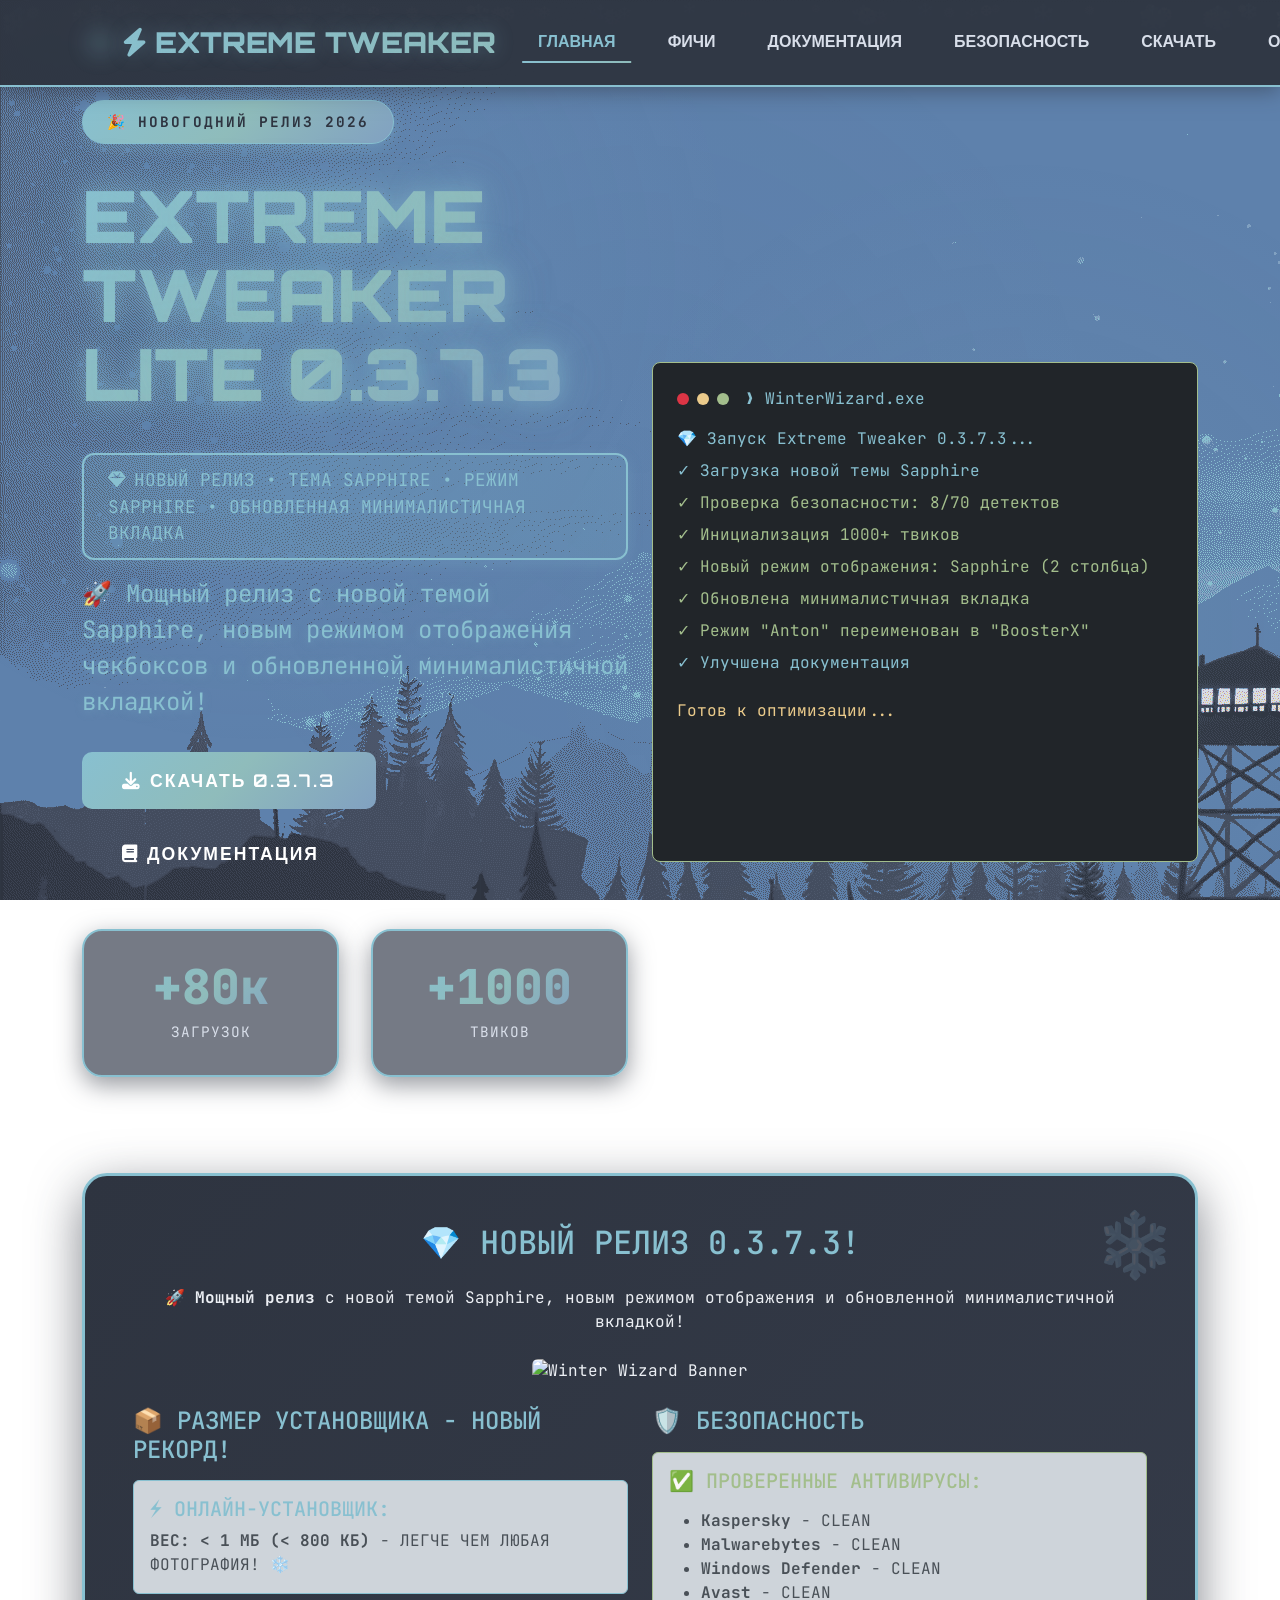
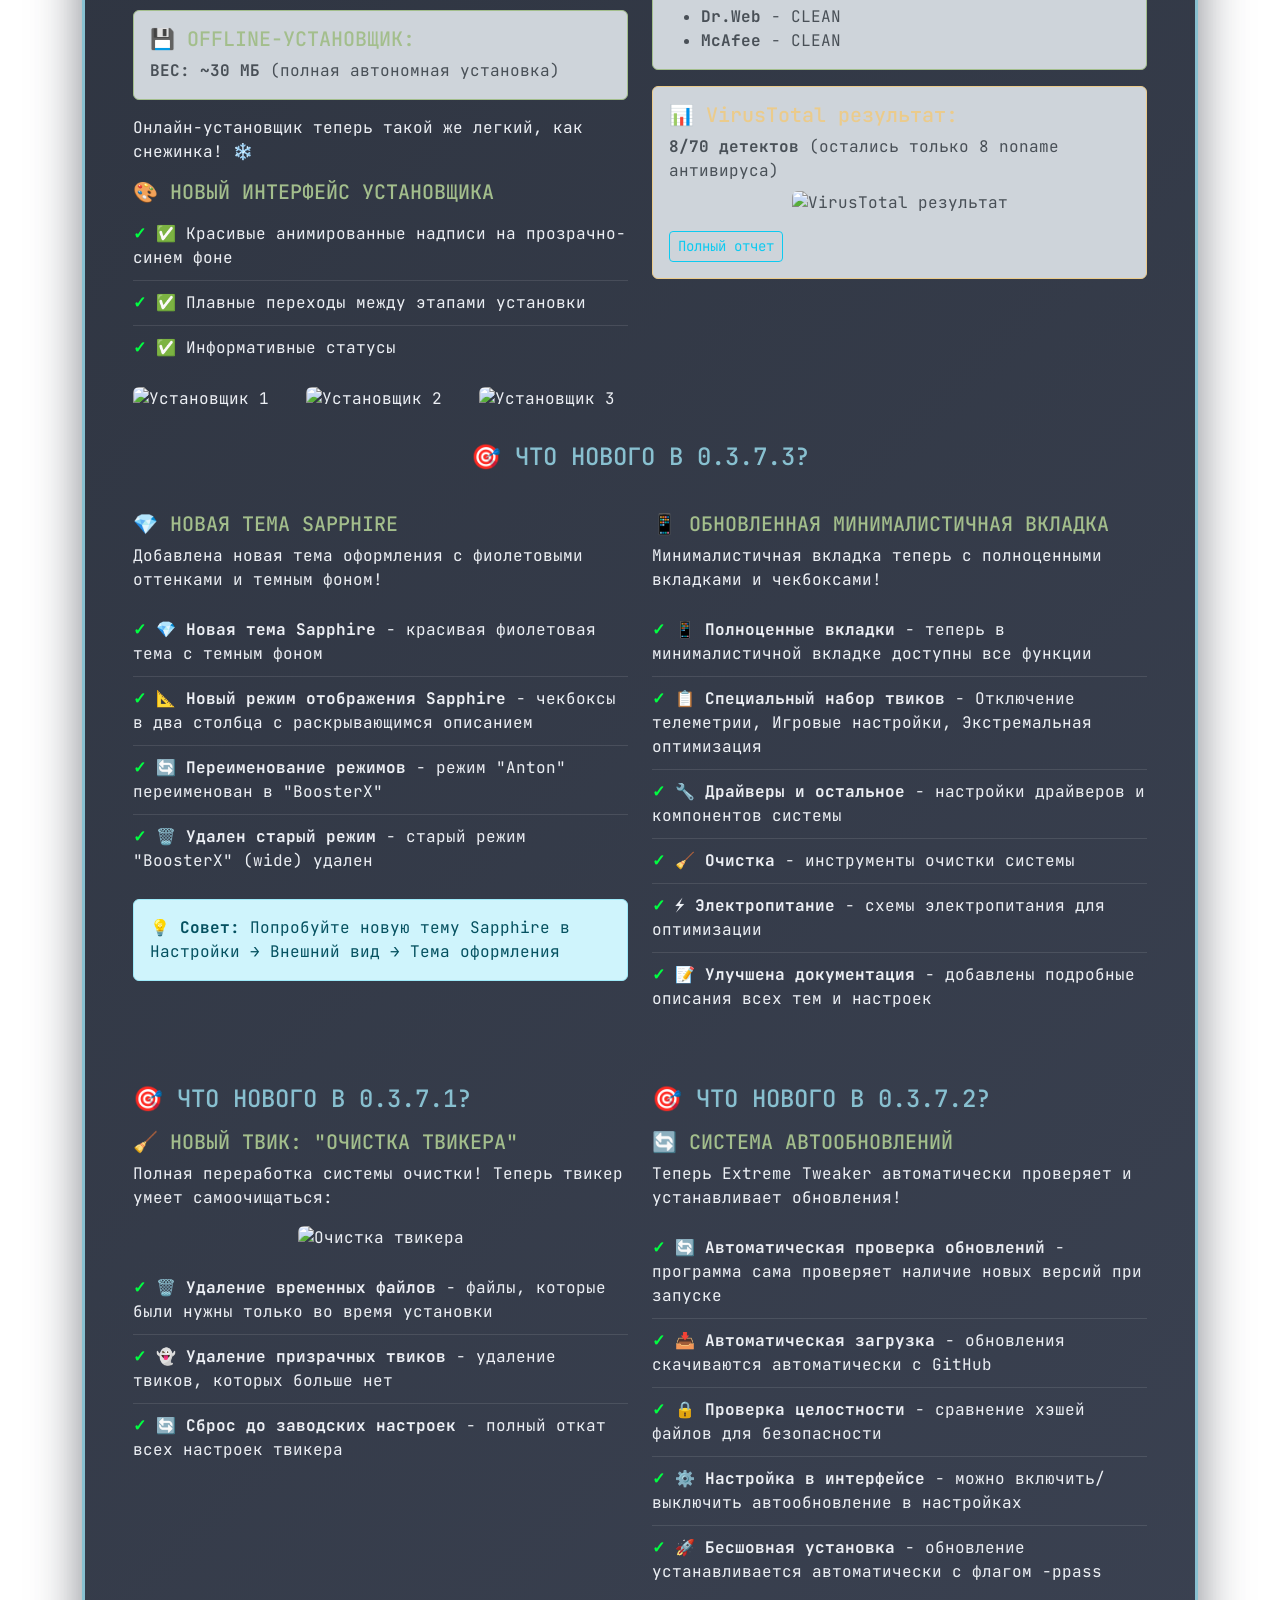
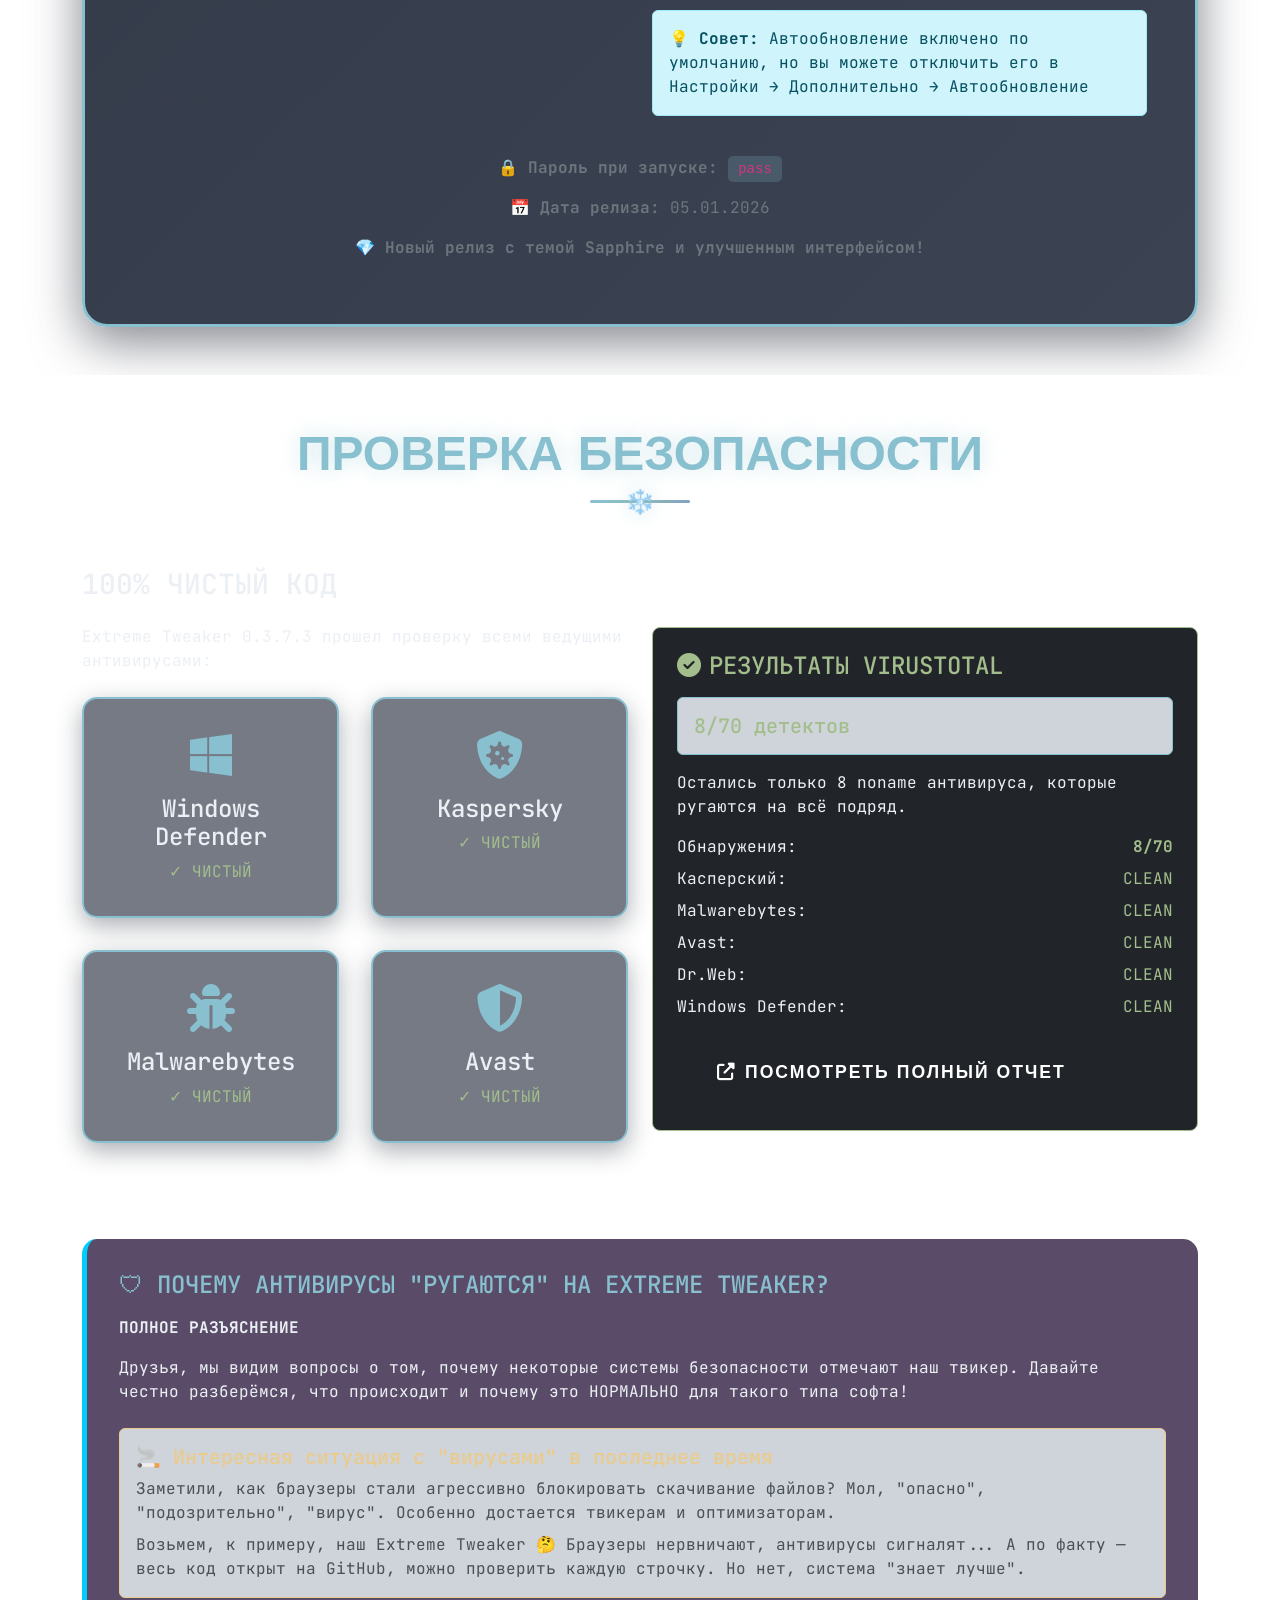
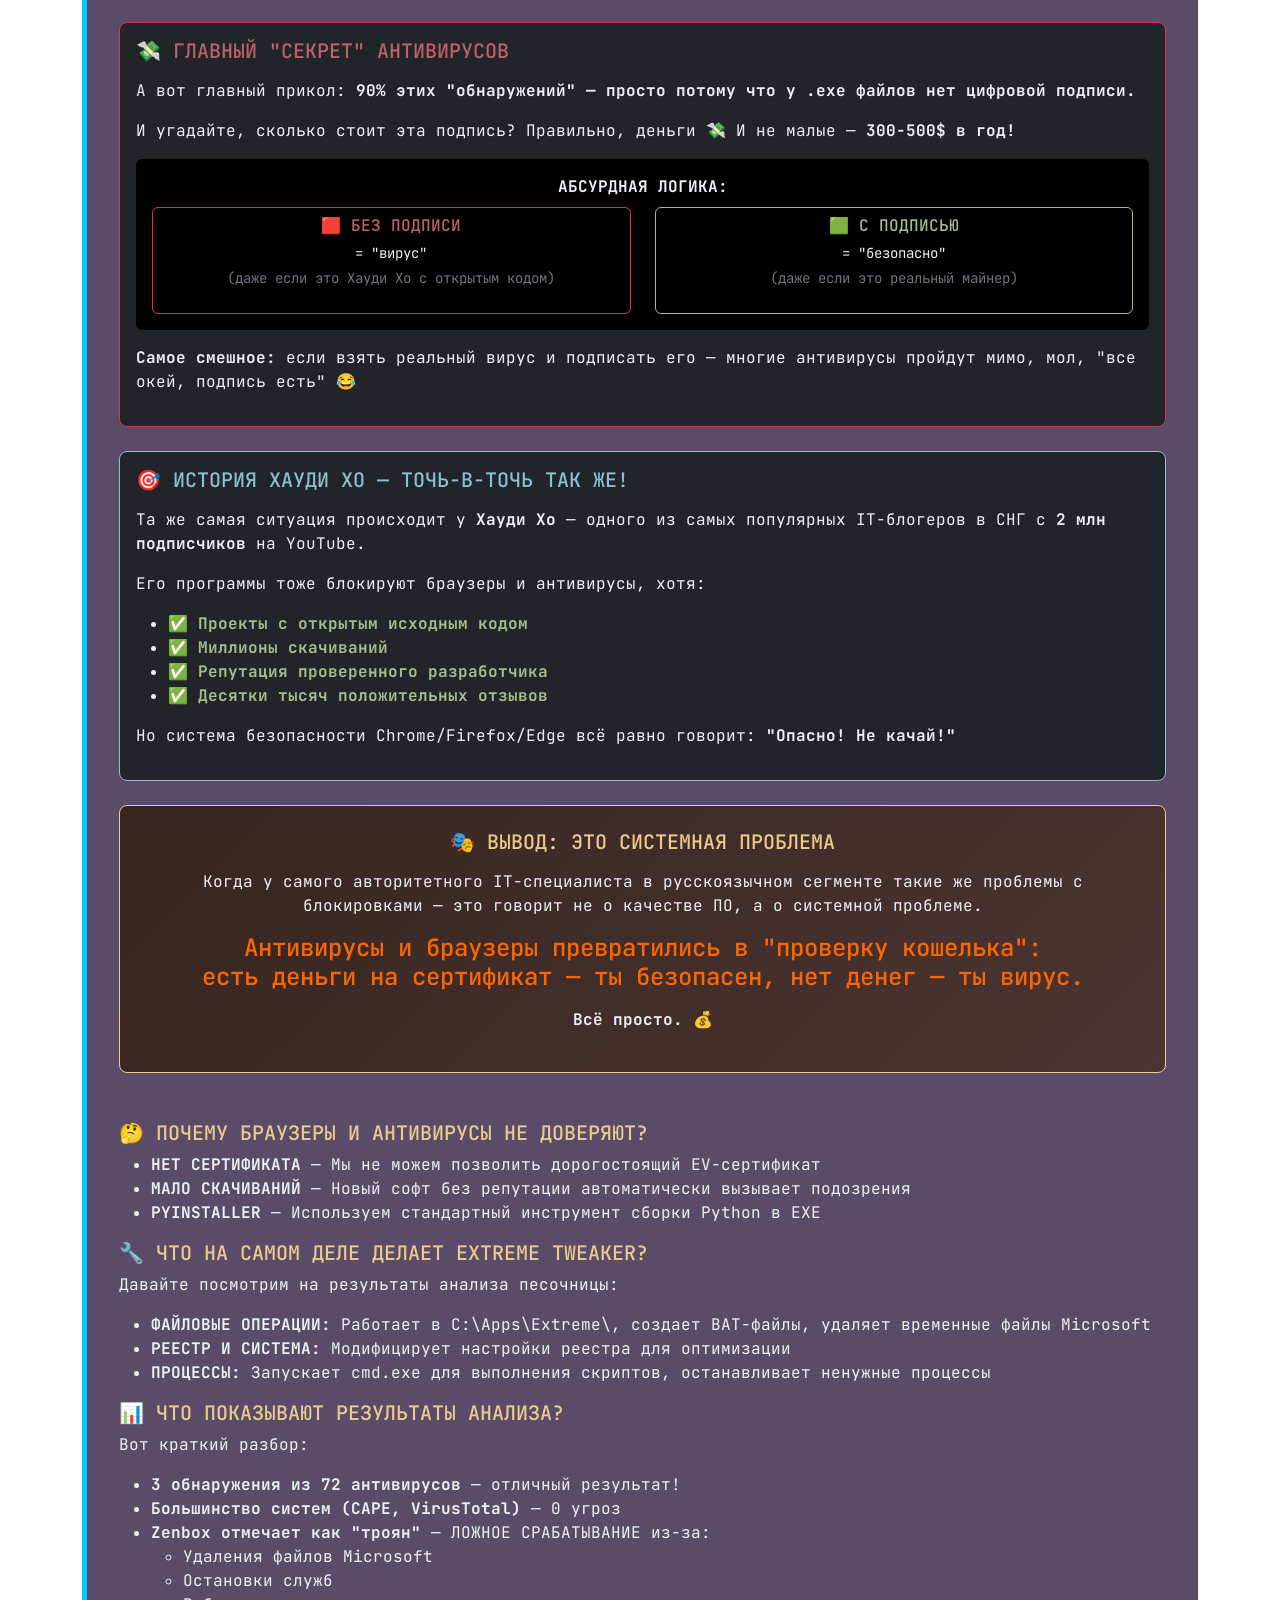
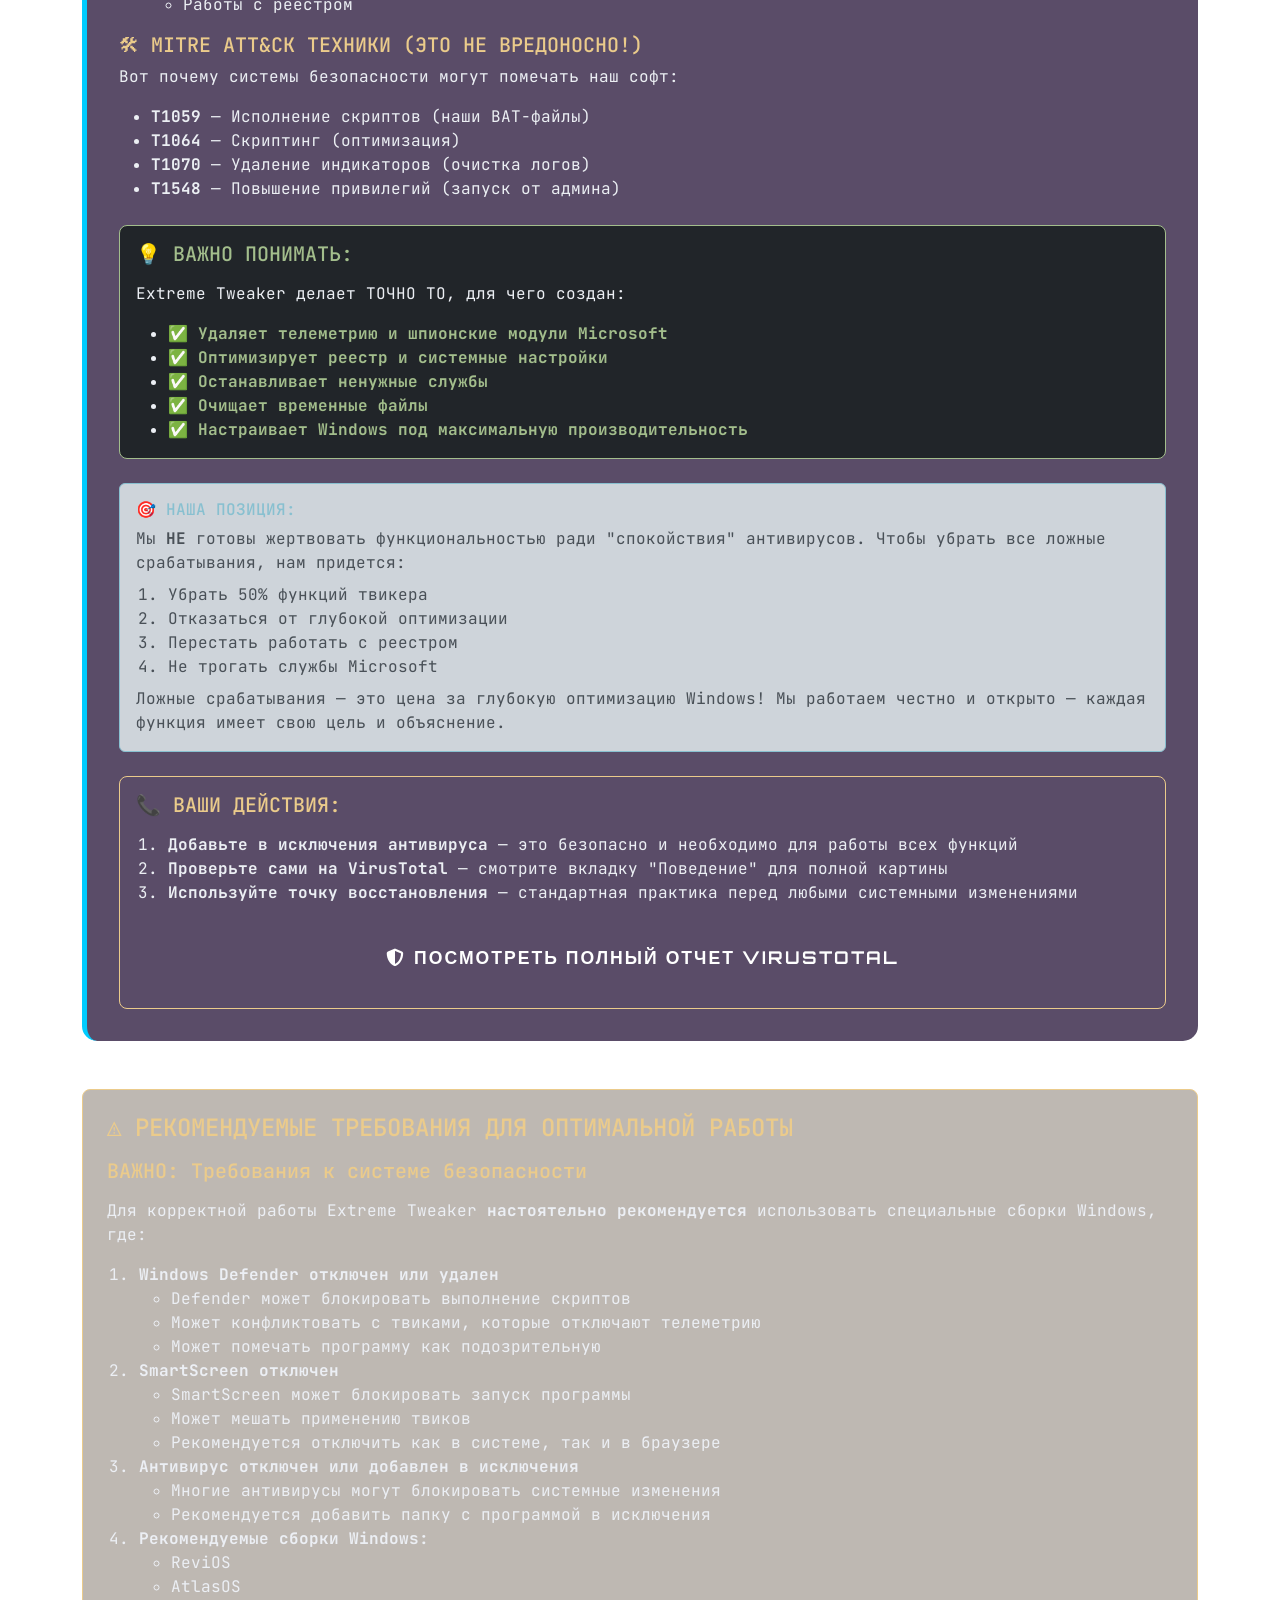
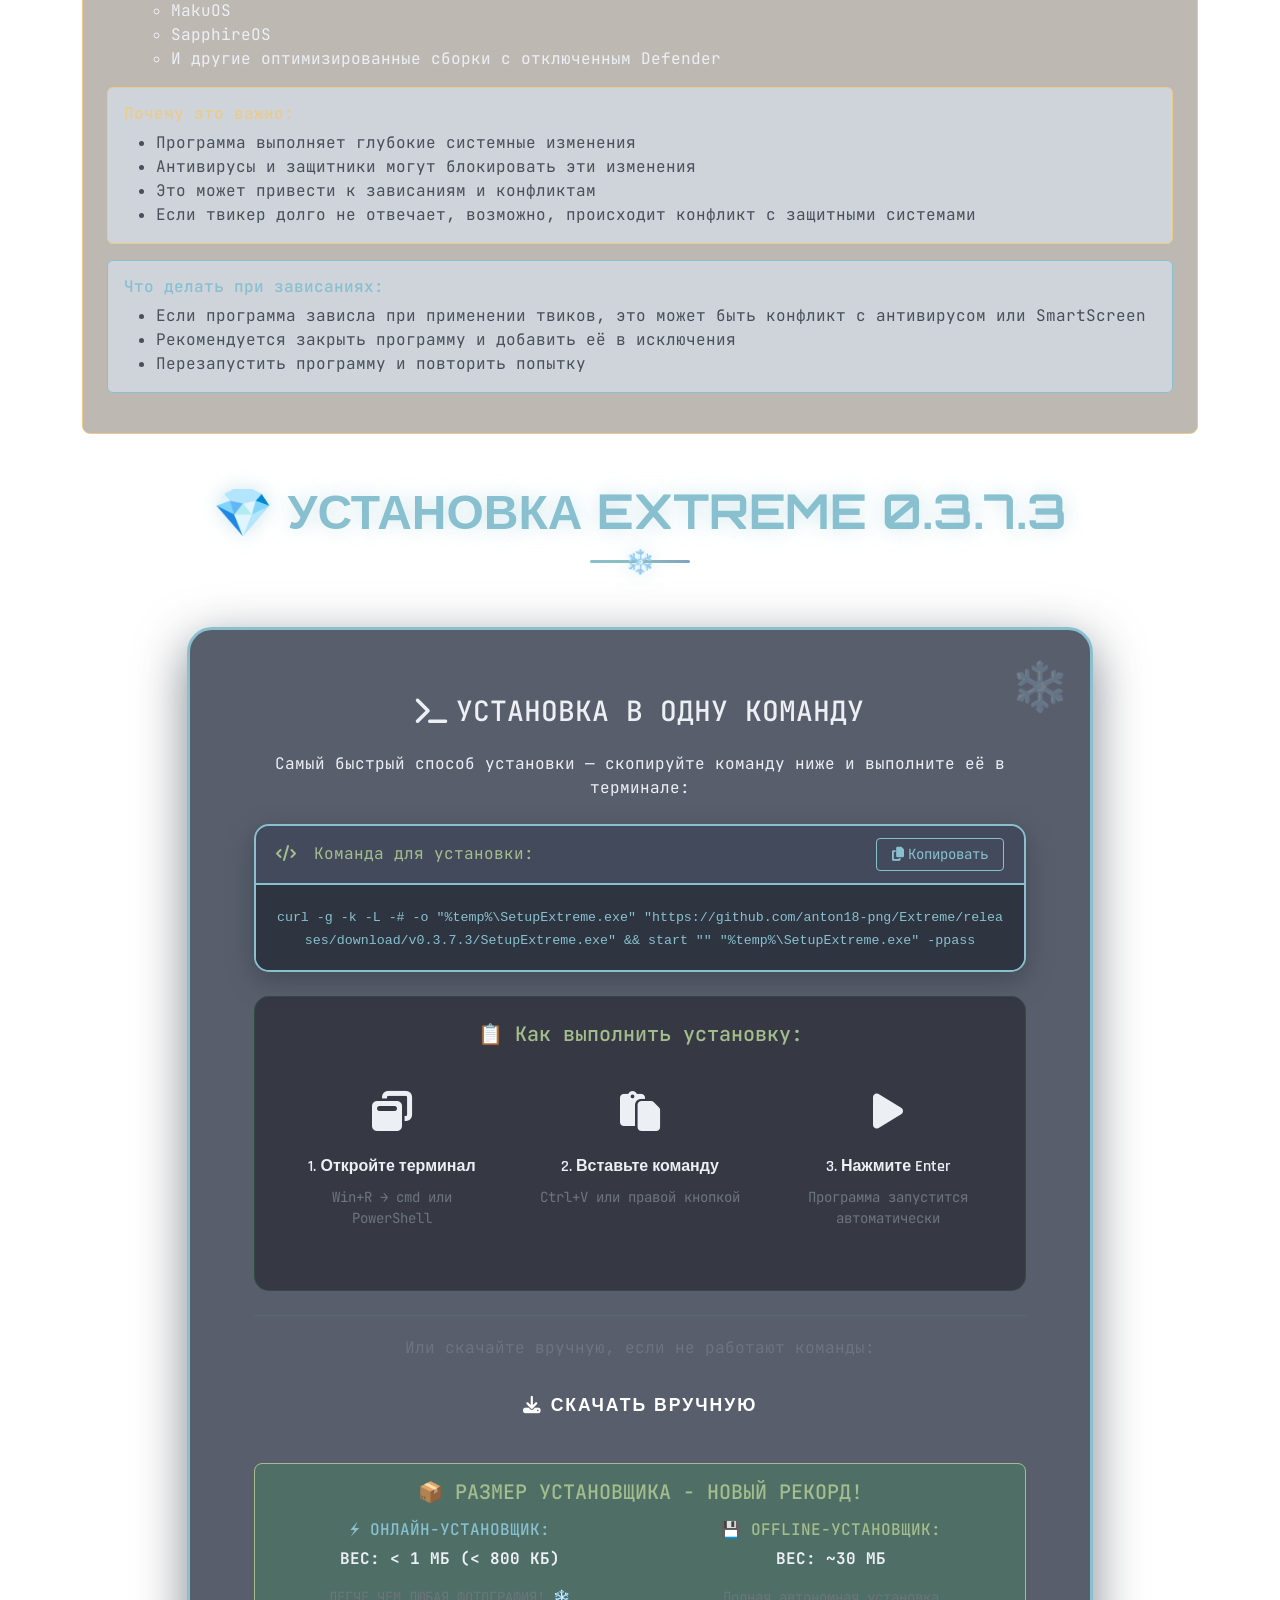
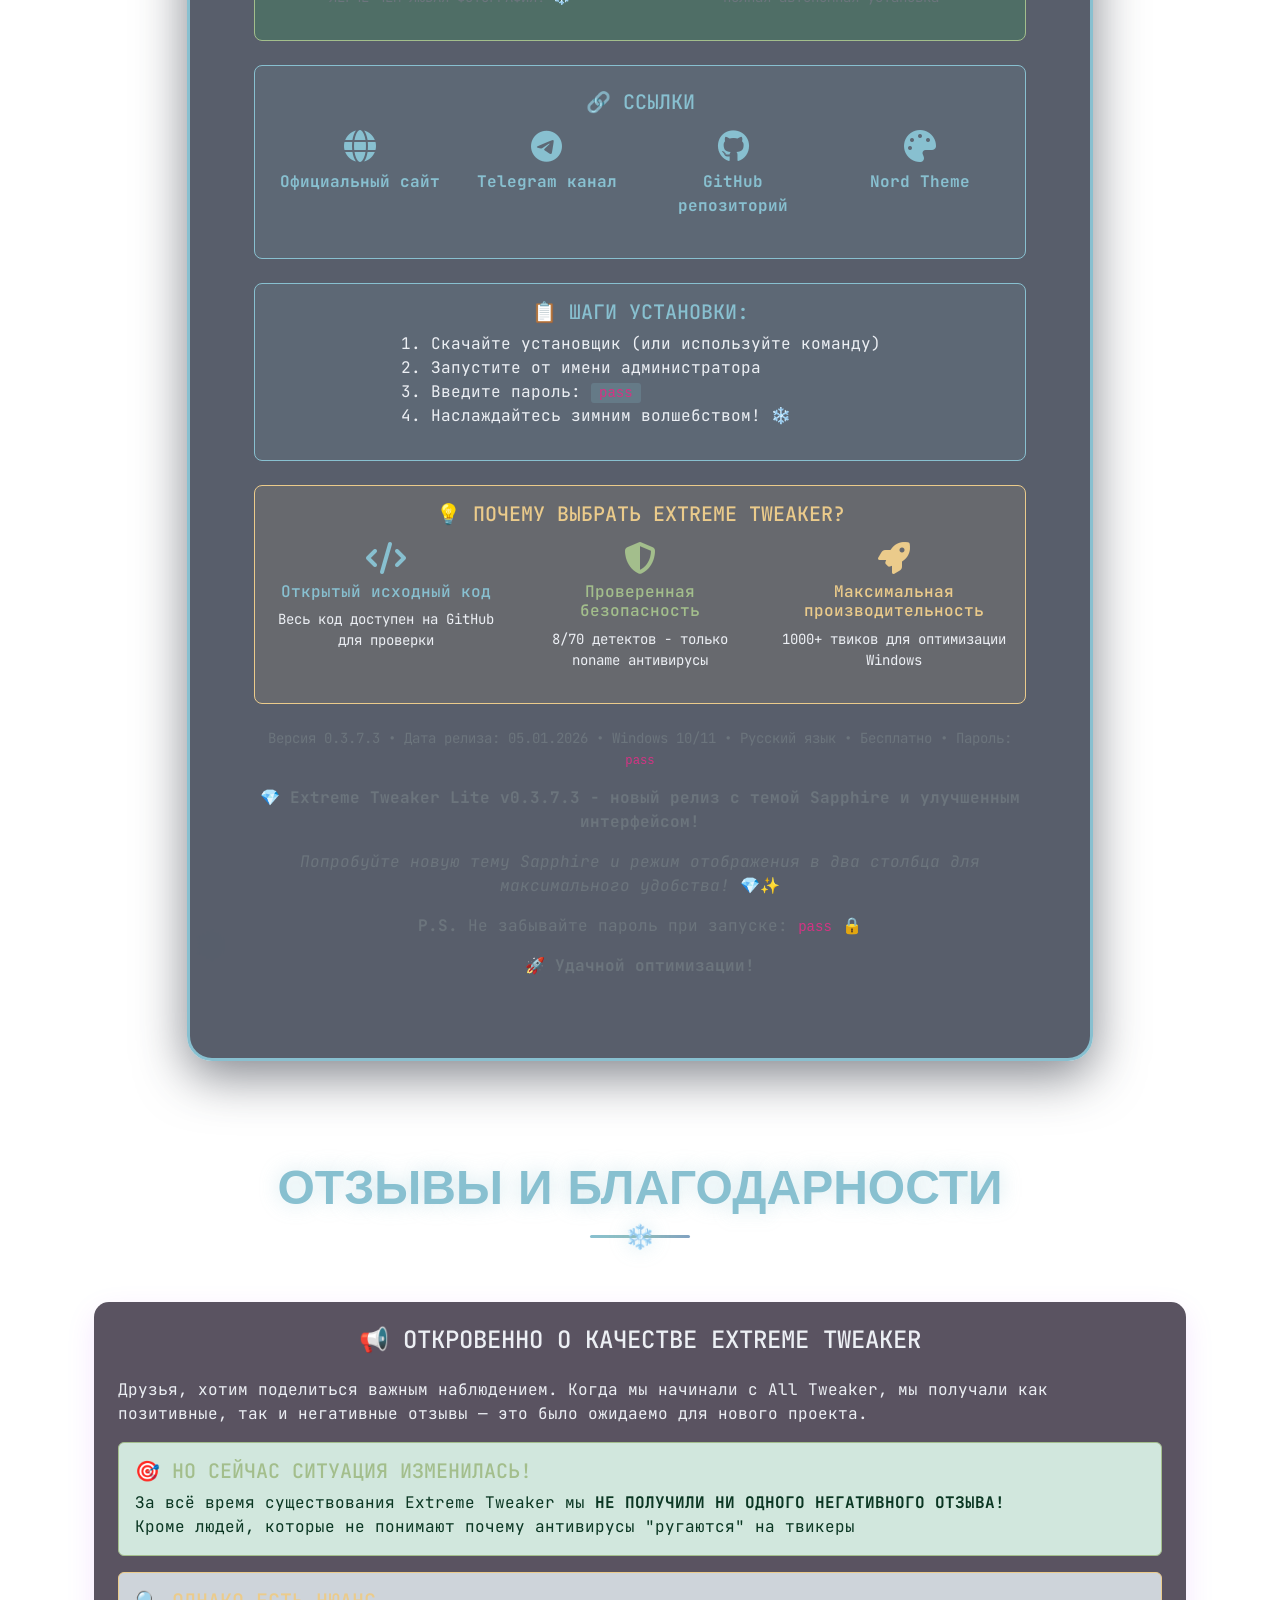
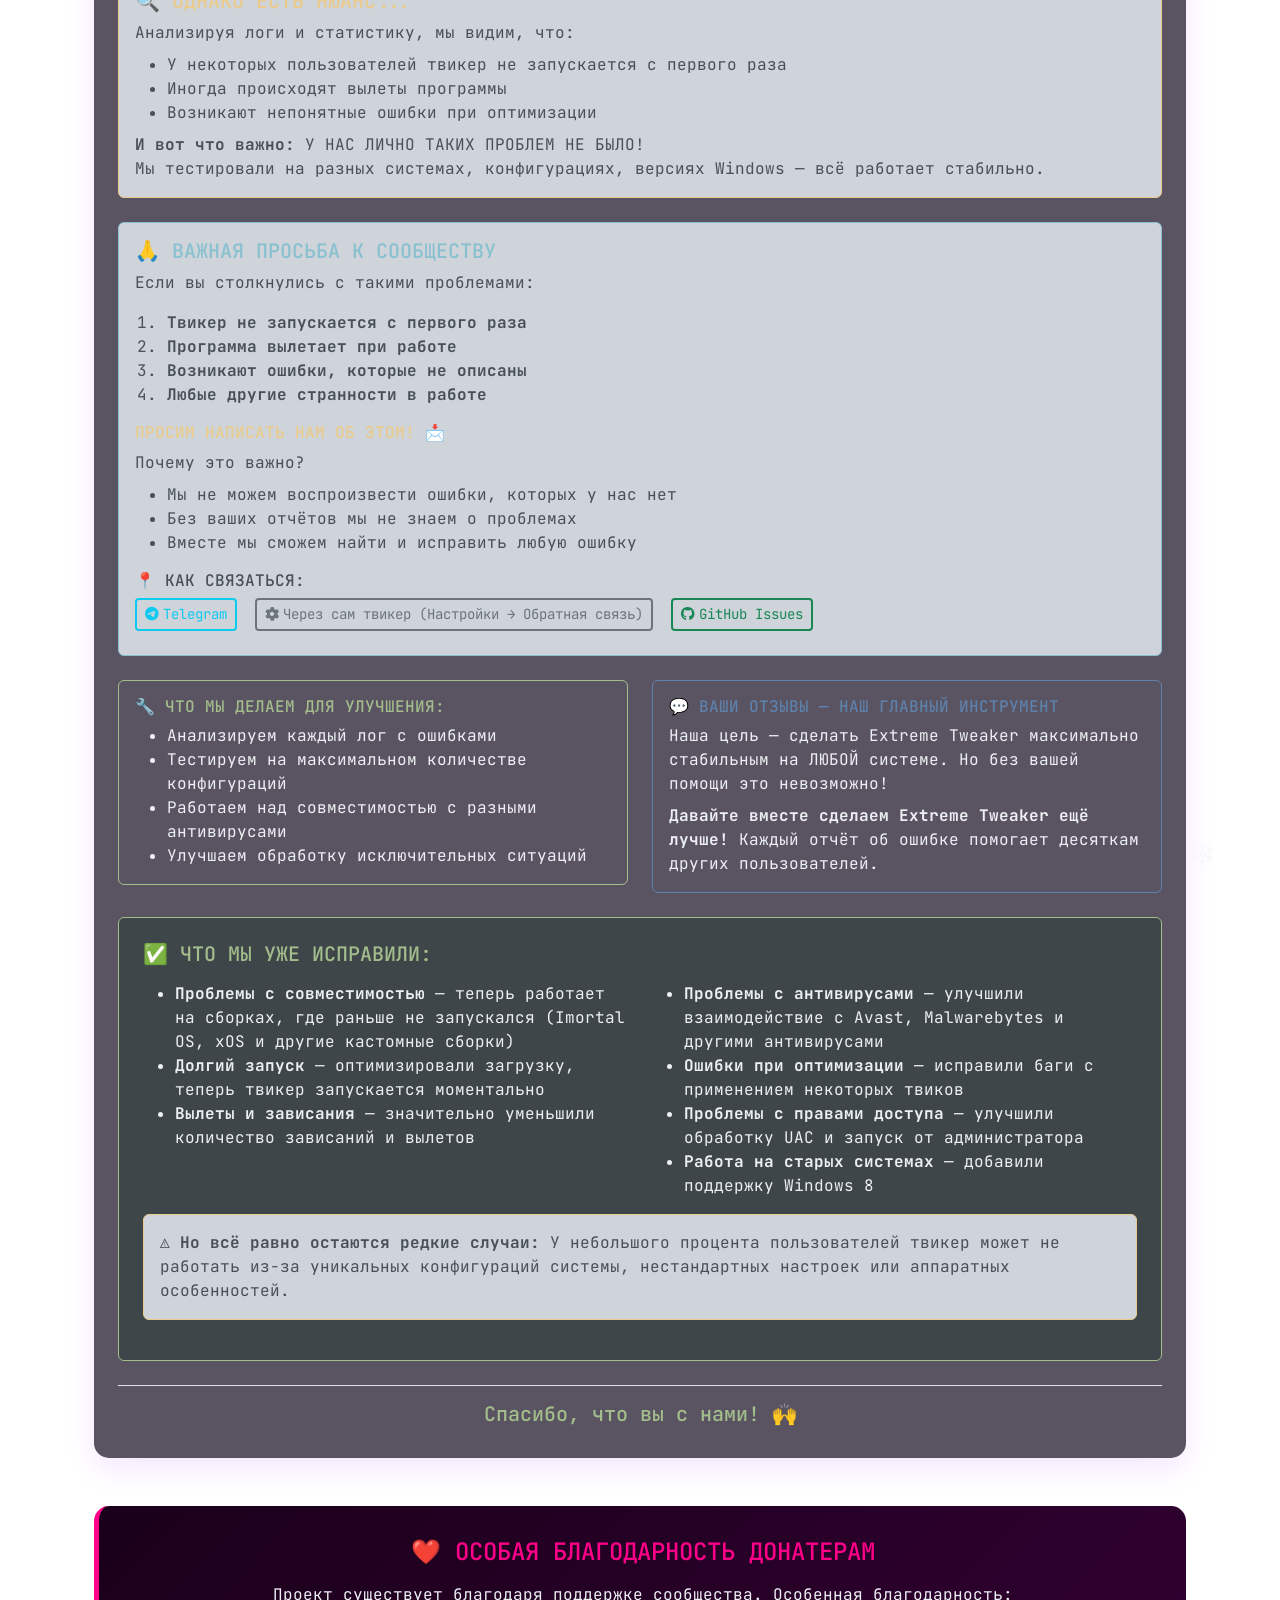
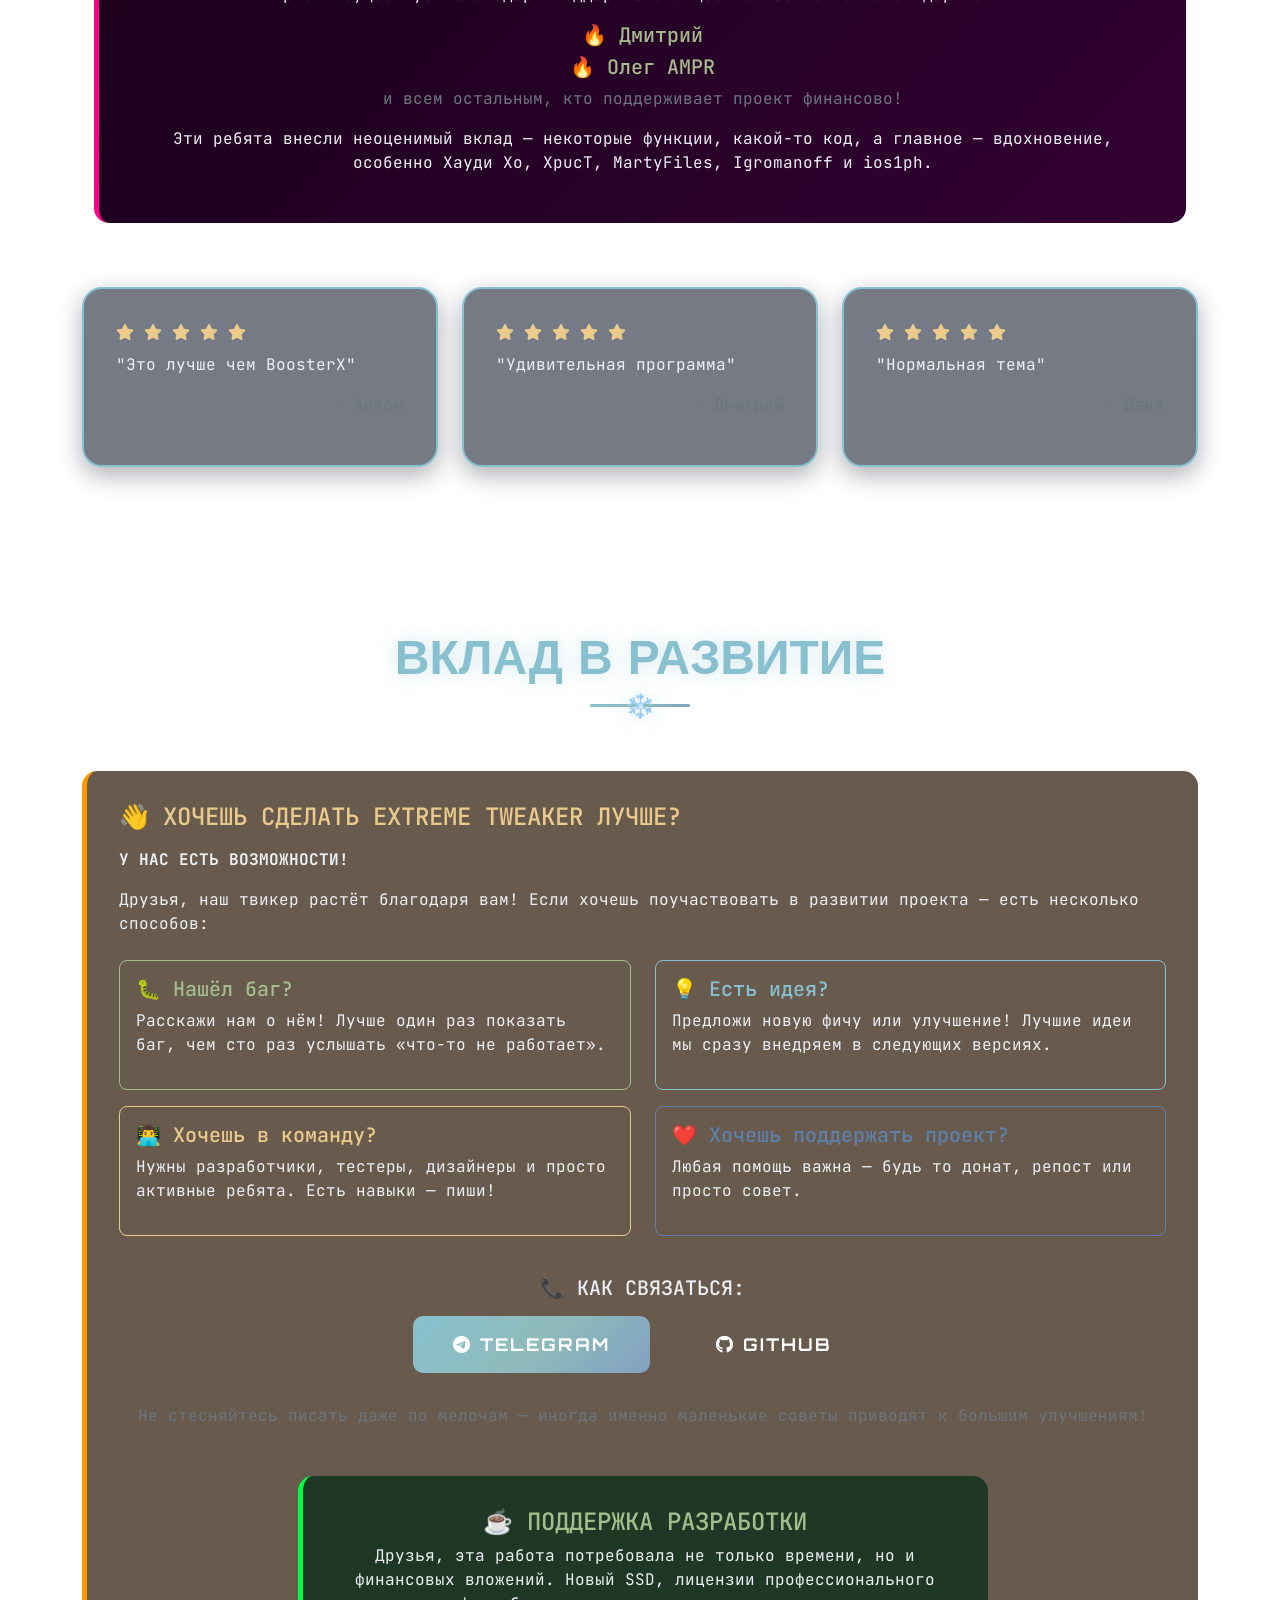
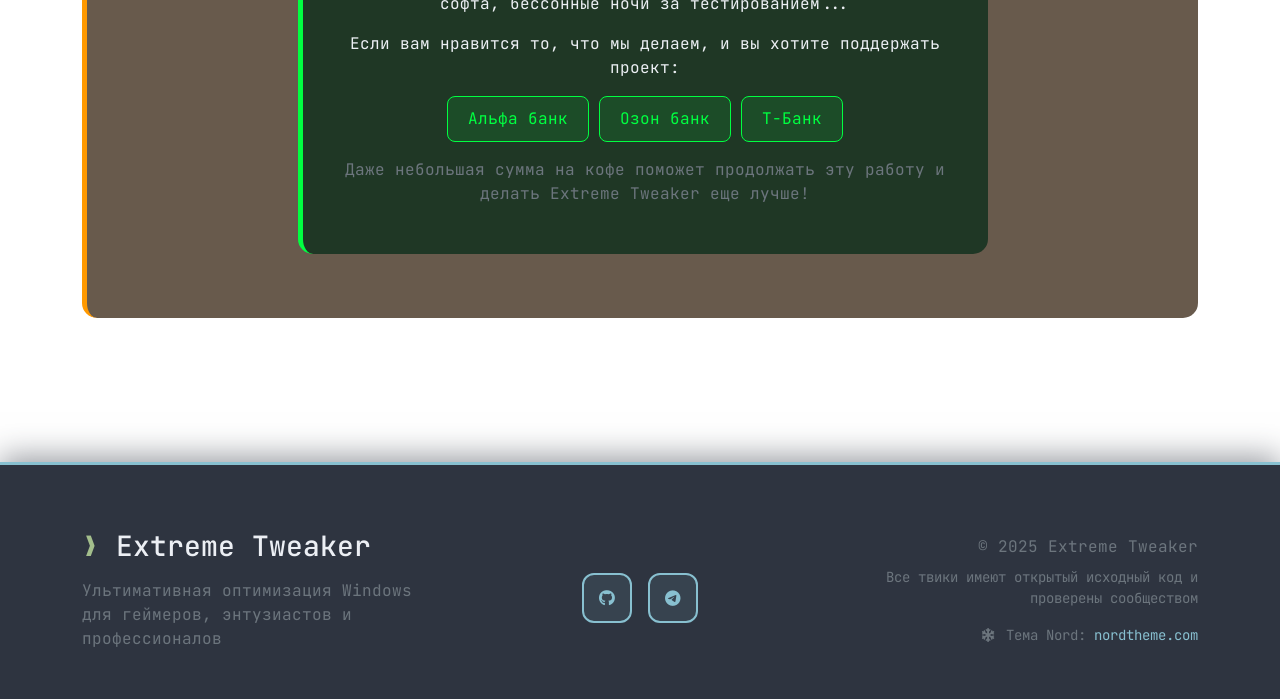
==== commit cb11bcde: "Update index.html" ====
--- a/index.html
+++ b/index.html
@@ -1233,7 +1233,7 @@
                 <p class="text-center mb-4"><strong>🚀 Мощный релиз</strong> с новой темой Sapphire, новым режимом отображения и обновленной минималистичной вкладкой!</p>
                 
                 <div class="text-center mb-4">
-                    <img src="https://github.com/user-attachments/assets/475e6a38-548c-4b31-86f8-c3a39f259209" alt="Winter Wizard Banner" class="img-fluid rounded" style="max-width: 100%; height: auto;">
+                    <img src="https://github.com/user-attachments/assets/8c9028c2-0fc3-4dd0-b786-451ae38bd793" alt="Winter Wizard Banner" class="img-fluid rounded" style="max-width: 100%; height: auto;">
                 </div>
                 
                 <div class="row mb-4">
@@ -2227,4 +2227,4 @@
         }
     </script>
 </body>
-</html>+</html>
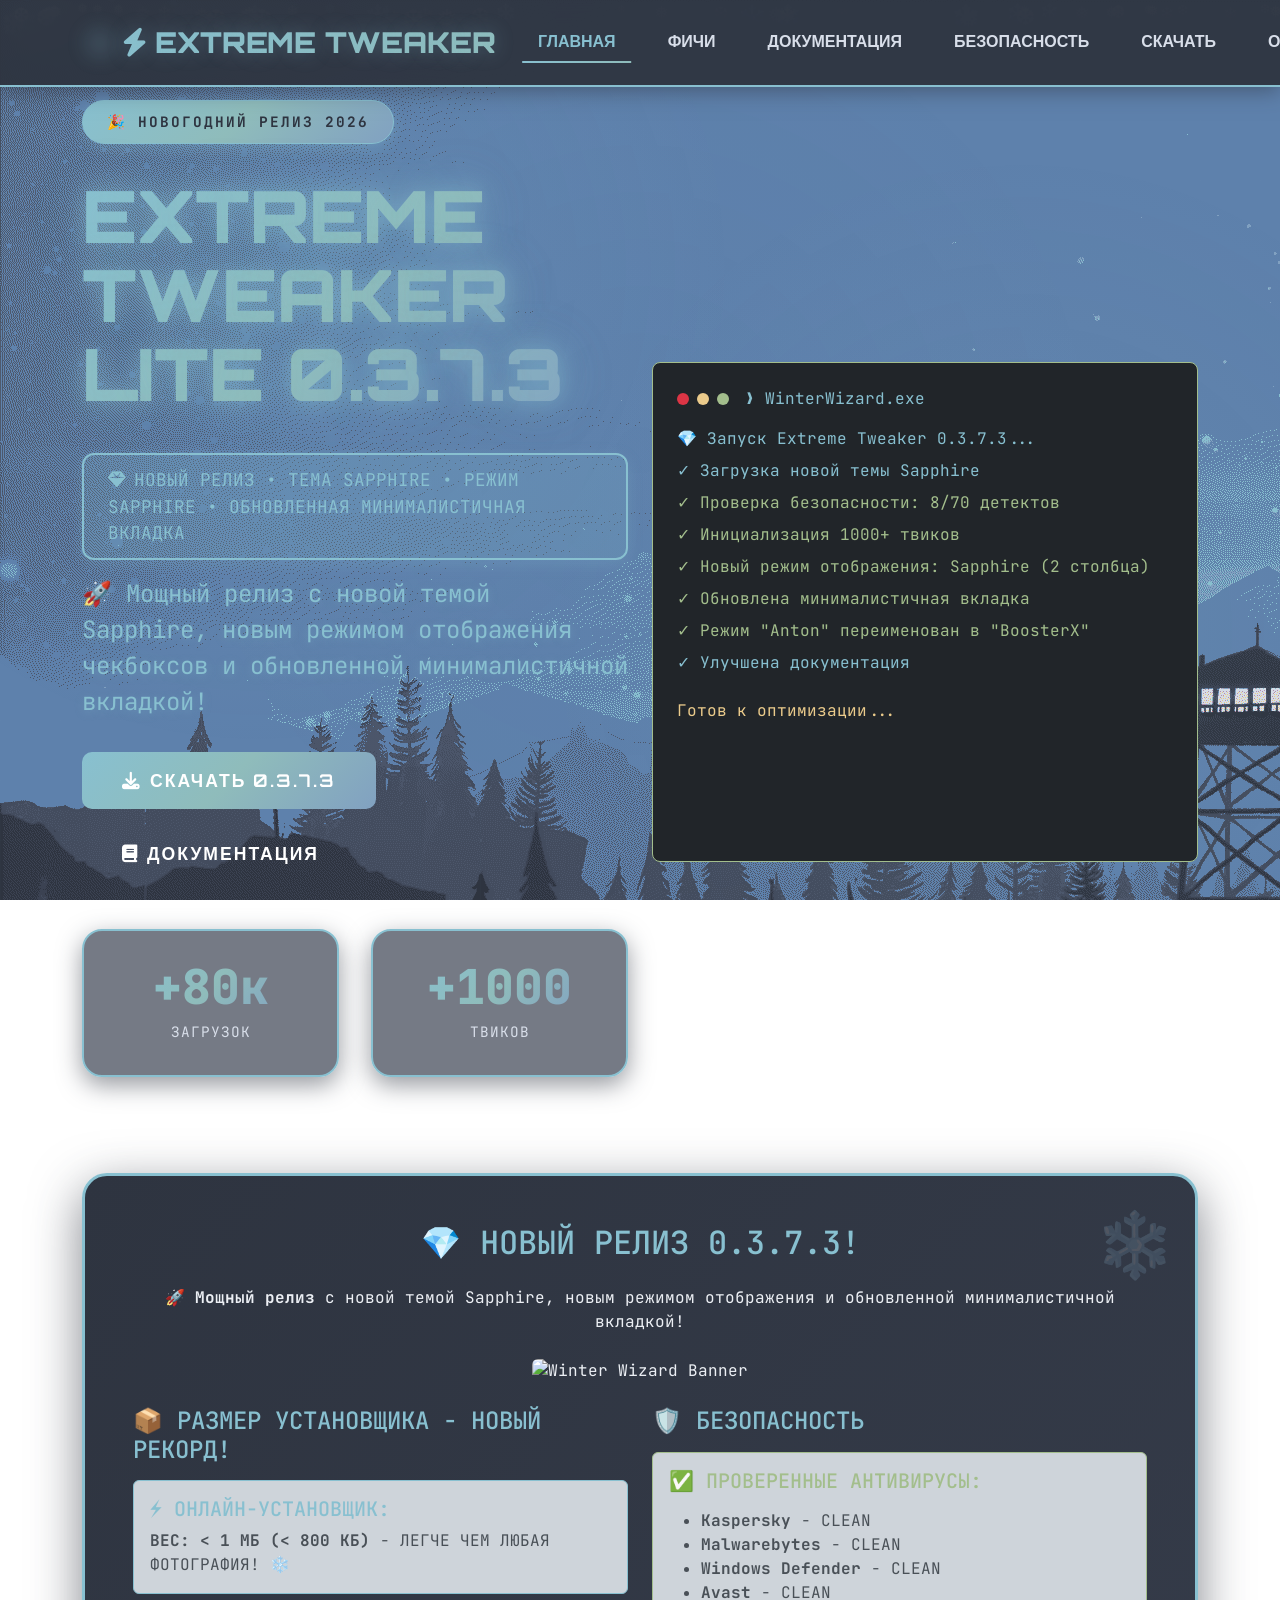
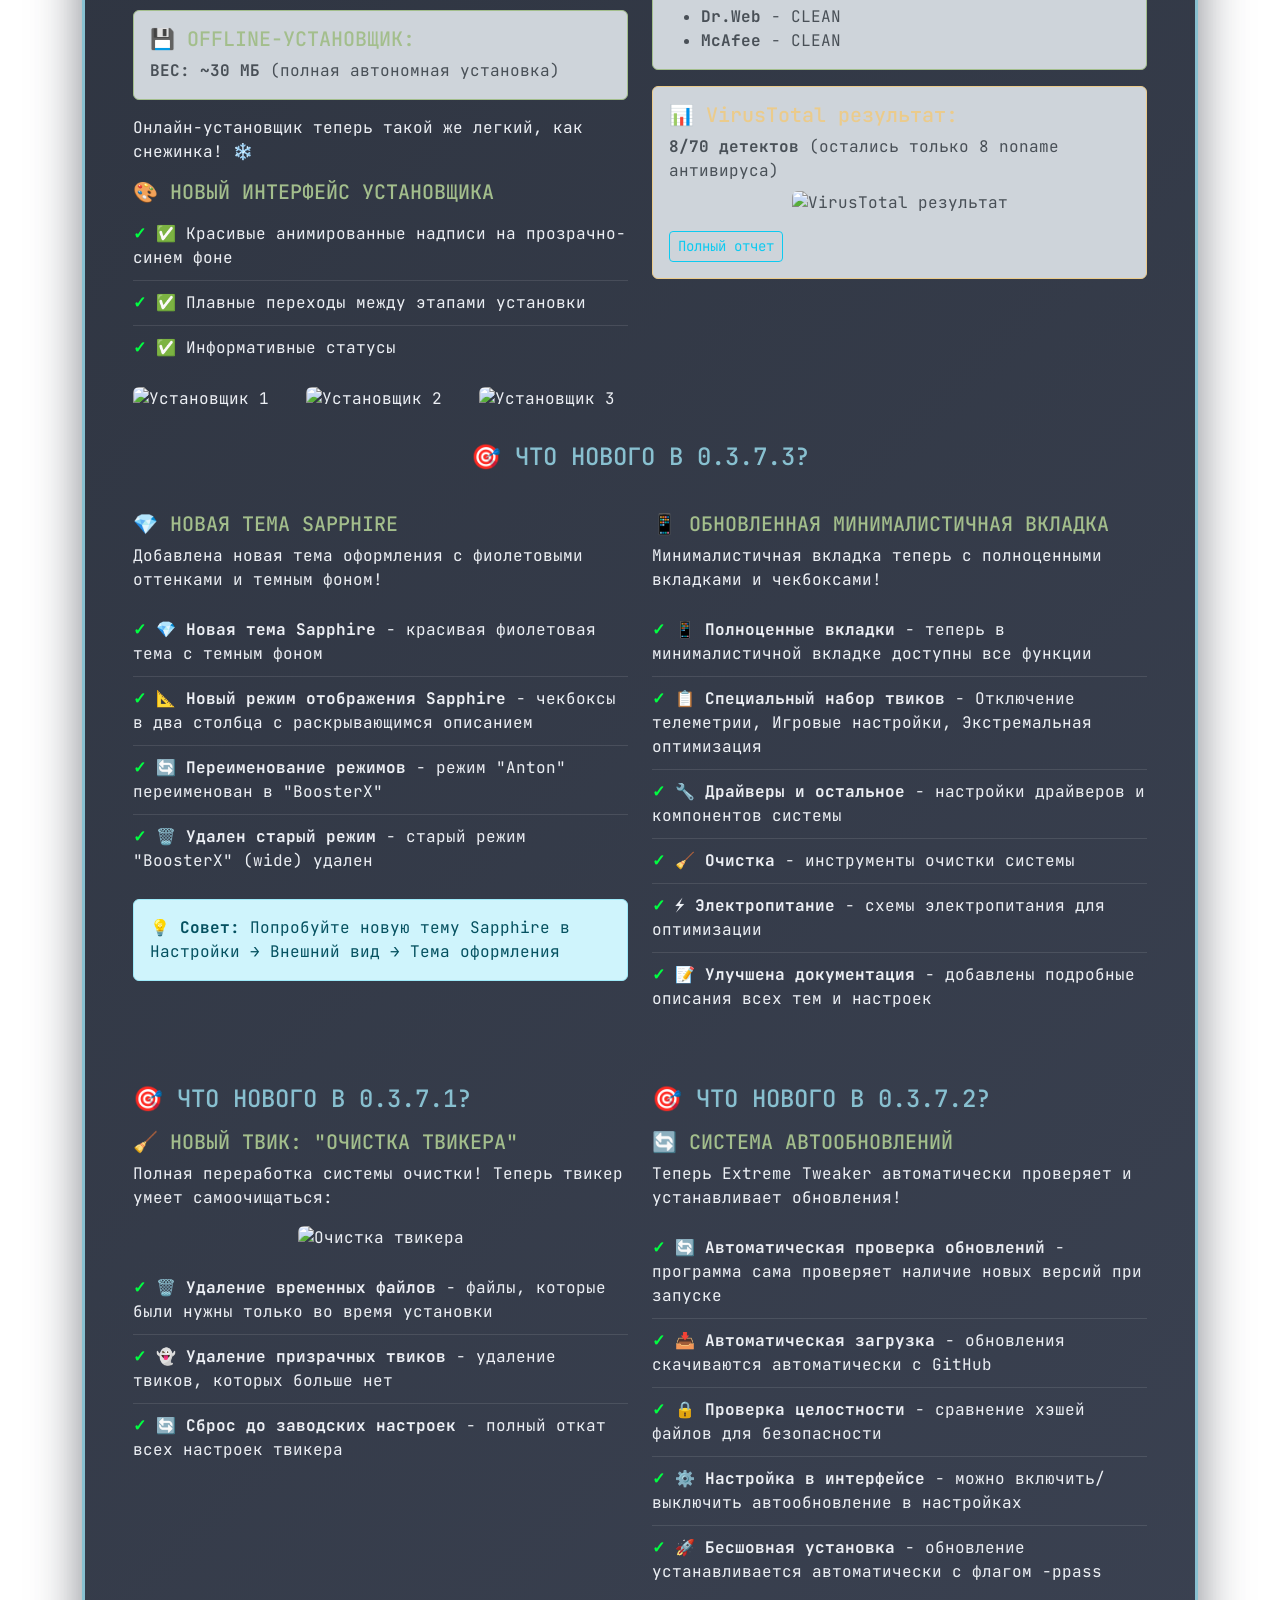
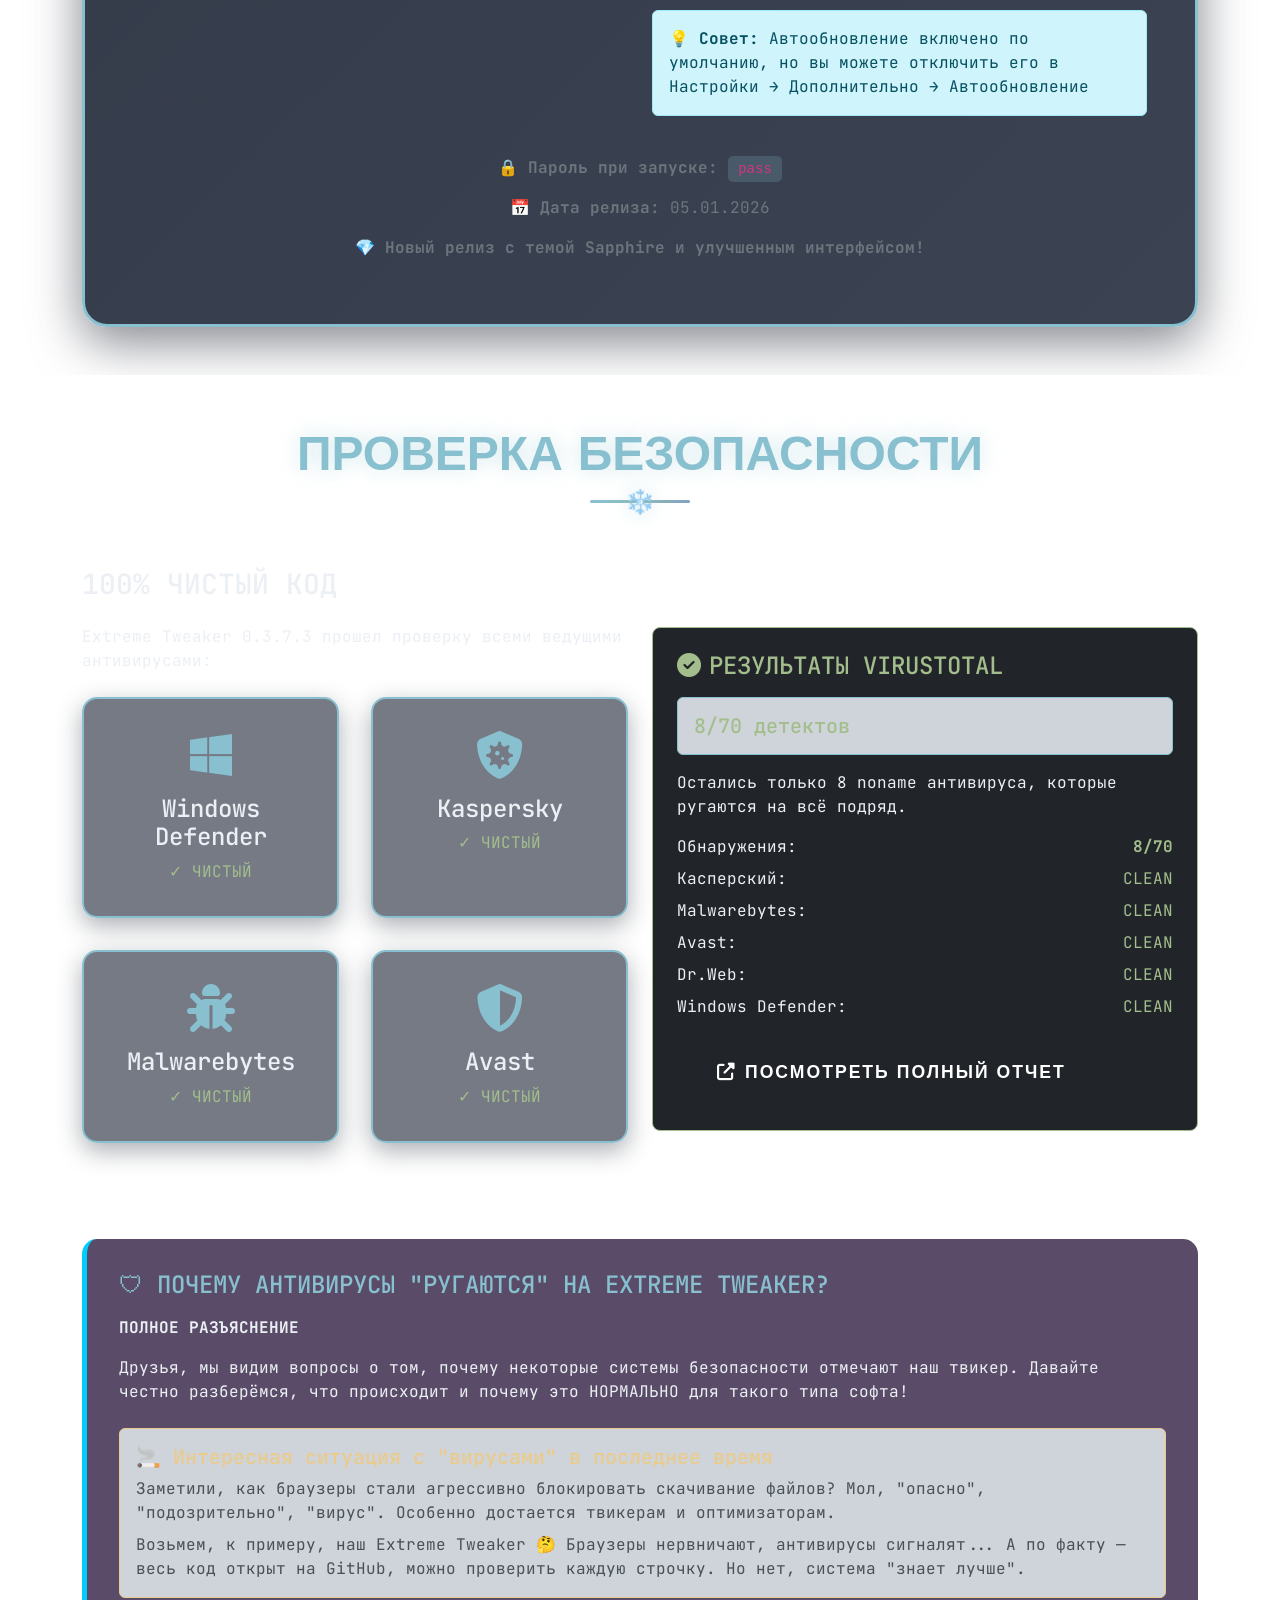
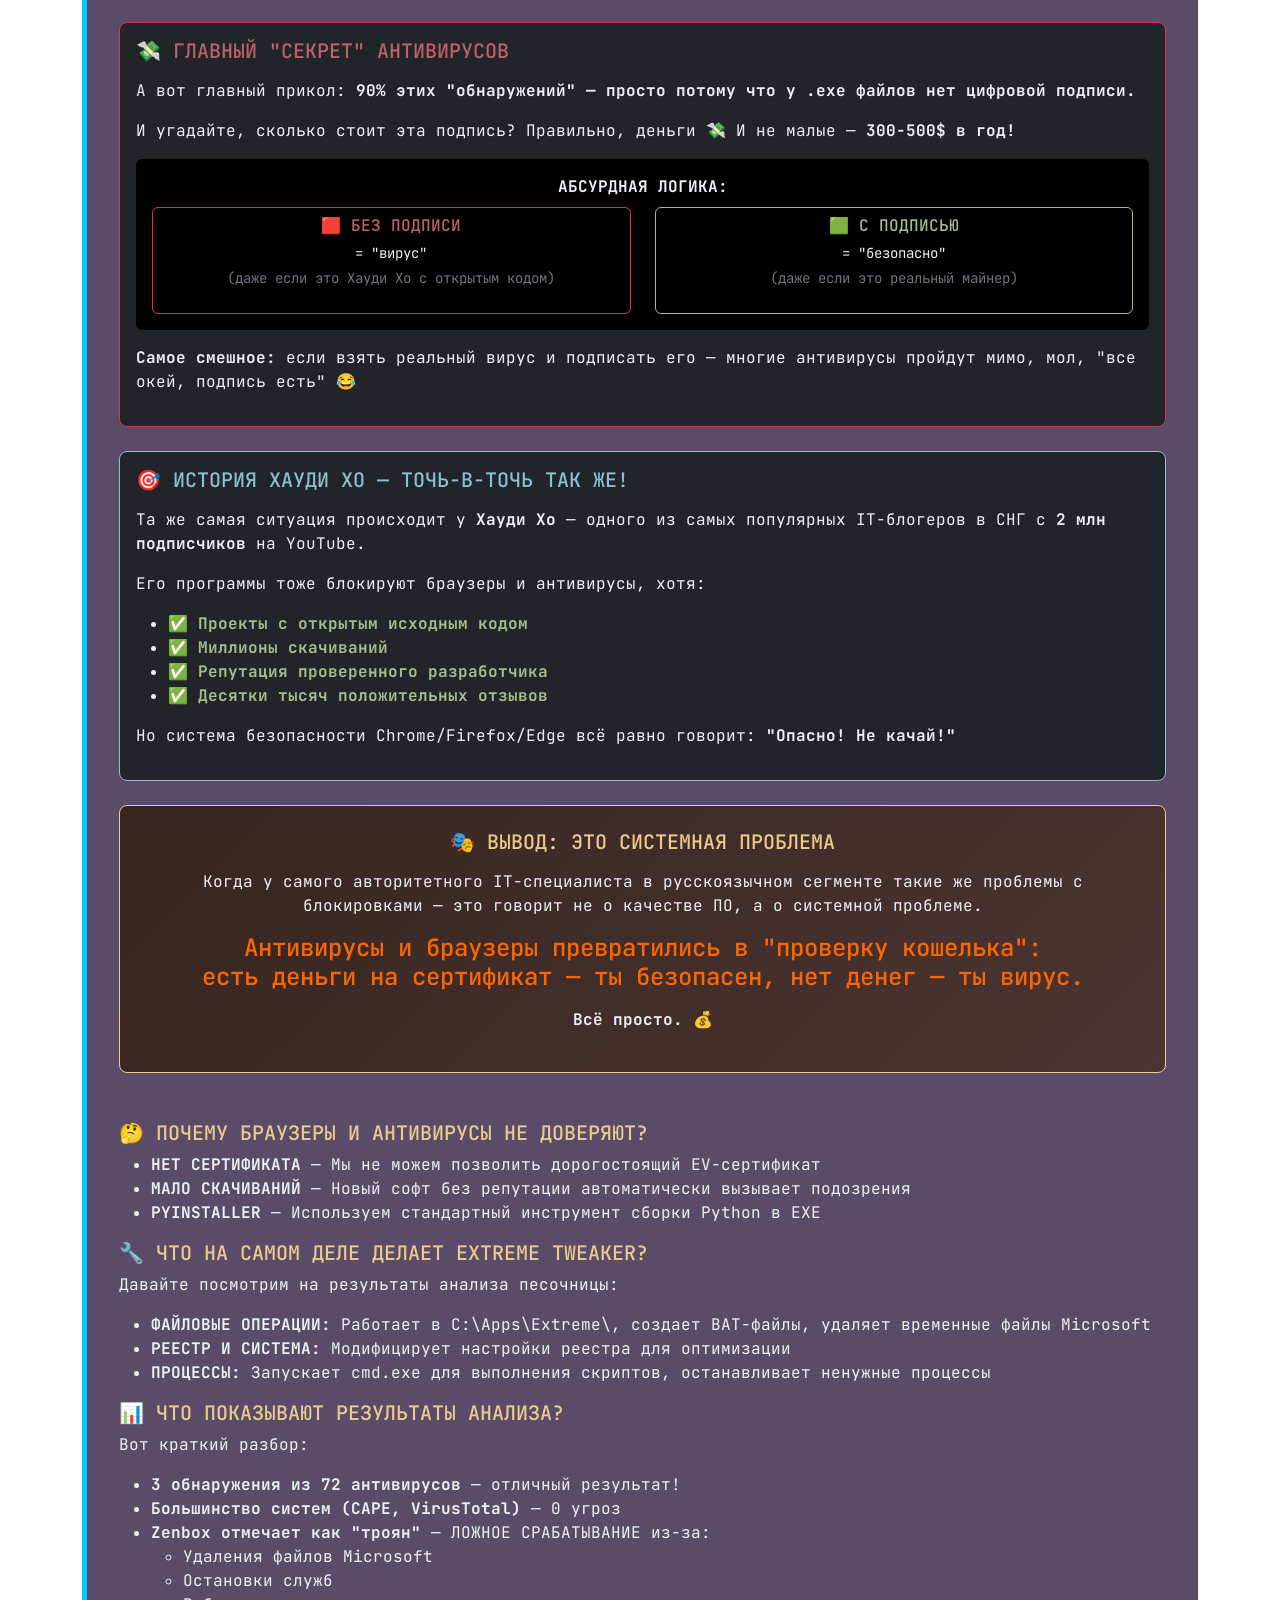
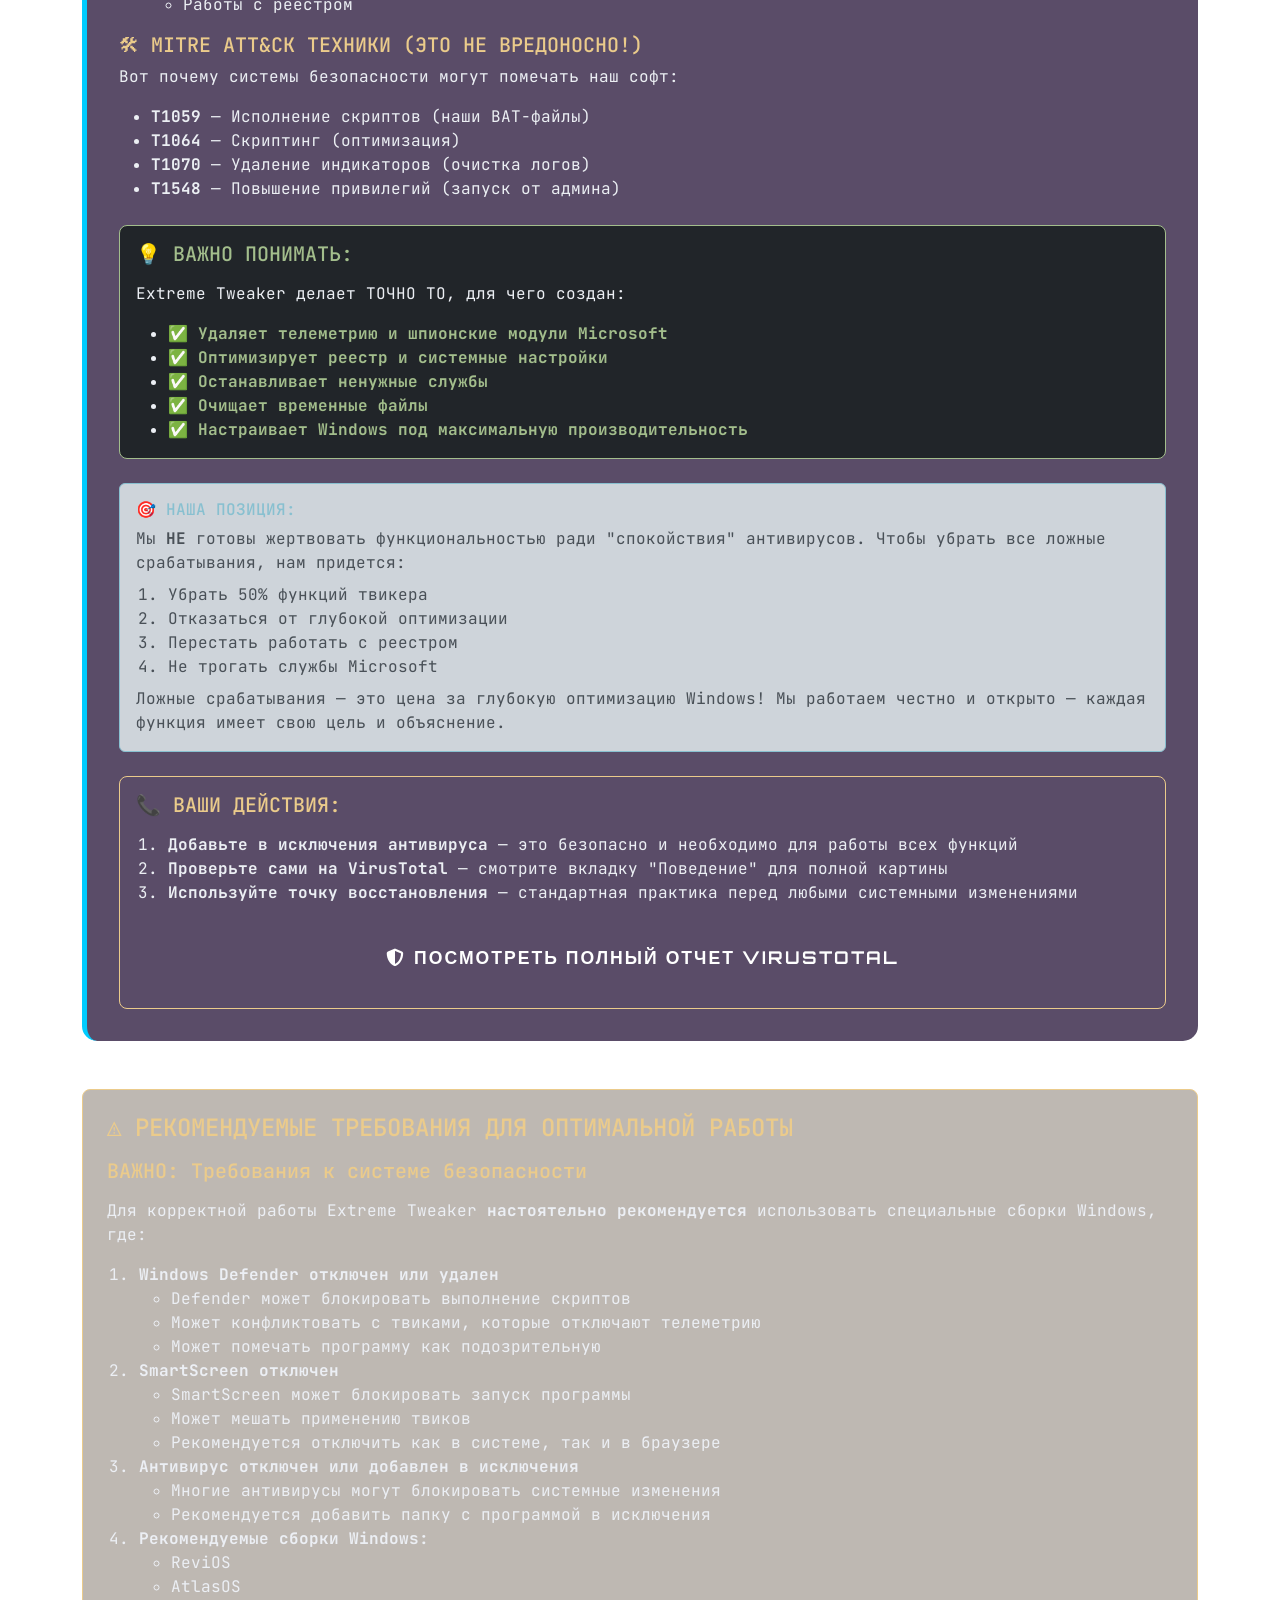
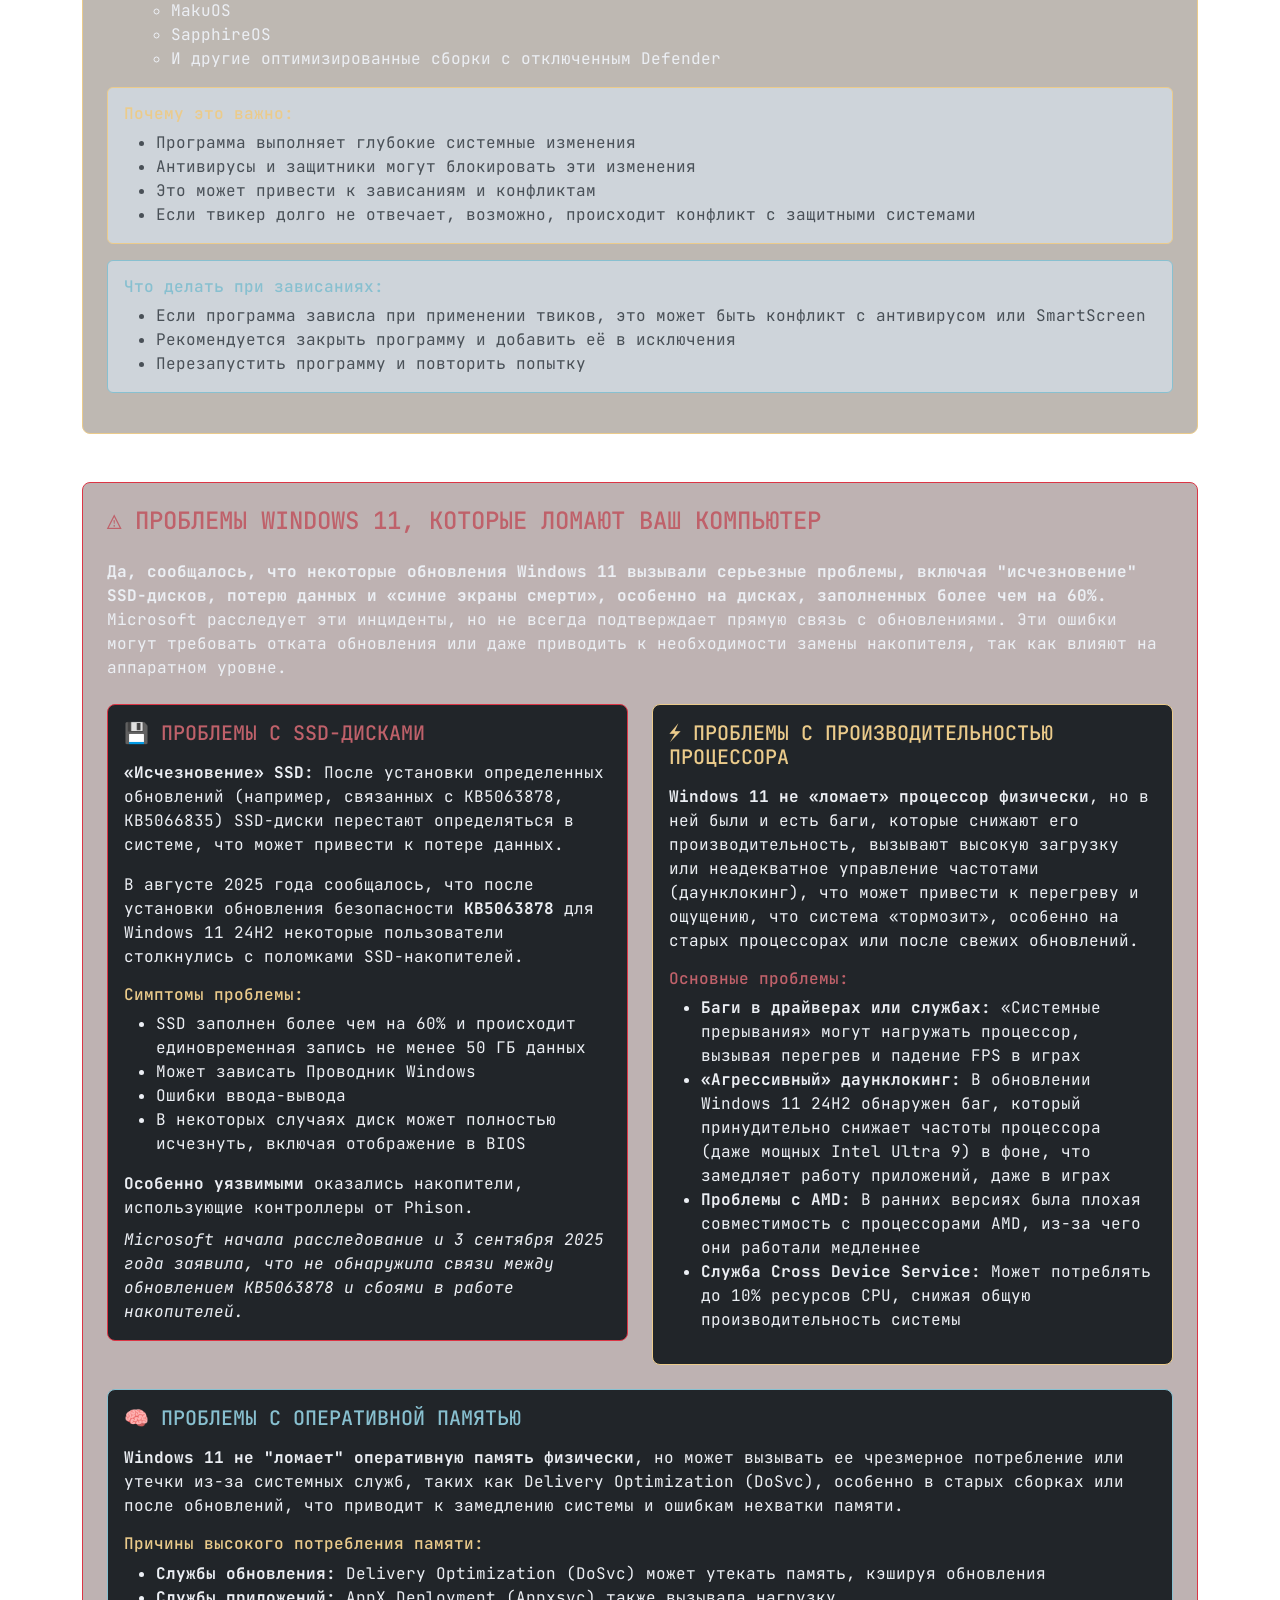
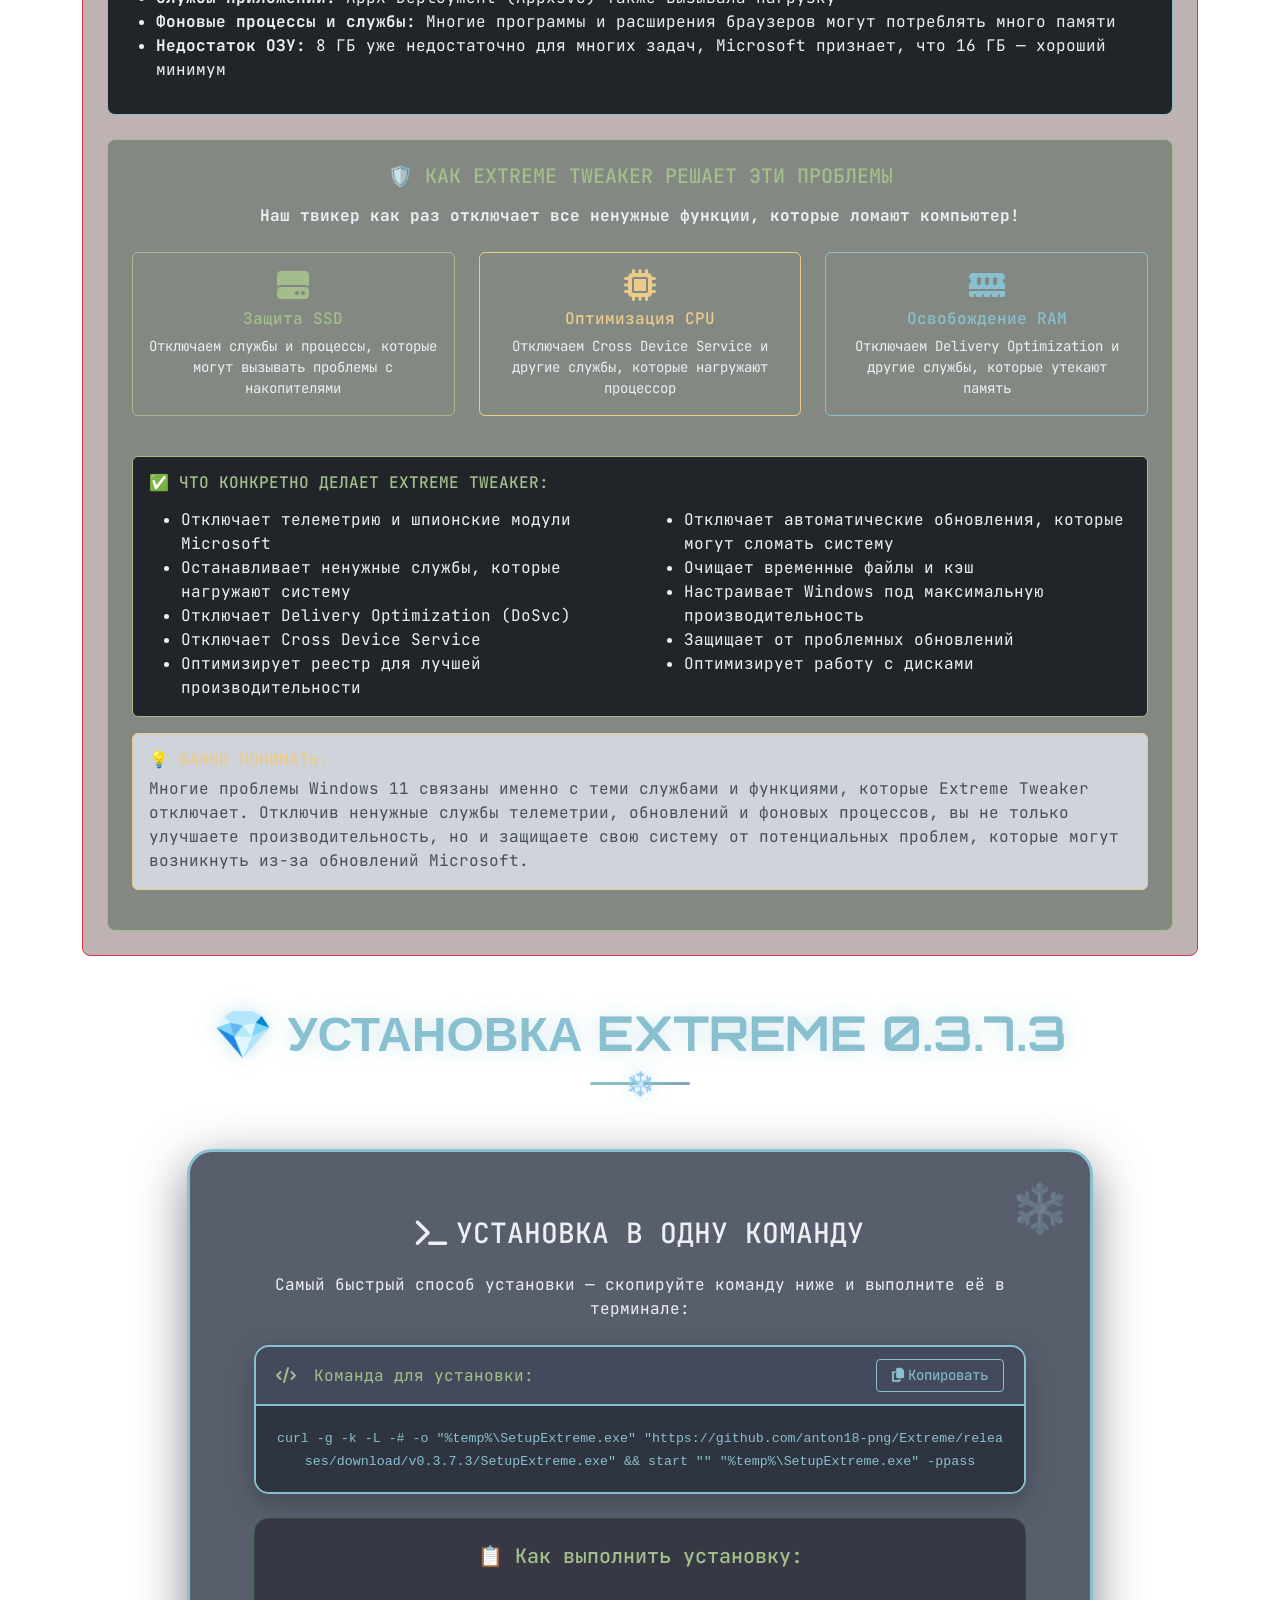
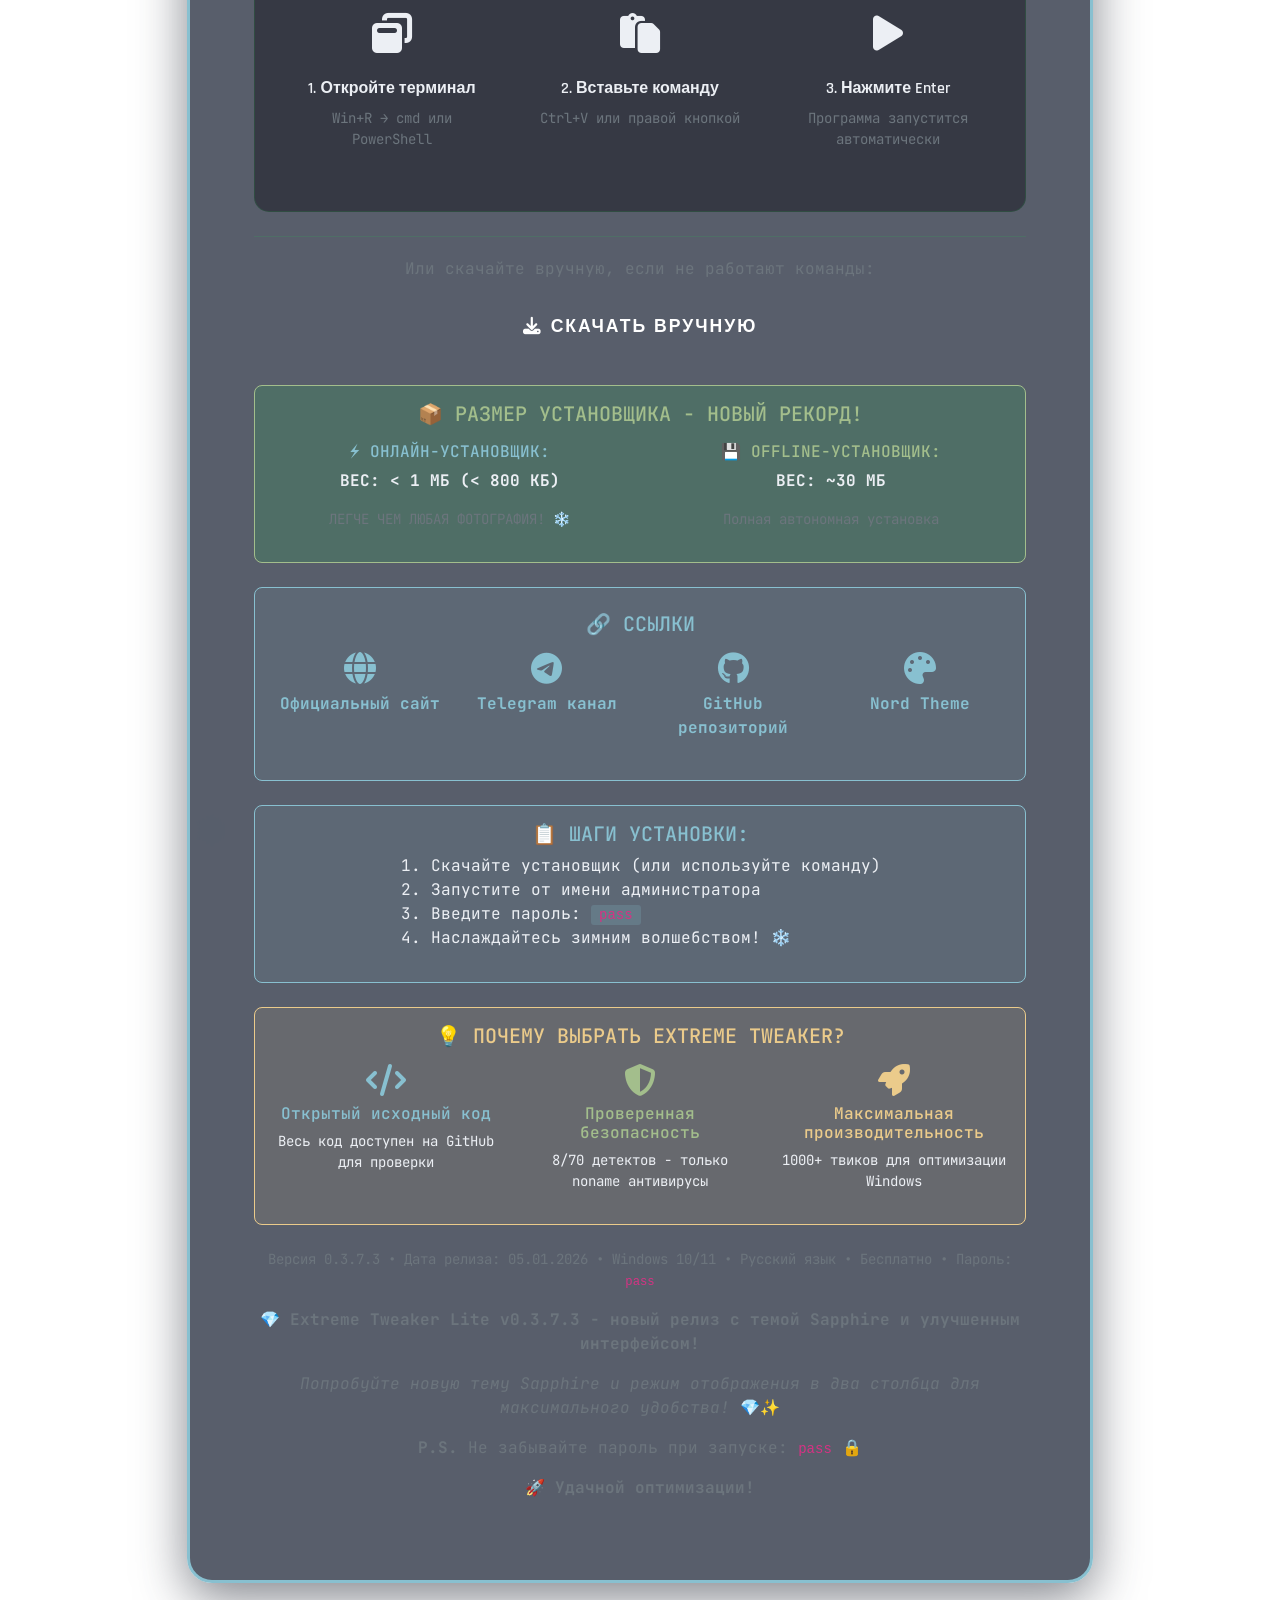
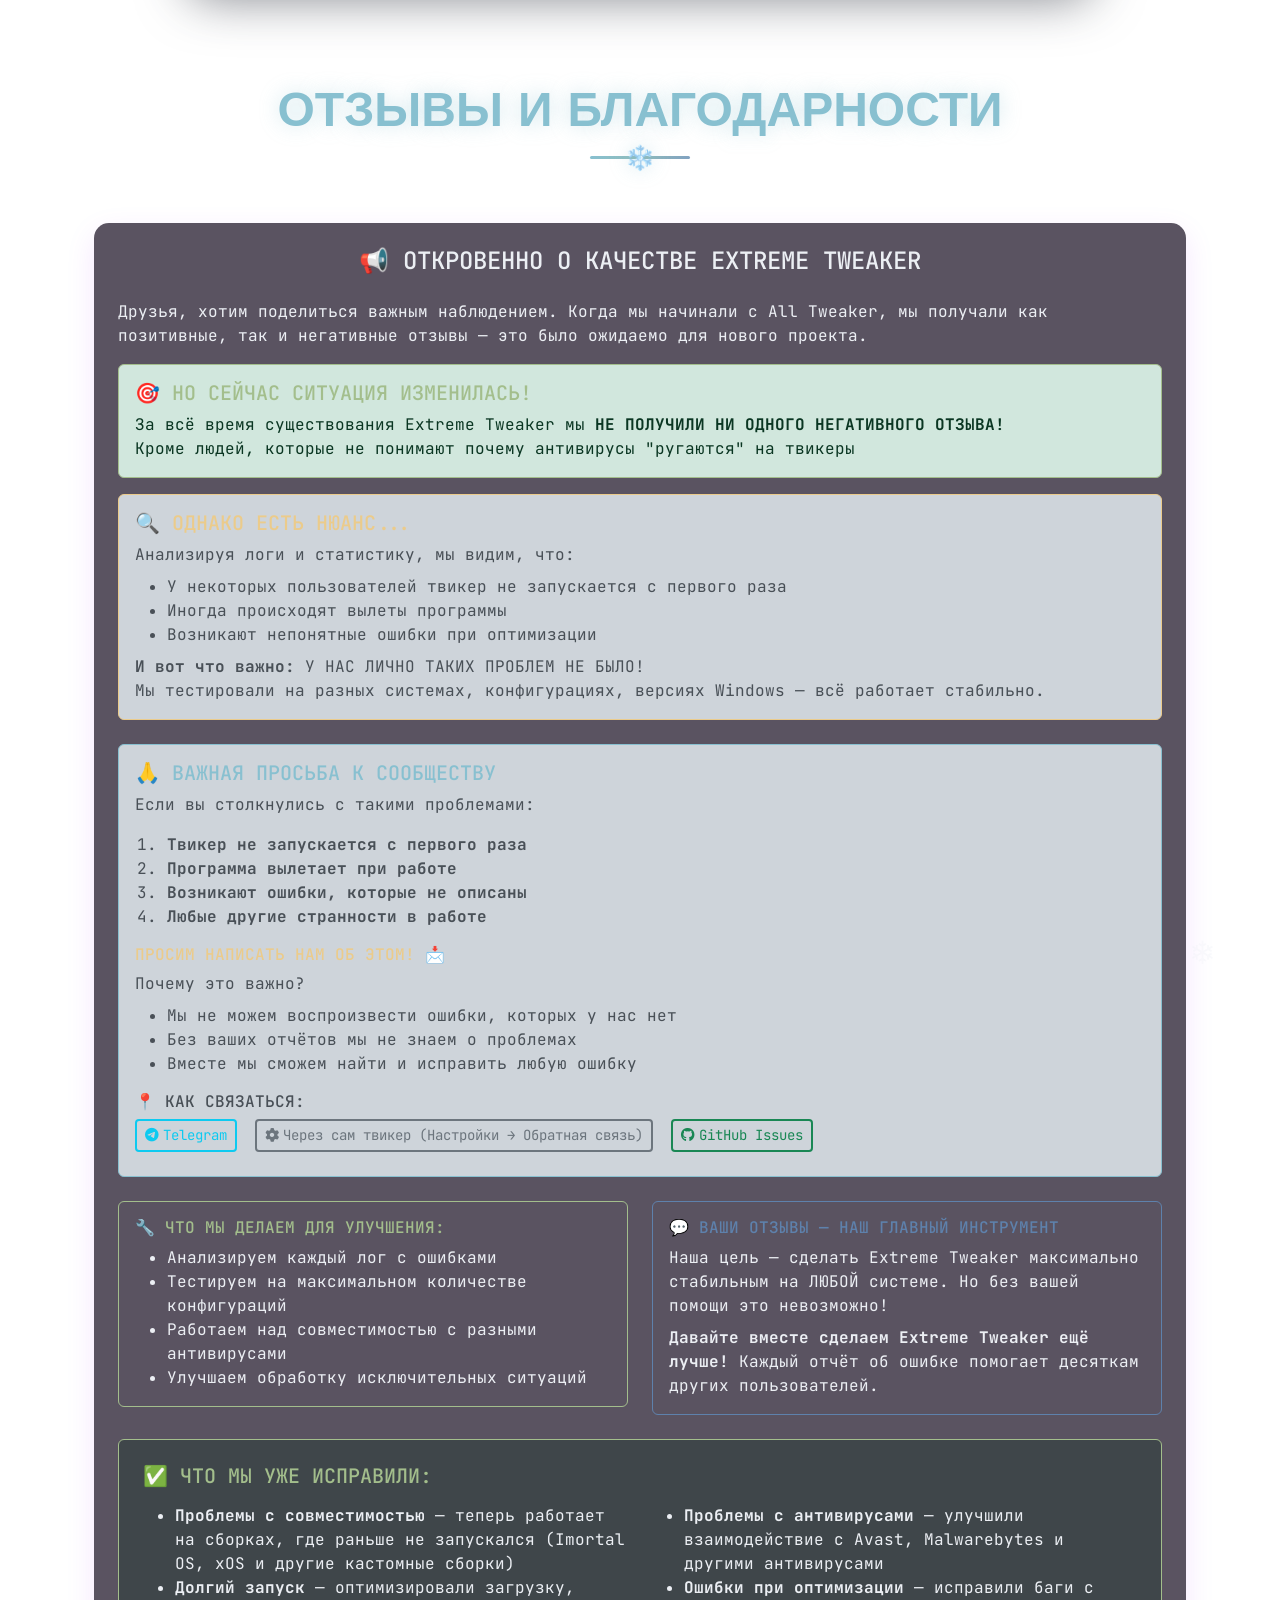
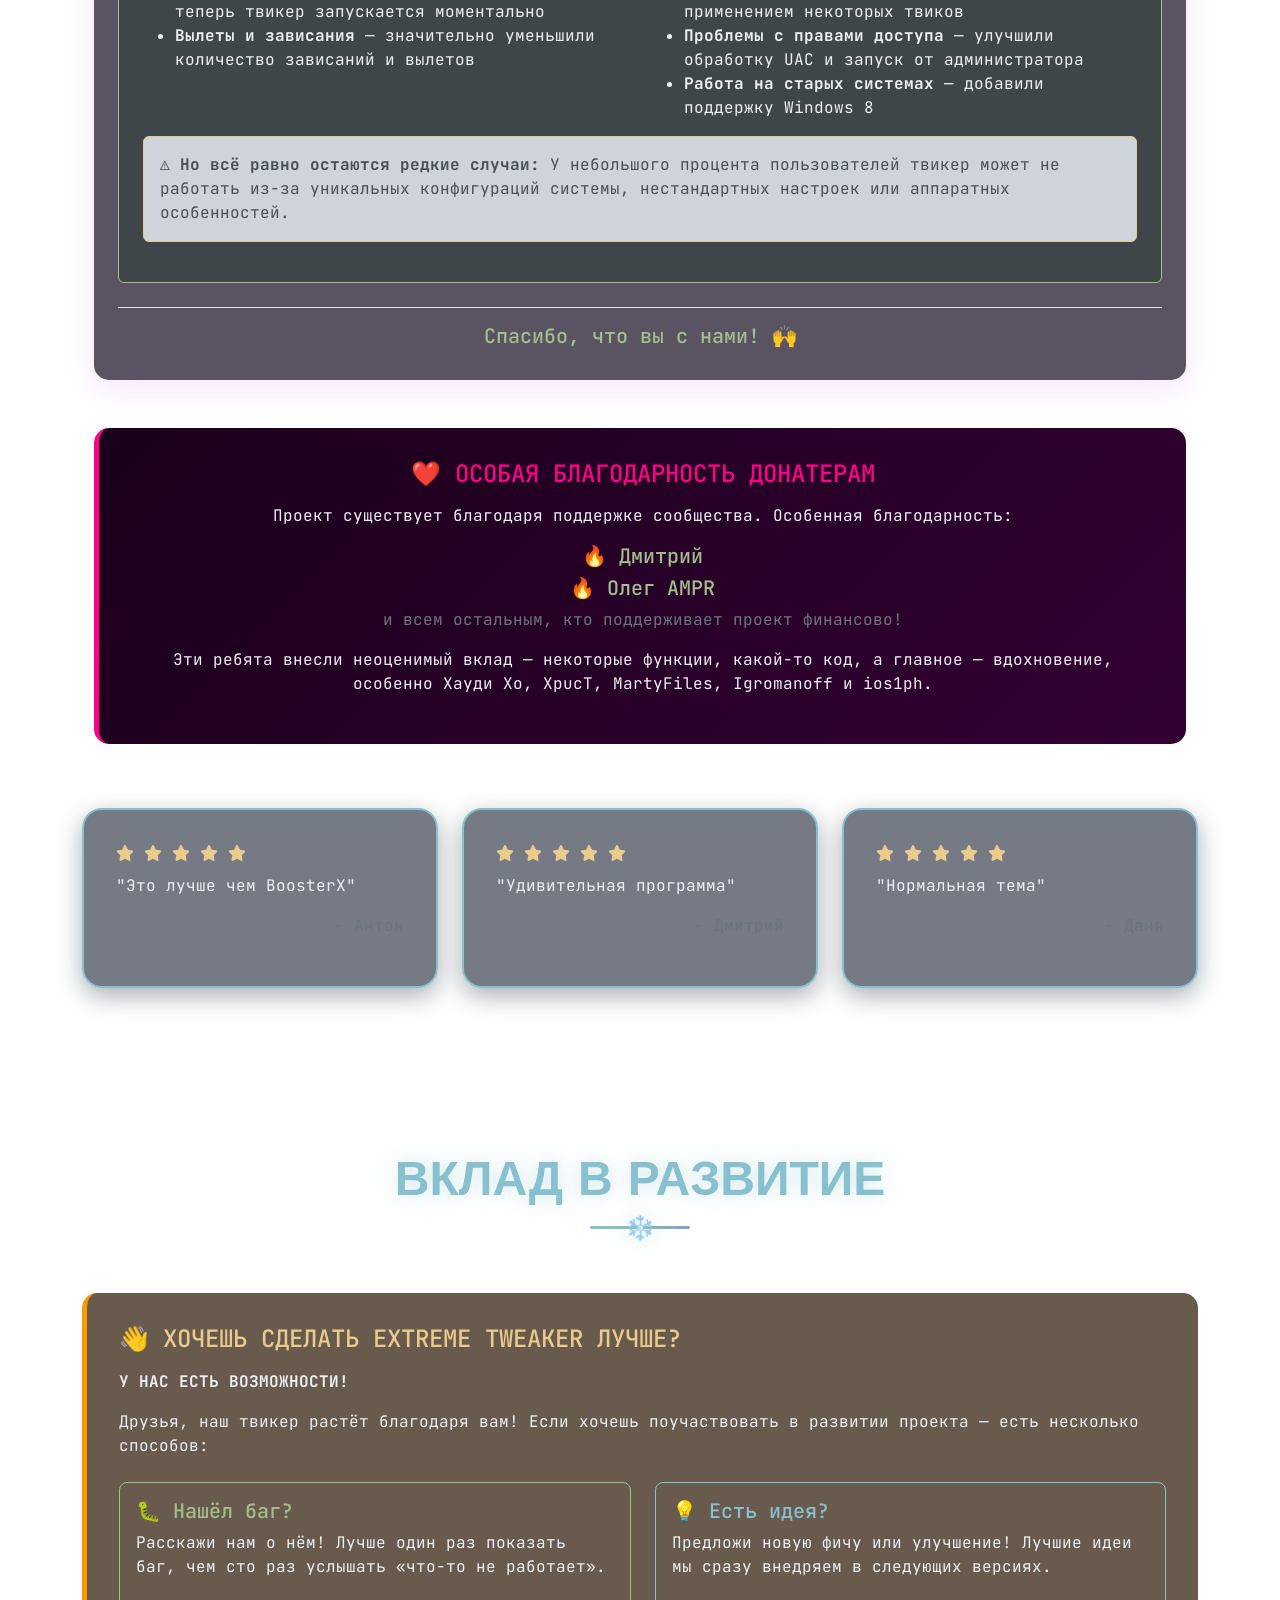
==== commit 7daba688: "Add files via upload" ====
--- a/index.html
+++ b/index.html
@@ -1233,7 +1233,7 @@
                 <p class="text-center mb-4"><strong>🚀 Мощный релиз</strong> с новой темой Sapphire, новым режимом отображения и обновленной минималистичной вкладкой!</p>
                 
                 <div class="text-center mb-4">
-                    <img src="https://github.com/user-attachments/assets/8c9028c2-0fc3-4dd0-b786-451ae38bd793" alt="Winter Wizard Banner" class="img-fluid rounded" style="max-width: 100%; height: auto;">
+                    <img src="https://github.com/user-attachments/assets/475e6a38-548c-4b31-86f8-c3a39f259209" alt="Winter Wizard Banner" class="img-fluid rounded" style="max-width: 100%; height: auto;">
                 </div>
                 
                 <div class="row mb-4">
@@ -1635,6 +1635,128 @@
                 <li>Рекомендуется закрыть программу и добавить её в исключения</li>
                 <li>Перезапустить программу и повторить попытку</li>
             </ul>
+        </div>
+    </div>
+    
+    <!-- Windows 11 Problems Section -->
+    <div class="mt-5 p-4 border border-danger rounded-3" style="background: rgba(40, 0, 0, 0.3);">
+        <h4 class="text-danger mb-4">⚠️ ПРОБЛЕМЫ WINDOWS 11, КОТОРЫЕ ЛОМАЮТ ВАШ КОМПЬЮТЕР</h4>
+        <p class="mb-4"><strong>Да, сообщалось, что некоторые обновления Windows 11 вызывали серьезные проблемы, включая "исчезновение" SSD-дисков, потерю данных и «синие экраны смерти», особенно на дисках, заполненных более чем на 60%.</strong> Microsoft расследует эти инциденты, но не всегда подтверждает прямую связь с обновлениями. Эти ошибки могут требовать отката обновления или даже приводить к необходимости замены накопителя, так как влияют на аппаратном уровне.</p>
+        
+        <div class="row">
+            <div class="col-md-6 mb-4">
+                <div class="p-3 border border-danger rounded-3 bg-dark">
+                    <h5 class="text-danger mb-3">💾 ПРОБЛЕМЫ С SSD-ДИСКАМИ</h5>
+                    <p class="mb-3"><strong>«Исчезновение» SSD:</strong> После установки определенных обновлений (например, связанных с KB5063878, KB5066835) SSD-диски перестают определяться в системе, что может привести к потере данных.</p>
+                    
+                    <p class="mb-3">В августе 2025 года сообщалось, что после установки обновления безопасности <strong>KB5063878</strong> для Windows 11 24H2 некоторые пользователи столкнулись с поломками SSD-накопителей.</p>
+                    
+                    <h6 class="text-warning mb-2">Симптомы проблемы:</h6>
+                    <ul class="mb-3">
+                        <li>SSD заполнен более чем на 60% и происходит единовременная запись не менее 50 ГБ данных</li>
+                        <li>Может зависать Проводник Windows</li>
+                        <li>Ошибки ввода-вывода</li>
+                        <li>В некоторых случаях диск может полностью исчезнуть, включая отображение в BIOS</li>
+                    </ul>
+                    
+                    <p class="mb-2"><strong>Особенно уязвимыми</strong> оказались накопители, использующие контроллеры от Phison.</p>
+                    <p class="mb-0"><em>Microsoft начала расследование и 3 сентября 2025 года заявила, что не обнаружила связи между обновлением KB5063878 и сбоями в работе накопителей.</em></p>
+                </div>
+            </div>
+            
+            <div class="col-md-6 mb-4">
+                <div class="p-3 border border-warning rounded-3 bg-dark">
+                    <h5 class="text-warning mb-3">⚡ ПРОБЛЕМЫ С ПРОИЗВОДИТЕЛЬНОСТЬЮ ПРОЦЕССОРА</h5>
+                    <p class="mb-3"><strong>Windows 11 не «ломает» процессор физически</strong>, но в ней были и есть баги, которые снижают его производительность, вызывают высокую загрузку или неадекватное управление частотами (даунклокинг), что может привести к перегреву и ощущению, что система «тормозит», особенно на старых процессорах или после свежих обновлений.</p>
+                    
+                    <h6 class="text-danger mb-2">Основные проблемы:</h6>
+                    <ul class="mb-3">
+                        <li><strong>Баги в драйверах или службах:</strong> «Системные прерывания» могут нагружать процессор, вызывая перегрев и падение FPS в играх</li>
+                        <li><strong>«Агрессивный» даунклокинг:</strong> В обновлении Windows 11 24H2 обнаружен баг, который принудительно снижает частоты процессора (даже мощных Intel Ultra 9) в фоне, что замедляет работу приложений, даже в играх</li>
+                        <li><strong>Проблемы с AMD:</strong> В ранних версиях была плохая совместимость с процессорами AMD, из-за чего они работали медленнее</li>
+                        <li><strong>Служба Cross Device Service:</strong> Может потреблять до 10% ресурсов CPU, снижая общую производительность системы</li>
+                    </ul>
+                </div>
+            </div>
+        </div>
+        
+        <div class="row">
+            <div class="col-md-12 mb-4">
+                <div class="p-3 border border-info rounded-3 bg-dark">
+                    <h5 class="text-info mb-3">🧠 ПРОБЛЕМЫ С ОПЕРАТИВНОЙ ПАМЯТЬЮ</h5>
+                    <p class="mb-3"><strong>Windows 11 не "ломает" оперативную память физически</strong>, но может вызывать ее чрезмерное потребление или утечки из-за системных служб, таких как Delivery Optimization (DoSvc), особенно в старых сборках или после обновлений, что приводит к замедлению системы и ошибкам нехватки памяти.</p>
+                    
+                    <h6 class="text-warning mb-2">Причины высокого потребления памяти:</h6>
+                    <ul class="mb-3">
+                        <li><strong>Службы обновления:</strong> Delivery Optimization (DoSvc) может утекать память, кэшируя обновления</li>
+                        <li><strong>Службы приложений:</strong> AppX Deployment (Appxsvc) также вызывала нагрузку</li>
+                        <li><strong>Фоновые процессы и службы:</strong> Многие программы и расширения браузеров могут потреблять много памяти</li>
+                        <li><strong>Недостаток ОЗУ:</strong> 8 ГБ уже недостаточно для многих задач, Microsoft признает, что 16 ГБ — хороший минимум</li>
+                    </ul>
+                </div>
+            </div>
+        </div>
+        
+        <div class="row">
+            <div class="col-md-12">
+                <div class="p-4 border border-success rounded-3" style="background: rgba(0, 40, 20, 0.3);">
+                    <h5 class="text-success mb-3 text-center">🛡️ КАК EXTREME TWEAKER РЕШАЕТ ЭТИ ПРОБЛЕМЫ</h5>
+                    <p class="text-center mb-4"><strong>Наш твикер как раз отключает все ненужные функции, которые ломают компьютер!</strong></p>
+                    
+                    <div class="row">
+                        <div class="col-md-4 mb-3">
+                            <div class="text-center p-3 border border-success rounded">
+                                <i class="fas fa-hdd fa-2x text-success mb-2"></i>
+                                <h6 class="text-success">Защита SSD</h6>
+                                <p class="small mb-0">Отключаем службы и процессы, которые могут вызывать проблемы с накопителями</p>
+                            </div>
+                        </div>
+                        <div class="col-md-4 mb-3">
+                            <div class="text-center p-3 border border-warning rounded">
+                                <i class="fas fa-microchip fa-2x text-warning mb-2"></i>
+                                <h6 class="text-warning">Оптимизация CPU</h6>
+                                <p class="small mb-0">Отключаем Cross Device Service и другие службы, которые нагружают процессор</p>
+                            </div>
+                        </div>
+                        <div class="col-md-4 mb-3">
+                            <div class="text-center p-3 border border-info rounded">
+                                <i class="fas fa-memory fa-2x text-info mb-2"></i>
+                                <h6 class="text-info">Освобождение RAM</h6>
+                                <p class="small mb-0">Отключаем Delivery Optimization и другие службы, которые утекают память</p>
+                            </div>
+                        </div>
+                    </div>
+                    
+                    <div class="mt-4 p-3 border border-success rounded bg-dark">
+                        <h6 class="text-success mb-3">✅ ЧТО КОНКРЕТНО ДЕЛАЕТ EXTREME TWEAKER:</h6>
+                        <div class="row">
+                            <div class="col-md-6">
+                                <ul class="mb-0">
+                                    <li>Отключает телеметрию и шпионские модули Microsoft</li>
+                                    <li>Останавливает ненужные службы, которые нагружают систему</li>
+                                    <li>Отключает Delivery Optimization (DoSvc)</li>
+                                    <li>Отключает Cross Device Service</li>
+                                    <li>Оптимизирует реестр для лучшей производительности</li>
+                                </ul>
+                            </div>
+                            <div class="col-md-6">
+                                <ul class="mb-0">
+                                    <li>Отключает автоматические обновления, которые могут сломать систему</li>
+                                    <li>Очищает временные файлы и кэш</li>
+                                    <li>Настраивает Windows под максимальную производительность</li>
+                                    <li>Защищает от проблемных обновлений</li>
+                                    <li>Оптимизирует работу с дисками</li>
+                                </ul>
+                            </div>
+                        </div>
+                    </div>
+                    
+                    <div class="alert alert-dark border border-warning mt-3">
+                        <h6 class="text-warning mb-2">💡 ВАЖНО ПОНИМАТЬ:</h6>
+                        <p class="mb-0">Многие проблемы Windows 11 связаны именно с теми службами и функциями, которые Extreme Tweaker отключает. Отключив ненужные службы телеметрии, обновлений и фоновых процессов, вы не только улучшаете производительность, но и защищаете свою систему от потенциальных проблем, которые могут возникнуть из-за обновлений Microsoft.</p>
+                    </div>
+                </div>
+            </div>
         </div>
     </div>
             
@@ -2227,4 +2349,4 @@
         }
     </script>
 </body>
-</html>
+</html>
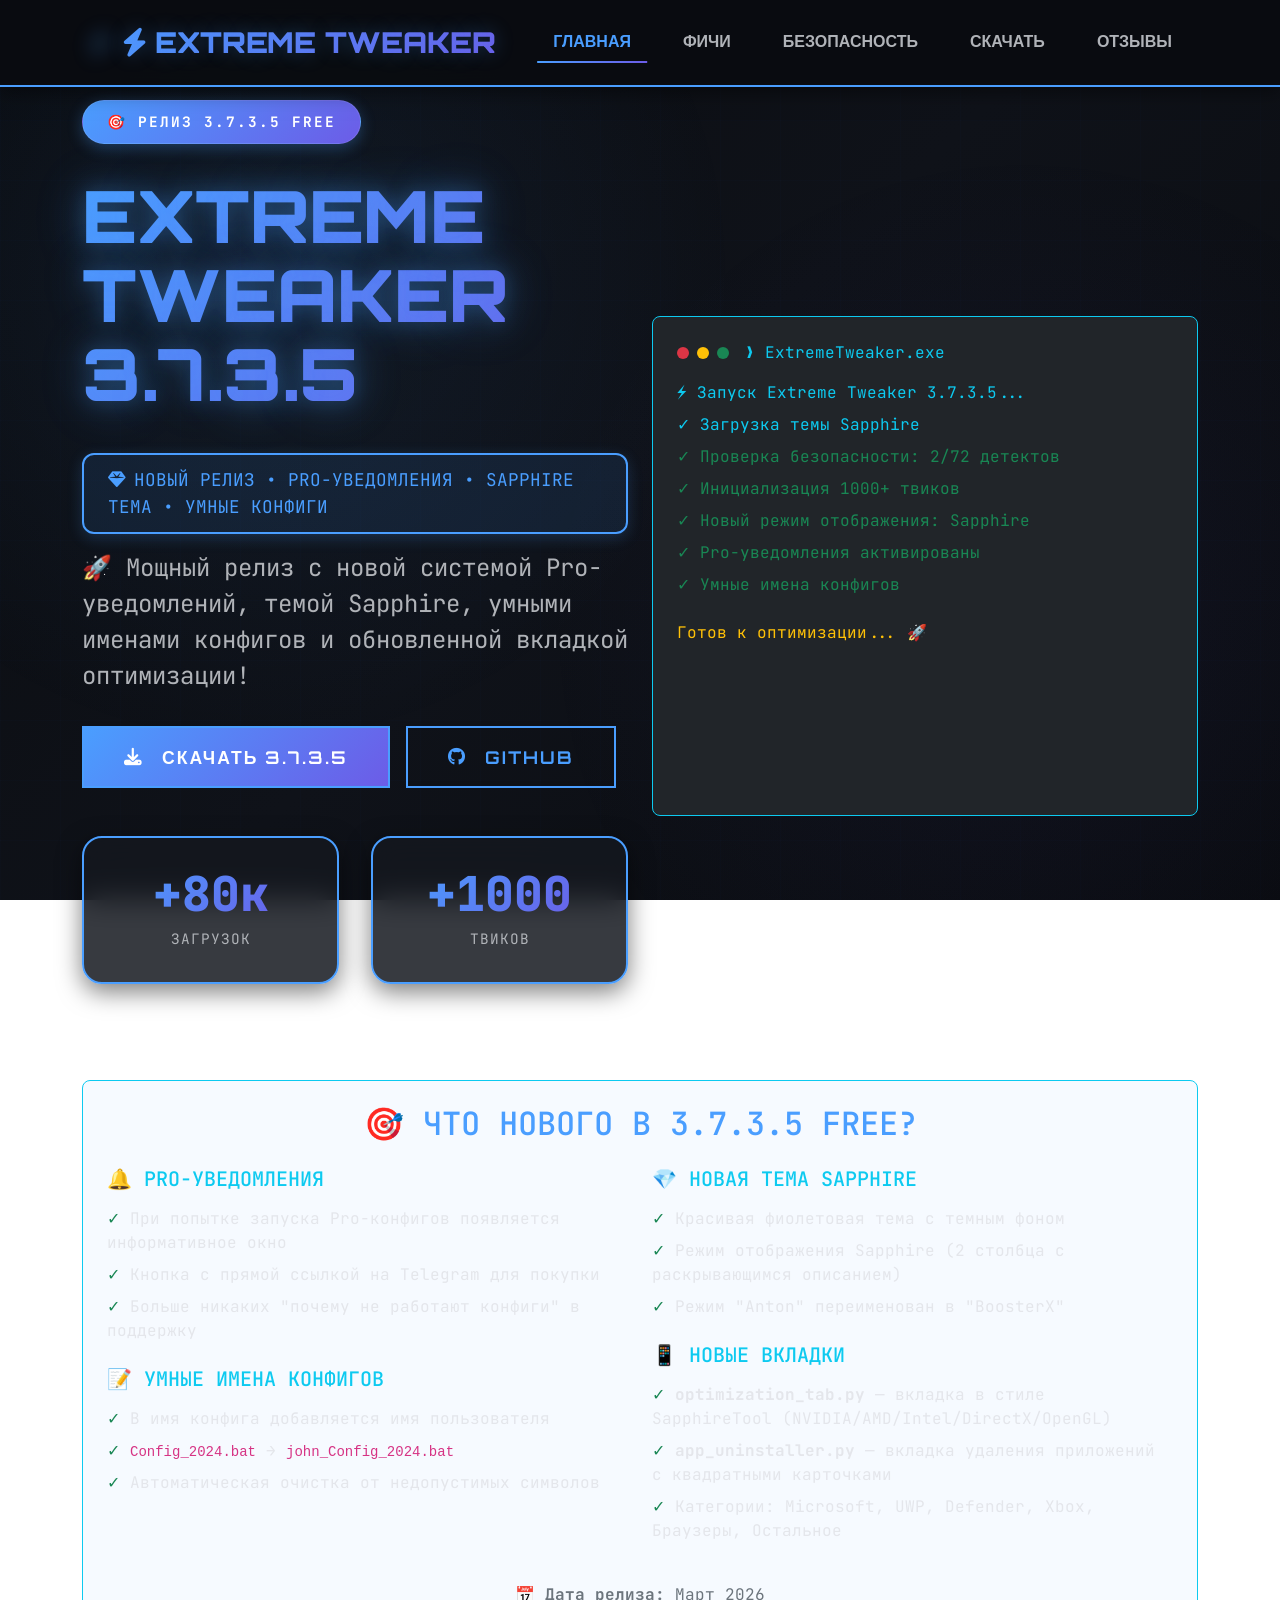
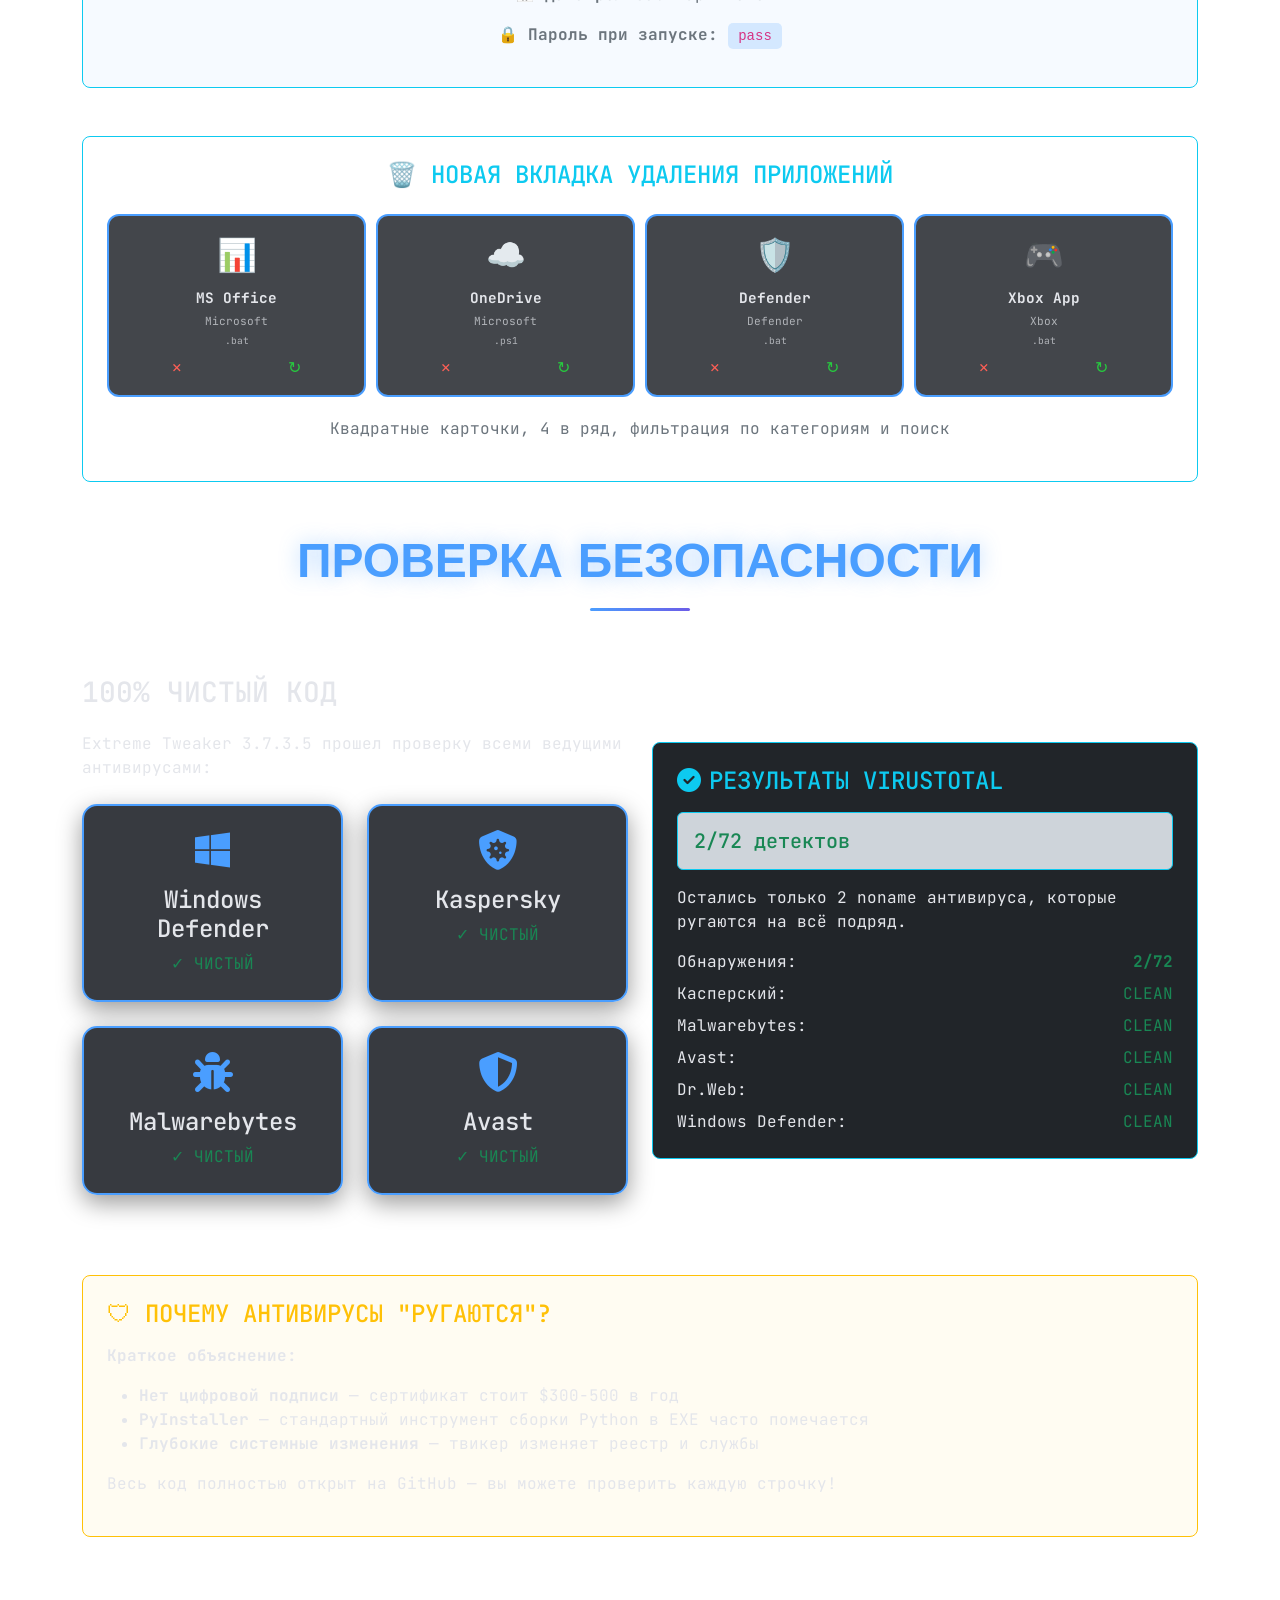
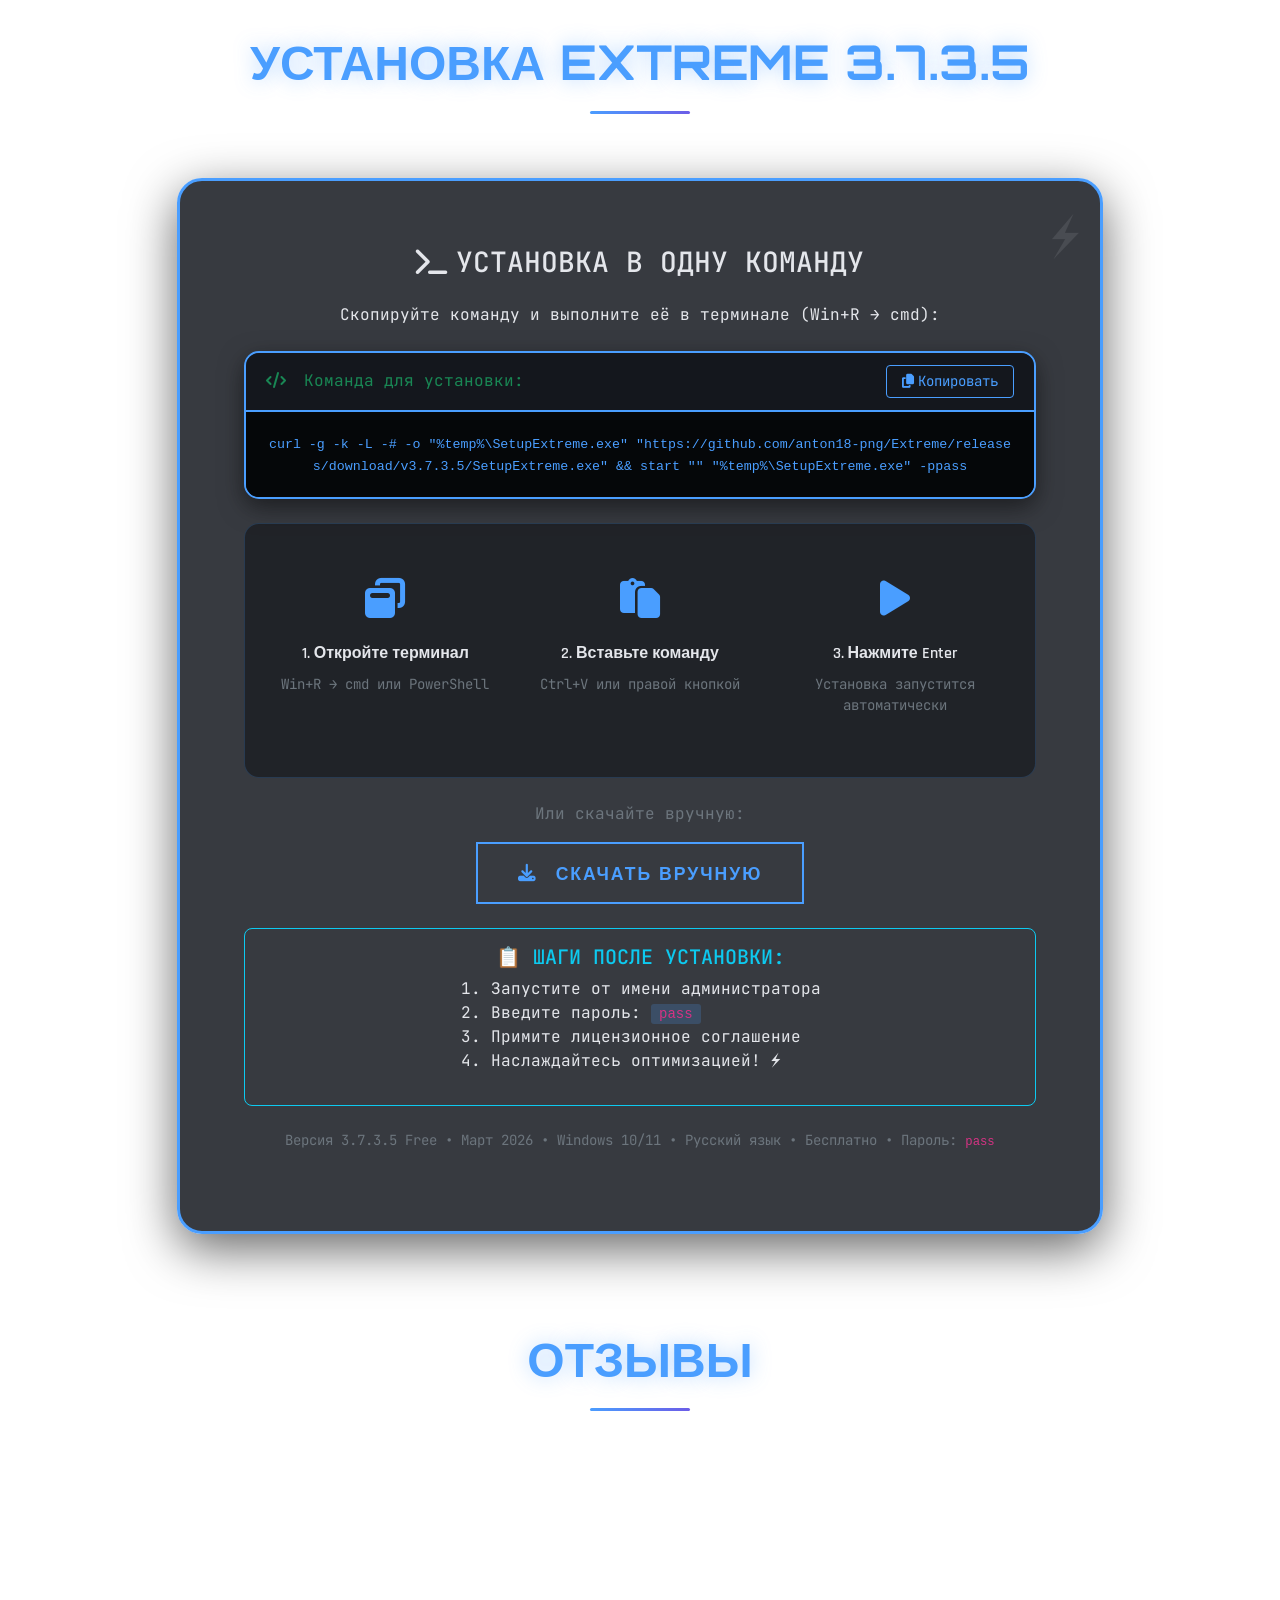
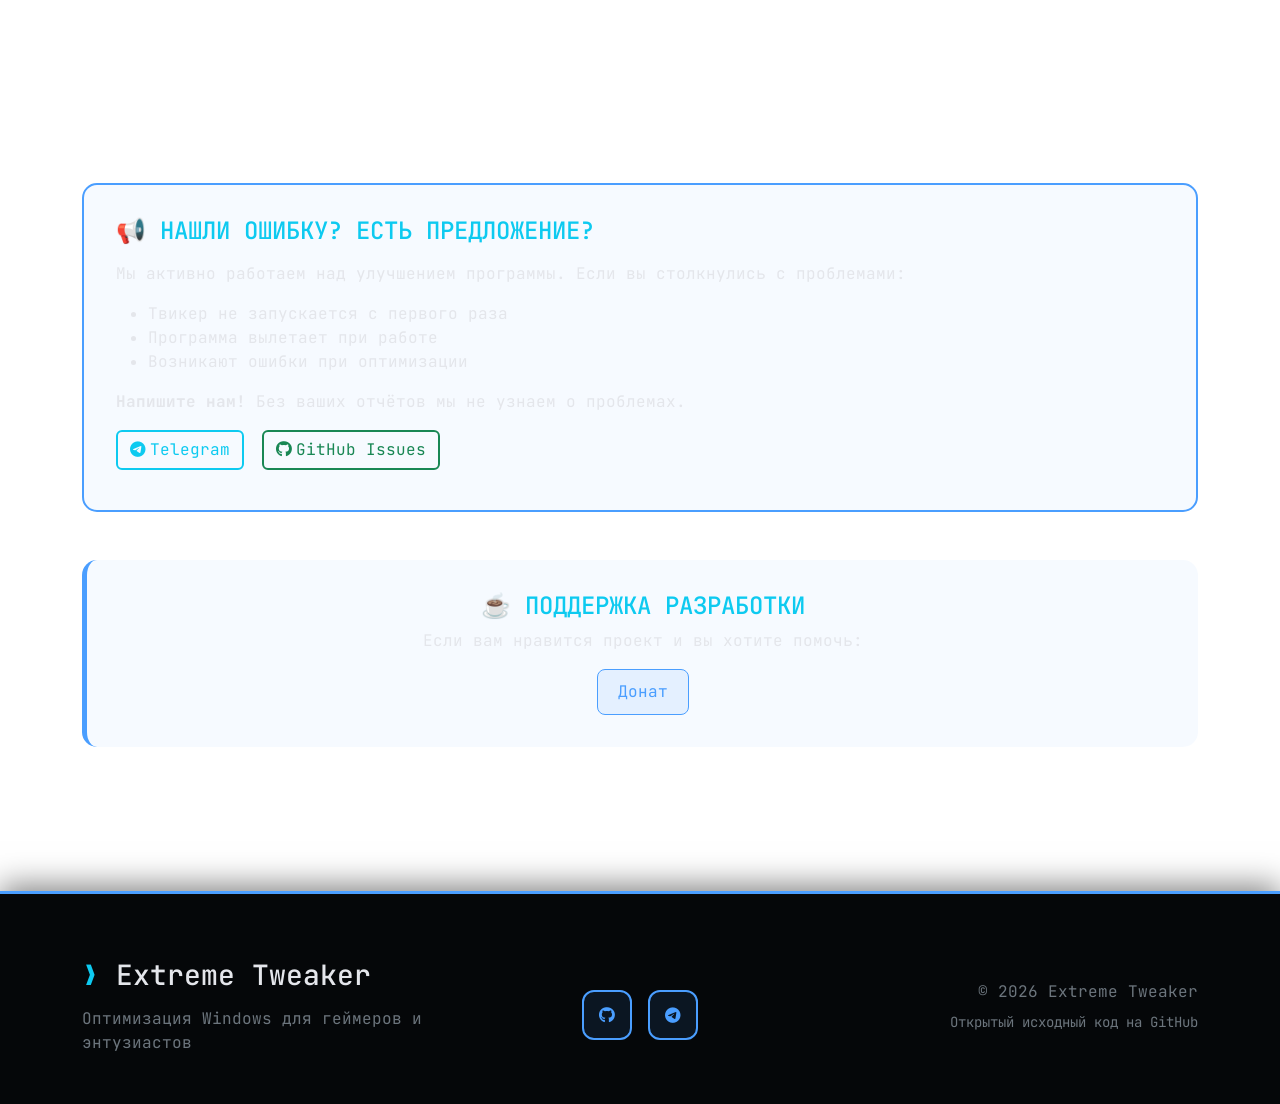
==== commit 7e5d0320: "Update index.html" ====
--- a/index.html
+++ b/index.html
@@ -3,43 +3,28 @@
 <head>
     <meta charset="UTF-8">
     <meta name="viewport" content="width=device-width, initial-scale=1.0">
-    <title>Extreme Tweaker Lite 0.3.7.3 - МОЩНЫЙ РЕЛИЗ</title>
+    <title>Extreme Tweaker 3.7.3.5 - Мощный оптимизатор Windows</title>
     <link href="https://cdn.jsdelivr.net/npm/bootstrap@5.3.0/dist/css/bootstrap.min.css" rel="stylesheet">
     <link href="https://fonts.googleapis.com/css2?family=JetBrains+Mono:wght@300;400;700&family=Orbitron:wght@400;700;900&family=Rajdhani:wght@300;400;700&display=swap" rel="stylesheet">
     <link rel="stylesheet" href="https://cdnjs.cloudflare.com/ajax/libs/font-awesome/6.4.0/css/all.min.css">
     <style>
         :root {
-            /* Nord Color Palette */
-            --nord0: #2E3440;  /* Polar Night - darkest */
-            --nord1: #3B4252;  /* Polar Night */
-            --nord2: #434C5E;  /* Polar Night */
-            --nord3: #4C566A;  /* Polar Night - lightest */
-            --nord4: #D8DEE9;  /* Snow Storm - darkest */
-            --nord5: #E5E9F0;  /* Snow Storm */
-            --nord6: #ECEFF4;  /* Snow Storm - lightest */
-            --nord7: #8FBCBB;  /* Frost - turquoise */
-            --nord8: #88C0D0;  /* Frost - ice */
-            --nord9: #81A1C1;  /* Frost - arctic */
-            --nord10: #5E81AC; /* Frost - polar */
-            --nord11: #BF616A; /* Aurora - red */
-            --nord12: #D08770; /* Aurora - orange */
-            --nord13: #EBCB8B; /* Aurora - yellow */
-            --nord14: #A3BE8C; /* Aurora - green */
-            --nord15: #B48EAD; /* Aurora - purple */
-            
-            /* Theme Colors */
-            --dark-bg: var(--nord0);
-            --darker-bg: #1e2229;
-            --card-bg: rgba(59, 66, 82, 0.85);
-            --glass-bg: rgba(216, 222, 233, 0.08);
-            --text-primary: var(--nord6);
-            --text-secondary: var(--nord4);
-            --accent-primary: var(--nord8);
-            --accent-secondary: var(--nord7);
-            --accent-warm: var(--nord13);
-            --gradient-primary: linear-gradient(135deg, var(--nord8), var(--nord7));
-            --gradient-accent: linear-gradient(135deg, var(--nord10), var(--nord9));
-            --gradient-winter: linear-gradient(135deg, var(--nord8), var(--nord7), var(--nord9));
+            /* Modern Color Palette */
+            --dark-bg: #0a0c10;
+            --darker-bg: #050709;
+            --card-bg: #14181f;
+            --glass-bg: rgba(20, 24, 31, 0.85);
+            --text-primary: #e4e6eb;
+            --text-secondary: #b0b3b8;
+            --accent-primary: #4a9eff;
+            --accent-secondary: #6c5ce7;
+            --accent-warm: #ff9f4a;
+            --success: #27c93f;
+            --warning: #ffbd2e;
+            --danger: #ff5f56;
+            --info: #5aa9e6;
+            --gradient-primary: linear-gradient(135deg, #4a9eff, #6c5ce7);
+            --gradient-accent: linear-gradient(135deg, #ff9f4a, #ff6b6b);
         }
 
         * {
@@ -50,17 +35,31 @@
 
         body {
             font-family: 'JetBrains Mono', monospace;
-            background: linear-gradient(135deg, var(--nord0) 0%, var(--nord1) 50%, var(--nord0) 100%);
+            background: linear-gradient(135deg, var(--dark-bg) 0%, #0f1219 50%, var(--dark-bg) 100%);
             background-attachment: fixed;
             color: var(--text-primary);
             overflow-x: hidden;
             min-height: 100vh;
             position: relative;
+        }
+
+        /* Grid Background */
+        .grid-bg {
+            position: fixed;
+            top: 0;
+            left: 0;
+            width: 100%;
+            height: 100%;
             background-image: 
-                url('wallpaper.png');
-        }
-
-        /* Winter Background Effects */
+                linear-gradient(90deg, rgba(74, 158, 255, 0.03) 1px, transparent 1px),
+                linear-gradient(rgba(74, 158, 255, 0.03) 1px, transparent 1px);
+            background-size: 60px 60px;
+            z-index: -2;
+            pointer-events: none;
+            opacity: 0.5;
+        }
+
+        /* Radial Gradient Overlay */
         body::before {
             content: '';
             position: fixed;
@@ -69,85 +68,29 @@
             width: 100%;
             height: 100%;
             background: 
-                radial-gradient(circle at 20% 30%, rgba(136, 192, 208, 0.08) 0%, transparent 40%),
-                radial-gradient(circle at 80% 70%, rgba(143, 188, 187, 0.06) 0%, transparent 40%),
-                radial-gradient(circle at 50% 50%, rgba(94, 129, 172, 0.04) 0%, transparent 60%);
+                radial-gradient(circle at 20% 30%, rgba(74, 158, 255, 0.08) 0%, transparent 40%),
+                radial-gradient(circle at 80% 70%, rgba(108, 92, 231, 0.06) 0%, transparent 40%);
             z-index: -1;
             pointer-events: none;
         }
 
-        /* Snowflakes Animation */
-        .snowflakes {
-            position: fixed;
-            top: 0;
-            left: 0;
-            width: 100%;
-            height: 100%;
-            z-index: -1;
-            pointer-events: none;
-            overflow: hidden;
-        }
-
-        .snowflake {
-            position: absolute;
-            color: var(--nord6);
-            font-size: 1em;
-            font-family: Arial;
-            text-shadow: 0 0 5px rgba(136, 192, 208, 0.5);
-            animation: snowfall linear infinite;
-            opacity: 0.7;
-        }
-
-        @keyframes snowfall {
-            0% {
-                transform: translateY(-100vh) rotate(0deg);
-                opacity: 0;
-            }
-            10% {
-                opacity: 0.7;
-            }
-            90% {
-                opacity: 0.7;
-            }
-            100% {
-                transform: translateY(100vh) rotate(360deg);
-                opacity: 0;
-            }
-        }
-
-        /* Nord Grid Background */
-        .nord-grid-bg {
-            position: fixed;
-            top: 0;
-            left: 0;
-            width: 100%;
-            height: 100%;
-            background-image: 
-                linear-gradient(90deg, rgba(136, 192, 208, 0.03) 1px, transparent 1px),
-                linear-gradient(rgba(136, 192, 208, 0.03) 1px, transparent 1px);
-            background-size: 60px 60px;
-            z-index: -2;
-            pointer-events: none;
-            opacity: 0.5;
-        }
-
         .navbar {
-            background: rgba(46, 52, 64, 0.95);
+            background: rgba(10, 12, 16, 0.95);
             backdrop-filter: blur(20px);
-            border-bottom: 2px solid var(--nord8);
+            border-bottom: 2px solid var(--accent-primary);
             padding: 1rem 0;
             position: fixed;
             top: 0;
             width: 100%;
             z-index: 1000;
             transition: all 0.3s ease;
-            box-shadow: 0 4px 20px rgba(46, 52, 64, 0.5);
+            box-shadow: 0 4px 20px rgba(0, 0, 0, 0.5);
         }
 
         .navbar-scrolled {
-            background: rgba(30, 34, 41, 0.98);
-            border-bottom: 2px solid var(--nord7);
-            box-shadow: 0 5px 30px rgba(136, 192, 208, 0.2);
+            background: rgba(5, 7, 9, 0.98);
+            border-bottom: 2px solid var(--accent-secondary);
+            box-shadow: 0 5px 30px rgba(74, 158, 255, 0.2);
         }
 
         .navbar-brand {
@@ -158,35 +101,24 @@
             background-clip: text;
             -webkit-background-clip: text;
             -webkit-text-fill-color: transparent;
-            text-shadow: 0 0 20px rgba(136, 192, 208, 0.3);
+            text-shadow: 0 0 20px rgba(74, 158, 255, 0.3);
             position: relative;
             padding-left: 40px;
         }
 
         .navbar-brand::before {
-            content: '❄️';
+            content: '⚡';
             position: absolute;
             left: 0;
             top: 50%;
             transform: translateY(-50%);
-            color: var(--nord8);
-            animation: sparkle 2s ease-in-out infinite;
-        }
-
-        @keyframes sparkle {
-            0%, 100% { 
-                opacity: 1;
-                transform: translateY(-50%) scale(1);
-            }
-            50% { 
-                opacity: 0.6;
-                transform: translateY(-50%) scale(1.1);
-            }
-        }
-
-        @keyframes blink {
-            0%, 100% { opacity: 1; }
-            50% { opacity: 0.3; }
+            color: var(--accent-primary);
+            animation: pulse 2s ease-in-out infinite;
+        }
+
+        @keyframes pulse {
+            0%, 100% { opacity: 1; transform: translateY(-50%) scale(1); }
+            50% { opacity: 0.6; transform: translateY(-50%) scale(1.1); }
         }
 
         .nav-link {
@@ -218,7 +150,7 @@
 
         .nav-link:hover,
         .nav-link.active {
-            color: var(--nord8) !important;
+            color: var(--accent-primary) !important;
         }
 
         .hero-section {
@@ -237,8 +169,8 @@
 
         .hero-badge {
             display: inline-block;
-            background: var(--gradient-winter);
-            color: var(--nord0);
+            background: var(--gradient-primary);
+            color: white;
             padding: 10px 24px;
             border-radius: 25px;
             font-size: 0.9rem;
@@ -246,48 +178,41 @@
             font-weight: 700;
             text-transform: uppercase;
             letter-spacing: 2px;
-            box-shadow: 0 4px 15px rgba(136, 192, 208, 0.3);
-            border: 1px solid var(--nord8);
-            animation: glow 3s ease-in-out infinite;
-        }
-
-        @keyframes glow {
-            0%, 100% { box-shadow: 0 4px 15px rgba(136, 192, 208, 0.3); }
-            50% { box-shadow: 0 4px 25px rgba(136, 192, 208, 0.6); }
+            box-shadow: 0 4px 15px rgba(74, 158, 255, 0.3);
+            border: 1px solid rgba(255,255,255,0.1);
         }
 
         .main-title {
             font-family: 'Orbitron', sans-serif;
             font-weight: 900;
             font-size: 4.5rem;
-            background: var(--gradient-winter);
+            background: var(--gradient-primary);
             background-clip: text;
             -webkit-background-clip: text;
             -webkit-text-fill-color: transparent;
             margin-bottom: 1.5rem;
             line-height: 1.1;
-            text-shadow: 0 0 50px rgba(136, 192, 208, 0.3);
-            filter: drop-shadow(0 0 10px rgba(136, 192, 208, 0.5));
+            text-shadow: 0 0 50px rgba(74, 158, 255, 0.3);
+            filter: drop-shadow(0 0 10px rgba(74, 158, 255, 0.3));
         }
 
         .subtitle {
             font-size: 1.5rem;
-            color: var(--nord8);
+            color: var(--text-secondary);
             margin-bottom: 2rem;
             max-width: 700px;
-            text-shadow: 0 2px 10px rgba(136, 192, 208, 0.3);
         }
 
         .version-highlight {
             display: inline-block;
-            background: rgba(136, 192, 208, 0.15);
-            border: 2px solid var(--nord8);
+            background: rgba(74, 158, 255, 0.1);
+            border: 2px solid var(--accent-primary);
             padding: 12px 24px;
             margin: 1rem 0;
             border-radius: 12px;
             font-size: 1.1rem;
-            color: var(--nord8);
-            box-shadow: 0 4px 15px rgba(136, 192, 208, 0.2);
+            color: var(--accent-primary);
+            box-shadow: 0 4px 15px rgba(74, 158, 255, 0.2);
         }
 
         .cyber-btn {
@@ -311,21 +236,21 @@
         }
 
         .cyber-btn-primary {
-            background: var(--gradient-winter);
-            color: var(--nord0);
-            border: 2px solid var(--nord8);
+            background: var(--gradient-primary);
+            color: white;
+            border: 2px solid var(--accent-primary);
             font-weight: 700;
         }
 
         .cyber-btn-secondary {
             background: transparent;
-            color: var(--nord8);
-            border: 2px solid var(--nord8);
+            color: var(--accent-primary);
+            border: 2px solid var(--accent-primary);
         }
 
         .cyber-btn-primary:hover {
-            background: var(--gradient-primary);
-            box-shadow: 0 10px 30px rgba(136, 192, 208, 0.4);
+            background: var(--gradient-accent);
+            box-shadow: 0 10px 30px rgba(74, 158, 255, 0.4);
         }
 
         .cyber-btn::before {
@@ -345,12 +270,11 @@
 
         .cyber-btn:hover {
             transform: translateY(-3px);
-            box-shadow: 0 10px 30px rgba(136, 192, 208, 0.4);
         }
 
         .cyber-btn-secondary:hover {
-            background: rgba(136, 192, 208, 0.1);
-            box-shadow: 0 10px 30px rgba(136, 192, 208, 0.3);
+            background: rgba(74, 158, 255, 0.1);
+            box-shadow: 0 10px 30px rgba(74, 158, 255, 0.3);
         }
 
         .stats-container {
@@ -361,27 +285,27 @@
         }
 
         .stat-card {
-            background: rgba(59, 66, 82, 0.7);
+            background: var(--glass-bg);
             backdrop-filter: blur(15px);
-            border: 2px solid var(--nord8);
+            border: 2px solid var(--accent-primary);
             padding: 2rem;
             border-radius: 20px;
             text-align: center;
             transition: all 0.3s ease;
-            box-shadow: 0 8px 25px rgba(46, 52, 64, 0.5);
+            box-shadow: 0 8px 25px rgba(0, 0, 0, 0.5);
         }
 
         .stat-card:hover {
-            border-color: var(--nord7);
+            border-color: var(--accent-secondary);
             transform: translateY(-5px);
-            box-shadow: 0 15px 40px rgba(136, 192, 208, 0.3);
-            background: rgba(67, 76, 94, 0.8);
+            box-shadow: 0 15px 40px rgba(74, 158, 255, 0.3);
+            background: rgba(20, 24, 31, 0.9);
         }
 
         .stat-number {
             font-size: 3rem;
             font-weight: 900;
-            background: var(--gradient-winter);
+            background: var(--gradient-primary);
             background-clip: text;
             -webkit-background-clip: text;
             -webkit-text-fill-color: transparent;
@@ -404,20 +328,18 @@
             text-align: center;
             margin-bottom: 4rem;
             position: relative;
-            color: var(--nord8);
-            text-shadow: 0 0 20px rgba(136, 192, 208, 0.4);
+            color: var(--accent-primary);
+            text-shadow: 0 0 20px rgba(74, 158, 255, 0.4);
         }
 
         .section-title::after {
-            content: '❄️';
+            content: '';
             display: block;
             width: 100px;
             height: 3px;
-            background: var(--gradient-winter);
+            background: var(--gradient-primary);
             margin: 20px auto;
             border-radius: 2px;
-            font-size: 1.5rem;
-            line-height: 3px;
         }
 
         .feature-grid {
@@ -428,15 +350,15 @@
         }
 
         .feature-card {
-            background: rgba(59, 66, 82, 0.7);
-            border: 2px solid var(--nord3);
+            background: var(--glass-bg);
+            border: 2px solid rgba(74, 158, 255, 0.2);
             border-radius: 20px;
             padding: 2.5rem 2rem;
             position: relative;
             overflow: hidden;
             transition: all 0.3s ease;
             backdrop-filter: blur(10px);
-            box-shadow: 0 8px 25px rgba(46, 52, 64, 0.4);
+            box-shadow: 0 8px 25px rgba(0, 0, 0, 0.4);
         }
 
         .feature-card::before {
@@ -446,7 +368,7 @@
             left: 0;
             width: 5px;
             height: 100%;
-            background: var(--gradient-winter);
+            background: var(--gradient-primary);
             transform: scaleY(0);
             transition: transform 0.3s ease;
         }
@@ -457,15 +379,15 @@
 
         .feature-card:hover {
             transform: translateY(-10px);
-            border-color: var(--nord8);
-            box-shadow: 0 20px 50px rgba(136, 192, 208, 0.25);
-            background: rgba(67, 76, 94, 0.85);
+            border-color: var(--accent-primary);
+            box-shadow: 0 20px 50px rgba(74, 158, 255, 0.25);
+            background: rgba(20, 24, 31, 0.9);
         }
 
         .feature-icon {
             font-size: 2.5rem;
             margin-bottom: 1.5rem;
-            background: var(--gradient-winter);
+            background: var(--gradient-primary);
             background-clip: text;
             -webkit-background-clip: text;
             -webkit-text-fill-color: transparent;
@@ -474,157 +396,58 @@
         .feature-title {
             font-size: 1.5rem;
             margin-bottom: 1rem;
-            color: var(--nord8);
+            color: var(--accent-primary);
             font-family: 'Rajdhani', sans-serif;
             font-weight: 700;
         }
 
-                /* Timeline Styles */
-                .timeline {
-            position: relative;
-            max-width: 800px;
-            margin: 0 auto;
-            padding: 20px 0;
-        }
-        
-        .timeline::before {
-            content: '';
-            position: absolute;
-            left: 50%;
-            top: 0;
-            bottom: 0;
-            width: 4px;
-            background: linear-gradient(to bottom, #00ff41, #00ccff);
-            transform: translateX(-50%);
-        }
-        
-        .timeline-item {
-            position: relative;
-            margin-bottom: 30px;
-            width: 50%;
-        }
-        
-        .timeline-item:nth-child(odd) {
-            left: 0;
-            padding-right: 60px;
-            text-align: right;
-        }
-        
-        .timeline-item:nth-child(even) {
-            left: 50%;
-            padding-left: 60px;
-            text-align: left;
-        }
-        
-        .timeline-date {
-            background: linear-gradient(90deg, #00ff41, #00ccff);
-            color: #000;
-            padding: 5px 15px;
-            border-radius: 20px;
-            font-weight: bold;
-            margin-bottom: 10px;
-            display: inline-block;
-        }
-        
-        .timeline-content {
-            transition: all 0.3s ease;
-        }
-        
-        .timeline-content:hover {
-            transform: translateY(-5px);
-            box-shadow: 0 10px 30px rgba(0, 0, 0, 0.3);
-        }
-        
-        /* Video Hover Effect */
-        .video-thumbnail:hover .play-button {
-            transform: scale(1.1);
-        }
-        
-        .play-button {
-            transition: all 0.3s ease;
-        }
-        
-        /* Cyber Button */
-        .cyber-btn {
-            position: relative;
-            overflow: hidden;
-            transition: all 0.3s ease;
-            border: none;
-            color: white;
-            padding: 15px 40px;
-            border-radius: 10px;
-            font-weight: bold;
-            text-decoration: none;
-            display: inline-block;
-        }
-        
-        .cyber-btn::before {
-            content: '';
-            position: absolute;
-            top: 0;
-            left: -100%;
-            width: 100%;
-            height: 100%;
-            background: linear-gradient(90deg, transparent, rgba(255, 255, 255, 0.3), transparent);
-            transition: left 0.5s;
-        }
-        
-        .cyber-btn:hover::before {
-            left: 100%;
-        }
-        
-        .cyber-btn:hover {
-            transform: translateY(-3px);
-            box-shadow: 0 10px 30px rgba(255, 0, 0, 0.3);
-        }
-
         .command-block {
-            background: rgba(59, 66, 82, 0.8);
-            border: 2px solid var(--nord8);
+            background: rgba(10, 12, 16, 0.8);
+            border: 2px solid var(--accent-primary);
             border-radius: 15px;
             overflow: hidden;
-            box-shadow: 0 8px 25px rgba(46, 52, 64, 0.5);
+            box-shadow: 0 8px 25px rgba(0, 0, 0, 0.5);
         }
         
         .command-header {
-            background: rgba(67, 76, 94, 0.6);
+            background: rgba(20, 24, 31, 0.6);
             padding: 12px 20px;
-            border-bottom: 2px solid var(--nord8);
+            border-bottom: 2px solid var(--accent-primary);
         }
         
         .command-content {
             padding: 20px;
-            background: var(--nord0);
+            background: var(--darker-bg);
             font-family: 'JetBrains Mono', monospace;
             font-size: 0.95rem;
             overflow-x: auto;
         }
         
         .command-content code {
-            color: var(--nord8);
+            color: var(--accent-primary);
             word-break: break-all;
             white-space: pre-wrap;
         }
         
         .copy-command-btn {
-            border-color: var(--nord8);
-            color: var(--nord8);
+            border-color: var(--accent-primary);
+            color: var(--accent-primary);
             transition: all 0.3s ease;
             padding: 5px 15px;
         }
         
         .copy-command-btn:hover {
-            background: var(--nord8);
-            color: var(--nord0);
+            background: var(--accent-primary);
+            color: var(--darker-bg);
             transform: translateY(-2px);
-            box-shadow: 0 5px 15px rgba(136, 192, 208, 0.3);
+            box-shadow: 0 5px 15px rgba(74, 158, 255, 0.3);
         }
         
         .install-steps {
-            background: rgba(20, 20, 30, 0.5);
+            background: rgba(10, 12, 16, 0.5);
             border-radius: 15px;
             padding: 25px;
-            border: 1px solid rgba(0, 255, 65, 0.1);
+            border: 1px solid rgba(74, 158, 255, 0.2);
         }
         
         .step-card {
@@ -633,7 +456,7 @@
         
         .step-icon {
             font-size: 2.5rem;
-            color: var(--neon-blue);
+            color: var(--accent-primary);
             margin-bottom: 15px;
         }
         
@@ -643,103 +466,120 @@
             font-family: 'Rajdhani', sans-serif;
             font-weight: 600;
         }
-        
-        .alternative-download {
-            padding-top: 20px;
-            border-top: 1px solid rgba(0, 255, 65, 0.1);
-        }
-        
-        /* Responsive Timeline */
-        @media (max-width: 768px) {
-            .timeline::before {
-                left: 30px;
-            }
-            
-            .timeline-item {
-                width: 100%;
-                left: 0 !important;
-                padding-left: 80px !important;
-                padding-right: 0 !important;
-                text-align: left !important;
-            }
-            
-            .timeline-date {
-                position: absolute;
-                left: 0;
-                transform: translateX(-50%);
-                margin-left: 30px;
-            }
-        }
-
-        @keyframes shine {
-            0% { transform: translateX(-100%); }
-            100% { transform: translateX(100%); }
-        }
-
-        .new-badge {
-            position: absolute;
-            top: 20px;
-            right: 20px;
-            background: var(--gradient-accent);
-            color: white;
-            padding: 8px 20px;
-            border-radius: 20px;
+
+        .app-grid-demo {
+            display: grid;
+            grid-template-columns: repeat(4, 1fr);
+            gap: 10px;
+            margin: 20px 0;
+        }
+
+        .app-card-demo {
+            background: rgba(20, 24, 31, 0.8);
+            border: 2px solid var(--accent-primary);
+            border-radius: 12px;
+            padding: 15px 10px;
+            text-align: center;
+            position: relative;
+            font-family: 'JetBrains Mono', monospace;
+            transition: all 0.3s ease;
+        }
+
+        .app-card-demo:hover {
+            transform: translateY(-5px);
+            box-shadow: 0 10px 25px rgba(74, 158, 255, 0.3);
+            border-color: var(--accent-secondary);
+        }
+
+        .app-icon {
+            font-size: 2rem;
+            margin-bottom: 8px;
+            color: var(--accent-primary);
+        }
+
+        .app-name {
             font-weight: 700;
-            text-transform: uppercase;
             font-size: 0.9rem;
-            letter-spacing: 2px;
+            margin-bottom: 4px;
+        }
+
+        .app-category {
+            font-size: 0.7rem;
+            color: var(--text-secondary);
+            margin-bottom: 4px;
+        }
+
+        .app-extension {
+            font-size: 0.6rem;
+            color: var(--text-secondary);
+        }
+
+        .app-actions {
+            display: flex;
+            justify-content: space-around;
+            margin-top: 8px;
+            font-size: 1rem;
+        }
+
+        .app-delete {
+            color: var(--danger);
+            cursor: default;
+        }
+
+        .app-restore {
+            color: var(--success);
+            cursor: default;
         }
 
         .security-grid {
             display: grid;
-            grid-template-columns: repeat(auto-fit, minmax(250px, 1fr));
-            gap: 2rem;
-            margin: 3rem 0;
+            grid-template-columns: repeat(auto-fit, minmax(200px, 1fr));
+            gap: 1.5rem;
+            margin: 2rem 0;
         }
 
         .security-card {
-            background: rgba(59, 66, 82, 0.7);
-            border: 2px solid var(--nord8);
+            background: var(--glass-bg);
+            border: 2px solid var(--accent-primary);
             border-radius: 15px;
-            padding: 2rem;
+            padding: 1.5rem;
             text-align: center;
             backdrop-filter: blur(10px);
             transition: all 0.3s ease;
-            box-shadow: 0 8px 25px rgba(46, 52, 64, 0.4);
+            box-shadow: 0 8px 25px rgba(0, 0, 0, 0.4);
         }
 
         .security-card:hover {
-            border-color: var(--nord7);
+            border-color: var(--accent-secondary);
             transform: translateY(-5px);
-            box-shadow: 0 15px 40px rgba(136, 192, 208, 0.3);
+            box-shadow: 0 15px 40px rgba(74, 158, 255, 0.3);
         }
 
         .security-icon {
-            font-size: 3rem;
-            color: var(--nord8);
+            font-size: 2.5rem;
+            color: var(--accent-primary);
             margin-bottom: 1rem;
         }
 
         .download-card {
-            background: rgba(59, 66, 82, 0.85);
-            border: 3px solid var(--nord8);
+            background: var(--glass-bg);
+            border: 3px solid var(--accent-primary);
             border-radius: 25px;
             padding: 4rem;
             text-align: center;
             position: relative;
             overflow: hidden;
             backdrop-filter: blur(15px);
-            box-shadow: 0 15px 50px rgba(46, 52, 64, 0.6);
+            box-shadow: 0 15px 50px rgba(0, 0, 0, 0.6);
         }
 
         .download-card::before {
-            content: '❄️';
+            content: '⚡';
             position: absolute;
             top: 20px;
             right: 20px;
             font-size: 3rem;
-            opacity: 0.2;
-            animation: float 6s ease-in-out infinite;
+            opacity: 0.1;
         }
 
         .download-steps {
@@ -749,16 +589,11 @@
             margin: 3rem 0;
         }
 
-        .step {
-            text-align: center;
-            position: relative;
-        }
-
         .step-number {
             width: 60px;
             height: 60px;
-            background: var(--gradient-winter);
-            color: var(--nord0);
+            background: var(--gradient-primary);
+            color: white;
             border-radius: 50%;
             display: flex;
             align-items: center;
@@ -767,16 +602,16 @@
             font-weight: 900;
             margin: 0 auto 1rem;
             font-family: 'Orbitron', sans-serif;
-            border: 2px solid var(--nord8);
-            box-shadow: 0 5px 20px rgba(136, 192, 208, 0.3);
+            border: 2px solid var(--accent-primary);
+            box-shadow: 0 5px 20px rgba(74, 158, 255, 0.3);
         }
 
         .footer {
-            background: var(--nord0);
+            background: var(--darker-bg);
             padding: 4rem 0 2rem;
-            border-top: 3px solid var(--nord8);
+            border-top: 3px solid var(--accent-primary);
             margin-top: 4rem;
-            box-shadow: 0 -5px 30px rgba(46, 52, 64, 0.5);
+            box-shadow: 0 -5px 30px rgba(0, 0, 0, 0.5);
         }
 
         .social-links {
@@ -789,101 +624,48 @@
         .social-link {
             width: 50px;
             height: 50px;
-            border: 2px solid var(--nord8);
+            border: 2px solid var(--accent-primary);
             border-radius: 12px;
             display: flex;
             align-items: center;
             justify-content: center;
-            color: var(--nord8);
+            color: var(--accent-primary);
             text-decoration: none;
             transition: all 0.3s ease;
-            background: rgba(136, 192, 208, 0.1);
+            background: rgba(74, 158, 255, 0.1);
         }
 
         .social-link:hover {
-            color: var(--nord0);
-            background: var(--nord8);
-            border-color: var(--nord7);
+            color: white;
+            background: var(--accent-primary);
+            border-color: var(--accent-secondary);
             transform: translateY(-3px);
-            box-shadow: 0 8px 25px rgba(136, 192, 208, 0.4);
-        }
-
-        .announcement-banner {
-            background: linear-gradient(90deg, #9d00ff, #ff0088);
-            color: white;
-            padding: 15px 0;
-            text-align: center;
-            font-weight: bold;
-            font-size: 1.2rem;
-            position: relative;
-            overflow: hidden;
-            margin-top: 80px;
-        }
-
-        .announcement-banner::before {
-            content: '';
-            position: absolute;
-            top: 0;
-            left: -100%;
-            width: 100%;
-            height: 100%;
-            background: linear-gradient(90deg, transparent, rgba(255,255,255,0.3), transparent);
-            animation: slide 3s infinite;
-        }
-
-        @keyframes slide {
-            0% { left: -100%; }
-            100% { left: 100%; }
-        }
-
-        .mega-update-section {
-            background: linear-gradient(135deg, var(--nord0), var(--nord1));
-            border: 3px solid var(--nord8);
-            border-radius: 25px;
-            padding: 3rem;
-            margin: 3rem 0;
-            position: relative;
-            overflow: hidden;
-            box-shadow: 0 15px 50px rgba(46, 52, 64, 0.6);
-        }
-
-        .mega-update-section::before {
-            content: '❄️';
-            position: absolute;
-            top: 20px;
-            right: 20px;
-            font-size: 4rem;
-            opacity: 0.15;
-            animation: float 6s ease-in-out infinite;
-        }
-
-        .update-feature-list {
-            list-style: none;
-            padding: 0;
-        }
-
-        .update-feature-list li {
-            padding: 10px 0;
-            border-bottom: 1px solid rgba(255,255,255,0.1);
-        }
-
-        .update-feature-list li:last-child {
-            border-bottom: none;
-        }
-
-        .update-feature-list li::before {
-            content: '✓';
-            color: #00ff41;
-            font-weight: bold;
-            margin-right: 10px;
+            box-shadow: 0 8px 25px rgba(74, 158, 255, 0.4);
+        }
+
+        .testimonial-card {
+            background: var(--glass-bg);
+            border: 2px solid var(--accent-primary);
+            border-radius: 20px;
+            padding: 2rem;
+            margin: 1rem 0;
+            transition: all 0.3s ease;
+            backdrop-filter: blur(10px);
+            box-shadow: 0 8px 25px rgba(0, 0, 0, 0.4);
+        }
+
+        .testimonial-card:hover {
+            transform: translateY(-5px);
+            border-color: var(--accent-secondary);
+            box-shadow: 0 15px 40px rgba(74, 158, 255, 0.3);
         }
 
         .donation-section {
-            background: rgba(0, 40, 20, 0.7);
+            background: rgba(74, 158, 255, 0.05);
             border-radius: 15px;
             padding: 2rem;
             margin: 2rem 0;
-            border-left: 5px solid #00ff41;
+            border-left: 5px solid var(--accent-primary);
         }
 
         .donation-links {
@@ -894,107 +676,28 @@
         }
 
         .donation-link {
-            background: rgba(0, 255, 65, 0.1);
-            border: 1px solid #00ff41;
+            background: rgba(74, 158, 255, 0.1);
+            border: 1px solid var(--accent-primary);
             padding: 10px 20px;
             border-radius: 8px;
-            color: #00ff41;
+            color: var(--accent-primary);
             text-decoration: none;
             transition: all 0.3s;
         }
 
         .donation-link:hover {
-            background: #00ff41;
-            color: #000;
-        }
-
-        .security-explanation {
-            background: rgba(20, 0, 40, 0.7);
+            background: var(--accent-primary);
+            color: white;
+        }
+
+        .feedback-card {
+            background: rgba(74, 158, 255, 0.05);
+            border: 2px solid var(--accent-primary);
             border-radius: 15px;
             padding: 2rem;
             margin: 2rem 0;
-            border-left: 5px solid #00ccff;
-        }
-
-        .contribute-section {
-            background: rgba(40, 20, 0, 0.7);
-            border-radius: 15px;
-            padding: 2rem;
-            margin: 2rem 0;
-            border-left: 5px solid #ff9900;
-        }
-
-        .testimonials-section {
-            background: linear-gradient(135deg, #001a1a, #003333);
-            border-radius: 20px;
-            padding: 3rem;
-            margin: 3rem 0;
-            border: 2px solid var(--neon-blue);
-        }
-
-        .testimonial-card {
-            background: rgba(59, 66, 82, 0.7);
-            border: 2px solid var(--nord8);
-            border-radius: 20px;
-            padding: 2rem;
-            margin: 1rem 0;
-            transition: all 0.3s ease;
-            backdrop-filter: blur(10px);
-            box-shadow: 0 8px 25px rgba(46, 52, 64, 0.4);
-        }
-
-        .testimonial-card:hover {
-            transform: translateY(-5px);
-            border-color: var(--nord7);
-            box-shadow: 0 15px 40px rgba(136, 192, 208, 0.3);
-        }
-
-        .contributors-grid {
-            display: grid;
-            grid-template-columns: repeat(auto-fit, minmax(200px, 1fr));
-            gap: 1.5rem;
-            margin: 2rem 0;
-        }
-
-        .contributor-card {
-            background: rgba(20, 20, 40, 0.7);
-            border: 1px solid rgba(157, 0, 255, 0.3);
-            border-radius: 10px;
-            padding: 1.5rem;
-            text-align: center;
-            transition: all 0.3s ease;
-        }
-
-        .contributor-card:hover {
-            border-color: var(--neon-purple);
-            transform: translateY(-3px);
-        }
-
-        .contributor-icon {
-            font-size: 2rem;
-            margin-bottom: 1rem;
-            color: var(--neon-purple);
-        }
-
-        .special-thanks {
-            background: linear-gradient(135deg, #1a001a, #330033);
-            border-radius: 15px;
-            padding: 2rem;
-            margin: 2rem 0;
-            border-left: 5px solid #ff0088;
-        }
-
-        .quality-feedback-section {
-            margin-bottom: 3rem;
-        }
-        
-        .feedback-card {
-            background: rgba(20, 10, 30, 0.7);
-            border: 2px solid var(--neon-purple);
-            border-radius: 15px;
-            box-shadow: 0 10px 30px rgba(157, 0, 255, 0.1);
-        }
-        
+        }
+
         .contact-methods .btn {
             transition: all 0.3s ease;
             border-width: 2px;
@@ -1002,7 +705,7 @@
         
         .contact-methods .btn:hover {
             transform: translateY(-2px);
-            box-shadow: 0 5px 15px rgba(0, 255, 65, 0.2);
+            box-shadow: 0 5px 15px rgba(74, 158, 255, 0.2);
         }
 
         @media (max-width: 768px) {
@@ -1024,109 +727,15 @@
                 grid-template-columns: 1fr;
             }
             
-            .contributors-grid {
+            .app-grid-demo {
                 grid-template-columns: repeat(2, 1fr);
             }
         }
-
-        @keyframes float {
-            0%, 100% { transform: translateY(0); }
-            50% { transform: translateY(-20px); }
-        }
-
-        .floating {
-            animation: float 6s ease-in-out infinite;
-        }
-
-        @keyframes glitch {
-            0% { transform: translate(0); }
-            20% { transform: translate(-2px, 2px); }
-            40% { transform: translate(-2px, -2px); }
-            60% { transform: translate(2px, 2px); }
-            80% { transform: translate(2px, -2px); }
-            100% { transform: translate(0); }
-        }
-
-        .glitch {
-            position: relative;
-            animation: glitch 5s infinite;
-        }
-
-        /* Nord Color Overrides for Bootstrap */
-        .text-success {
-            color: var(--nord14) !important;
-        }
-
-        .text-info {
-            color: var(--nord8) !important;
-        }
-
-        .text-primary {
-            color: var(--nord10) !important;
-        }
-
-        .text-warning {
-            color: var(--nord13) !important;
-        }
-
-        .text-danger {
-            color: var(--nord11) !important;
-        }
-
-        .border-success {
-            border-color: var(--nord14) !important;
-        }
-
-        .border-info {
-            border-color: var(--nord8) !important;
-        }
-
-        .border-primary {
-            border-color: var(--nord10) !important;
-        }
-
-        .border-warning {
-            border-color: var(--nord13) !important;
-        }
-
-        .bg-success {
-            background-color: var(--nord14) !important;
-        }
-
-        .bg-info {
-            background-color: var(--nord8) !important;
-        }
-
-        .bg-primary {
-            background-color: var(--nord10) !important;
-        }
-
-        .bg-warning {
-            background-color: var(--nord13) !important;
-        }
-
-        /* Winter decorations */
-        .winter-decoration {
-            position: absolute;
-            font-size: 2rem;
-            opacity: 0.3;
-            animation: float 6s ease-in-out infinite;
-        }
-
-        .winter-decoration:nth-child(1) { top: 10%; left: 5%; animation-delay: 0s; }
-        .winter-decoration:nth-child(2) { top: 20%; right: 10%; animation-delay: 1s; }
-        .winter-decoration:nth-child(3) { bottom: 30%; left: 15%; animation-delay: 2s; }
-        .winter-decoration:nth-child(4) { bottom: 20%; right: 5%; animation-delay: 1.5s; }
     </style>
 </head>
 <body>
     <!-- Background Elements -->
-    <div class="nord-grid-bg"></div>
-    <div class="snowflakes" id="snowflakes"></div>
-    <div class="winter-decoration">❄️</div>
-    <div class="winter-decoration">❄</div>
-    <div class="winter-decoration">❄️</div>
-    <div class="winter-decoration">❄</div>
+    <div class="grid-bg"></div>
 
     <!-- Navigation -->
     <nav class="navbar navbar-expand-lg">
@@ -1146,9 +755,6 @@
                         <a class="nav-link" href="#features">ФИЧИ</a>
                     </li>
                     <li class="nav-item">
-                        <a class="nav-link" href="doc.html">ДОКУМЕНТАЦИЯ</a>
-                    </li>
-                    <li class="nav-item">
                         <a class="nav-link" href="#security">БЕЗОПАСНОСТЬ</a>
                     </li>
                     <li class="nav-item">
@@ -1157,9 +763,6 @@
                     <li class="nav-item">
                         <a class="nav-link" href="#testimonials">ОТЗЫВЫ</a>
                     </li>
-                    <li class="nav-item">
-                        <a class="nav-link" href="#contribute">ВКЛАД</a>
-                    </li>
                 </ul>
             </div>
         </div>
@@ -1170,30 +773,30 @@
         <div class="container">
             <div class="row align-items-center">
                 <div class="col-lg-6 hero-content">
-                    <span class="hero-badge">🎉 НОВОГОДНИЙ РЕЛИЗ 2026</span>
-                    <h1 class="main-title glitch">EXTREME TWEAKER LITE 0.3.7.3</h1>
+                    <span class="hero-badge">🎯 РЕЛИЗ 3.7.3.5 FREE</span>
+                    <h1 class="main-title">EXTREME TWEAKER 3.7.3.5</h1>
                     <div class="version-highlight">
-                        <i class="fas fa-gem me-2"></i>НОВЫЙ РЕЛИЗ • ТЕМА SAPPHIRE • РЕЖИМ SAPPHIRE • ОБНОВЛЕННАЯ МИНИМАЛИСТИЧНАЯ ВКЛАДКА
+                        <i class="fas fa-gem me-2"></i>НОВЫЙ РЕЛИЗ • PRO-УВЕДОМЛЕНИЯ • SAPPHIRE ТЕМА • УМНЫЕ КОНФИГИ
                     </div>
                     <p class="subtitle">
-                        🚀 Мощный релиз с новой темой Sapphire, новым режимом отображения чекбоксов и обновленной минималистичной вкладкой!
+                        🚀 Мощный релиз с новой системой Pro-уведомлений, темой Sapphire, умными именами конфигов и обновленной вкладкой оптимизации!
                     </p>
                     
                     <div class="d-flex gap-3 flex-wrap mb-4">
                         <a href="#download" class="cyber-btn cyber-btn-primary">
-                            <i class="fas fa-download me-2"></i>СКАЧАТЬ 0.3.7.3
+                            <i class="fas fa-download me-2"></i>СКАЧАТЬ 3.7.3.5
                         </a>
-                        <a href="doc.html" class="cyber-btn cyber-btn-secondary">
-                            <i class="fas fa-book me-2"></i>ДОКУМЕНТАЦИЯ
+                        <a href="https://github.com/anton18-png/Extreme" class="cyber-btn cyber-btn-secondary" target="_blank">
+                            <i class="fab fa-github me-2"></i>GITHUB
                         </a>
                     </div>
 
                     <div class="stats-container">
-                        <div class="stat-card floating">
+                        <div class="stat-card">
                             <div class="stat-number">+80к</div>
                             <div class="stat-label">ЗАГРУЗОК</div>
                         </div>
-                        <div class="stat-card floating" style="animation-delay: 0.2s;">
+                        <div class="stat-card">
                             <div class="stat-number">+1000</div>
                             <div class="stat-label">ТВИКОВ</div>
                         </div>
@@ -1202,163 +805,120 @@
                 <div class="col-lg-6 text-center">
                     <div class="position-relative" style="height: 500px;">
                         <!-- Animated terminal window -->
-                        <div class="position-absolute top-0 start-0 w-100 h-100 bg-dark rounded-3 border border-success p-4">
+                        <div class="position-absolute top-0 start-0 w-100 h-100 bg-dark rounded-3 border border-info p-4">
                             <div class="d-flex align-items-center mb-3">
                                 <div class="d-flex gap-2">
                                     <div class="rounded-circle bg-danger" style="width: 12px; height: 12px;"></div>
                                     <div class="rounded-circle bg-warning" style="width: 12px; height: 12px;"></div>
                                     <div class="rounded-circle bg-success" style="width: 12px; height: 12px;"></div>
                                 </div>
-                                <div class="ms-3 text-info">❯ WinterWizard.exe</div>
+                                <div class="ms-3 text-info">❯ ExtremeTweaker.exe</div>
                             </div>
                             <div class="text-start">
-                                <div class="text-info mb-2">💎 Запуск Extreme Tweaker 0.3.7.3...</div>
-                                <div class="text-info mb-2">✓ Загрузка новой темы Sapphire</div>
-                                <div class="text-success mb-2">✓ Проверка безопасности: 8/70 детектов</div>
+                                <div class="text-info mb-2">⚡ Запуск Extreme Tweaker 3.7.3.5...</div>
+                                <div class="text-info mb-2">✓ Загрузка темы Sapphire</div>
+                                <div class="text-success mb-2">✓ Проверка безопасности: 2/72 детектов</div>
                                 <div class="text-success mb-2">✓ Инициализация 1000+ твиков</div>
-                                <div class="text-success mb-2">✓ Новый режим отображения: Sapphire (2 столбца)</div>
-                                <div class="text-success mb-2">✓ Обновлена минималистичная вкладка</div>
-                                <div class="text-success mb-2">✓ Режим "Anton" переименован в "BoosterX"</div>
-                                <div class="text-info mb-2">✓ Улучшена документация</div>
-                                <div class="text-warning mt-4 blink">Готов к оптимизации... 🚀</div>
+                                <div class="text-success mb-2">✓ Новый режим отображения: Sapphire</div>
+                                <div class="text-success mb-2">✓ Pro-уведомления активированы</div>
+                                <div class="text-success mb-2">✓ Умные имена конфигов</div>
+                                <div class="text-warning mt-4">Готов к оптимизации... 🚀</div>
                             </div>
                         </div>
                     </div>
                 </div>
             </div>
 
-            <!-- Mega Update Announcement -->
-            <div class="mega-update-section mt-5">
-                <h2 class="text-center mb-4" style="color: var(--nord8);">💎 НОВЫЙ РЕЛИЗ 0.3.7.3!</h2>
-                <p class="text-center mb-4"><strong>🚀 Мощный релиз</strong> с новой темой Sapphire, новым режимом отображения и обновленной минималистичной вкладкой!</p>
-                
-                <div class="text-center mb-4">
-                    <img src="https://github.com/user-attachments/assets/475e6a38-548c-4b31-86f8-c3a39f259209" alt="Winter Wizard Banner" class="img-fluid rounded" style="max-width: 100%; height: auto;">
-                </div>
-                
-                <div class="row mb-4">
-                    <div class="col-md-6">
-                        <h4 class="text-info mb-3">📦 РАЗМЕР УСТАНОВЩИКА - НОВЫЙ РЕКОРД!</h4>
-                        <div class="alert alert-dark border-info mb-3">
-                            <h5 class="text-info">⚡ ОНЛАЙН-УСТАНОВЩИК:</h5>
-                            <p class="mb-0"><strong>ВЕС: < 1 МБ (< 800 КБ)</strong> - ЛЕГЧЕ ЧЕМ ЛЮБАЯ ФОТОГРАФИЯ! ❄️</p>
-                        </div>
-                        <div class="alert alert-dark border-success">
-                            <h5 class="text-success">💾 OFFLINE-УСТАНОВЩИК:</h5>
-                            <p class="mb-0"><strong>ВЕС: ~30 МБ</strong> (полная автономная установка)</p>
-                        </div>
-                        <p class="mt-3">Онлайн-установщик теперь такой же легкий, как снежинка! ❄️</p>
-                        <h5 class="text-success mt-3 mb-2">🎨 НОВЫЙ ИНТЕРФЕЙС УСТАНОВЩИКА</h5>
-                        <ul class="update-feature-list">
-                            <li>✅ Красивые анимированные надписи на прозрачно-синем фоне</li>
-                            <li>✅ Плавные переходы между этапами установки</li>
-                            <li>✅ Информативные статусы</li>
-                        </ul>
-                        <div class="row mt-3">
-                            <div class="col-md-4 mb-2">
-                                <img src="https://github.com/user-attachments/assets/3923709d-a970-47bd-b61e-a7db4ae86e56" alt="Установщик 1" class="img-fluid rounded" style="max-width: 100%; height: auto;">
-                            </div>
-                            <div class="col-md-4 mb-2">
-                                <img src="https://github.com/user-attachments/assets/6032c598-f765-4524-995b-b3b08f1cd36a" alt="Установщик 2" class="img-fluid rounded" style="max-width: 100%; height: auto;">
-                            </div>
-                            <div class="col-md-4 mb-2">
-                                <img src="https://github.com/user-attachments/assets/5bd09d03-e7b2-4a75-9665-36dc6bc68f95" alt="Установщик 3" class="img-fluid rounded" style="max-width: 100%; height: auto;">
-                            </div>
-                        </div>
-                    </div>
-                    <div class="col-md-6">
-                        <h4 class="text-info mb-3">🛡️ БЕЗОПАСНОСТЬ</h4>
-                        <div class="alert alert-dark border-success mb-3">
-                            <h5 class="text-success mb-3">✅ ПРОВЕРЕННЫЕ АНТИВИРУСЫ:</h5>
-                            <ul class="mb-0">
-                                <li><strong>Kaspersky</strong> - CLEAN</li>
-                                <li><strong>Malwarebytes</strong> - CLEAN</li>
-                                <li><strong>Windows Defender</strong> - CLEAN</li>
-                                <li><strong>Avast</strong> - CLEAN</li>
-                                <li><strong>Dr.Web</strong> - CLEAN</li>
-                                <li><strong>McAfee</strong> - CLEAN</li>
-                            </ul>
-                        </div>
-                        <div class="alert alert-dark border-warning">
-                            <h5 class="text-warning mb-2">📊 VirusTotal результат:</h5>
-                            <p class="mb-2"><strong>8/70 детектов</strong> (остались только 8 noname антивируса)</p>
-                            <div class="text-center mb-2">
-                                <img src="https://github.com/user-attachments/assets/271eb047-b691-4eef-9504-ad7445840b1e" alt="VirusTotal результат" class="img-fluid rounded" style="max-width: 100%; height: auto;">
-                            </div>
-                            <a href="https://www.virustotal.com/gui/file/23e8dc0d684837994f5181be0e98c7d9b08a31f31f37a916ecc4c3d2beff9ac9?nocache=1" target="_blank" class="btn btn-sm btn-outline-info mt-2">Полный отчет</a>
-                        </div>
-                    </div>
-                </div>
+            <!-- Main Update Section -->
+            <div class="mt-5 p-4 border border-info rounded-3" style="background: rgba(74, 158, 255, 0.05);">
+                <h2 class="text-center mb-4" style="color: var(--accent-primary);">🎯 ЧТО НОВОГО В 3.7.3.5 FREE?</h2>
                 
                 <div class="row">
-                    <div class="col-md-12">
-                        <h4 class="text-info text-center mb-4">🎯 ЧТО НОВОГО В 0.3.7.3?</h4>
-                    </div>
                     <div class="col-md-6">
-                        <h5 class="text-success mt-3 mb-2">💎 НОВАЯ ТЕМА SAPPHIRE</h5>
-                        <p>Добавлена новая тема оформления с фиолетовыми оттенками и темным фоном!</p>
-                        <ul class="update-feature-list">
-                            <li>💎 <strong>Новая тема Sapphire</strong> - красивая фиолетовая тема с темным фоном</li>
-                            <li>📐 <strong>Новый режим отображения Sapphire</strong> - чекбоксы в два столбца с раскрывающимся описанием</li>
-                            <li>🔄 <strong>Переименование режимов</strong> - режим "Anton" переименован в "BoosterX"</li>
-                            <li>🗑️ <strong>Удален старый режим</strong> - старый режим "BoosterX" (wide) удален</li>
+                        <h5 class="text-info mb-3">🔔 PRO-УВЕДОМЛЕНИЯ</h5>
+                        <ul class="update-feature-list list-unstyled">
+                            <li class="mb-2"><span class="text-success">✓</span> При попытке запуска Pro-конфигов появляется информативное окно</li>
+                            <li class="mb-2"><span class="text-success">✓</span> Кнопка с прямой ссылкой на Telegram для покупки</li>
+                            <li class="mb-2"><span class="text-success">✓</span> Больше никаких "почему не работают конфиги" в поддержку</li>
                         </ul>
-                        <div class="alert alert-info mt-3">
-                            <strong>💡 Совет:</strong> Попробуйте новую тему Sapphire в Настройки → Внешний вид → Тема оформления
-                        </div>
-                    </div>
+                        
+                        <h5 class="text-info mt-4 mb-3">📝 УМНЫЕ ИМЕНА КОНФИГОВ</h5>
+                        <ul class="update-feature-list list-unstyled">
+                            <li class="mb-2"><span class="text-success">✓</span> В имя конфига добавляется имя пользователя</li>
+                            <li class="mb-2"><span class="text-success">✓</span> <code>Config_2024.bat</code> → <code>john_Config_2024.bat</code></li>
+                            <li class="mb-2"><span class="text-success">✓</span> Автоматическая очистка от недопустимых символов</li>
+                        </ul>
+                    </div>
+                    
                     <div class="col-md-6">
-                        <h5 class="text-success mt-3 mb-2">📱 ОБНОВЛЕННАЯ МИНИМАЛИСТИЧНАЯ ВКЛАДКА</h5>
-                        <p>Минималистичная вкладка теперь с полноценными вкладками и чекбоксами!</p>
-                        <ul class="update-feature-list">
-                            <li>📱 <strong>Полноценные вкладки</strong> - теперь в минималистичной вкладке доступны все функции</li>
-                            <li>📋 <strong>Специальный набор твиков</strong> - Отключение телеметрии, Игровые настройки, Экстремальная оптимизация</li>
-                            <li>🔧 <strong>Драйверы и остальное</strong> - настройки драйверов и компонентов системы</li>
-                            <li>🧹 <strong>Очистка</strong> - инструменты очистки системы</li>
-                            <li>⚡ <strong>Электропитание</strong> - схемы электропитания для оптимизации</li>
-                            <li>📝 <strong>Улучшена документация</strong> - добавлены подробные описания всех тем и настроек</li>
+                        <h5 class="text-info mb-3">💎 НОВАЯ ТЕМА SAPPHIRE</h5>
+                        <ul class="update-feature-list list-unstyled">
+                            <li class="mb-2"><span class="text-success">✓</span> Красивая фиолетовая тема с темным фоном</li>
+                            <li class="mb-2"><span class="text-success">✓</span> Режим отображения Sapphire (2 столбца с раскрывающимся описанием)</li>
+                            <li class="mb-2"><span class="text-success">✓</span> Режим "Anton" переименован в "BoosterX"</li>
                         </ul>
-                    </div>
-                </div>
-
-                <br><br>
-
-                <div class="row">
-                    <div class="col-md-6">
-                        <h4 class="text-info">🎯 ЧТО НОВОГО В 0.3.7.1?</h4>
-                        <h5 class="text-success mt-3 mb-2">🧹 НОВЫЙ ТВИК: "ОЧИСТКА ТВИКЕРА"</h5>
-                        <p>Полная переработка системы очистки! Теперь твикер умеет самоочищаться:</p>
-                        <div class="text-center mb-3">
-                            <img src="https://github.com/user-attachments/assets/ea68bdff-7150-442d-9686-812c6f3bc420" alt="Очистка твикера" class="img-fluid rounded" style="max-width: 100%; height: auto;">
-                        </div>
-                        <ul class="update-feature-list">
-                            <li>🗑️ <strong>Удаление временных файлов</strong> - файлы, которые были нужны только во время установки</li>
-                            <li>👻 <strong>Удаление призрачных твиков</strong> - удаление твиков, которых больше нет</li>
-                            <li>🔄 <strong>Сброс до заводских настроек</strong> - полный откат всех настроек твикера</li>
+                        
+                        <h5 class="text-info mt-4 mb-3">📱 НОВЫЕ ВКЛАДКИ</h5>
+                        <ul class="update-feature-list list-unstyled">
+                            <li class="mb-2"><span class="text-success">✓</span> <strong>optimization_tab.py</strong> — вкладка в стиле SapphireTool (NVIDIA/AMD/Intel/DirectX/OpenGL)</li>
+                            <li class="mb-2"><span class="text-success">✓</span> <strong>app_uninstaller.py</strong> — вкладка удаления приложений с квадратными карточками</li>
+                            <li class="mb-2"><span class="text-success">✓</span> Категории: Microsoft, UWP, Defender, Xbox, Браузеры, Остальное</li>
                         </ul>
                     </div>
-                    <div class="col-md-6">
-                        <h4 class="text-info">🎯 ЧТО НОВОГО В 0.3.7.2?</h4>
-                        <h5 class="text-success mt-3 mb-2">🔄 СИСТЕМА АВТООБНОВЛЕНИЙ</h5>
-                        <p>Теперь Extreme Tweaker автоматически проверяет и устанавливает обновления!</p>
-                        <ul class="update-feature-list">
-                            <li>🔄 <strong>Автоматическая проверка обновлений</strong> - программа сама проверяет наличие новых версий при запуске</li>
-                            <li>📥 <strong>Автоматическая загрузка</strong> - обновления скачиваются автоматически с GitHub</li>
-                            <li>🔒 <strong>Проверка целостности</strong> - сравнение хэшей файлов для безопасности</li>
-                            <li>⚙️ <strong>Настройка в интерфейсе</strong> - можно включить/выключить автообновление в настройках</li>
-                            <li>🚀 <strong>Бесшовная установка</strong> - обновление устанавливается автоматически с флагом -ppass</li>
-                        </ul>
-                        <div class="alert alert-info mt-3">
-                            <strong>💡 Совет:</strong> Автообновление включено по умолчанию, но вы можете отключить его в Настройки → Дополнительно → Автообновление
-                        </div>
-                    </div>
-                </div>
-                
+                </div>
+
                 <div class="text-center mt-4">
-                    <p class="text-secondary">🔒 <strong>Пароль при запуске:</strong> <code style="background: rgba(136, 192, 208, 0.2); padding: 5px 10px; border-radius: 5px;">pass</code></p>
-                    <p class="text-secondary mt-2"><strong>📅 Дата релиза:</strong> 05.01.2026</p>
-                    <p class="text-secondary"><strong>💎 Новый релиз с темой Sapphire и улучшенным интерфейсом!</strong></p>
-                </div>
+                    <p class="text-secondary"><strong>📅 Дата релиза:</strong> Март 2026</p>
+                    <p class="text-secondary"><strong>🔒 Пароль при запуске:</strong> <code style="background: rgba(74, 158, 255, 0.2); padding: 5px 10px; border-radius: 5px;">pass</code></p>
+                </div>
+            </div>
+            
+            <!-- App Uninstaller Demo -->
+            <div class="mt-5 p-4 border border-info rounded-3">
+                <h4 class="text-info mb-4 text-center">🗑️ НОВАЯ ВКЛАДКА УДАЛЕНИЯ ПРИЛОЖЕНИЙ</h4>
+                <div class="app-grid-demo">
+                    <div class="app-card-demo">
+                        <div class="app-icon">📊</div>
+                        <div class="app-name">MS Office</div>
+                        <div class="app-category">Microsoft</div>
+                        <div class="app-extension">.bat</div>
+                        <div class="app-actions">
+                            <span class="app-delete">✕</span>
+                            <span class="app-restore">↻</span>
+                        </div>
+                    </div>
+                    <div class="app-card-demo">
+                        <div class="app-icon">☁️</div>
+                        <div class="app-name">OneDrive</div>
+                        <div class="app-category">Microsoft</div>
+                        <div class="app-extension">.ps1</div>
+                        <div class="app-actions">
+                            <span class="app-delete">✕</span>
+                            <span class="app-restore">↻</span>
+                        </div>
+                    </div>
+                    <div class="app-card-demo">
+                        <div class="app-icon">🛡️</div>
+                        <div class="app-name">Defender</div>
+                        <div class="app-category">Defender</div>
+                        <div class="app-extension">.bat</div>
+                        <div class="app-actions">
+                            <span class="app-delete">✕</span>
+                            <span class="app-restore">↻</span>
+                        </div>
+                    </div>
+                    <div class="app-card-demo">
+                        <div class="app-icon">🎮</div>
+                        <div class="app-name">Xbox App</div>
+                        <div class="app-category">Xbox</div>
+                        <div class="app-extension">.bat</div>
+                        <div class="app-actions">
+                            <span class="app-delete">✕</span>
+                            <span class="app-restore">↻</span>
+                        </div>
+                    </div>
+                </div>
+                <p class="text-center text-secondary mt-3">Квадратные карточки, 4 в ряд, фильтрация по категориям и поиск</p>
             </div>
         </div>
     </section>
@@ -1371,7 +931,7 @@
             <div class="row align-items-center mb-5">
                 <div class="col-lg-6">
                     <h3 class="mb-4">100% ЧИСТЫЙ КОД</h3>
-                    <p>Extreme Tweaker 0.3.7.3 прошел проверку всеми ведущими антивирусами:</p>
+                    <p>Extreme Tweaker 3.7.3.5 прошел проверку всеми ведущими антивирусами:</p>
                     
                     <div class="security-grid mt-4">
                         <div class="security-card">
@@ -1398,16 +958,16 @@
                 </div>
                 
                 <div class="col-lg-6">
-                    <div class="p-4 border border-success rounded-3 bg-dark">
-                        <h4 class="text-success mb-3"><i class="fas fa-check-circle me-2"></i>РЕЗУЛЬТАТЫ VIRUSTOTAL</h4>
+                    <div class="p-4 border border-info rounded-3 bg-dark">
+                        <h4 class="text-info mb-3"><i class="fas fa-check-circle me-2"></i>РЕЗУЛЬТАТЫ VIRUSTOTAL</h4>
                         <div class="alert alert-dark border-info mb-3">
-                            <h5 class="text-success mb-0">8/70 детектов</h5>
-                        </div>
-                        <p>Остались только 8 noname антивируса, которые ругаются на всё подряд.</p>
+                            <h5 class="text-success mb-0">2/72 детектов</h5>
+                        </div>
+                        <p>Остались только 2 noname антивируса, которые ругаются на всё подряд.</p>
                         <div class="mt-3">
                             <div class="d-flex justify-content-between mb-2">
                                 <span>Обнаружения:</span>
-                                <span class="text-success"><strong>8/70</strong></span>
+                                <span class="text-success"><strong>2/72</strong></span>
                             </div>
                             <div class="d-flex justify-content-between mb-2">
                                 <span>Касперский:</span>
@@ -1430,346 +990,34 @@
                                 <span class="text-success">CLEAN</span>
                             </div>
                         </div>
-                        <a href="https://www.virustotal.com/gui/file/23e8dc0d684837994f5181be0e98c7d9b08a31f31f37a916ecc4c3d2beff9ac9?nocache=1" class="cyber-btn cyber-btn-secondary mt-4 w-100" target="_blank">
-                            <i class="fas fa-external-link-alt me-2"></i>ПОСМОТРЕТЬ ПОЛНЫЙ ОТЧЕТ
-                        </a>
                     </div>
                 </div>
             </div>
             
-    <!-- Security Explanation -->
-    <div class="security-explanation">
-        <h4 class="text-info mb-3">🛡 ПОЧЕМУ АНТИВИРУСЫ "РУГАЮТСЯ" НА EXTREME TWEAKER?</h4>
-        <p><strong>ПОЛНОЕ РАЗЪЯСНЕНИЕ</strong></p>
-        <p>Друзья, мы видим вопросы о том, почему некоторые системы безопасности отмечают наш твикер. Давайте честно разберёмся, что происходит и почему это НОРМАЛЬНО для такого типа софта!</p>
-        
-        <div class="alert alert-dark border border-warning mt-4">
-            <h5 class="text-warning">🚬 Интересная ситуация с "вирусами" в последнее время</h5>
-            <p class="mb-2">Заметили, как браузеры стали агрессивно блокировать скачивание файлов? Мол, "опасно", "подозрительно", "вирус". Особенно достается твикерам и оптимизаторам.</p>
-            <p class="mb-0">Возьмем, к примеру, наш Extreme Tweaker 🤔 Браузеры нервничают, антивирусы сигналят... А по факту — весь код открыт на GitHub, можно проверить каждую строчку. Но нет, система "знает лучше".</p>
-        </div>
-        
-        <div class="mt-4 p-3 border border-danger rounded-3 bg-dark">
-            <h5 class="text-danger mb-3">💸 ГЛАВНЫЙ "СЕКРЕТ" АНТИВИРУСОВ</h5>
-            <p>А вот главный прикол: <strong>90% этих "обнаружений" — просто потому что у .exe файлов нет цифровой подписи.</strong></p>
-            <p>И угадайте, сколько стоит эта подпись? Правильно, деньги 💸 И не малые — <strong>300-500$ в год!</strong></p>
-            
-            <div class="mt-3 p-3 bg-black rounded">
-                <p class="text-center mb-2"><strong>АБСУРДНАЯ ЛОГИКА:</strong></p>
-                <div class="row">
-                    <div class="col-md-6">
-                        <div class="text-center p-2 border border-danger rounded">
-                            <h6 class="text-danger">🟥 БЕЗ ПОДПИСИ</h6>
-                            <p class="small mb-1">= "вирус"</p>
-                            <p class="small text-secondary">(даже если это Хауди Хо с открытым кодом)</p>
-                        </div>
-                    </div>
-                    <div class="col-md-6">
-                        <div class="text-center p-2 border border-success rounded">
-                            <h6 class="text-success">🟩 С ПОДПИСЬЮ</h6>
-                            <p class="small mb-1">= "безопасно"</p>
-                            <p class="small text-secondary">(даже если это реальный майнер)</p>
-                        </div>
-                    </div>
-                </div>
-            </div>
-            
-            <p class="mt-3"><strong>Самое смешное:</strong> если взять реальный вирус и подписать его — многие антивирусы пройдут мимо, мол, "все окей, подпись есть" 😂</p>
-        </div>
-        
-        <div class="mt-4 p-3 border border-info rounded-3 bg-dark">
-            <h5 class="text-info mb-3">🎯 ИСТОРИЯ ХАУДИ ХО — ТОЧЬ-В-ТОЧЬ ТАК ЖЕ!</h5>
-            <p>Та же самая ситуация происходит у <strong>Хауди Хо</strong> — одного из самых популярных IT-блогеров в СНГ с <strong>2 млн подписчиков</strong> на YouTube.</p>
-            
-            <p>Его программы тоже блокируют браузеры и антивирусы, хотя:</p>
-            <ul>
-                <li><strong class="text-success">✅ Проекты с открытым исходным кодом</strong></li>
-                <li><strong class="text-success">✅ Миллионы скачиваний</strong></li>
-                <li><strong class="text-success">✅ Репутация проверенного разработчика</strong></li>
-                <li><strong class="text-success">✅ Десятки тысяч положительных отзывов</strong></li>
-            </ul>
-            
-            <p class="mt-3">Но система безопасности Chrome/Firefox/Edge всё равно говорит: <strong>"Опасно! Не качай!"</strong></p>
-        </div>
-        
-        <div class="mt-4 p-4 border border-warning rounded-3" style="background: linear-gradient(135deg, rgba(40, 20, 0, 0.7), rgba(60, 30, 0, 0.5));">
-            <h5 class="text-center text-warning mb-3">🎭 ВЫВОД: ЭТО СИСТЕМНАЯ ПРОБЛЕМА</h5>
-            <p class="text-center">Когда у самого авторитетного IT-специалиста в русскоязычном сегменте такие же проблемы с блокировками — это говорит не о качестве ПО, а о системной проблеме.</p>
-            <h4 class="text-center mt-3" style="color: #ff6600;">
-                Антивирусы и браузеры превратились в "проверку кошелька":<br>
-                есть деньги на сертификат — ты безопасен, нет денег — ты вирус.
-            </h4>
-            <p class="text-center mt-3"><strong>Всё просто. 💰</strong></p>
-        </div>
-    
-        <h5 class="text-warning mt-5">🤔 ПОЧЕМУ БРАУЗЕРЫ И АНТИВИРУСЫ НЕ ДОВЕРЯЮТ?</h5>
-        <ul>
-            <li><strong>НЕТ СЕРТИФИКАТА</strong> — Мы не можем позволить дорогостоящий EV-сертификат</li>
-            <li><strong>МАЛО СКАЧИВАНИЙ</strong> — Новый софт без репутации автоматически вызывает подозрения</li>
-            <li><strong>PYINSTALLER</strong> — Используем стандартный инструмент сборки Python в EXE</li>
-        </ul>
-        
-        <h5 class="text-warning mt-3">🔧 ЧТО НА САМОМ ДЕЛЕ ДЕЛАЕТ EXTREME TWEAKER?</h5>
-        <p>Давайте посмотрим на результаты анализа песочницы:</p>
-        <ul>
-            <li><strong>ФАЙЛОВЫЕ ОПЕРАЦИИ:</strong> Работает в C:\Apps\Extreme\, создает BAT-файлы, удаляет временные файлы Microsoft</li>
-            <li><strong>РЕЕСТР И СИСТЕМА:</strong> Модифицирует настройки реестра для оптимизации</li>
-            <li><strong>ПРОЦЕССЫ:</strong> Запускает cmd.exe для выполнения скриптов, останавливает ненужные процессы</li>
-        </ul>
-        
-        <h5 class="text-warning mt-3">📊 ЧТО ПОКАЗЫВАЮТ РЕЗУЛЬТАТЫ АНАЛИЗА?</h5>
-        <p>Вот краткий разбор:</p>
-        <ul>
-            <li><strong>3 обнаружения из 72 антивирусов</strong> — отличный результат!</li>
-            <li><strong>Большинство систем (CAPE, VirusTotal)</strong> — 0 угроз</li>
-            <li><strong>Zenbox отмечает как "троян"</strong> — ЛОЖНОЕ СРАБАТЫВАНИЕ из-за:
+            <!-- Security Explanation -->
+            <div class="mt-4 p-4 border border-warning rounded-3" style="background: rgba(255, 191, 0, 0.05);">
+                <h4 class="text-warning mb-3">🛡 ПОЧЕМУ АНТИВИРУСЫ "РУГАЮТСЯ"?</h4>
+                <p><strong>Краткое объяснение:</strong></p>
                 <ul>
-                    <li>Удаления файлов Microsoft</li>
-                    <li>Остановки служб</li>
-                    <li>Работы с реестром</li>
+                    <li><strong>Нет цифровой подписи</strong> — сертификат стоит $300-500 в год</li>
+                    <li><strong>PyInstaller</strong> — стандартный инструмент сборки Python в EXE часто помечается</li>
+                    <li><strong>Глубокие системные изменения</strong> — твикер изменяет реестр и службы</li>
                 </ul>
-            </li>
-        </ul>
-        
-        <h5 class="text-warning mt-3">🛠 MITRE ATT&CK ТЕХНИКИ (ЭТО НЕ ВРЕДОНОСНО!)</h5>
-        <p>Вот почему системы безопасности могут помечать наш софт:</p>
-        <ul>
-            <li><strong>Т1059</strong> — Исполнение скриптов (наши BAT-файлы)</li>
-            <li><strong>Т1064</strong> — Скриптинг (оптимизация)</li>
-            <li><strong>Т1070</strong> — Удаление индикаторов (очистка логов)</li>
-            <li><strong>Т1548</strong> — Повышение привилегий (запуск от админа)</li>
-        </ul>
-        
-        <div class="mt-4 p-3 border border-success rounded-3 bg-dark">
-            <h5 class="text-success mb-3">💡 ВАЖНО ПОНИМАТЬ:</h5>
-            <p>Extreme Tweaker делает ТОЧНО ТО, для чего создан:</p>
-            <ul class="mb-0">
-                <li><strong class="text-success">✅ Удаляет телеметрию и шпионские модули Microsoft</strong></li>
-                <li><strong class="text-success">✅ Оптимизирует реестр и системные настройки</strong></li>
-                <li><strong class="text-success">✅ Останавливает ненужные службы</strong></li>
-                <li><strong class="text-success">✅ Очищает временные файлы</strong></li>
-                <li><strong class="text-success">✅ Настраивает Windows под максимальную производительность</strong></li>
-            </ul>
-        </div>
-        
-        <div class="alert alert-dark border border-info mt-4">
-            <h6 class="text-info">🎯 НАША ПОЗИЦИЯ:</h6>
-            <p class="mb-2">Мы <strong>НЕ</strong> готовы жертвовать функциональностью ради "спокойствия" антивирусов. Чтобы убрать все ложные срабатывания, нам придется:</p>
-            <ol class="mb-2">
-                <li>Убрать 50% функций твикера</li>
-                <li>Отказаться от глубокой оптимизации</li>
-                <li>Перестать работать с реестром</li>
-                <li>Не трогать службы Microsoft</li>
-            </ol>
-            <p class="mb-0">Ложные срабатывания — это цена за глубокую оптимизацию Windows! Мы работаем честно и открыто — каждая функция имеет свою цель и объяснение.</p>
-        </div>
-        
-        <div class="mt-4 p-3 border border-warning rounded-3">
-            <h5 class="text-warning mb-3">📞 ВАШИ ДЕЙСТВИЯ:</h5>
-            <ol>
-                <li><strong>Добавьте в исключения антивируса</strong> — это безопасно и необходимо для работы всех функций</li>
-                <li><strong>Проверьте сами на VirusTotal</strong> — смотрите вкладку "Поведение" для полной картины</li>
-                <li><strong>Используйте точку восстановления</strong> — стандартная практика перед любыми системными изменениями</li>
-            </ol>
-                            <p class="mb-0 text-center">
-                        <a href="https://www.virustotal.com/gui/file/23e8dc0d684837994f5181be0e98c7d9b08a31f31f37a916ecc4c3d2beff9ac9?nocache=1" 
-                   class="cyber-btn cyber-btn-secondary mt-2" target="_blank">
-                    <i class="fas fa-shield-alt me-2"></i>ПОСМОТРЕТЬ ПОЛНЫЙ ОТЧЕТ VIRUSTOTAL
-                </a>
-            </p>
-        </div>
-    </div>
-    
-    <!-- System Requirements Section -->
-    <div class="mt-5 p-4 border border-warning rounded-3" style="background: rgba(40, 20, 0, 0.3);">
-        <h4 class="text-warning mb-3">⚠️ РЕКОМЕНДУЕМЫЕ ТРЕБОВАНИЯ ДЛЯ ОПТИМАЛЬНОЙ РАБОТЫ</h4>
-        <h5 class="text-warning mb-3">ВАЖНО: Требования к системе безопасности</h5>
-        <p>Для корректной работы Extreme Tweaker <strong>настоятельно рекомендуется</strong> использовать специальные сборки Windows, где:</p>
-        
-        <ol>
-            <li><strong>Windows Defender отключен или удален</strong>
-                <ul>
-                    <li>Defender может блокировать выполнение скриптов</li>
-                    <li>Может конфликтовать с твиками, которые отключают телеметрию</li>
-                    <li>Может помечать программу как подозрительную</li>
-                </ul>
-            </li>
-            <li><strong>SmartScreen отключен</strong>
-                <ul>
-                    <li>SmartScreen может блокировать запуск программы</li>
-                    <li>Может мешать применению твиков</li>
-                    <li>Рекомендуется отключить как в системе, так и в браузере</li>
-                </ul>
-            </li>
-            <li><strong>Антивирус отключен или добавлен в исключения</strong>
-                <ul>
-                    <li>Многие антивирусы могут блокировать системные изменения</li>
-                    <li>Рекомендуется добавить папку с программой в исключения</li>
-                </ul>
-            </li>
-            <li><strong>Рекомендуемые сборки Windows:</strong>
-                <ul>
-                    <li>ReviOS</li>
-                    <li>AtlasOS</li>
-                    <li>MakuOS</li>
-                    <li>SapphireOS</li>
-                    <li>И другие оптимизированные сборки с отключенным Defender</li>
-                </ul>
-            </li>
-        </ol>
-
-        <div class="alert alert-dark border border-warning mt-3">
-            <h6 class="text-warning">Почему это важно:</h6>
-            <ul class="mb-0">
-                <li>Программа выполняет глубокие системные изменения</li>
-                <li>Антивирусы и защитники могут блокировать эти изменения</li>
-                <li>Это может привести к зависаниям и конфликтам</li>
-                <li>Если твикер долго не отвечает, возможно, происходит конфликт с защитными системами</li>
-            </ul>
-        </div>
-
-        <div class="alert alert-dark border border-info mt-3">
-            <h6 class="text-info">Что делать при зависаниях:</h6>
-            <ul class="mb-0">
-                <li>Если программа зависла при применении твиков, это может быть конфликт с антивирусом или SmartScreen</li>
-                <li>Рекомендуется закрыть программу и добавить её в исключения</li>
-                <li>Перезапустить программу и повторить попытку</li>
-            </ul>
-        </div>
-    </div>
-    
-    <!-- Windows 11 Problems Section -->
-    <div class="mt-5 p-4 border border-danger rounded-3" style="background: rgba(40, 0, 0, 0.3);">
-        <h4 class="text-danger mb-4">⚠️ ПРОБЛЕМЫ WINDOWS 11, КОТОРЫЕ ЛОМАЮТ ВАШ КОМПЬЮТЕР</h4>
-        <p class="mb-4"><strong>Да, сообщалось, что некоторые обновления Windows 11 вызывали серьезные проблемы, включая "исчезновение" SSD-дисков, потерю данных и «синие экраны смерти», особенно на дисках, заполненных более чем на 60%.</strong> Microsoft расследует эти инциденты, но не всегда подтверждает прямую связь с обновлениями. Эти ошибки могут требовать отката обновления или даже приводить к необходимости замены накопителя, так как влияют на аппаратном уровне.</p>
-        
-        <div class="row">
-            <div class="col-md-6 mb-4">
-                <div class="p-3 border border-danger rounded-3 bg-dark">
-                    <h5 class="text-danger mb-3">💾 ПРОБЛЕМЫ С SSD-ДИСКАМИ</h5>
-                    <p class="mb-3"><strong>«Исчезновение» SSD:</strong> После установки определенных обновлений (например, связанных с KB5063878, KB5066835) SSD-диски перестают определяться в системе, что может привести к потере данных.</p>
-                    
-                    <p class="mb-3">В августе 2025 года сообщалось, что после установки обновления безопасности <strong>KB5063878</strong> для Windows 11 24H2 некоторые пользователи столкнулись с поломками SSD-накопителей.</p>
-                    
-                    <h6 class="text-warning mb-2">Симптомы проблемы:</h6>
-                    <ul class="mb-3">
-                        <li>SSD заполнен более чем на 60% и происходит единовременная запись не менее 50 ГБ данных</li>
-                        <li>Может зависать Проводник Windows</li>
-                        <li>Ошибки ввода-вывода</li>
-                        <li>В некоторых случаях диск может полностью исчезнуть, включая отображение в BIOS</li>
-                    </ul>
-                    
-                    <p class="mb-2"><strong>Особенно уязвимыми</strong> оказались накопители, использующие контроллеры от Phison.</p>
-                    <p class="mb-0"><em>Microsoft начала расследование и 3 сентября 2025 года заявила, что не обнаружила связи между обновлением KB5063878 и сбоями в работе накопителей.</em></p>
-                </div>
-            </div>
-            
-            <div class="col-md-6 mb-4">
-                <div class="p-3 border border-warning rounded-3 bg-dark">
-                    <h5 class="text-warning mb-3">⚡ ПРОБЛЕМЫ С ПРОИЗВОДИТЕЛЬНОСТЬЮ ПРОЦЕССОРА</h5>
-                    <p class="mb-3"><strong>Windows 11 не «ломает» процессор физически</strong>, но в ней были и есть баги, которые снижают его производительность, вызывают высокую загрузку или неадекватное управление частотами (даунклокинг), что может привести к перегреву и ощущению, что система «тормозит», особенно на старых процессорах или после свежих обновлений.</p>
-                    
-                    <h6 class="text-danger mb-2">Основные проблемы:</h6>
-                    <ul class="mb-3">
-                        <li><strong>Баги в драйверах или службах:</strong> «Системные прерывания» могут нагружать процессор, вызывая перегрев и падение FPS в играх</li>
-                        <li><strong>«Агрессивный» даунклокинг:</strong> В обновлении Windows 11 24H2 обнаружен баг, который принудительно снижает частоты процессора (даже мощных Intel Ultra 9) в фоне, что замедляет работу приложений, даже в играх</li>
-                        <li><strong>Проблемы с AMD:</strong> В ранних версиях была плохая совместимость с процессорами AMD, из-за чего они работали медленнее</li>
-                        <li><strong>Служба Cross Device Service:</strong> Может потреблять до 10% ресурсов CPU, снижая общую производительность системы</li>
-                    </ul>
-                </div>
+                <p class="mt-2">Весь код полностью открыт на GitHub — вы можете проверить каждую строчку!</p>
             </div>
         </div>
-        
-        <div class="row">
-            <div class="col-md-12 mb-4">
-                <div class="p-3 border border-info rounded-3 bg-dark">
-                    <h5 class="text-info mb-3">🧠 ПРОБЛЕМЫ С ОПЕРАТИВНОЙ ПАМЯТЬЮ</h5>
-                    <p class="mb-3"><strong>Windows 11 не "ломает" оперативную память физически</strong>, но может вызывать ее чрезмерное потребление или утечки из-за системных служб, таких как Delivery Optimization (DoSvc), особенно в старых сборках или после обновлений, что приводит к замедлению системы и ошибкам нехватки памяти.</p>
-                    
-                    <h6 class="text-warning mb-2">Причины высокого потребления памяти:</h6>
-                    <ul class="mb-3">
-                        <li><strong>Службы обновления:</strong> Delivery Optimization (DoSvc) может утекать память, кэшируя обновления</li>
-                        <li><strong>Службы приложений:</strong> AppX Deployment (Appxsvc) также вызывала нагрузку</li>
-                        <li><strong>Фоновые процессы и службы:</strong> Многие программы и расширения браузеров могут потреблять много памяти</li>
-                        <li><strong>Недостаток ОЗУ:</strong> 8 ГБ уже недостаточно для многих задач, Microsoft признает, что 16 ГБ — хороший минимум</li>
-                    </ul>
-                </div>
-            </div>
-        </div>
-        
-        <div class="row">
-            <div class="col-md-12">
-                <div class="p-4 border border-success rounded-3" style="background: rgba(0, 40, 20, 0.3);">
-                    <h5 class="text-success mb-3 text-center">🛡️ КАК EXTREME TWEAKER РЕШАЕТ ЭТИ ПРОБЛЕМЫ</h5>
-                    <p class="text-center mb-4"><strong>Наш твикер как раз отключает все ненужные функции, которые ломают компьютер!</strong></p>
-                    
-                    <div class="row">
-                        <div class="col-md-4 mb-3">
-                            <div class="text-center p-3 border border-success rounded">
-                                <i class="fas fa-hdd fa-2x text-success mb-2"></i>
-                                <h6 class="text-success">Защита SSD</h6>
-                                <p class="small mb-0">Отключаем службы и процессы, которые могут вызывать проблемы с накопителями</p>
-                            </div>
-                        </div>
-                        <div class="col-md-4 mb-3">
-                            <div class="text-center p-3 border border-warning rounded">
-                                <i class="fas fa-microchip fa-2x text-warning mb-2"></i>
-                                <h6 class="text-warning">Оптимизация CPU</h6>
-                                <p class="small mb-0">Отключаем Cross Device Service и другие службы, которые нагружают процессор</p>
-                            </div>
-                        </div>
-                        <div class="col-md-4 mb-3">
-                            <div class="text-center p-3 border border-info rounded">
-                                <i class="fas fa-memory fa-2x text-info mb-2"></i>
-                                <h6 class="text-info">Освобождение RAM</h6>
-                                <p class="small mb-0">Отключаем Delivery Optimization и другие службы, которые утекают память</p>
-                            </div>
-                        </div>
-                    </div>
-                    
-                    <div class="mt-4 p-3 border border-success rounded bg-dark">
-                        <h6 class="text-success mb-3">✅ ЧТО КОНКРЕТНО ДЕЛАЕТ EXTREME TWEAKER:</h6>
-                        <div class="row">
-                            <div class="col-md-6">
-                                <ul class="mb-0">
-                                    <li>Отключает телеметрию и шпионские модули Microsoft</li>
-                                    <li>Останавливает ненужные службы, которые нагружают систему</li>
-                                    <li>Отключает Delivery Optimization (DoSvc)</li>
-                                    <li>Отключает Cross Device Service</li>
-                                    <li>Оптимизирует реестр для лучшей производительности</li>
-                                </ul>
-                            </div>
-                            <div class="col-md-6">
-                                <ul class="mb-0">
-                                    <li>Отключает автоматические обновления, которые могут сломать систему</li>
-                                    <li>Очищает временные файлы и кэш</li>
-                                    <li>Настраивает Windows под максимальную производительность</li>
-                                    <li>Защищает от проблемных обновлений</li>
-                                    <li>Оптимизирует работу с дисками</li>
-                                </ul>
-                            </div>
-                        </div>
-                    </div>
-                    
-                    <div class="alert alert-dark border border-warning mt-3">
-                        <h6 class="text-warning mb-2">💡 ВАЖНО ПОНИМАТЬ:</h6>
-                        <p class="mb-0">Многие проблемы Windows 11 связаны именно с теми службами и функциями, которые Extreme Tweaker отключает. Отключив ненужные службы телеметрии, обновлений и фоновых процессов, вы не только улучшаете производительность, но и защищаете свою систему от потенциальных проблем, которые могут возникнуть из-за обновлений Microsoft.</p>
-                    </div>
-                </div>
-            </div>
-        </div>
-    </div>
-            
+    </section>
+
     <!-- Download Section -->
     <section id="download" class="py-5">
         <div class="container">
-            <h2 class="section-title">💎 УСТАНОВКА EXTREME 0.3.7.3</h2>
+            <h2 class="section-title">УСТАНОВКА EXTREME 3.7.3.5</h2>
             
             <div class="row justify-content-center">
                 <div class="col-lg-10">
                     <div class="download-card">
                         <h3 class="mb-4"><i class="fas fa-terminal me-2"></i>УСТАНОВКА В ОДНУ КОМАНДУ</h3>
-                        <p class="mb-4">Самый быстрый способ установки — скопируйте команду ниже и выполните её в терминале:</p>
+                        <p class="mb-4">Скопируйте команду и выполните её в терминале (Win+R → cmd):</p>
                         
                         <!-- Command Block -->
                         <div class="command-block mb-4">
@@ -1778,18 +1026,17 @@
                                     <i class="fas fa-code me-2 text-success"></i>
                                     <span class="text-success">Команда для установки:</span>
                                 </div>
-                                <button class="btn btn-sm btn-outline-success copy-command-btn" onclick="copyInstallCommand()">
+                                <button class="btn btn-sm btn-outline-info copy-command-btn" onclick="copyInstallCommand()">
                                     <i class="fas fa-copy me-1"></i>Копировать
                                 </button>
                             </div>
                             <div class="command-content">
-                                <code id="installCommand">curl -g -k -L -# -o "%temp%\SetupExtreme.exe" "https://github.com/anton18-png/Extreme/releases/download/v0.3.7.3/SetupExtreme.exe" && start "" "%temp%\SetupExtreme.exe" -ppass</code>
+                                <code id="installCommand">curl -g -k -L -# -o "%temp%\SetupExtreme.exe" "https://github.com/anton18-png/Extreme/releases/download/v3.7.3.5/SetupExtreme.exe" && start "" "%temp%\SetupExtreme.exe" -ppass</code>
                             </div>
                         </div>
                         
                         <!-- Installation Steps -->
                         <div class="install-steps mb-4">
-                            <h5 class="text-success mb-3">📋 Как выполнить установку:</h5>
                             <div class="row">
                                 <div class="col-md-4">
                                     <div class="step-card text-center">
@@ -1815,7 +1062,7 @@
                                             <i class="fas fa-play"></i>
                                         </div>
                                         <h6>3. Нажмите Enter</h6>
-                                        <p class="text-secondary small">Программа запустится автоматически</p>
+                                        <p class="text-secondary small">Установка запустится автоматически</p>
                                     </div>
                                 </div>
                             </div>
@@ -1823,109 +1070,24 @@
                         
                         <!-- Alternative Download -->
                         <div class="alternative-download text-center">
-                            <p class="text-secondary mb-3">Или скачайте вручную, если не работают команды:</p>
-                            <a href="https://github.com/anton18-png/Extreme/releases/tag/v0.3.7.3" class="cyber-btn cyber-btn-secondary" target="_blank">
+                            <p class="text-secondary mb-3">Или скачайте вручную:</p>
+                            <a href="https://github.com/anton18-png/Extreme/releases/tag/v3.7.3.5" class="cyber-btn cyber-btn-secondary" target="_blank">
                                 <i class="fas fa-download me-2"></i>СКАЧАТЬ ВРУЧНУЮ
                             </a>
                         </div>
                         
-                        <div class="mt-4 p-3 border border-success rounded-3 text-center" style="background: rgba(0, 255, 65, 0.1);">
-                            <h5 class="text-success mb-3">📦 РАЗМЕР УСТАНОВЩИКА - НОВЫЙ РЕКОРД!</h5>
-                            <div class="row">
-                                <div class="col-md-6">
-                                    <h6 class="text-info">⚡ ОНЛАЙН-УСТАНОВЩИК:</h6>
-                                    <p><strong>ВЕС: < 1 МБ (< 800 КБ)</strong></p>
-                                    <p class="text-secondary small">ЛЕГЧЕ ЧЕМ ЛЮБАЯ ФОТОГРАФИЯ! ❄️</p>
-                                </div>
-                                <div class="col-md-6">
-                                    <h6 class="text-success">💾 OFFLINE-УСТАНОВЩИК:</h6>
-                                    <p><strong>ВЕС: ~30 МБ</strong></p>
-                                    <p class="text-secondary small">Полная автономная установка</p>
-                                </div>
-                            </div>
-                        </div>
-                        
-                        <div class="mt-4 p-4 border border-info rounded-3" style="background: rgba(136, 192, 208, 0.1);">
-                            <h5 class="text-info mb-3 text-center">🔗 ССЫЛКИ</h5>
-                            <div class="row text-center">
-                                <div class="col-md-3 mb-3">
-                                    <a href="https://anton18-png.github.io/Extreme" target="_blank" class="text-info text-decoration-none">
-                                        <i class="fas fa-globe fa-2x mb-2"></i><br>
-                                        <strong>Официальный сайт</strong>
-                                    </a>
-                                </div>
-                                <div class="col-md-3 mb-3">
-                                    <a href="https://t.me/all_tweaker" target="_blank" class="text-info text-decoration-none">
-                                        <i class="fab fa-telegram fa-2x mb-2"></i><br>
-                                        <strong>Telegram канал</strong>
-                                    </a>
-                                </div>
-                                <div class="col-md-3 mb-3">
-                                    <a href="https://github.com/anton18-png/Extreme" target="_blank" class="text-info text-decoration-none">
-                                        <i class="fab fa-github fa-2x mb-2"></i><br>
-                                        <strong>GitHub репозиторий</strong>
-                                    </a>
-                                </div>
-                                <div class="col-md-3 mb-3">
-                                    <a href="https://nordtheme.com" target="_blank" class="text-info text-decoration-none">
-                                        <i class="fas fa-palette fa-2x mb-2"></i><br>
-                                        <strong>Nord Theme</strong>
-                                    </a>
-                                </div>
-                            </div>
-                        </div>
-                        
-                        <div class="mt-4 p-3 border border-info rounded-3 text-center" style="background: rgba(136, 192, 208, 0.1);">
-                            <h5 class="text-info mb-2">📋 ШАГИ УСТАНОВКИ:</h5>
+                        <div class="mt-4 p-3 border border-info rounded-3 text-center">
+                            <h5 class="text-info mb-2">📋 ШАГИ ПОСЛЕ УСТАНОВКИ:</h5>
                             <ol class="text-start" style="display: inline-block;">
-                                <li>Скачайте установщик (или используйте команду)</li>
                                 <li>Запустите от имени администратора</li>
-                                <li>Введите пароль: <code style="background: rgba(136, 192, 208, 0.2); padding: 2px 8px; border-radius: 3px;">pass</code></li>
-                                <li>Наслаждайтесь зимним волшебством! ❄️</li>
+                                <li>Введите пароль: <code style="background: rgba(74, 158, 255, 0.2); padding: 2px 8px; border-radius: 3px;">pass</code></li>
+                                <li>Примите лицензионное соглашение</li>
+                                <li>Наслаждайтесь оптимизацией! ⚡</li>
                             </ol>
-                        </div>
-                        
-                        <div class="mt-4 p-3 border border-warning rounded-3" style="background: rgba(235, 203, 139, 0.1);">
-                            <h5 class="text-warning mb-3 text-center">💡 ПОЧЕМУ ВЫБРАТЬ EXTREME TWEAKER?</h5>
-                            <div class="row">
-                                <div class="col-md-4 mb-3">
-                                    <div class="text-center">
-                                        <i class="fas fa-code fa-2x text-info mb-2"></i>
-                                        <h6 class="text-info">Открытый исходный код</h6>
-                                        <p class="small mb-0">Весь код доступен на GitHub для проверки</p>
-                                    </div>
-                                </div>
-                                <div class="col-md-4 mb-3">
-                                    <div class="text-center">
-                                        <i class="fas fa-shield-alt fa-2x text-success mb-2"></i>
-                                        <h6 class="text-success">Проверенная безопасность</h6>
-                                        <p class="small mb-0">8/70 детектов - только noname антивирусы</p>
-                                    </div>
-                                </div>
-                                <div class="col-md-4 mb-3">
-                                    <div class="text-center">
-                                        <i class="fas fa-rocket fa-2x text-warning mb-2"></i>
-                                        <h6 class="text-warning">Максимальная производительность</h6>
-                                        <p class="small mb-0">1000+ твиков для оптимизации Windows</p>
-                                    </div>
-                                </div>
-                            </div>
                         </div>
                         
                         <p class="mt-4 text-center text-secondary small">
-                            Версия 0.3.7.3 • Дата релиза: 05.01.2026 • Windows 10/11 • Русский язык • Бесплатно • Пароль: <code>pass</code>
-                        </p>
-                        <p class="text-center text-secondary mt-2">
-                            <strong>💎 Extreme Tweaker Lite v0.3.7.3 - новый релиз с темой Sapphire и улучшенным интерфейсом!</strong>
-                        </p>
-                        <p class="text-center text-secondary">
-                            <em>Попробуйте новую тему Sapphire и режим отображения в два столбца для максимального удобства!</em> 💎✨
-                        </p>
-                        <p class="text-center text-secondary mt-2">
-                            <strong>P.S.</strong> Не забывайте пароль при запуске: <code>pass</code> 🔒
-                        </p>
-                        <p class="text-center text-secondary">
-                            <strong>🚀 Удачной оптимизации!</strong>
+                            Версия 3.7.3.5 Free • Март 2026 • Windows 10/11 • Русский язык • Бесплатно • Пароль: <code>pass</code>
                         </p>
                     </div>
                 </div>
@@ -1933,131 +1095,12 @@
         </div>
     </section>
     
-    <!-- Testimonials & Contributors Section -->
+    <!-- Testimonials Section -->
     <section id="testimonials" class="py-5">
         <div class="container">
-            <h2 class="section-title">ОТЗЫВЫ И БЛАГОДАРНОСТИ</h2>
+            <h2 class="section-title">ОТЗЫВЫ</h2>
             
-            <!-- Quality Feedback Section -->
-            <div class="quality-feedback-section mb-5">
-                
-                <div class="feedback-card p-4 mb-4">
-                    <h4 class="text-center mb-4">📢 ОТКРОВЕННО О КАЧЕСТВЕ EXTREME TWEAKER</h4>
-                    <p>Друзья, хотим поделиться важным наблюдением. Когда мы начинали с All Tweaker, мы получали как позитивные, так и негативные отзывы — это было ожидаемо для нового проекта.</p>
-                    
-                    <div class="alert alert-success border-success mt-3 mb-3">
-                        <h5 class="text-success">🎯 НО СЕЙЧАС СИТУАЦИЯ ИЗМЕНИЛАСЬ!</h5>
-                        <p class="mb-0">За всё время существования Extreme Tweaker мы <strong>НЕ ПОЛУЧИЛИ НИ ОДНОГО НЕГАТИВНОГО ОТЗЫВА!</strong><br>
-                        Кроме людей, которые не понимают почему антивирусы "ругаются" на твикеры</p>
-                    </div>
-                    
-                    <div class="alert alert-dark border-warning mt-3">
-                        <h5 class="text-warning">🔍 ОДНАКО ЕСТЬ НЮАНС...</h5>
-                        <p class="mb-2">Анализируя логи и статистику, мы видим, что:</p>
-                        <ul class="mb-2">
-                            <li>У некоторых пользователей твикер не запускается с первого раза</li>
-                            <li>Иногда происходят вылеты программы</li>
-                            <li>Возникают непонятные ошибки при оптимизации</li>
-                        </ul>
-                        <p class="mb-0"><strong>И вот что важно:</strong> У НАС ЛИЧНО ТАКИХ ПРОБЛЕМ НЕ БЫЛО!<br>
-                        Мы тестировали на разных системах, конфигурациях, версиях Windows — всё работает стабильно.</p>
-                    </div>
-                    
-                    <div class="alert alert-dark border-info mt-4">
-                        <h5 class="text-info">🙏 ВАЖНАЯ ПРОСЬБА К СООБЩЕСТВУ</h5>
-                        <p>Если вы столкнулись с такими проблемами:</p>
-                        <ol>
-                            <li><strong>Твикер не запускается с первого раза</strong></li>
-                            <li><strong>Программа вылетает при работе</strong></li>
-                            <li><strong>Возникают ошибки, которые не описаны</strong></li>
-                            <li><strong>Любые другие странности в работе</strong></li>
-                        </ol>
-                        
-                        <h6 class="text-warning mt-3">ПРОСИМ НАПИСАТЬ НАМ ОБ ЭТОМ! 📩</h6>
-                        <p class="mb-2">Почему это важно?</p>
-                        <ul>
-                            <li>Мы не можем воспроизвести ошибки, которых у нас нет</li>
-                            <li>Без ваших отчётов мы не знаем о проблемах</li>
-                            <li>Вместе мы сможем найти и исправить любую ошибку</li>
-                        </ul>
-                        
-                        <h6 class="mt-3">📍 КАК СВЯЗАТЬСЯ:</h6>
-                        <div class="contact-methods mt-2">
-                            <a href="https://t.me/anonaskbot?start=xrxa98a" class="btn btn-sm btn-outline-info me-2 mb-2" target="_blank">
-                                <i class="fab fa-telegram me-1"></i>Telegram
-                            </a>
-                            <span class="btn btn-sm btn-outline-secondary me-2 mb-2">
-                                <i class="fas fa-cog me-1"></i>Через сам твикер (Настройки → Обратная связь)
-                            </span>
-                            <a href="https://github.com/anton18-png/Extreme/issues" class="btn btn-sm btn-outline-success mb-2" target="_blank">
-                                <i class="fab fa-github me-1"></i>GitHub Issues
-                            </a>
-                        </div>
-                    </div>
-                    
-                    <div class="row mt-4">
-                        <div class="col-md-6">
-                            <div class="p-3 border border-success rounded">
-                                <h6 class="text-success">🔧 ЧТО МЫ ДЕЛАЕМ ДЛЯ УЛУЧШЕНИЯ:</h6>
-                                <ul class="mb-0">
-                                    <li>Анализируем каждый лог с ошибками</li>
-                                    <li>Тестируем на максимальном количестве конфигураций</li>
-                                    <li>Работаем над совместимостью с разными антивирусами</li>
-                                    <li>Улучшаем обработку исключительных ситуаций</li>
-                                </ul>
-                            </div>
-                        </div>
-                        <div class="col-md-6">
-                            <div class="p-3 border border-primary rounded">
-                                <h6 class="text-primary">💬 ВАШИ ОТЗЫВЫ — НАШ ГЛАВНЫЙ ИНСТРУМЕНТ</h6>
-                                <p class="mb-2">Наша цель — сделать Extreme Tweaker максимально стабильным на ЛЮБОЙ системе. Но без вашей помощи это невозможно!</p>
-                                <p class="mb-0"><strong>Давайте вместе сделаем Extreme Tweaker ещё лучше!</strong> Каждый отчёт об ошибке помогает десяткам других пользователей.</p>
-                            </div>
-                        </div>
-                    </div>
-                    <div class="mt-4 p-4 border border-success rounded" style="background: rgba(0, 40, 20, 0.3);">
-                        <h5 class="text-success mb-3">✅ ЧТО МЫ УЖЕ ИСПРАВИЛИ:</h5>
-                        <div class="row">
-                            <div class="col-md-6">
-                                <ul class="mb-0">
-                                    <li><strong>Проблемы с совместимостью</strong> — теперь работает на сборках, где раньше не запускался (Imortal OS, xOS и другие кастомные сборки)</li>
-                                    <li><strong>Долгий запуск</strong> — оптимизировали загрузку, теперь твикер запускается моментально</li>
-                                    <li><strong>Вылеты и зависания</strong> — значительно уменьшили количество зависаний и вылетов</li>
-                                </ul>
-                            </div>
-                            <div class="col-md-6">
-                                <ul class="mb-0">
-                                    <li><strong>Проблемы с антивирусами</strong> — улучшили взаимодействие с Avast, Malwarebytes и другими антивирусами</li>
-                                    <li><strong>Ошибки при оптимизации</strong> — исправили баги с применением некоторых твиков</li>
-                                    <li><strong>Проблемы с правами доступа</strong> — улучшили обработку UAC и запуск от администратора</li>
-                                    <li><strong>Работа на старых системах</strong> — добавили поддержку Windows 8</li>
-                                </ul>
-                            </div>
-                        </div>
-                        <div class="alert alert-dark border-warning mt-3">
-                            <p class="mb-0"><strong>⚠️ Но всё равно остаются редкие случаи:</strong> У небольшого процента пользователей твикер может не работать из-за уникальных конфигураций системы, нестандартных настроек или аппаратных особенностей.</p>
-                        </div>
-                    </div>
-                    <div class="text-center mt-4 pt-3 border-top">
-                        <h5 class="text-success">Спасибо, что вы с нами! 🙌</h5>
-                    </div>
-                </div>
-            </div>  
-                
-                <div class="special-thanks mt-4">
-                    <h4 class="text-center mb-3" style="color: #ff0088;">❤️ ОСОБАЯ БЛАГОДАРНОСТЬ ДОНАТЕРАМ</h4>
-                    <p class="text-center">Проект существует благодаря поддержке сообщества. Особенная благодарность:</p>
-                    <div class="text-center mt-3">
-                        <h5 class="text-success">🔥 Дмитрий</h5>
-                        <h5 class="text-success">🔥 Олег AMPR</h5>
-                        <p class="text-secondary mt-2">и всем остальным, кто поддерживает проект финансово!</p>
-                    </div>
-                    <p class="text-center mt-3">Эти ребята внесли неоценимый вклад — некоторые функции, какой-то код, а главное — вдохновение, особенно Хауди Хо, XpucT, MartyFiles, Igromanoff и ios1ph.</p>
-                </div>
-            </div>
-            
-            <!-- User Testimonials -->
-            <div class="row mt-5">
+            <div class="row">
                 <div class="col-md-4">
                     <div class="testimonial-card">
                         <div class="text-warning mb-2">
@@ -2067,7 +1110,7 @@
                             <i class="fas fa-star"></i>
                             <i class="fas fa-star"></i>
                         </div>
-                        <p>"Это лучше чем BoosterX"</p>
+                        <p>"Это лучше чем BoosterX. Очень удобная новая тема Sapphire!"</p>
                         <p class="text-end text-secondary">- Антон</p>
                     </div>
                 </div>
@@ -2081,7 +1124,7 @@
                             <i class="fas fa-star"></i>
                             <i class="fas fa-star"></i>
                         </div>
-                        <p>"Удивительная программа"</p>
+                        <p>"Наконец-то понял, почему не работали конфиги. Спасибо за уведомления!"</p>
                         <p class="text-end text-secondary">- Дмитрий</p>
                     </div>
                 </div>
@@ -2095,79 +1138,40 @@
                             <i class="fas fa-star"></i>
                             <i class="fas fa-star"></i>
                         </div>
-                        <p>"Нормальная тема"</p>
-                        <p class="text-end text-secondary">- Даня</p>
+                        <p>"Удаление приложений теперь как в Win 10 Tweaker. Удобно!"</p>
+                        <p class="text-end text-secondary">- Олег</p>
                     </div>
                 </div>
             </div>
-        </div>
-    </section>
-
-    <!-- Contribute Section -->
-    <section id="contribute" class="py-5">
-        <div class="container">
-            <h2 class="section-title">ВКЛАД В РАЗВИТИЕ</h2>
             
-            <div class="contribute-section">
-                <h4 class="text-warning mb-3">👋 ХОЧЕШЬ СДЕЛАТЬ EXTREME TWEAKER ЛУЧШЕ?</h4>
-                <p><strong>У НАС ЕСТЬ ВОЗМОЖНОСТИ!</strong></p>
-                <p>Друзья, наш твикер растёт благодаря вам! Если хочешь поучаствовать в развитии проекта — есть несколько способов:</p>
+            <!-- Feedback Section -->
+            <div class="feedback-card mt-5">
+                <h4 class="text-info mb-3">📢 НАШЛИ ОШИБКУ? ЕСТЬ ПРЕДЛОЖЕНИЕ?</h4>
+                <p>Мы активно работаем над улучшением программы. Если вы столкнулись с проблемами:</p>
+                <ul>
+                    <li>Твикер не запускается с первого раза</li>
+                    <li>Программа вылетает при работе</li>
+                    <li>Возникают ошибки при оптимизации</li>
+                </ul>
+                <p><strong>Напишите нам!</strong> Без ваших отчётов мы не узнаем о проблемах.</p>
                 
-                <div class="row mt-4">
-                    <div class="col-md-6">
-                        <div class="p-3 border border-success rounded-3 mb-3">
-                            <h5 class="text-success">🐛 Нашёл баг?</h5>
-                            <p>Расскажи нам о нём! Лучше один раз показать баг, чем сто раз услышать «что-то не работает».</p>
-                        </div>
-                    </div>
-                    <div class="col-md-6">
-                        <div class="p-3 border border-info rounded-3 mb-3">
-                            <h5 class="text-info">💡 Есть идея?</h5>
-                            <p>Предложи новую фичу или улучшение! Лучшие идеи мы сразу внедряем в следующих версиях.</p>
-                        </div>
-                    </div>
-                    <div class="col-md-6">
-                        <div class="p-3 border border-warning rounded-3 mb-3">
-                            <h5 class="text-warning">👨‍💻 Хочешь в команду?</h5>
-                            <p>Нужны разработчики, тестеры, дизайнеры и просто активные ребята. Есть навыки — пиши!</p>
-                        </div>
-                    </div>
-                    <div class="col-md-6">
-                        <div class="p-3 border border-primary rounded-3 mb-3">
-                            <h5 class="text-primary">❤️ Хочешь поддержать проект?</h5>
-                            <p>Любая помощь важна — будь то донат, репост или просто совет.</p>
-                        </div>
-                    </div>
-                </div>
+                <div class="contact-methods mt-3">
+                    <a href="https://t.me/anonaskbot?start=xrxa98a" class="btn btn-outline-info me-2 mb-2" target="_blank">
+                        <i class="fab fa-telegram me-1"></i>Telegram
+                    </a>
+                    <a href="https://github.com/anton18-png/Extreme/issues" class="btn btn-outline-success mb-2" target="_blank">
+                        <i class="fab fa-github me-1"></i>GitHub Issues
+                    </a>
+                </div>
+            </div>
+            
+            <!-- Donation Section -->
+            <div class="donation-section text-center mt-5">
+                <h4 class="text-info">☕ ПОДДЕРЖКА РАЗРАБОТКИ</h4>
+                <p>Если вам нравится проект и вы хотите помочь:</p>
                 
-                <h5 class="mt-4 text-center">📞 КАК СВЯЗАТЬСЯ:</h5>
-                <div class="text-center mt-3">
-                    <a href="https://t.me/anonaskbot?start=xrxa98a" class="cyber-btn cyber-btn-primary me-3" target="_blank">
-                        <i class="fab fa-telegram me-2"></i>Telegram
-                    </a>
-                    <a href="https://github.com/anton18-png" class="cyber-btn cyber-btn-secondary" target="_blank">
-                        <i class="fab fa-github me-2"></i>GitHub
-                    </a>
-                </div>
-                
-                <p class="text-center mt-4 text-secondary">Не стесняйтесь писать даже по мелочам — иногда именно маленькие советы приводят к большим улучшениям!</p>
-
-                <div class="row justify-content-center">
-                    <div class="col-lg-8">
-                        <div class="donation-section text-center">
-                            <h4 class="text-success">☕️ ПОДДЕРЖКА РАЗРАБОТКИ</h4>
-                            <p>Друзья, эта работа потребовала не только времени, но и финансовых вложений. Новый SSD, лицензии профессионального софта, бессонные ночи за тестированием...</p>
-                            <p>Если вам нравится то, что мы делаем, и вы хотите поддержать проект:</p>
-                            
-                            <div class="donation-links justify-content-center">
-                                <a href="https://alfa.me/MA5hhs" class="donation-link" target="_blank">Альфа банк</a>
-                                <a href="https://ozon.ru/fintech/promo/ref/EZHMAWKSB" class="donation-link" target="_blank">Озон банк</a>
-                                <a href="https://www.tinkoff.ru/cf/2VBH9zSztcW" class="donation-link" target="_blank">Т-Банк</a>
-                            </div>
-                            
-                            <p class="mt-3 text-secondary">Даже небольшая сумма на кофе поможет продолжать эту работу и делать Extreme Tweaker еще лучше!</p>
-                        </div>
-                    </div>
+                <div class="donation-links justify-content-center">
+                    <a href="https://www.tinkoff.ru/cf/2VBH9zSztcW" class="donation-link" target="_blank">Донат</a>
                 </div>
             </div>
         </div>
@@ -2179,9 +1183,9 @@
             <div class="row align-items-center">
                 <div class="col-lg-4 text-center text-lg-start">
                     <h3 class="mb-3">
-                        <span class="text-success">❯</span> Extreme Tweaker
+                        <span class="text-info">❯</span> Extreme Tweaker
                     </h3>
-                    <p class="text-secondary">Ультимативная оптимизация Windows для геймеров, энтузиастов и профессионалов</p>
+                    <p class="text-secondary">Оптимизация Windows для геймеров и энтузиастов</p>
                 </div>
                 
                 <div class="col-lg-4 text-center">
@@ -2196,12 +1200,8 @@
                 </div>
                 
                 <div class="col-lg-4 text-center text-lg-end">
-                    <p class="text-secondary mb-2">&copy; 2025 Extreme Tweaker</p>
-                    <p class="text-secondary small">Все твики имеют открытый исходный код и проверены сообществом</p>
-                    <p class="text-secondary small mt-2">
-                        <i class="fas fa-snowflake me-1"></i>
-                        Тема Nord: <a href="https://nordtheme.com" target="_blank" class="text-info" style="text-decoration: none;">nordtheme.com</a>
-                    </p>
+                    <p class="text-secondary mb-2">&copy; 2026 Extreme Tweaker</p>
+                    <p class="text-secondary small">Открытый исходный код на GitHub</p>
                 </div>
             </div>
         </div>
@@ -2209,19 +1209,19 @@
 
     <script src="https://cdn.jsdelivr.net/npm/bootstrap@5.3.0/dist/js/bootstrap.bundle.min.js"></script>
     <script>
-            function copyInstallCommand() {
+        function copyInstallCommand() {
             const command = document.getElementById('installCommand').textContent;
             navigator.clipboard.writeText(command).then(() => {
                 const btn = document.querySelector('.copy-command-btn');
                 const originalHTML = btn.innerHTML;
                 btn.innerHTML = '<i class="fas fa-check me-1"></i>Скопировано!';
                 btn.classList.add('btn-success');
-                btn.classList.remove('btn-outline-success');
+                btn.classList.remove('btn-outline-info');
                 
                 setTimeout(() => {
                     btn.innerHTML = originalHTML;
                     btn.classList.remove('btn-success');
-                    btn.classList.add('btn-outline-success');
+                    btn.classList.add('btn-outline-info');
                 }, 2000);
             });
         }
@@ -2250,7 +1250,7 @@
             });
         });
 
-        // Animate features on scroll
+        // Animate on scroll
         const observerOptions = {
             threshold: 0.1,
             rootMargin: '0px 0px -50px 0px'
@@ -2265,88 +1265,12 @@
             });
         }, observerOptions);
 
-        // Observe feature cards
-        document.querySelectorAll('.feature-card').forEach(card => {
+        document.querySelectorAll('.feature-card, .testimonial-card, .stat-card, .security-card').forEach(card => {
             card.style.opacity = '0';
             card.style.transform = 'translateY(20px)';
             card.style.transition = 'all 0.6s ease';
             observer.observe(card);
         });
-
-        // Observe testimonial cards
-        document.querySelectorAll('.testimonial-card, .contributor-card').forEach(card => {
-            card.style.opacity = '0';
-            card.style.transform = 'translateY(20px)';
-            card.style.transition = 'all 0.6s ease';
-            observer.observe(card);
-        });
-
-        // Typing effect for terminal
-        function typeText(element, text, speed = 50) {
-            let i = 0;
-            function type() {
-                if (i < text.length) {
-                    element.innerHTML += text.charAt(i);
-                    i++;
-                    setTimeout(type, speed);
-                }
-            }
-            type();
-        }
-
-        // Terminal typing effect on load
-        window.addEventListener('load', function() {
-            const terminal = document.querySelector('.text-warning');
-            if (terminal) {
-                terminal.innerHTML = '';
-                setTimeout(() => {
-                    typeText(terminal, 'Готов к оптимизации...', 100);
-                }, 1000);
-            }
-        });
-
-        // Glitch effect on title
-        const title = document.querySelector('.main-title');
-        let glitchInterval;
-        
-        function startGlitch() {
-            glitchInterval = setInterval(() => {
-                title.classList.add('glitch');
-                setTimeout(() => {
-                    title.classList.remove('glitch');
-                }, 500);
-            }, 5000);
-        }
-        
-        startGlitch();
-
-        // Create Snowflakes
-        function createSnowflake() {
-            const snowflake = document.createElement('div');
-            snowflake.className = 'snowflake';
-            const snowflakeChars = ['❄', '❅', '❆', '❄️'];
-            snowflake.innerHTML = snowflakeChars[Math.floor(Math.random() * snowflakeChars.length)];
-            snowflake.style.left = Math.random() * 100 + '%';
-            snowflake.style.animationDuration = (Math.random() * 4 + 3) + 's';
-            snowflake.style.fontSize = (Math.random() * 15 + 12) + 'px';
-            snowflake.style.opacity = Math.random() * 0.6 + 0.4;
-            snowflake.style.animationDelay = Math.random() * 2 + 's';
-            document.getElementById('snowflakes').appendChild(snowflake);
-            
-            setTimeout(() => {
-                if (snowflake.parentNode) {
-                    snowflake.remove();
-                }
-            }, 7000);
-        }
-
-        // Create snowflakes periodically
-        setInterval(createSnowflake, 250);
-        
-        // Initial snowflakes
-        for (let i = 0; i < 30; i++) {
-            setTimeout(() => createSnowflake(), i * 150);
-        }
     </script>
 </body>
-</html>+</html>
